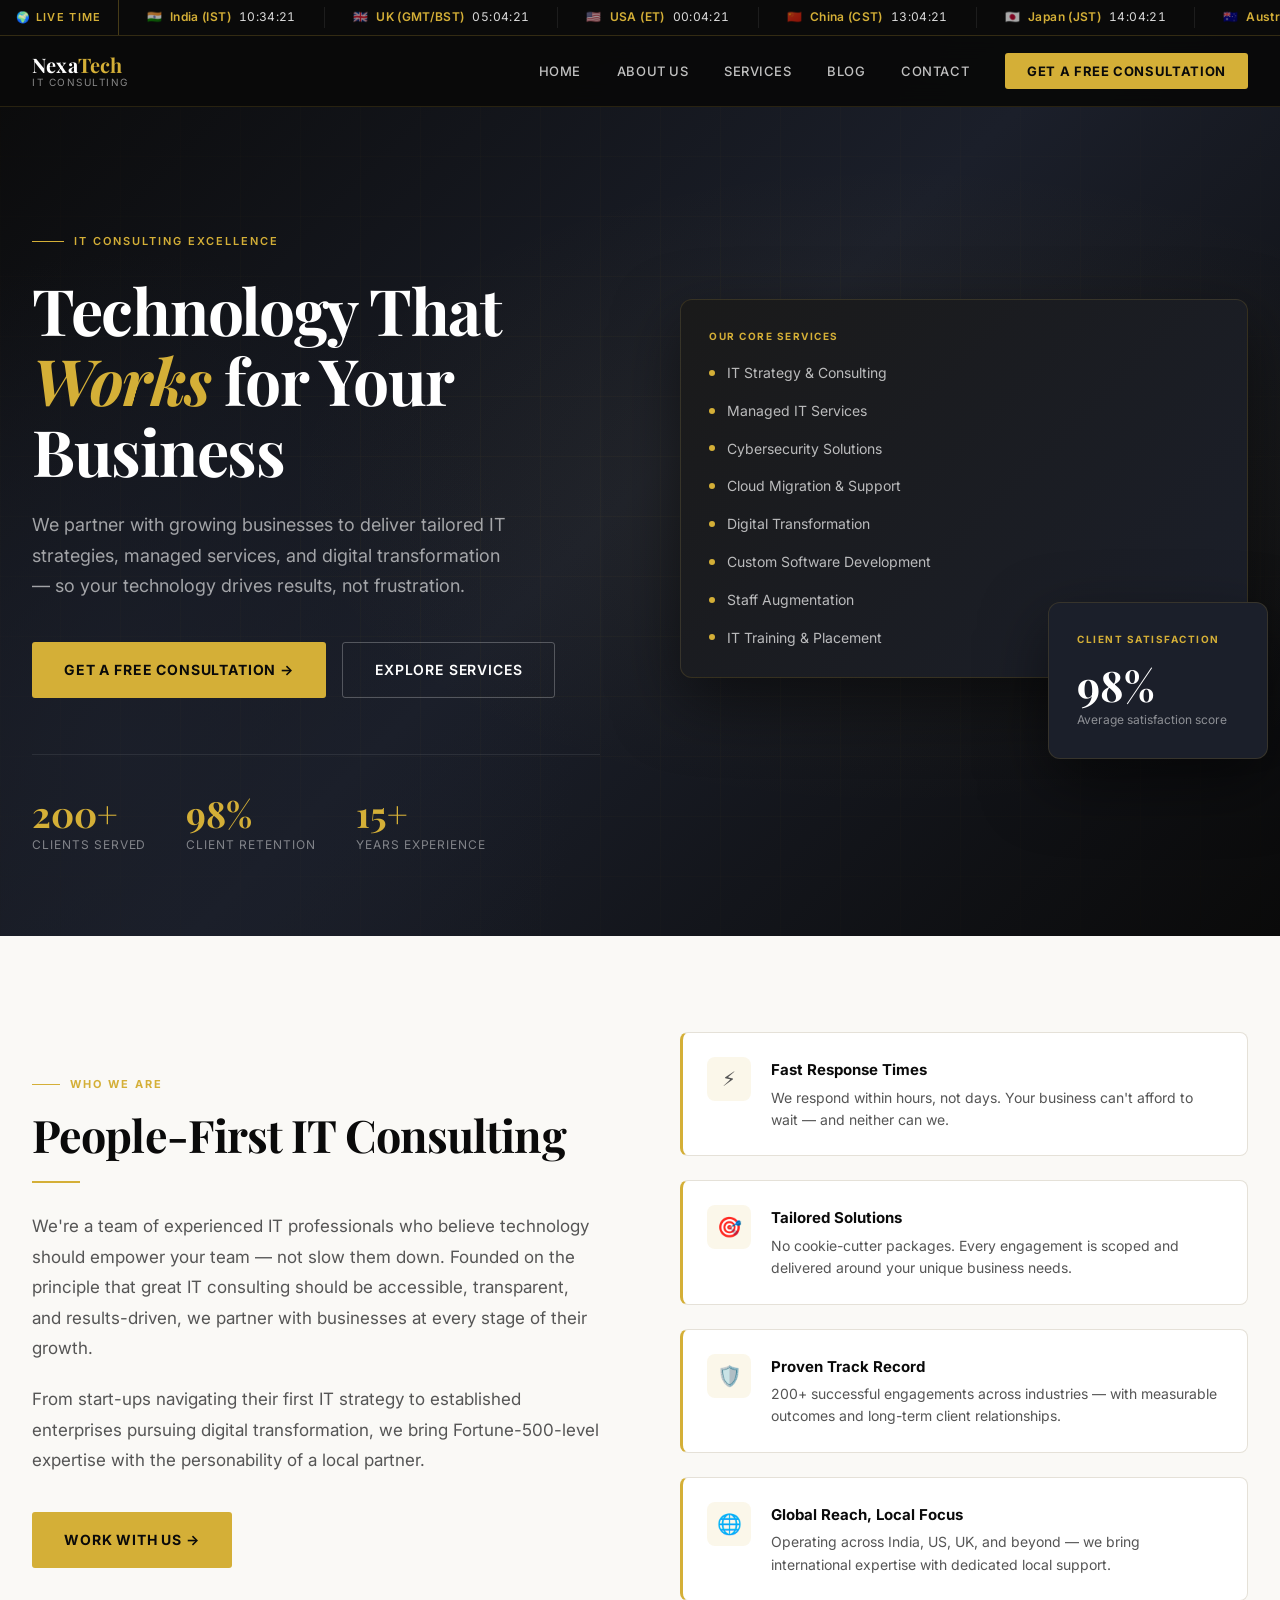
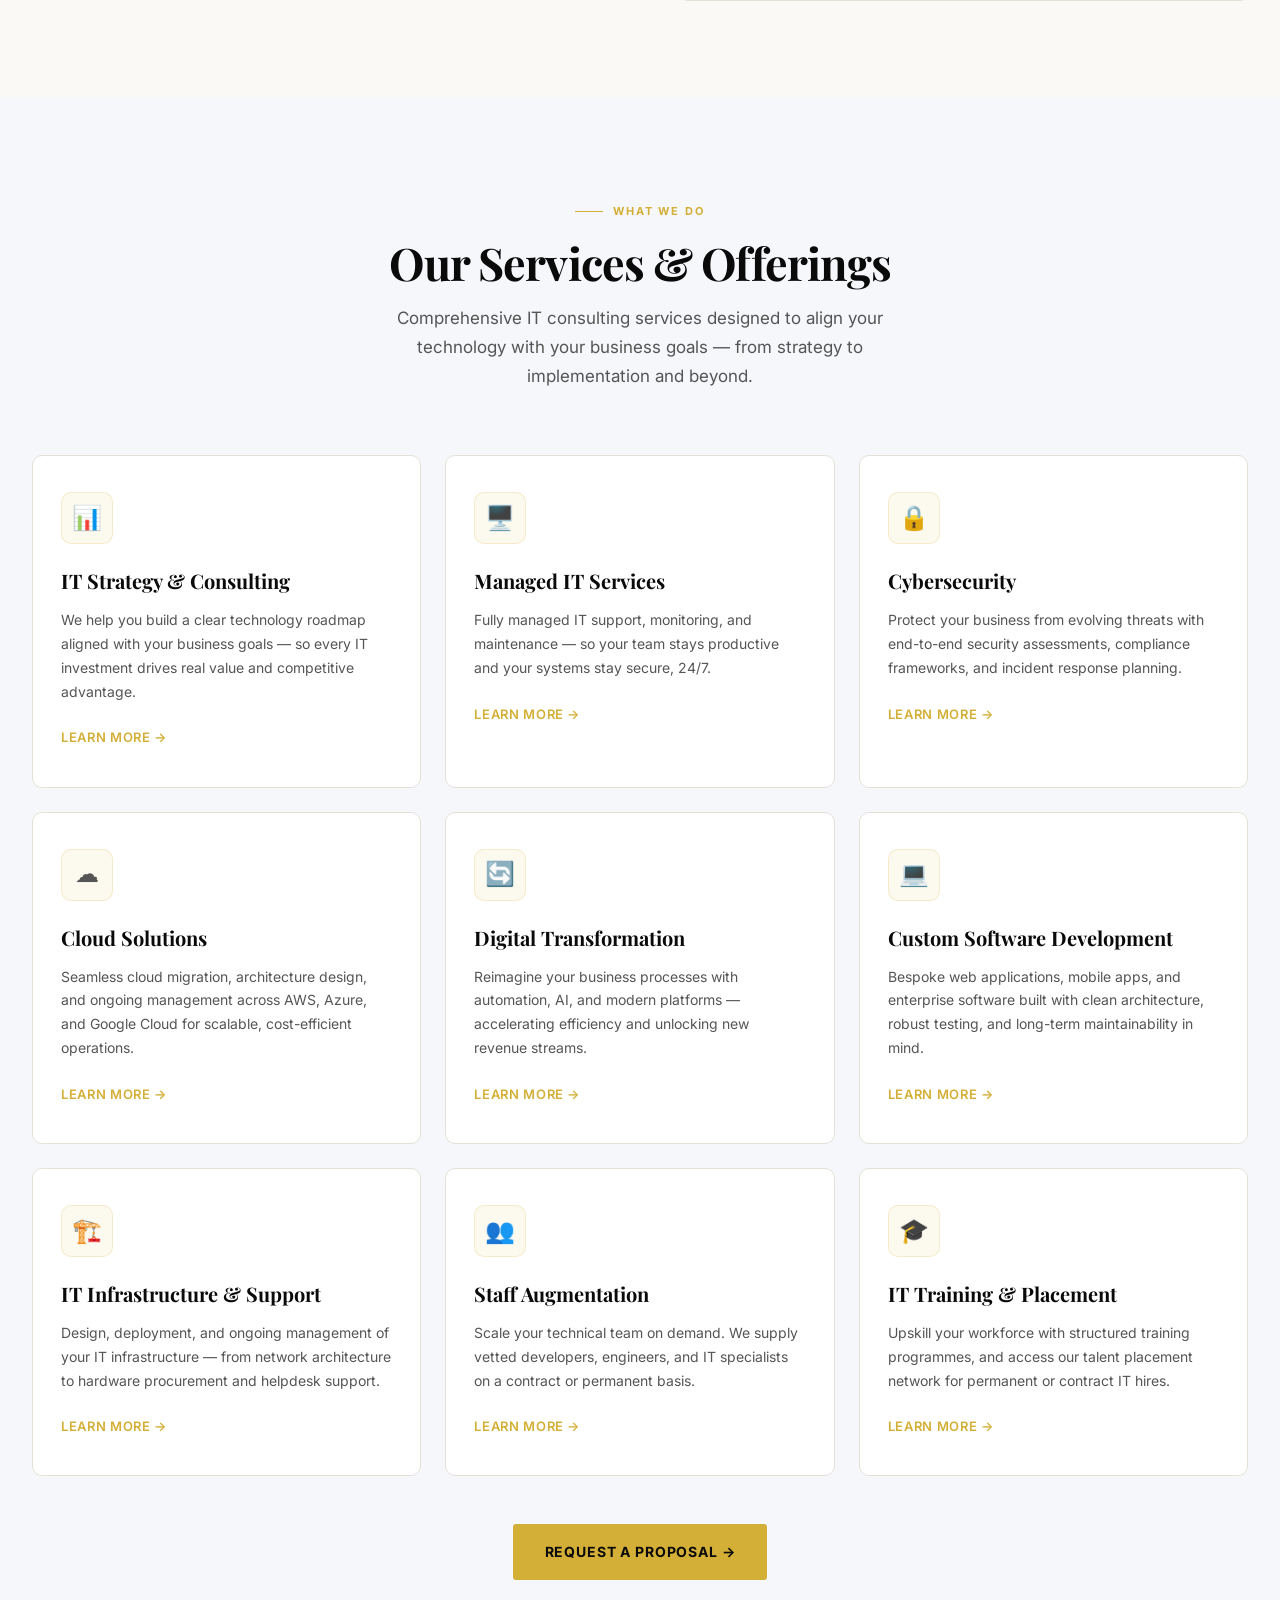
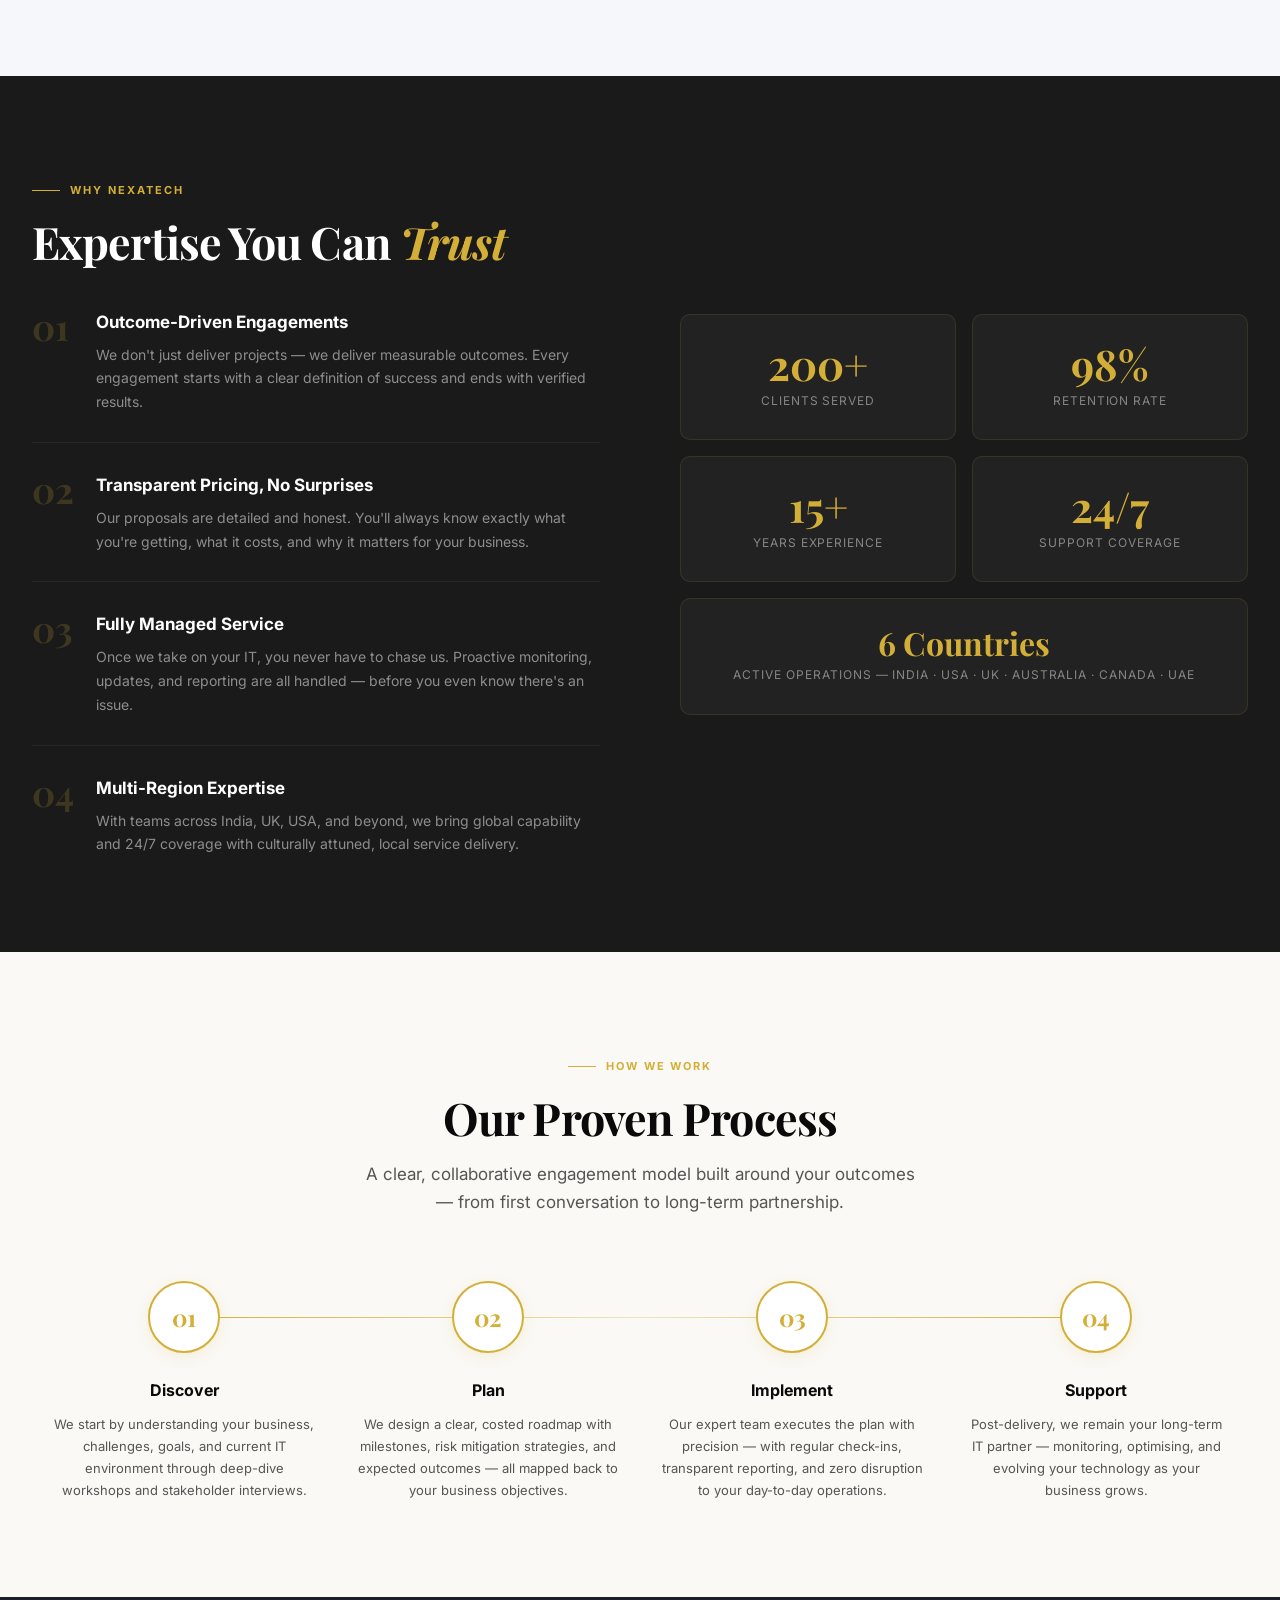
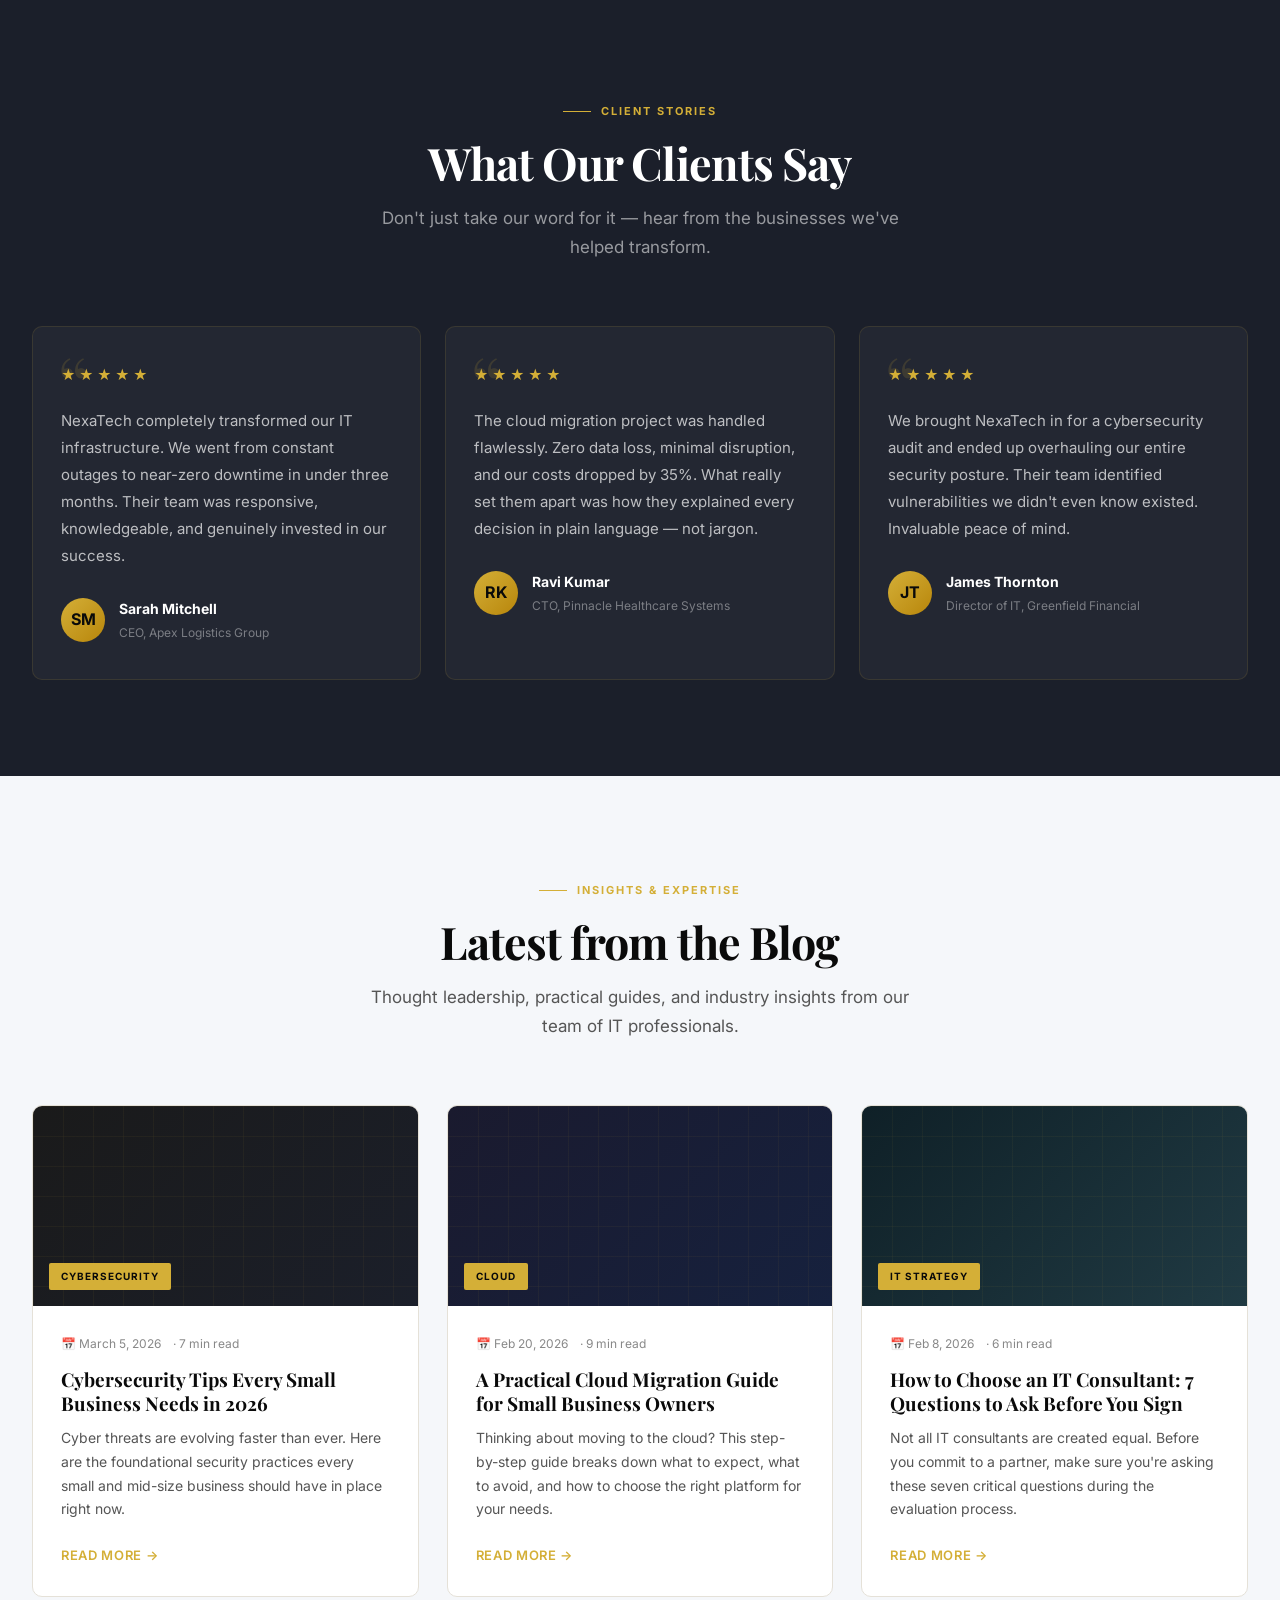
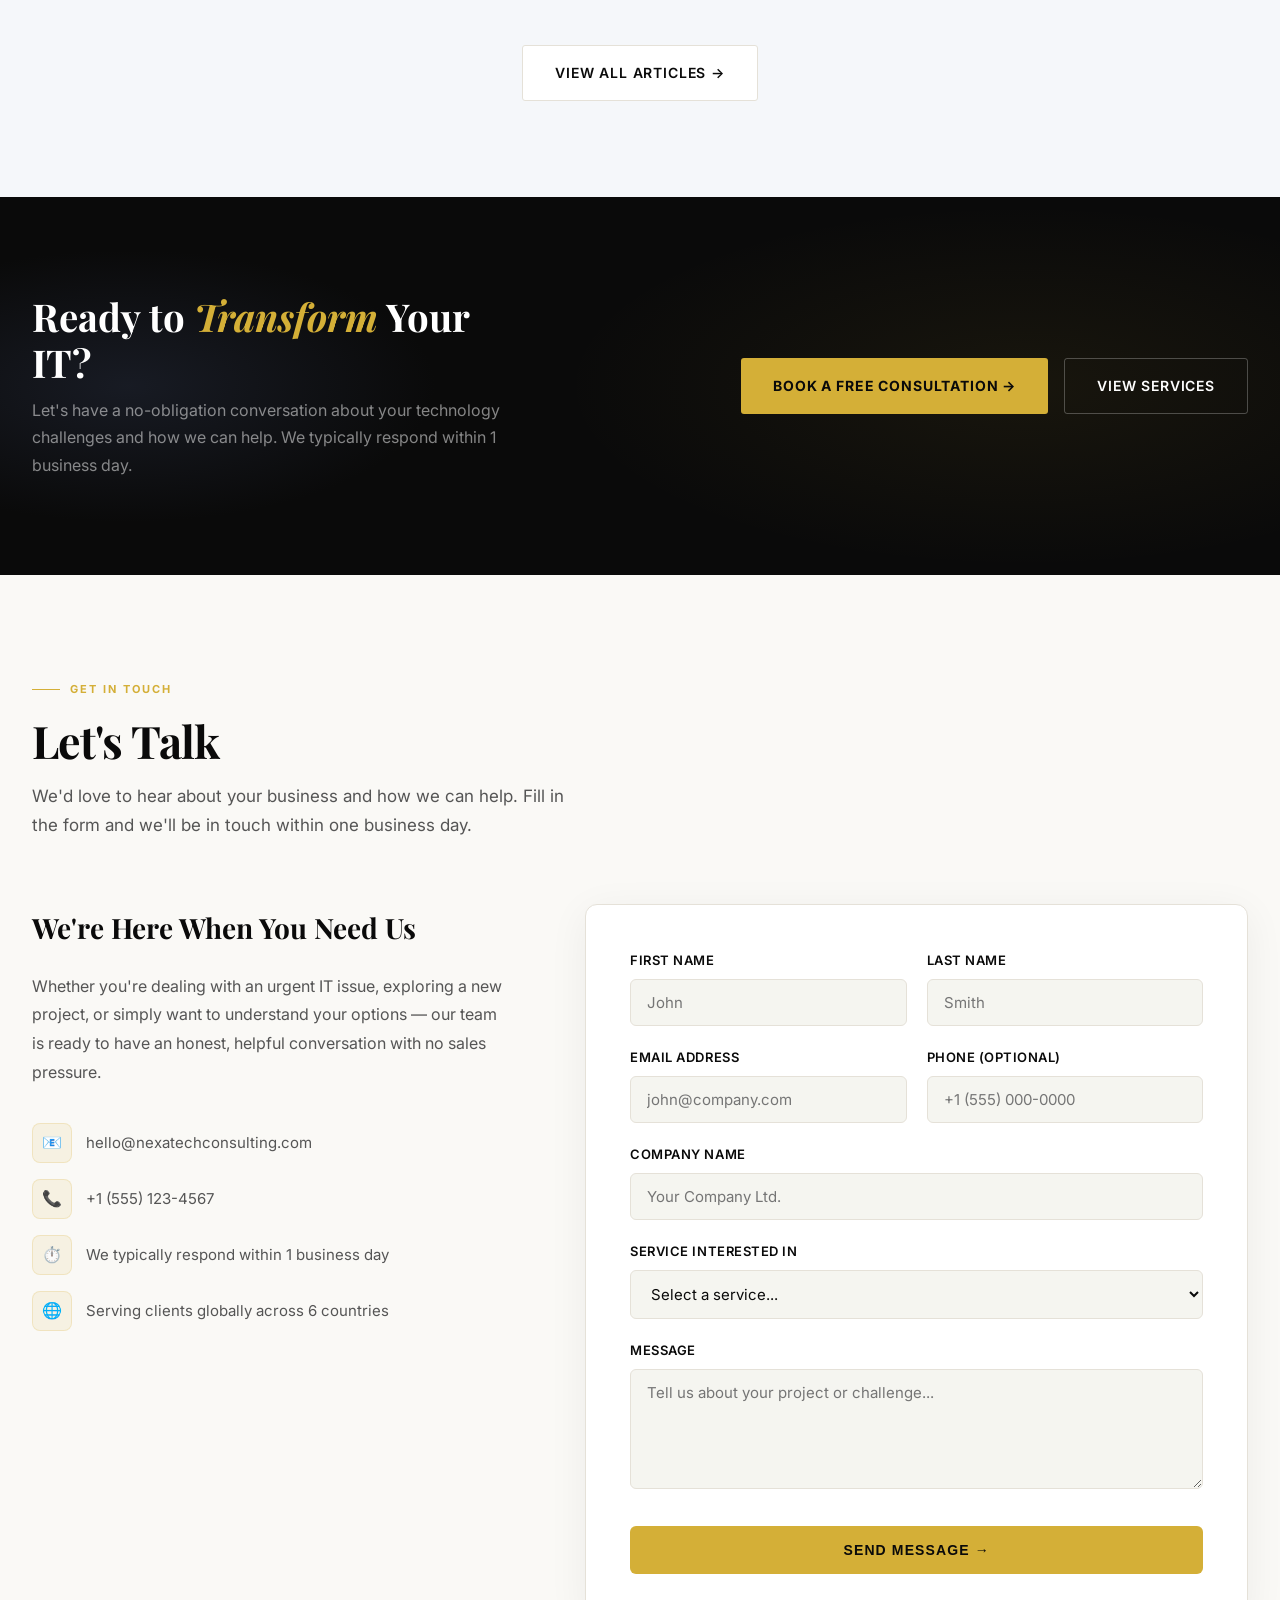
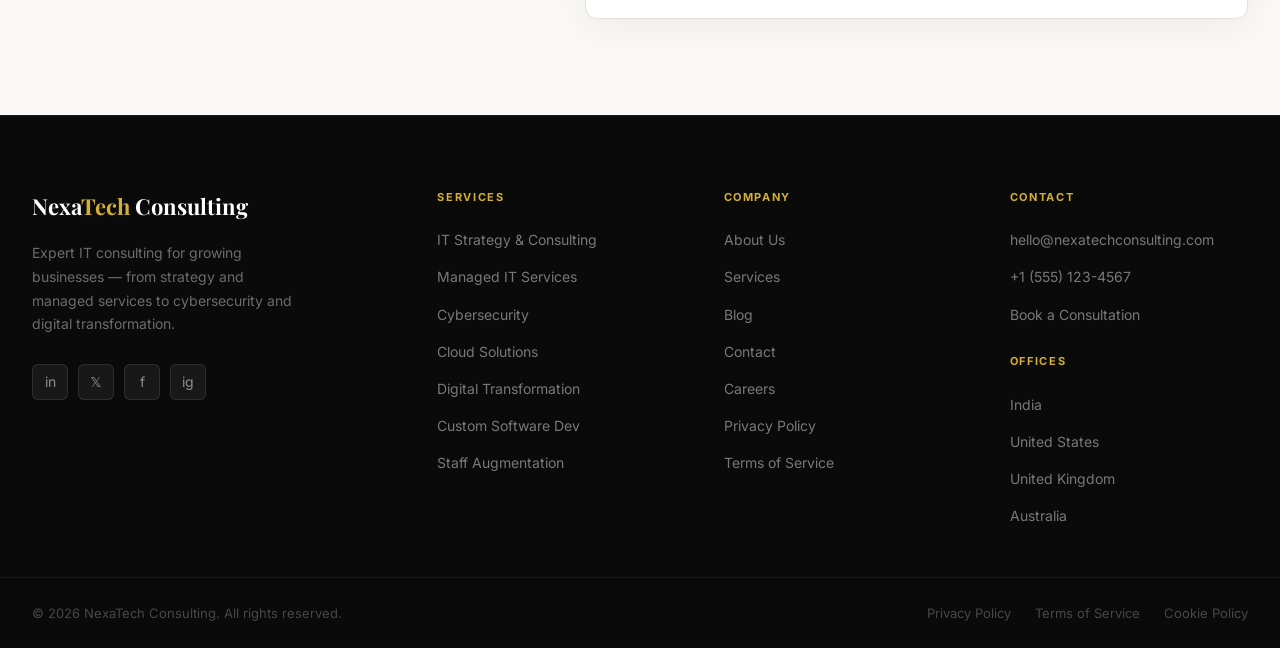
==== index.html @ 50c74b21 "Add files via upload" ====
<!DOCTYPE html>
<html lang="en">
<head>
  <meta charset="UTF-8" />
  <meta name="viewport" content="width=device-width, initial-scale=1.0" />
  <title>NexaTech Consulting | IT Strategy, Managed IT & Cybersecurity</title>
  <meta name="description" content="Expert IT consulting for growing businesses. IT strategy, managed IT services, cybersecurity, cloud solutions, and digital transformation." />
  <link rel="preconnect" href="https://fonts.googleapis.com" />
  <link rel="preconnect" href="https://fonts.gstatic.com" crossorigin />
  <link href="https://fonts.googleapis.com/css2?family=Playfair+Display:wght@400;700&family=Inter:wght@300;400;500;600;700&display=swap" rel="stylesheet" />
  <style>
    /* ===== CSS VARIABLES ===== */
    :root {
      --gold: #D4AF37;
      --gold-hover: #B8860B;
      --black: #0A0A0A;
      --dark: #1A1A1A;
      --navy: #1B1F2A;
      --cream: #FAF9F6;
      --light-gray: #F5F7FA;
      --parchment: #F5F5F0;
      --beige-border: #E5E1D8;
      --mid-gray: #555555;
      --light-gray-text: #888888;
      --white: #ffffff;
      --font-display: 'Playfair Display', Georgia, serif;
      --font-body: 'Inter', system-ui, sans-serif;
    }

    /* ===== RESET & BASE ===== */
    *, *::before, *::after { box-sizing: border-box; margin: 0; padding: 0; }
    html { scroll-behavior: smooth; }
    body {
      font-family: var(--font-body);
      font-size: 16px;
      line-height: 1.7;
      color: var(--mid-gray);
      background: var(--cream);
      overflow-x: hidden;
    }
    img { max-width: 100%; display: block; }
    a { text-decoration: none; color: inherit; }

    /* ===== TICKER BAR ===== */
    .ticker-bar {
      background: var(--black);
      border-bottom: 1px solid rgba(212,175,55,0.2);
      height: 36px;
      overflow: hidden;
      position: relative;
    }
    .ticker-wrapper {
      display: flex;
      align-items: center;
      height: 100%;
      overflow: hidden;
    }
    .ticker-label {
      color: var(--gold);
      font-size: 11px;
      font-weight: 600;
      letter-spacing: 0.12em;
      text-transform: uppercase;
      white-space: nowrap;
      padding: 0 16px;
      border-right: 1px solid rgba(212,175,55,0.3);
      height: 100%;
      display: flex;
      align-items: center;
      flex-shrink: 0;
      background: var(--black);
      z-index: 2;
    }
    .ticker-track {
      display: flex;
      animation: ticker 28s linear infinite;
      white-space: nowrap;
    }
    .ticker-item {
      display: inline-flex;
      align-items: center;
      gap: 8px;
      padding: 0 28px;
      font-size: 12px;
      color: rgba(255,255,255,0.65);
      font-weight: 400;
      letter-spacing: 0.03em;
      border-right: 1px solid rgba(255,255,255,0.08);
    }
    .ticker-item .city { color: var(--gold); font-weight: 600; }
    .ticker-item .time { color: rgba(255,255,255,0.85); font-variant-numeric: tabular-nums; }
    @keyframes ticker {
      0% { transform: translateX(0); }
      100% { transform: translateX(-50%); }
    }

    /* ===== NAVIGATION ===== */
    .nav {
      position: fixed;
      top: 36px;
      left: 0; right: 0;
      z-index: 1000;
      background: rgba(10,10,10,0.97);
      backdrop-filter: blur(12px);
      border-bottom: 1px solid rgba(212,175,55,0.15);
      transition: top 0.3s ease, box-shadow 0.3s ease;
    }
    .nav.scrolled { top: 0; box-shadow: 0 4px 32px rgba(0,0,0,0.4); }
    .nav-inner {
      max-width: 1280px;
      margin: 0 auto;
      padding: 0 32px;
      height: 70px;
      display: flex;
      align-items: center;
      justify-content: space-between;
    }
    .nav-logo {
      display: flex;
      flex-direction: column;
      line-height: 1;
    }
    .nav-logo-name {
      font-family: var(--font-display);
      font-size: 20px;
      font-weight: 700;
      color: var(--white);
      letter-spacing: 0.01em;
    }
    .nav-logo-name span { color: var(--gold); }
    .nav-logo-tagline {
      font-size: 10px;
      color: var(--light-gray-text);
      letter-spacing: 0.15em;
      text-transform: uppercase;
      margin-top: 2px;
    }
    .nav-links {
      display: flex;
      align-items: center;
      gap: 36px;
      list-style: none;
    }
    .nav-links a {
      font-size: 13px;
      font-weight: 500;
      color: rgba(255,255,255,0.75);
      letter-spacing: 0.04em;
      text-transform: uppercase;
      transition: color 0.2s;
      position: relative;
    }
    .nav-links a::after {
      content: '';
      position: absolute;
      bottom: -4px; left: 0; right: 0;
      height: 1px;
      background: var(--gold);
      transform: scaleX(0);
      transition: transform 0.2s;
    }
    .nav-links a:hover { color: var(--white); }
    .nav-links a:hover::after { transform: scaleX(1); }
    .nav-cta {
      background: var(--gold);
      color: var(--black) !important;
      font-weight: 700 !important;
      padding: 10px 22px;
      border-radius: 3px;
      letter-spacing: 0.05em !important;
      transition: background 0.2s, transform 0.15s !important;
    }
    .nav-cta:hover { background: var(--gold-hover) !important; transform: translateY(-1px); }
    .nav-cta::after { display: none !important; }
    .hamburger {
      display: none;
      flex-direction: column;
      gap: 5px;
      cursor: pointer;
      padding: 4px;
    }
    .hamburger span {
      width: 24px;
      height: 2px;
      background: var(--white);
      border-radius: 2px;
      transition: all 0.3s;
    }
    .mobile-menu {
      display: none;
      position: fixed;
      top: 0; left: 0; right: 0; bottom: 0;
      background: var(--black);
      z-index: 999;
      flex-direction: column;
      align-items: center;
      justify-content: center;
      gap: 32px;
    }
    .mobile-menu.open { display: flex; }
    .mobile-menu a {
      font-family: var(--font-display);
      font-size: 28px;
      color: var(--white);
      font-weight: 400;
      transition: color 0.2s;
    }
    .mobile-menu a:hover { color: var(--gold); }
    .mobile-close {
      position: absolute;
      top: 24px; right: 32px;
      font-size: 32px;
      color: var(--white);
      cursor: pointer;
      background: none;
      border: none;
      line-height: 1;
    }

    /* ===== HERO SECTION ===== */
    .hero {
      min-height: 100vh;
      background: var(--black);
      display: flex;
      align-items: center;
      position: relative;
      overflow: hidden;
      padding-top: 106px;
    }
    .hero-bg {
      position: absolute;
      inset: 0;
      background:
        radial-gradient(ellipse 80% 60% at 70% 50%, rgba(212,175,55,0.06) 0%, transparent 60%),
        radial-gradient(ellipse 50% 80% at 10% 80%, rgba(27,31,42,0.9) 0%, transparent 70%),
        linear-gradient(135deg, #0A0A0A 0%, #1B1F2A 50%, #0A0A0A 100%);
    }
    .hero-grid-overlay {
      position: absolute;
      inset: 0;
      background-image:
        linear-gradient(rgba(212,175,55,0.04) 1px, transparent 1px),
        linear-gradient(90deg, rgba(212,175,55,0.04) 1px, transparent 1px);
      background-size: 60px 60px;
      mask-image: radial-gradient(ellipse 80% 80% at 50% 50%, black, transparent);
    }
    .hero-inner {
      max-width: 1280px;
      margin: 0 auto;
      padding: 80px 32px;
      position: relative;
      z-index: 2;
      display: grid;
      grid-template-columns: 1fr 1fr;
      gap: 80px;
      align-items: center;
    }
    .hero-eyebrow {
      display: inline-flex;
      align-items: center;
      gap: 10px;
      font-size: 11px;
      font-weight: 600;
      letter-spacing: 0.18em;
      text-transform: uppercase;
      color: var(--gold);
      margin-bottom: 24px;
    }
    .hero-eyebrow::before {
      content: '';
      width: 32px;
      height: 1px;
      background: var(--gold);
    }
    .hero h1 {
      font-family: var(--font-display);
      font-size: clamp(40px, 5vw, 68px);
      font-weight: 700;
      color: var(--white);
      line-height: 1.1;
      letter-spacing: -0.02em;
      margin-bottom: 24px;
    }
    .hero h1 em {
      font-style: italic;
      color: var(--gold);
    }
    .hero-sub {
      font-size: 18px;
      color: rgba(255,255,255,0.6);
      line-height: 1.7;
      margin-bottom: 40px;
      max-width: 480px;
    }
    .hero-actions {
      display: flex;
      gap: 16px;
      flex-wrap: wrap;
    }
    .btn-primary {
      display: inline-flex;
      align-items: center;
      gap: 8px;
      background: var(--gold);
      color: var(--black);
      font-size: 14px;
      font-weight: 700;
      letter-spacing: 0.06em;
      text-transform: uppercase;
      padding: 16px 32px;
      border-radius: 3px;
      border: none;
      cursor: pointer;
      transition: background 0.2s, transform 0.15s, box-shadow 0.2s;
    }
    .btn-primary:hover {
      background: var(--gold-hover);
      transform: translateY(-2px);
      box-shadow: 0 8px 24px rgba(212,175,55,0.25);
    }
    .btn-secondary {
      display: inline-flex;
      align-items: center;
      gap: 8px;
      background: transparent;
      color: var(--white);
      font-size: 14px;
      font-weight: 600;
      letter-spacing: 0.06em;
      text-transform: uppercase;
      padding: 15px 32px;
      border-radius: 3px;
      border: 1px solid rgba(255,255,255,0.25);
      cursor: pointer;
      transition: border-color 0.2s, background 0.2s;
    }
    .btn-secondary:hover {
      border-color: var(--gold);
      background: rgba(212,175,55,0.08);
    }
    .hero-stats {
      display: flex;
      gap: 40px;
      margin-top: 56px;
      padding-top: 40px;
      border-top: 1px solid rgba(255,255,255,0.08);
    }
    .hero-stat-num {
      font-family: var(--font-display);
      font-size: 36px;
      font-weight: 700;
      color: var(--gold);
      line-height: 1;
    }
    .hero-stat-label {
      font-size: 12px;
      color: rgba(255,255,255,0.45);
      letter-spacing: 0.08em;
      text-transform: uppercase;
      margin-top: 4px;
    }
    .hero-visual {
      position: relative;
    }
    .hero-card-stack {
      position: relative;
      height: 480px;
    }
    .hero-card {
      position: absolute;
      background: var(--dark);
      border: 1px solid rgba(212,175,55,0.15);
      border-radius: 12px;
      padding: 28px;
      box-shadow: 0 24px 64px rgba(0,0,0,0.5);
    }
    .hero-card-main {
      width: 100%;
      top: 0; left: 0;
      z-index: 3;
      background: linear-gradient(135deg, #1A1A1A, #1B1F2A);
    }
    .hero-card-float {
      width: 220px;
      bottom: 20px;
      right: -20px;
      z-index: 4;
      background: var(--navy);
      animation: float 4s ease-in-out infinite;
    }
    @keyframes float {
      0%, 100% { transform: translateY(0); }
      50% { transform: translateY(-10px); }
    }
    .service-list {
      list-style: none;
      display: flex;
      flex-direction: column;
      gap: 14px;
    }
    .service-list li {
      display: flex;
      align-items: center;
      gap: 12px;
      font-size: 14px;
      color: rgba(255,255,255,0.7);
    }
    .service-list li::before {
      content: '';
      width: 6px; height: 6px;
      background: var(--gold);
      border-radius: 50%;
      flex-shrink: 0;
    }
    .hero-card-label {
      font-size: 10px;
      font-weight: 700;
      letter-spacing: 0.15em;
      text-transform: uppercase;
      color: var(--gold);
      margin-bottom: 16px;
    }
    .metric-big {
      font-family: var(--font-display);
      font-size: 42px;
      font-weight: 700;
      color: var(--white);
      line-height: 1;
    }
    .metric-label {
      font-size: 12px;
      color: rgba(255,255,255,0.5);
      margin-top: 4px;
    }

    /* ===== SECTION COMMONS ===== */
    .section { padding: 96px 32px; }
    .section-inner { max-width: 1280px; margin: 0 auto; }
    .section-eyebrow {
      display: inline-flex;
      align-items: center;
      gap: 10px;
      font-size: 11px;
      font-weight: 700;
      letter-spacing: 0.18em;
      text-transform: uppercase;
      color: var(--gold);
      margin-bottom: 16px;
    }
    .section-eyebrow::before {
      content: '';
      width: 28px; height: 1px;
      background: var(--gold);
    }
    .section-title {
      font-family: var(--font-display);
      font-size: clamp(30px, 3.5vw, 48px);
      font-weight: 700;
      color: var(--black);
      line-height: 1.15;
      letter-spacing: -0.02em;
    }
    .section-title--white { color: var(--white); }
    .section-subtitle {
      font-size: 17px;
      color: var(--mid-gray);
      line-height: 1.7;
      max-width: 560px;
      margin-top: 16px;
    }
    .section-subtitle--light { color: rgba(255,255,255,0.55); }
    .section-header { margin-bottom: 64px; }
    .section-header--center { text-align: center; }
    .section-header--center .section-eyebrow { justify-content: center; }
    .section-header--center .section-subtitle { margin: 16px auto 0; }

    /* ===== INTRO SECTION ===== */
    .intro { background: var(--cream); }
    .intro-grid {
      display: grid;
      grid-template-columns: 1fr 1fr;
      gap: 80px;
      align-items: center;
    }
    .intro-text p {
      font-size: 17px;
      line-height: 1.8;
      color: var(--mid-gray);
      margin-bottom: 20px;
    }
    .intro-text p:last-child { margin-bottom: 0; }
    .intro-features {
      display: flex;
      flex-direction: column;
      gap: 24px;
    }
    .intro-feature {
      display: flex;
      gap: 20px;
      padding: 24px;
      background: var(--white);
      border: 1px solid var(--beige-border);
      border-radius: 8px;
      border-left: 3px solid var(--gold);
      transition: box-shadow 0.2s, transform 0.2s;
    }
    .intro-feature:hover {
      box-shadow: 0 8px 32px rgba(0,0,0,0.08);
      transform: translateX(4px);
    }
    .intro-feature-icon {
      width: 44px; height: 44px;
      background: rgba(212,175,55,0.1);
      border-radius: 8px;
      display: flex;
      align-items: center;
      justify-content: center;
      flex-shrink: 0;
      font-size: 20px;
    }
    .intro-feature-text h4 {
      font-size: 15px;
      font-weight: 700;
      color: var(--black);
      margin-bottom: 4px;
    }
    .intro-feature-text p {
      font-size: 14px;
      color: var(--mid-gray);
      line-height: 1.6;
    }

    /* ===== SERVICES SECTION ===== */
    .services { background: var(--light-gray); }
    .services-grid {
      display: grid;
      grid-template-columns: repeat(3, 1fr);
      gap: 24px;
    }
    .service-card {
      background: var(--white);
      border: 1px solid var(--beige-border);
      border-radius: 10px;
      padding: 36px 28px;
      position: relative;
      overflow: hidden;
      transition: box-shadow 0.25s, transform 0.25s, border-color 0.25s;
      cursor: pointer;
    }
    .service-card::before {
      content: '';
      position: absolute;
      top: 0; left: 0; right: 0;
      height: 3px;
      background: var(--gold);
      transform: scaleX(0);
      transform-origin: left;
      transition: transform 0.3s;
    }
    .service-card:hover {
      box-shadow: 0 16px 48px rgba(0,0,0,0.1);
      transform: translateY(-4px);
      border-color: transparent;
    }
    .service-card:hover::before { transform: scaleX(1); }
    .service-card-icon {
      width: 52px; height: 52px;
      background: rgba(212,175,55,0.08);
      border: 1px solid rgba(212,175,55,0.2);
      border-radius: 10px;
      display: flex;
      align-items: center;
      justify-content: center;
      font-size: 24px;
      margin-bottom: 20px;
    }
    .service-card h3 {
      font-family: var(--font-display);
      font-size: 20px;
      font-weight: 700;
      color: var(--black);
      margin-bottom: 10px;
    }
    .service-card p {
      font-size: 14px;
      color: var(--mid-gray);
      line-height: 1.7;
      margin-bottom: 20px;
    }
    .service-card-link {
      font-size: 13px;
      font-weight: 600;
      color: var(--gold);
      letter-spacing: 0.05em;
      text-transform: uppercase;
      display: inline-flex;
      align-items: center;
      gap: 6px;
      transition: gap 0.2s, color 0.2s;
    }
    .service-card:hover .service-card-link { gap: 10px; color: var(--gold-hover); }

    /* ===== WHY CHOOSE US ===== */
    .why { background: var(--dark); }
    .why-grid {
      display: grid;
      grid-template-columns: 1fr 1fr;
      gap: 80px;
      align-items: center;
    }
    .why-content { color: var(--white); }
    .why-list {
      list-style: none;
      display: flex;
      flex-direction: column;
      gap: 28px;
      margin-top: 40px;
    }
    .why-item {
      display: flex;
      gap: 20px;
      padding-bottom: 28px;
      border-bottom: 1px solid rgba(255,255,255,0.06);
    }
    .why-item:last-child { border-bottom: none; padding-bottom: 0; }
    .why-num {
      font-family: var(--font-display);
      font-size: 36px;
      font-weight: 700;
      color: rgba(212,175,55,0.2);
      line-height: 1;
      flex-shrink: 0;
      width: 44px;
    }
    .why-item-text h4 {
      font-size: 17px;
      font-weight: 700;
      color: var(--white);
      margin-bottom: 6px;
    }
    .why-item-text p {
      font-size: 14px;
      color: rgba(255,255,255,0.5);
      line-height: 1.7;
    }
    .why-cards {
      display: grid;
      grid-template-columns: 1fr 1fr;
      gap: 16px;
    }
    .why-card {
      background: rgba(255,255,255,0.04);
      border: 1px solid rgba(212,175,55,0.12);
      border-radius: 10px;
      padding: 28px 22px;
      text-align: center;
    }
    .why-card-num {
      font-family: var(--font-display);
      font-size: 42px;
      font-weight: 700;
      color: var(--gold);
      line-height: 1;
    }
    .why-card-label {
      font-size: 12px;
      color: rgba(255,255,255,0.45);
      letter-spacing: 0.08em;
      text-transform: uppercase;
      margin-top: 6px;
    }

    /* ===== PROCESS SECTION ===== */
    .process { background: var(--cream); }
    .process-steps {
      display: grid;
      grid-template-columns: repeat(4, 1fr);
      gap: 0;
      position: relative;
    }
    .process-steps::before {
      content: '';
      position: absolute;
      top: 36px;
      left: 12.5%;
      right: 12.5%;
      height: 1px;
      background: linear-gradient(90deg, var(--gold), rgba(212,175,55,0.3), var(--gold));
    }
    .process-step {
      padding: 0 20px;
      text-align: center;
      position: relative;
    }
    .process-step-num {
      width: 72px; height: 72px;
      background: var(--white);
      border: 2px solid var(--gold);
      border-radius: 50%;
      display: flex;
      align-items: center;
      justify-content: center;
      font-family: var(--font-display);
      font-size: 24px;
      font-weight: 700;
      color: var(--gold);
      margin: 0 auto 24px;
      position: relative;
      z-index: 2;
      box-shadow: 0 4px 16px rgba(212,175,55,0.15);
    }
    .process-step h4 {
      font-size: 16px;
      font-weight: 700;
      color: var(--black);
      margin-bottom: 8px;
    }
    .process-step p {
      font-size: 13px;
      color: var(--mid-gray);
      line-height: 1.7;
    }

    /* ===== TESTIMONIALS ===== */
    .testimonials { background: var(--navy); }
    .testimonials-grid {
      display: grid;
      grid-template-columns: repeat(3, 1fr);
      gap: 24px;
    }
    .testimonial-card {
      background: rgba(255,255,255,0.04);
      border: 1px solid rgba(212,175,55,0.12);
      border-radius: 10px;
      padding: 36px 28px;
      position: relative;
    }
    .testimonial-card::before {
      content: '\201C';
      font-family: var(--font-display);
      font-size: 80px;
      color: rgba(212,175,55,0.15);
      position: absolute;
      top: 16px; left: 24px;
      line-height: 1;
    }
    .testimonial-text {
      font-size: 15px;
      color: rgba(255,255,255,0.7);
      line-height: 1.8;
      margin-bottom: 28px;
      position: relative;
      z-index: 1;
    }
    .testimonial-author {
      display: flex;
      align-items: center;
      gap: 14px;
    }
    .testimonial-avatar {
      width: 44px; height: 44px;
      border-radius: 50%;
      background: linear-gradient(135deg, var(--gold), var(--gold-hover));
      display: flex;
      align-items: center;
      justify-content: center;
      font-weight: 700;
      font-size: 16px;
      color: var(--black);
      flex-shrink: 0;
    }
    .testimonial-name {
      font-size: 14px;
      font-weight: 700;
      color: var(--white);
    }
    .testimonial-role {
      font-size: 12px;
      color: rgba(255,255,255,0.4);
      margin-top: 2px;
    }
    .testimonial-stars {
      display: flex;
      gap: 3px;
      margin-bottom: 20px;
    }
    .star { color: var(--gold); font-size: 14px; }

    /* ===== BLOG SECTION ===== */
    .blog { background: var(--light-gray); }
    .blog-grid {
      display: grid;
      grid-template-columns: repeat(3, 1fr);
      gap: 28px;
    }
    .blog-card {
      background: var(--white);
      border: 1px solid var(--beige-border);
      border-radius: 10px;
      overflow: hidden;
      transition: box-shadow 0.25s, transform 0.25s;
    }
    .blog-card:hover {
      box-shadow: 0 16px 48px rgba(0,0,0,0.1);
      transform: translateY(-4px);
    }
    .blog-thumb {
      height: 200px;
      background: linear-gradient(135deg, var(--dark), var(--navy));
      position: relative;
      overflow: hidden;
    }
    .blog-thumb-label {
      position: absolute;
      bottom: 16px; left: 16px;
      background: var(--gold);
      color: var(--black);
      font-size: 10px;
      font-weight: 700;
      letter-spacing: 0.1em;
      text-transform: uppercase;
      padding: 5px 12px;
      border-radius: 2px;
    }
    .blog-thumb-pattern {
      position: absolute;
      inset: 0;
      background-image:
        linear-gradient(rgba(212,175,55,0.05) 1px, transparent 1px),
        linear-gradient(90deg, rgba(212,175,55,0.05) 1px, transparent 1px);
      background-size: 30px 30px;
    }
    .blog-body { padding: 28px; }
    .blog-meta {
      display: flex;
      align-items: center;
      gap: 12px;
      font-size: 12px;
      color: var(--light-gray-text);
      margin-bottom: 12px;
    }
    .blog-meta span { display: flex; align-items: center; gap: 4px; }
    .blog-card h3 {
      font-family: var(--font-display);
      font-size: 19px;
      font-weight: 700;
      color: var(--black);
      line-height: 1.3;
      margin-bottom: 10px;
    }
    .blog-card p {
      font-size: 14px;
      color: var(--mid-gray);
      line-height: 1.7;
      margin-bottom: 20px;
    }
    .blog-read-more {
      font-size: 13px;
      font-weight: 600;
      color: var(--gold);
      letter-spacing: 0.05em;
      text-transform: uppercase;
      display: inline-flex;
      align-items: center;
      gap: 6px;
      transition: gap 0.2s;
    }
    .blog-card:hover .blog-read-more { gap: 10px; }

    /* ===== CTA BANNER ===== */
    .cta-banner {
      background: var(--black);
      position: relative;
      overflow: hidden;
    }
    .cta-banner-bg {
      position: absolute;
      inset: 0;
      background:
        radial-gradient(ellipse 60% 80% at 80% 50%, rgba(212,175,55,0.07) 0%, transparent 60%),
        radial-gradient(ellipse 40% 60% at 10% 50%, rgba(27,31,42,0.8) 0%, transparent 60%);
    }
    .cta-banner-inner {
      max-width: 1280px;
      margin: 0 auto;
      padding: 96px 32px;
      position: relative;
      z-index: 2;
      display: flex;
      align-items: center;
      justify-content: space-between;
      gap: 48px;
    }
    .cta-banner h2 {
      font-family: var(--font-display);
      font-size: clamp(28px, 3vw, 44px);
      font-weight: 700;
      color: var(--white);
      line-height: 1.2;
      max-width: 500px;
    }
    .cta-banner h2 em {
      font-style: italic;
      color: var(--gold);
    }
    .cta-banner-sub {
      font-size: 16px;
      color: rgba(255,255,255,0.5);
      margin-top: 12px;
      max-width: 500px;
    }
    .cta-banner-actions { display: flex; gap: 16px; flex-shrink: 0; }

    /* ===== CONTACT SECTION ===== */
    .contact { background: var(--cream); }
    .contact-grid {
      display: grid;
      grid-template-columns: 1fr 1.4fr;
      gap: 80px;
    }
    .contact-info h3 {
      font-family: var(--font-display);
      font-size: 28px;
      font-weight: 700;
      color: var(--black);
      margin-bottom: 20px;
    }
    .contact-info p {
      font-size: 16px;
      color: var(--mid-gray);
      line-height: 1.8;
      margin-bottom: 36px;
    }
    .contact-details {
      display: flex;
      flex-direction: column;
      gap: 16px;
    }
    .contact-detail {
      display: flex;
      align-items: center;
      gap: 14px;
      font-size: 15px;
      color: var(--mid-gray);
    }
    .contact-detail-icon {
      width: 40px; height: 40px;
      background: rgba(212,175,55,0.1);
      border: 1px solid rgba(212,175,55,0.2);
      border-radius: 8px;
      display: flex;
      align-items: center;
      justify-content: center;
      font-size: 16px;
      flex-shrink: 0;
    }
    .contact-form-wrapper {
      background: var(--white);
      border: 1px solid var(--beige-border);
      border-radius: 12px;
      padding: 44px;
      box-shadow: 0 8px 40px rgba(0,0,0,0.06);
    }
    .form-row { display: grid; grid-template-columns: 1fr 1fr; gap: 20px; }
    .form-group { margin-bottom: 20px; }
    .form-group label {
      display: block;
      font-size: 13px;
      font-weight: 600;
      color: var(--black);
      letter-spacing: 0.04em;
      text-transform: uppercase;
      margin-bottom: 8px;
    }
    .form-group input,
    .form-group select,
    .form-group textarea {
      width: 100%;
      padding: 13px 16px;
      background: var(--parchment);
      border: 1px solid var(--beige-border);
      border-radius: 6px;
      font-family: var(--font-body);
      font-size: 15px;
      color: var(--black);
      transition: border-color 0.2s, box-shadow 0.2s;
      outline: none;
    }
    .form-group input:focus,
    .form-group select:focus,
    .form-group textarea:focus {
      border-color: var(--gold);
      box-shadow: 0 0 0 3px rgba(212,175,55,0.12);
    }
    .form-group textarea { resize: vertical; min-height: 120px; }
    .form-submit {
      width: 100%;
      background: var(--gold);
      color: var(--black);
      font-size: 14px;
      font-weight: 700;
      letter-spacing: 0.08em;
      text-transform: uppercase;
      padding: 16px;
      border-radius: 6px;
      border: none;
      cursor: pointer;
      transition: background 0.2s, transform 0.15s, box-shadow 0.2s;
      margin-top: 8px;
    }
    .form-submit:hover {
      background: var(--gold-hover);
      transform: translateY(-2px);
      box-shadow: 0 8px 24px rgba(212,175,55,0.25);
    }

    /* ===== FOOTER ===== */
    footer {
      background: var(--black);
      border-top: 1px solid rgba(212,175,55,0.1);
    }
    .footer-main {
      max-width: 1280px;
      margin: 0 auto;
      padding: 72px 32px 48px;
      display: grid;
      grid-template-columns: 1.5fr 1fr 1fr 1fr;
      gap: 48px;
    }
    .footer-brand-name {
      font-family: var(--font-display);
      font-size: 22px;
      font-weight: 700;
      color: var(--white);
    }
    .footer-brand-name span { color: var(--gold); }
    .footer-brand-desc {
      font-size: 14px;
      color: rgba(255,255,255,0.4);
      line-height: 1.7;
      margin: 16px 0 28px;
      max-width: 260px;
    }
    .footer-socials {
      display: flex;
      gap: 10px;
    }
    .footer-social {
      width: 36px; height: 36px;
      background: rgba(255,255,255,0.06);
      border: 1px solid rgba(255,255,255,0.1);
      border-radius: 6px;
      display: flex;
      align-items: center;
      justify-content: center;
      font-size: 14px;
      color: rgba(255,255,255,0.5);
      transition: background 0.2s, border-color 0.2s, color 0.2s;
    }
    .footer-social:hover {
      background: rgba(212,175,55,0.1);
      border-color: rgba(212,175,55,0.3);
      color: var(--gold);
    }
    .footer-col h5 {
      font-size: 11px;
      font-weight: 700;
      letter-spacing: 0.15em;
      text-transform: uppercase;
      color: var(--gold);
      margin-bottom: 20px;
    }
    .footer-links {
      list-style: none;
      display: flex;
      flex-direction: column;
      gap: 10px;
    }
    .footer-links a {
      font-size: 14px;
      color: rgba(255,255,255,0.45);
      transition: color 0.2s;
    }
    .footer-links a:hover { color: var(--white); }
    .footer-bottom {
      border-top: 1px solid rgba(255,255,255,0.06);
      padding: 24px 32px;
      max-width: 1280px;
      margin: 0 auto;
      display: flex;
      align-items: center;
      justify-content: space-between;
      gap: 16px;
    }
    .footer-bottom p {
      font-size: 13px;
      color: rgba(255,255,255,0.25);
    }
    .footer-bottom-links {
      display: flex;
      gap: 24px;
    }
    .footer-bottom-links a {
      font-size: 13px;
      color: rgba(255,255,255,0.25);
      transition: color 0.2s;
    }
    .footer-bottom-links a:hover { color: rgba(255,255,255,0.6); }

    /* ===== RESPONSIVE ===== */
    @media (max-width: 1023px) {
      .ticker-bar { display: none; }
      .nav { top: 0; }
      .nav-links { display: none; }
      .hamburger { display: flex; }
      .hero-inner { grid-template-columns: 1fr; gap: 48px; }
      .hero-visual { display: none; }
      .intro-grid,
      .why-grid,
      .contact-grid { grid-template-columns: 1fr; gap: 48px; }
      .services-grid,
      .testimonials-grid,
      .blog-grid { grid-template-columns: 1fr 1fr; }
      .process-steps { grid-template-columns: 1fr 1fr; gap: 40px; }
      .process-steps::before { display: none; }
      .footer-main { grid-template-columns: 1fr 1fr; }
      .cta-banner-inner { flex-direction: column; align-items: flex-start; }
    }
    @media (max-width: 767px) {
      .section { padding: 64px 20px; }
      .services-grid,
      .testimonials-grid,
      .blog-grid,
      .why-cards { grid-template-columns: 1fr; }
      .process-steps { grid-template-columns: 1fr; }
      .form-row { grid-template-columns: 1fr; }
      .footer-main { grid-template-columns: 1fr; }
      .footer-bottom { flex-direction: column; text-align: center; }
      .hero-stats { flex-direction: column; gap: 24px; }
      .contact-form-wrapper { padding: 28px 20px; }
      .nav-inner { padding: 0 20px; }
    }
  </style>
</head>
<body>

  <!-- TICKER BAR -->
  <div class="ticker-bar">
    <div class="ticker-wrapper">
      <div class="ticker-label">🌍 Live Time</div>
      <div style="overflow:hidden;flex:1">
        <div class="ticker-track" id="ticker">
          <!-- filled by JS -->
        </div>
      </div>
    </div>
  </div>

  <!-- NAVIGATION -->
  <nav class="nav" id="nav">
    <div class="nav-inner">
      <a href="#" class="nav-logo">
        <span class="nav-logo-name">Nexa<span>Tech</span></span>
        <span class="nav-logo-tagline">IT Consulting</span>
      </a>
      <ul class="nav-links">
        <li><a href="#home">Home</a></li>
        <li><a href="#about">About Us</a></li>
        <li><a href="#services">Services</a></li>
        <li><a href="#blog">Blog</a></li>
        <li><a href="#contact">Contact</a></li>
        <li><a href="#contact" class="nav-cta">Get a Free Consultation</a></li>
      </ul>
      <div class="hamburger" onclick="openMobileMenu()">
        <span></span><span></span><span></span>
      </div>
    </div>
  </nav>

  <!-- MOBILE MENU -->
  <div class="mobile-menu" id="mobileMenu">
    <button class="mobile-close" onclick="closeMobileMenu()">&#x2715;</button>
    <a href="#home" onclick="closeMobileMenu()">Home</a>
    <a href="#about" onclick="closeMobileMenu()">About Us</a>
    <a href="#services" onclick="closeMobileMenu()">Services</a>
    <a href="#blog" onclick="closeMobileMenu()">Blog</a>
    <a href="#contact" onclick="closeMobileMenu()">Contact</a>
    <a href="#contact" class="btn-primary" onclick="closeMobileMenu()">Get a Free Consultation</a>
  </div>

  <!-- HERO -->
  <section class="hero" id="home">
    <div class="hero-bg"></div>
    <div class="hero-grid-overlay"></div>
    <div class="hero-inner">
      <div class="hero-content">
        <div class="hero-eyebrow">IT Consulting Excellence</div>
        <h1>Technology That <em>Works</em> for Your Business</h1>
        <p class="hero-sub">We partner with growing businesses to deliver tailored IT strategies, managed services, and digital transformation — so your technology drives results, not frustration.</p>
        <div class="hero-actions">
          <a href="#contact" class="btn-primary">Get a Free Consultation →</a>
          <a href="#services" class="btn-secondary">Explore Services</a>
        </div>
        <div class="hero-stats">
          <div>
            <div class="hero-stat-num">200+</div>
            <div class="hero-stat-label">Clients Served</div>
          </div>
          <div>
            <div class="hero-stat-num">98%</div>
            <div class="hero-stat-label">Client Retention</div>
          </div>
          <div>
            <div class="hero-stat-num">15+</div>
            <div class="hero-stat-label">Years Experience</div>
          </div>
        </div>
      </div>
      <div class="hero-visual">
        <div class="hero-card-stack">
          <div class="hero-card hero-card-main">
            <div class="hero-card-label">Our Core Services</div>
            <ul class="service-list">
              <li>IT Strategy & Consulting</li>
              <li>Managed IT Services</li>
              <li>Cybersecurity Solutions</li>
              <li>Cloud Migration & Support</li>
              <li>Digital Transformation</li>
              <li>Custom Software Development</li>
              <li>Staff Augmentation</li>
              <li>IT Training & Placement</li>
            </ul>
          </div>
          <div class="hero-card hero-card-float">
            <div class="hero-card-label">Client Satisfaction</div>
            <div class="metric-big">98%</div>
            <div class="metric-label">Average satisfaction score</div>
          </div>
        </div>
      </div>
    </div>
  </section>

  <!-- INTRO / ABOUT TEASER -->
  <section class="section intro" id="about">
    <div class="section-inner">
      <div class="intro-grid">
        <div>
          <div class="section-eyebrow">Who We Are</div>
          <h2 class="section-title">People-First IT Consulting</h2>
          <div style="width:48px;height:2px;background:var(--gold);margin:20px 0 28px"></div>
          <div class="intro-text">
            <p>We're a team of experienced IT professionals who believe technology should empower your team — not slow them down. Founded on the principle that great IT consulting should be accessible, transparent, and results-driven, we partner with businesses at every stage of their growth.</p>
            <p>From start-ups navigating their first IT strategy to established enterprises pursuing digital transformation, we bring Fortune-500-level expertise with the personability of a local partner.</p>
          </div>
          <div style="margin-top:36px">
            <a href="#contact" class="btn-primary">Work With Us →</a>
          </div>
        </div>
        <div class="intro-features">
          <div class="intro-feature">
            <div class="intro-feature-icon">⚡</div>
            <div class="intro-feature-text">
              <h4>Fast Response Times</h4>
              <p>We respond within hours, not days. Your business can't afford to wait — and neither can we.</p>
            </div>
          </div>
          <div class="intro-feature">
            <div class="intro-feature-icon">🎯</div>
            <div class="intro-feature-text">
              <h4>Tailored Solutions</h4>
              <p>No cookie-cutter packages. Every engagement is scoped and delivered around your unique business needs.</p>
            </div>
          </div>
          <div class="intro-feature">
            <div class="intro-feature-icon">🛡️</div>
            <div class="intro-feature-text">
              <h4>Proven Track Record</h4>
              <p>200+ successful engagements across industries — with measurable outcomes and long-term client relationships.</p>
            </div>
          </div>
          <div class="intro-feature">
            <div class="intro-feature-icon">🌐</div>
            <div class="intro-feature-text">
              <h4>Global Reach, Local Focus</h4>
              <p>Operating across India, US, UK, and beyond — we bring international expertise with dedicated local support.</p>
            </div>
          </div>
        </div>
      </div>
    </div>
  </section>

  <!-- SERVICES -->
  <section class="section services" id="services">
    <div class="section-inner">
      <div class="section-header section-header--center">
        <div class="section-eyebrow">What We Do</div>
        <h2 class="section-title">Our Services & Offerings</h2>
        <p class="section-subtitle">Comprehensive IT consulting services designed to align your technology with your business goals — from strategy to implementation and beyond.</p>
      </div>
      <div class="services-grid">
        <div class="service-card">
          <div class="service-card-icon">📊</div>
          <h3>IT Strategy & Consulting</h3>
          <p>We help you build a clear technology roadmap aligned with your business goals — so every IT investment drives real value and competitive advantage.</p>
          <span class="service-card-link">Learn More →</span>
        </div>
        <div class="service-card">
          <div class="service-card-icon">🖥️</div>
          <h3>Managed IT Services</h3>
          <p>Fully managed IT support, monitoring, and maintenance — so your team stays productive and your systems stay secure, 24/7.</p>
          <span class="service-card-link">Learn More →</span>
        </div>
        <div class="service-card">
          <div class="service-card-icon">🔒</div>
          <h3>Cybersecurity</h3>
          <p>Protect your business from evolving threats with end-to-end security assessments, compliance frameworks, and incident response planning.</p>
          <span class="service-card-link">Learn More →</span>
        </div>
        <div class="service-card">
          <div class="service-card-icon">☁️</div>
          <h3>Cloud Solutions</h3>
          <p>Seamless cloud migration, architecture design, and ongoing management across AWS, Azure, and Google Cloud for scalable, cost-efficient operations.</p>
          <span class="service-card-link">Learn More →</span>
        </div>
        <div class="service-card">
          <div class="service-card-icon">🔄</div>
          <h3>Digital Transformation</h3>
          <p>Reimagine your business processes with automation, AI, and modern platforms — accelerating efficiency and unlocking new revenue streams.</p>
          <span class="service-card-link">Learn More →</span>
        </div>
        <div class="service-card">
          <div class="service-card-icon">💻</div>
          <h3>Custom Software Development</h3>
          <p>Bespoke web applications, mobile apps, and enterprise software built with clean architecture, robust testing, and long-term maintainability in mind.</p>
          <span class="service-card-link">Learn More →</span>
        </div>
        <div class="service-card">
          <div class="service-card-icon">🏗️</div>
          <h3>IT Infrastructure & Support</h3>
          <p>Design, deployment, and ongoing management of your IT infrastructure — from network architecture to hardware procurement and helpdesk support.</p>
          <span class="service-card-link">Learn More →</span>
        </div>
        <div class="service-card">
          <div class="service-card-icon">👥</div>
          <h3>Staff Augmentation</h3>
          <p>Scale your technical team on demand. We supply vetted developers, engineers, and IT specialists on a contract or permanent basis.</p>
          <span class="service-card-link">Learn More →</span>
        </div>
        <div class="service-card">
          <div class="service-card-icon">🎓</div>
          <h3>IT Training & Placement</h3>
          <p>Upskill your workforce with structured training programmes, and access our talent placement network for permanent or contract IT hires.</p>
          <span class="service-card-link">Learn More →</span>
        </div>
      </div>
      <div style="text-align:center;margin-top:48px">
        <a href="#contact" class="btn-primary">Request a Proposal →</a>
      </div>
    </div>
  </section>

  <!-- WHY CHOOSE US -->
  <section class="section why">
    <div class="section-inner">
      <div class="why-grid">
        <div class="why-content">
          <div class="section-eyebrow" style="color:var(--gold)">Why NexaTech</div>
          <h2 class="section-title section-title--white">Expertise You Can <em style="font-style:italic;color:var(--gold)">Trust</em></h2>
          <ul class="why-list">
            <li class="why-item">
              <div class="why-num">01</div>
              <div class="why-item-text">
                <h4>Outcome-Driven Engagements</h4>
                <p>We don't just deliver projects — we deliver measurable outcomes. Every engagement starts with a clear definition of success and ends with verified results.</p>
              </div>
            </li>
            <li class="why-item">
              <div class="why-num">02</div>
              <div class="why-item-text">
                <h4>Transparent Pricing, No Surprises</h4>
                <p>Our proposals are detailed and honest. You'll always know exactly what you're getting, what it costs, and why it matters for your business.</p>
              </div>
            </li>
            <li class="why-item">
              <div class="why-num">03</div>
              <div class="why-item-text">
                <h4>Fully Managed Service</h4>
                <p>Once we take on your IT, you never have to chase us. Proactive monitoring, updates, and reporting are all handled — before you even know there's an issue.</p>
              </div>
            </li>
            <li class="why-item">
              <div class="why-num">04</div>
              <div class="why-item-text">
                <h4>Multi-Region Expertise</h4>
                <p>With teams across India, UK, USA, and beyond, we bring global capability and 24/7 coverage with culturally attuned, local service delivery.</p>
              </div>
            </li>
          </ul>
        </div>
        <div class="why-cards">
          <div class="why-card">
            <div class="why-card-num">200+</div>
            <div class="why-card-label">Clients Served</div>
          </div>
          <div class="why-card">
            <div class="why-card-num">98%</div>
            <div class="why-card-label">Retention Rate</div>
          </div>
          <div class="why-card">
            <div class="why-card-num">15+</div>
            <div class="why-card-label">Years Experience</div>
          </div>
          <div class="why-card">
            <div class="why-card-num">24/7</div>
            <div class="why-card-label">Support Coverage</div>
          </div>
          <div class="why-card" style="grid-column:span 2">
            <div class="why-card-num" style="font-size:32px">6 Countries</div>
            <div class="why-card-label">Active Operations — India · USA · UK · Australia · Canada · UAE</div>
          </div>
        </div>
      </div>
    </div>
  </section>

  <!-- PROCESS -->
  <section class="section process">
    <div class="section-inner">
      <div class="section-header section-header--center">
        <div class="section-eyebrow">How We Work</div>
        <h2 class="section-title">Our Proven Process</h2>
        <p class="section-subtitle">A clear, collaborative engagement model built around your outcomes — from first conversation to long-term partnership.</p>
      </div>
      <div class="process-steps">
        <div class="process-step">
          <div class="process-step-num">01</div>
          <h4>Discover</h4>
          <p>We start by understanding your business, challenges, goals, and current IT environment through deep-dive workshops and stakeholder interviews.</p>
        </div>
        <div class="process-step">
          <div class="process-step-num">02</div>
          <h4>Plan</h4>
          <p>We design a clear, costed roadmap with milestones, risk mitigation strategies, and expected outcomes — all mapped back to your business objectives.</p>
        </div>
        <div class="process-step">
          <div class="process-step-num">03</div>
          <h4>Implement</h4>
          <p>Our expert team executes the plan with precision — with regular check-ins, transparent reporting, and zero disruption to your day-to-day operations.</p>
        </div>
        <div class="process-step">
          <div class="process-step-num">04</div>
          <h4>Support</h4>
          <p>Post-delivery, we remain your long-term IT partner — monitoring, optimising, and evolving your technology as your business grows.</p>
        </div>
      </div>
    </div>
  </section>

  <!-- TESTIMONIALS -->
  <section class="section testimonials">
    <div class="section-inner">
      <div class="section-header section-header--center">
        <div class="section-eyebrow">Client Stories</div>
        <h2 class="section-title section-title--white">What Our Clients Say</h2>
        <p class="section-subtitle section-subtitle--light">Don't just take our word for it — hear from the businesses we've helped transform.</p>
      </div>
      <div class="testimonials-grid">
        <div class="testimonial-card">
          <div class="testimonial-stars">
            <span class="star">★</span><span class="star">★</span><span class="star">★</span><span class="star">★</span><span class="star">★</span>
          </div>
          <p class="testimonial-text">NexaTech completely transformed our IT infrastructure. We went from constant outages to near-zero downtime in under three months. Their team was responsive, knowledgeable, and genuinely invested in our success.</p>
          <div class="testimonial-author">
            <div class="testimonial-avatar">SM</div>
            <div>
              <div class="testimonial-name">Sarah Mitchell</div>
              <div class="testimonial-role">CEO, Apex Logistics Group</div>
            </div>
          </div>
        </div>
        <div class="testimonial-card">
          <div class="testimonial-stars">
            <span class="star">★</span><span class="star">★</span><span class="star">★</span><span class="star">★</span><span class="star">★</span>
          </div>
          <p class="testimonial-text">The cloud migration project was handled flawlessly. Zero data loss, minimal disruption, and our costs dropped by 35%. What really set them apart was how they explained every decision in plain language — not jargon.</p>
          <div class="testimonial-author">
            <div class="testimonial-avatar">RK</div>
            <div>
              <div class="testimonial-name">Ravi Kumar</div>
              <div class="testimonial-role">CTO, Pinnacle Healthcare Systems</div>
            </div>
          </div>
        </div>
        <div class="testimonial-card">
          <div class="testimonial-stars">
            <span class="star">★</span><span class="star">★</span><span class="star">★</span><span class="star">★</span><span class="star">★</span>
          </div>
          <p class="testimonial-text">We brought NexaTech in for a cybersecurity audit and ended up overhauling our entire security posture. Their team identified vulnerabilities we didn't even know existed. Invaluable peace of mind.</p>
          <div class="testimonial-author">
            <div class="testimonial-avatar">JT</div>
            <div>
              <div class="testimonial-name">James Thornton</div>
              <div class="testimonial-role">Director of IT, Greenfield Financial</div>
            </div>
          </div>
        </div>
      </div>
    </div>
  </section>

  <!-- BLOG -->
  <section class="section blog" id="blog">
    <div class="section-inner">
      <div class="section-header section-header--center">
        <div class="section-eyebrow">Insights & Expertise</div>
        <h2 class="section-title">Latest from the Blog</h2>
        <p class="section-subtitle">Thought leadership, practical guides, and industry insights from our team of IT professionals.</p>
      </div>
      <div class="blog-grid">
        <div class="blog-card">
          <div class="blog-thumb">
            <div class="blog-thumb-pattern"></div>
            <span class="blog-thumb-label">Cybersecurity</span>
          </div>
          <div class="blog-body">
            <div class="blog-meta">
              <span>📅 March 5, 2026</span>
              <span>· 7 min read</span>
            </div>
            <h3>Cybersecurity Tips Every Small Business Needs in 2026</h3>
            <p>Cyber threats are evolving faster than ever. Here are the foundational security practices every small and mid-size business should have in place right now.</p>
            <span class="blog-read-more">Read More →</span>
          </div>
        </div>
        <div class="blog-card">
          <div class="blog-thumb" style="background:linear-gradient(135deg,#1a1a2e,#16213e)">
            <div class="blog-thumb-pattern"></div>
            <span class="blog-thumb-label">Cloud</span>
          </div>
          <div class="blog-body">
            <div class="blog-meta">
              <span>📅 Feb 20, 2026</span>
              <span>· 9 min read</span>
            </div>
            <h3>A Practical Cloud Migration Guide for Small Business Owners</h3>
            <p>Thinking about moving to the cloud? This step-by-step guide breaks down what to expect, what to avoid, and how to choose the right platform for your needs.</p>
            <span class="blog-read-more">Read More →</span>
          </div>
        </div>
        <div class="blog-card">
          <div class="blog-thumb" style="background:linear-gradient(135deg,#0f2027,#203a43)">
            <div class="blog-thumb-pattern"></div>
            <span class="blog-thumb-label">IT Strategy</span>
          </div>
          <div class="blog-body">
            <div class="blog-meta">
              <span>📅 Feb 8, 2026</span>
              <span>· 6 min read</span>
            </div>
            <h3>How to Choose an IT Consultant: 7 Questions to Ask Before You Sign</h3>
            <p>Not all IT consultants are created equal. Before you commit to a partner, make sure you're asking these seven critical questions during the evaluation process.</p>
            <span class="blog-read-more">Read More →</span>
          </div>
        </div>
      </div>
      <div style="text-align:center;margin-top:48px">
        <a href="#blog" class="btn-secondary" style="color:var(--black);border-color:var(--beige-border);background:var(--white)">View All Articles →</a>
      </div>
    </div>
  </section>

  <!-- CTA BANNER -->
  <div class="cta-banner">
    <div class="cta-banner-bg"></div>
    <div class="cta-banner-inner">
      <div>
        <h2>Ready to <em>Transform</em> Your IT?</h2>
        <p class="cta-banner-sub">Let's have a no-obligation conversation about your technology challenges and how we can help. We typically respond within 1 business day.</p>
      </div>
      <div class="cta-banner-actions">
        <a href="#contact" class="btn-primary">Book a Free Consultation →</a>
        <a href="#services" class="btn-secondary">View Services</a>
      </div>
    </div>
  </div>

  <!-- CONTACT -->
  <section class="section contact" id="contact">
    <div class="section-inner">
      <div class="section-header">
        <div class="section-eyebrow">Get In Touch</div>
        <h2 class="section-title">Let's Talk</h2>
        <p class="section-subtitle">We'd love to hear about your business and how we can help. Fill in the form and we'll be in touch within one business day.</p>
      </div>
      <div class="contact-grid">
        <div class="contact-info">
          <h3>We're Here When You Need Us</h3>
          <p>Whether you're dealing with an urgent IT issue, exploring a new project, or simply want to understand your options — our team is ready to have an honest, helpful conversation with no sales pressure.</p>
          <div class="contact-details">
            <div class="contact-detail">
              <div class="contact-detail-icon">📧</div>
              <span>hello@nexatechconsulting.com</span>
            </div>
            <div class="contact-detail">
              <div class="contact-detail-icon">📞</div>
              <span>+1 (555) 123-4567</span>
            </div>
            <div class="contact-detail">
              <div class="contact-detail-icon">⏱️</div>
              <span>We typically respond within 1 business day</span>
            </div>
            <div class="contact-detail">
              <div class="contact-detail-icon">🌐</div>
              <span>Serving clients globally across 6 countries</span>
            </div>
          </div>
        </div>
        <div class="contact-form-wrapper">
          <div class="form-row">
            <div class="form-group">
              <label>First Name</label>
              <input type="text" placeholder="John" />
            </div>
            <div class="form-group">
              <label>Last Name</label>
              <input type="text" placeholder="Smith" />
            </div>
          </div>
          <div class="form-row">
            <div class="form-group">
              <label>Email Address</label>
              <input type="email" placeholder="john@company.com" />
            </div>
            <div class="form-group">
              <label>Phone (Optional)</label>
              <input type="tel" placeholder="+1 (555) 000-0000" />
            </div>
          </div>
          <div class="form-group">
            <label>Company Name</label>
            <input type="text" placeholder="Your Company Ltd." />
          </div>
          <div class="form-group">
            <label>Service Interested In</label>
            <select>
              <option value="">Select a service...</option>
              <option>IT Strategy & Consulting</option>
              <option>Managed IT Services</option>
              <option>Cybersecurity</option>
              <option>Cloud Solutions</option>
              <option>Digital Transformation</option>
              <option>Custom Software Development</option>
              <option>IT Infrastructure & Support</option>
              <option>Staff Augmentation</option>
              <option>IT Training & Placement</option>
              <option>Immigration & Visa Consultations</option>
              <option>Other / Not Sure</option>
            </select>
          </div>
          <div class="form-group">
            <label>Message</label>
            <textarea placeholder="Tell us about your project or challenge..."></textarea>
          </div>
          <button class="form-submit">Send Message →</button>
        </div>
      </div>
    </div>
  </section>

  <!-- FOOTER -->
  <footer>
    <div class="footer-main">
      <div>
        <div class="footer-brand-name">Nexa<span>Tech</span> Consulting</div>
        <p class="footer-brand-desc">Expert IT consulting for growing businesses — from strategy and managed services to cybersecurity and digital transformation.</p>
        <div class="footer-socials">
          <a href="#" class="footer-social" aria-label="LinkedIn">in</a>
          <a href="#" class="footer-social" aria-label="Twitter">𝕏</a>
          <a href="#" class="footer-social" aria-label="Facebook">f</a>
          <a href="#" class="footer-social" aria-label="Instagram">ig</a>
        </div>
      </div>
      <div class="footer-col">
        <h5>Services</h5>
        <ul class="footer-links">
          <li><a href="#services">IT Strategy & Consulting</a></li>
          <li><a href="#services">Managed IT Services</a></li>
          <li><a href="#services">Cybersecurity</a></li>
          <li><a href="#services">Cloud Solutions</a></li>
          <li><a href="#services">Digital Transformation</a></li>
          <li><a href="#services">Custom Software Dev</a></li>
          <li><a href="#services">Staff Augmentation</a></li>
        </ul>
      </div>
      <div class="footer-col">
        <h5>Company</h5>
        <ul class="footer-links">
          <li><a href="#about">About Us</a></li>
          <li><a href="#services">Services</a></li>
          <li><a href="#blog">Blog</a></li>
          <li><a href="#contact">Contact</a></li>
          <li><a href="#">Careers</a></li>
          <li><a href="#">Privacy Policy</a></li>
          <li><a href="#">Terms of Service</a></li>
        </ul>
      </div>
      <div class="footer-col">
        <h5>Contact</h5>
        <ul class="footer-links">
          <li><a href="mailto:hello@nexatechconsulting.com">hello@nexatechconsulting.com</a></li>
          <li><a href="tel:+15551234567">+1 (555) 123-4567</a></li>
          <li><a href="#contact">Book a Consultation</a></li>
        </ul>
        <div style="margin-top:24px">
          <h5>Offices</h5>
          <ul class="footer-links">
            <li><a href="#">India</a></li>
            <li><a href="#">United States</a></li>
            <li><a href="#">United Kingdom</a></li>
            <li><a href="#">Australia</a></li>
          </ul>
        </div>
      </div>
    </div>
    <div class="footer-bottom">
      <p>© 2026 NexaTech Consulting. All rights reserved.</p>
      <div class="footer-bottom-links">
        <a href="#">Privacy Policy</a>
        <a href="#">Terms of Service</a>
        <a href="#">Cookie Policy</a>
      </div>
    </div>
  </footer>

  <script>
    // ===== TICKER CLOCK =====
    const cities = [
      { name: 'India (IST)', tz: 'Asia/Kolkata', flag: '🇮🇳' },
      { name: 'UK (GMT/BST)', tz: 'Europe/London', flag: '🇬🇧' },
      { name: 'USA (ET)', tz: 'America/New_York', flag: '🇺🇸' },
      { name: 'China (CST)', tz: 'Asia/Shanghai', flag: '🇨🇳' },
      { name: 'Japan (JST)', tz: 'Asia/Tokyo', flag: '🇯🇵' },
      { name: 'Australia (AEDT)', tz: 'Australia/Sydney', flag: '🇦🇺' },
    ];
    function buildTicker() {
      const track = document.getElementById('ticker');
      if (!track) return;
      let html = '';
      // duplicate for seamless loop
      for (let pass = 0; pass < 2; pass++) {
        cities.forEach(c => {
          const time = new Date().toLocaleTimeString('en-GB', { timeZone: c.tz, hour: '2-digit', minute: '2-digit', second: '2-digit' });
          html += `<div class="ticker-item">${c.flag} <span class="city">${c.name}</span> <span class="time">${time}</span></div>`;
        });
      }
      track.innerHTML = html;
    }
    buildTicker();
    setInterval(() => {
      const items = document.querySelectorAll('.ticker-item');
      const now = new Date();
      let i = 0;
      cities.forEach((c, idx) => {
        const time = now.toLocaleTimeString('en-GB', { timeZone: c.tz, hour: '2-digit', minute: '2-digit', second: '2-digit' });
        if (items[idx]) items[idx].querySelector('.time').textContent = time;
        if (items[idx + cities.length]) items[idx + cities.length].querySelector('.time').textContent = time;
      });
    }, 1000);

    // ===== NAV SCROLL =====
    const nav = document.getElementById('nav');
    window.addEventListener('scroll', () => {
      nav.classList.toggle('scrolled', window.scrollY > 60);
    });

    // ===== MOBILE MENU =====
    function openMobileMenu() { document.getElementById('mobileMenu').classList.add('open'); document.body.style.overflow = 'hidden'; }
    function closeMobileMenu() { document.getElementById('mobileMenu').classList.remove('open'); document.body.style.overflow = ''; }

    // ===== SCROLL REVEAL =====
    const observer = new IntersectionObserver((entries) => {
      entries.forEach(e => {
        if (e.isIntersecting) {
          e.target.style.opacity = '1';
          e.target.style.transform = 'translateY(0)';
        }
      });
    }, { threshold: 0.1 });
    document.querySelectorAll('.service-card, .why-card, .testimonial-card, .blog-card, .intro-feature, .process-step').forEach(el => {
      el.style.opacity = '0';
      el.style.transform = 'translateY(24px)';
      el.style.transition = 'opacity 0.5s ease, transform 0.5s ease';
      observer.observe(el);
    });
  </script>
</body>
</html>
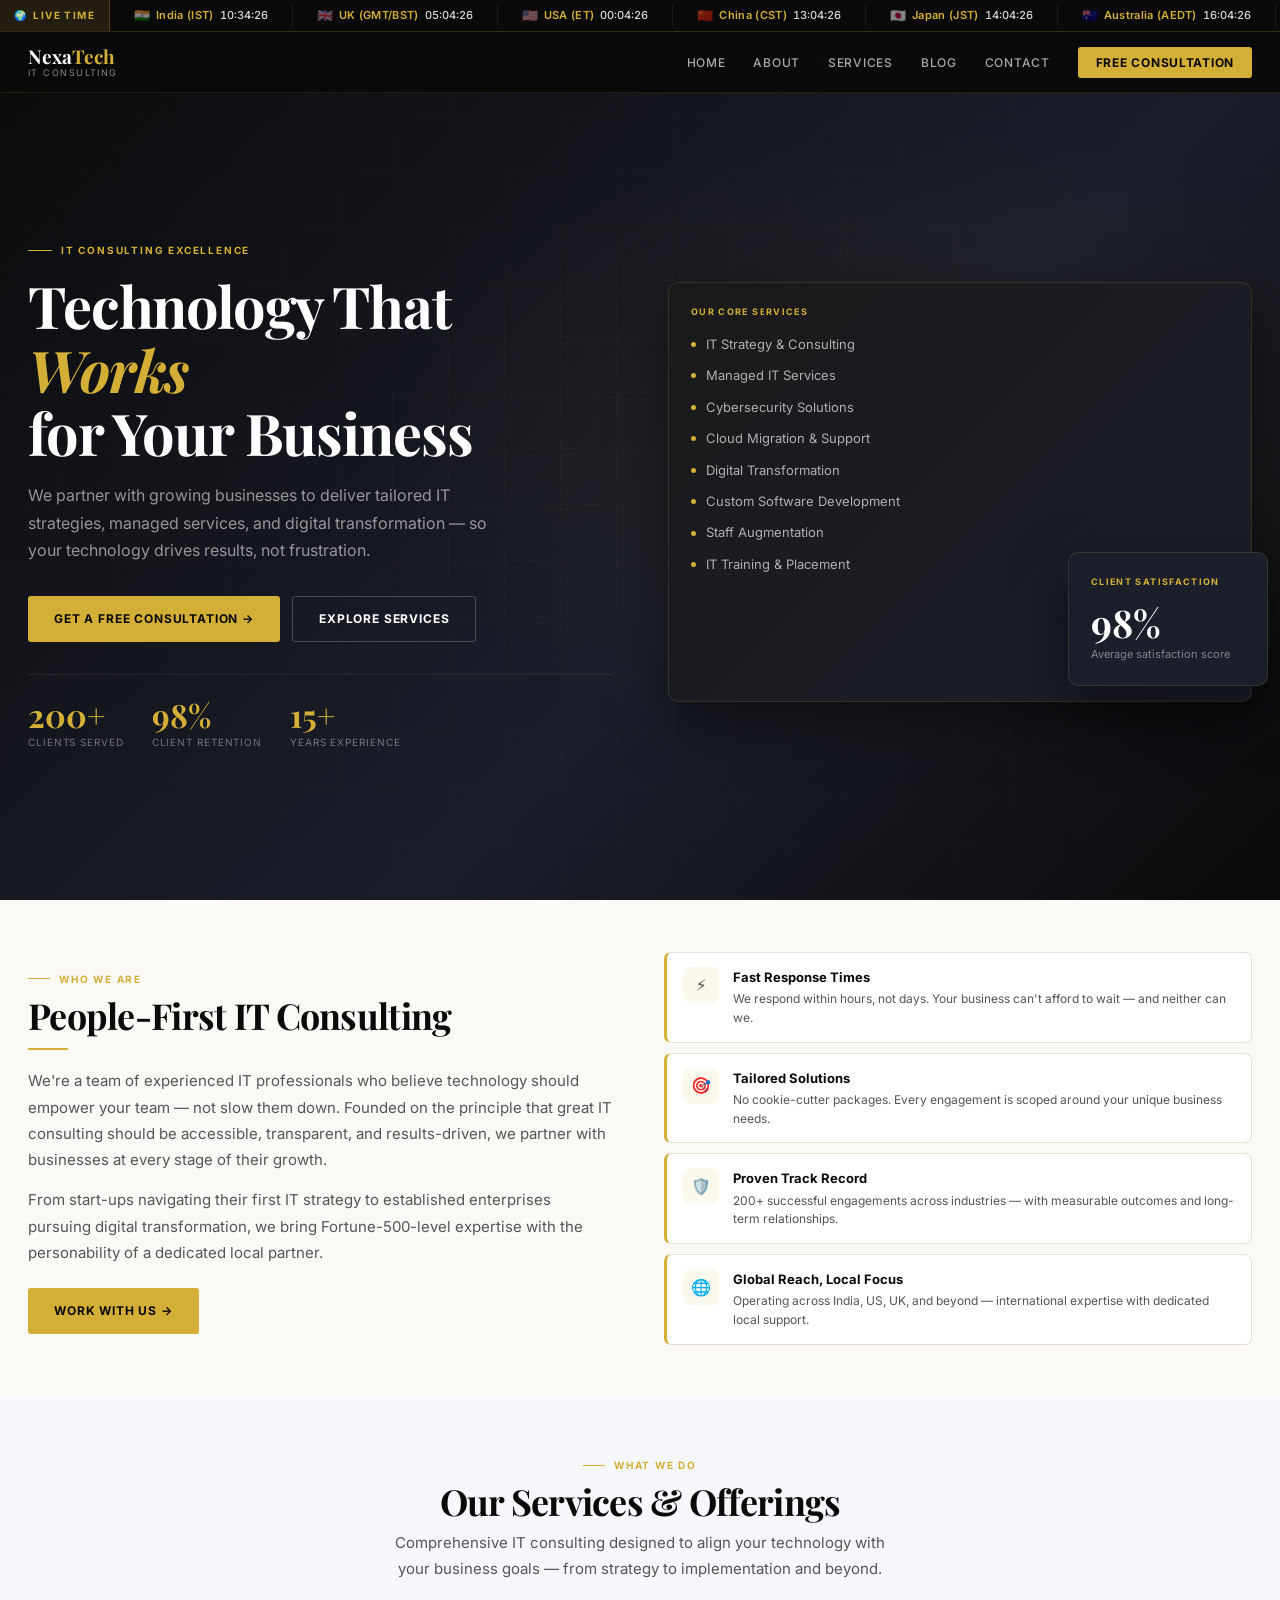
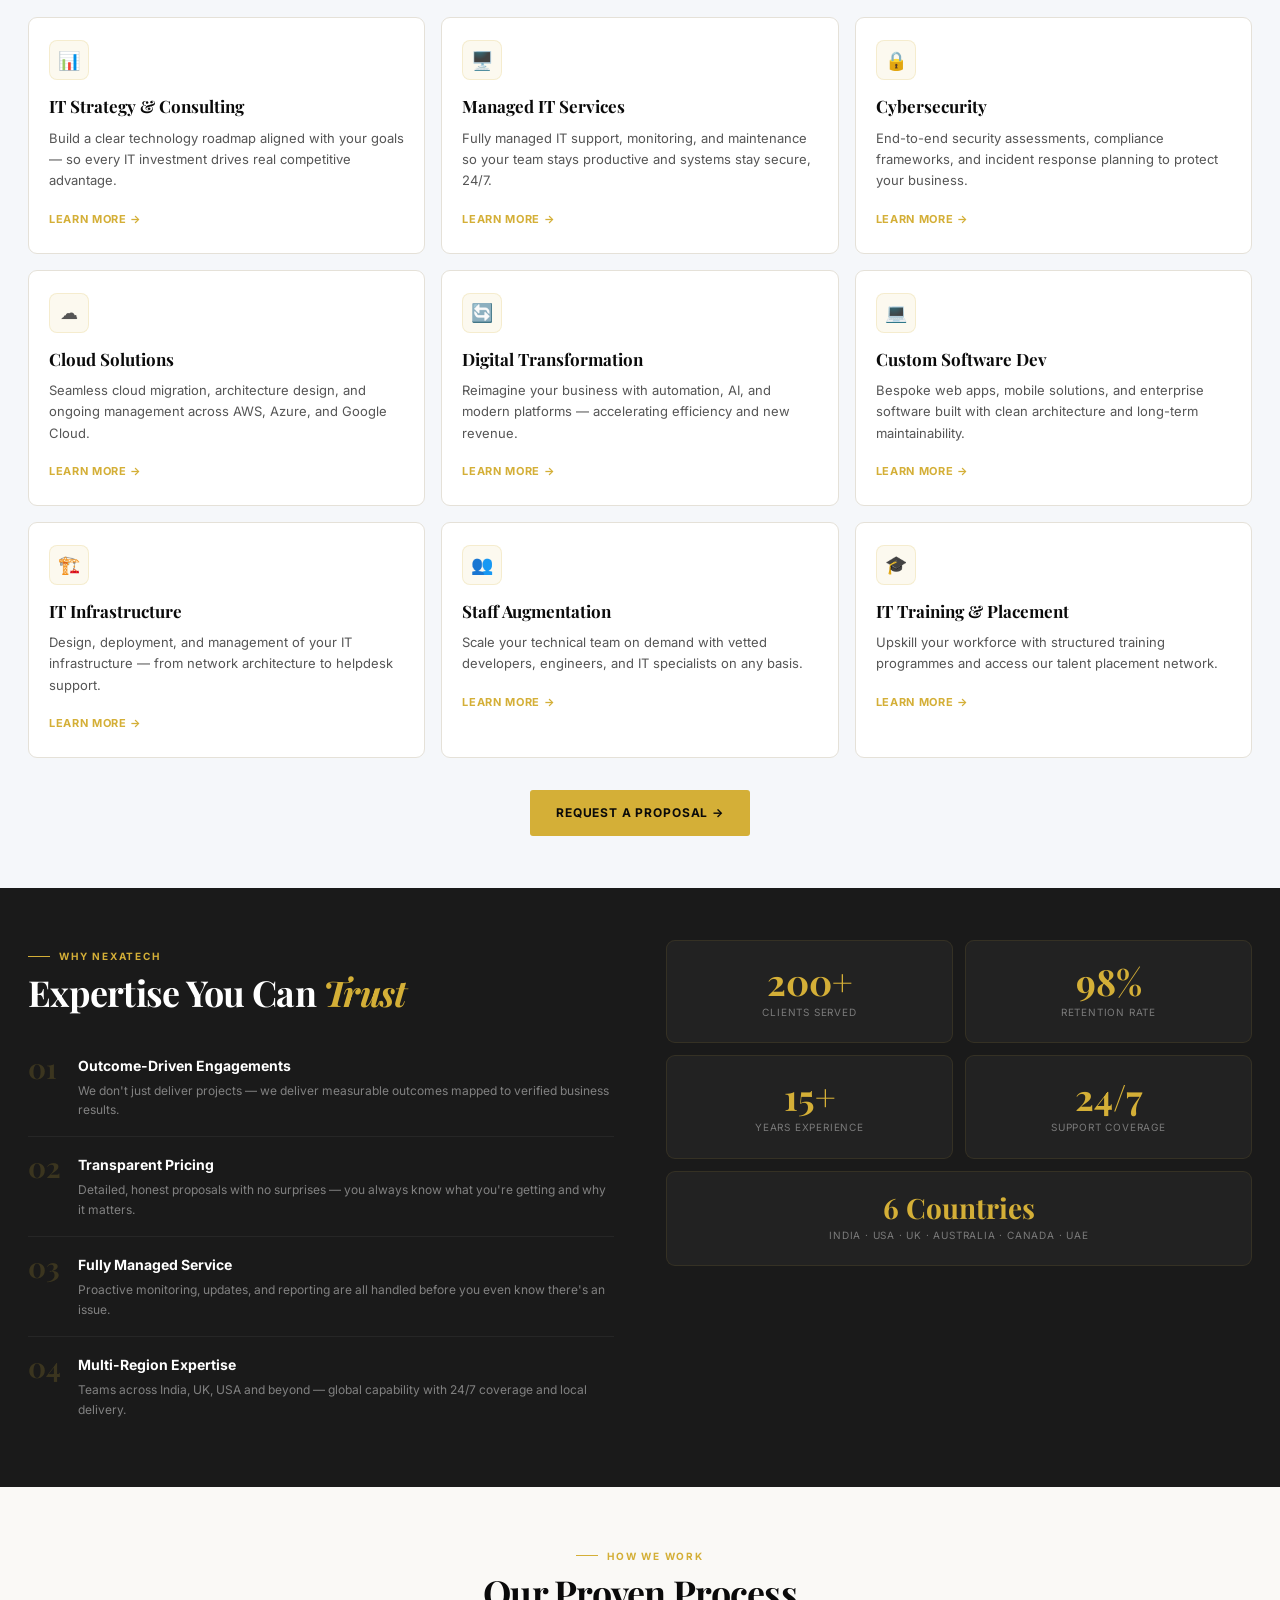
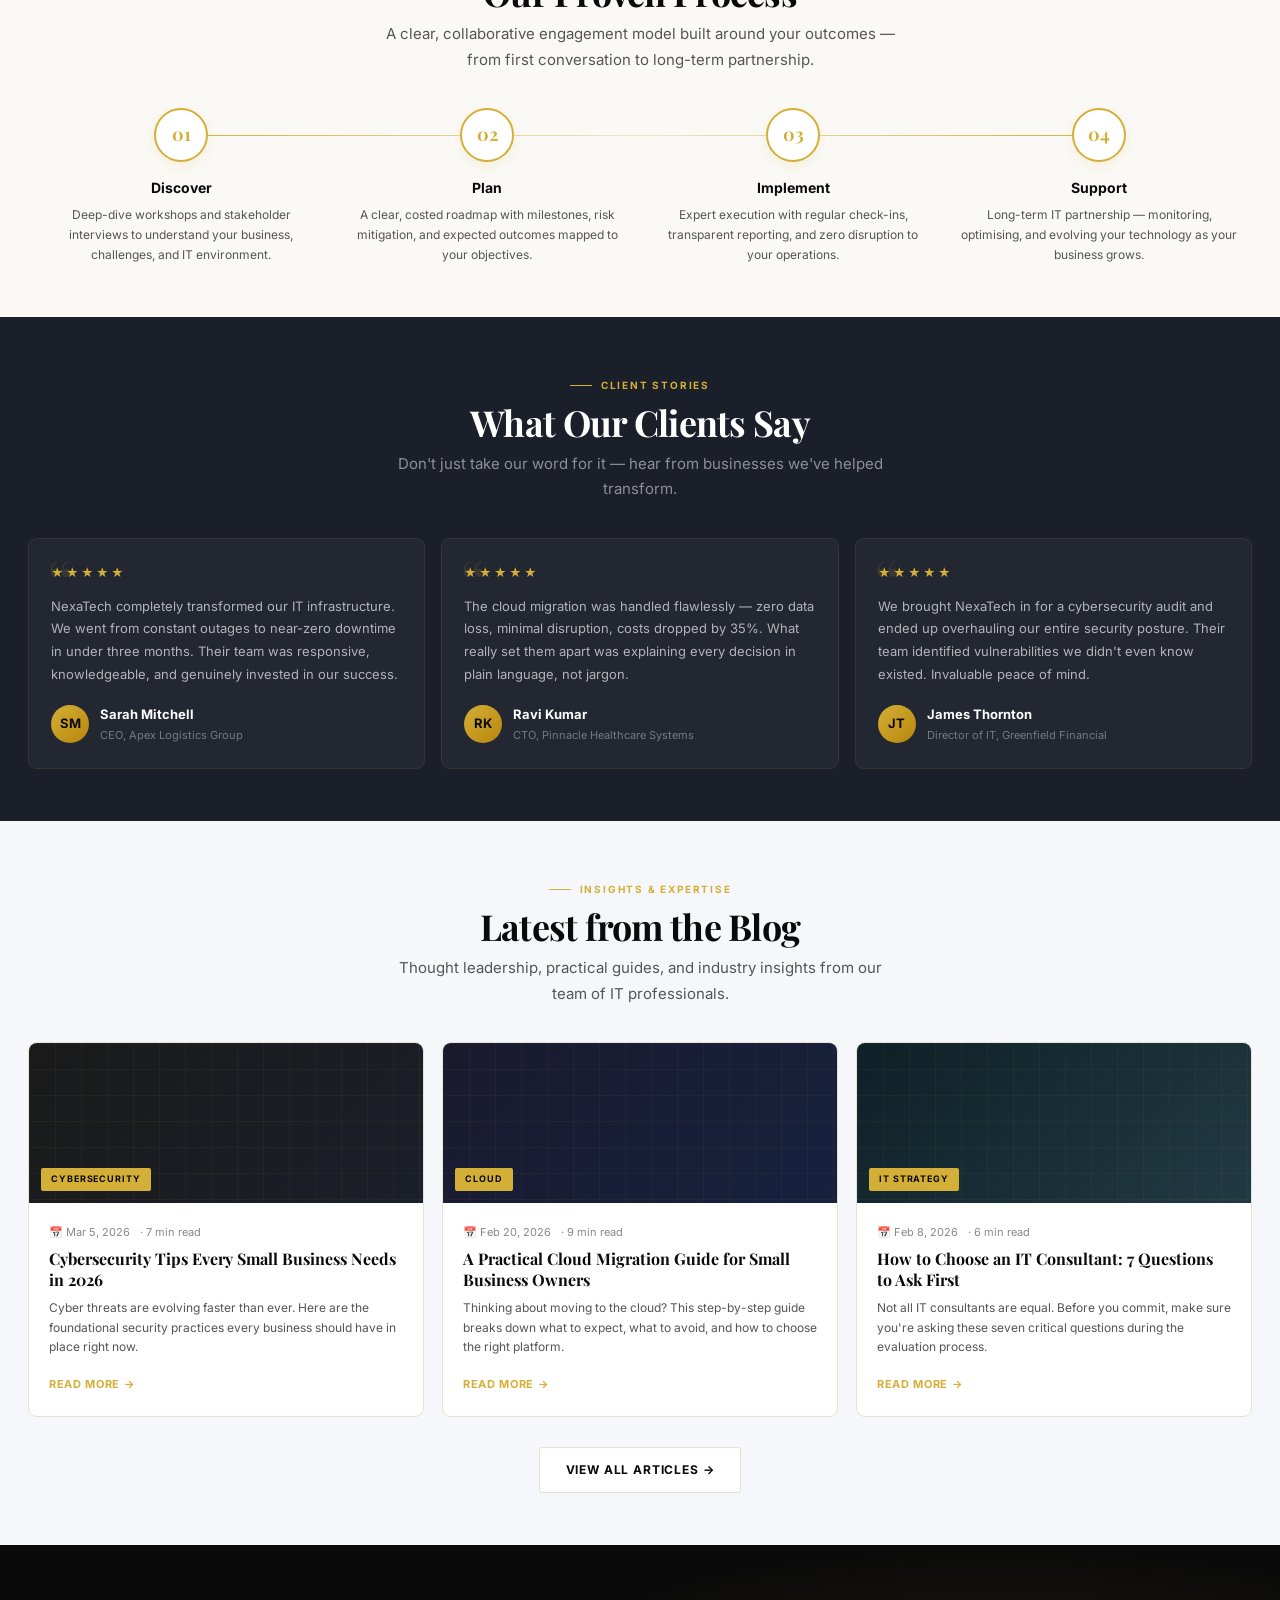
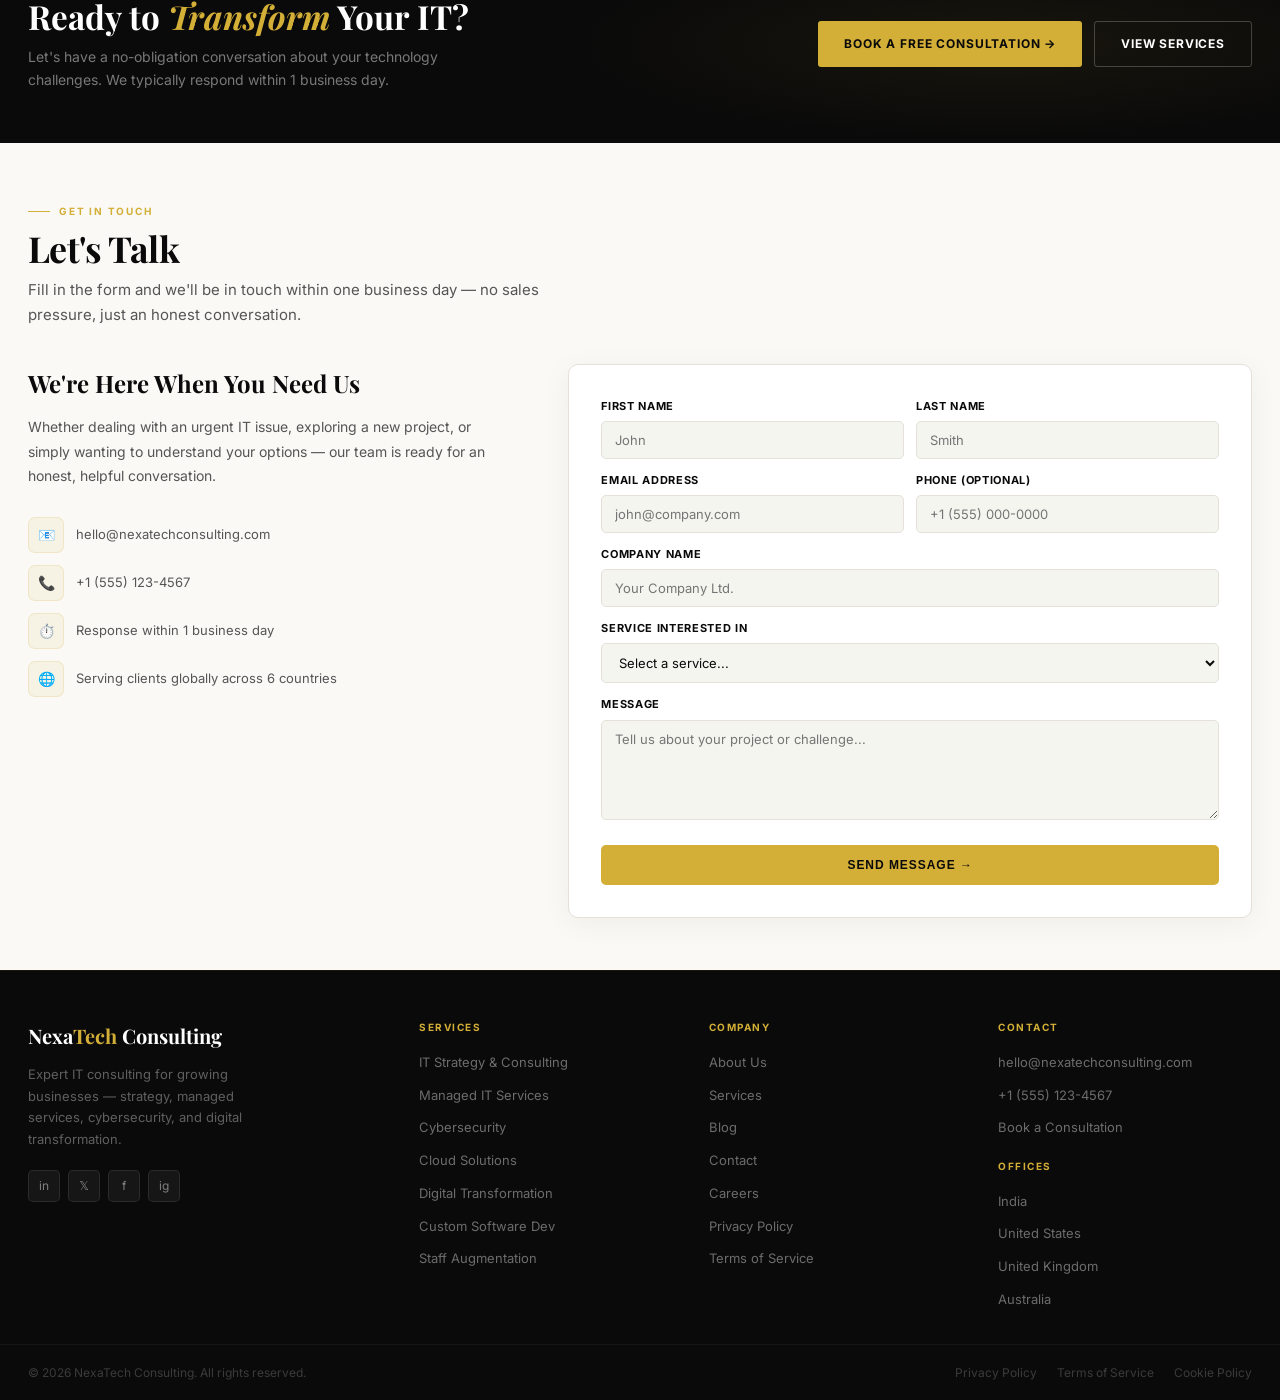
==== commit 52018e50: "Add files via upload" ====
--- a/index.html
+++ b/index.html
@@ -3,1797 +3,879 @@
 <head>
   <meta charset="UTF-8" />
   <meta name="viewport" content="width=device-width, initial-scale=1.0" />
-  <title>NexaTech Consulting | IT Strategy, Managed IT & Cybersecurity</title>
+  <title>NexaTech Consulting | IT Strategy, Managed IT &amp; Cybersecurity</title>
   <meta name="description" content="Expert IT consulting for growing businesses. IT strategy, managed IT services, cybersecurity, cloud solutions, and digital transformation." />
   <link rel="preconnect" href="https://fonts.googleapis.com" />
   <link rel="preconnect" href="https://fonts.gstatic.com" crossorigin />
-  <link href="https://fonts.googleapis.com/css2?family=Playfair+Display:wght@400;700&family=Inter:wght@300;400;500;600;700&display=swap" rel="stylesheet" />
+  <link href="https://fonts.googleapis.com/css2?family=Playfair+Display:ital,wght@0,400;0,700;1,400&family=Inter:wght@300;400;500;600;700&display=swap" rel="stylesheet" />
   <style>
-    /* ===== CSS VARIABLES ===== */
+    /* ── VARIABLES ── */
     :root {
       --gold: #D4AF37;
-      --gold-hover: #B8860B;
+      --gold-h: #B8860B;
       --black: #0A0A0A;
       --dark: #1A1A1A;
       --navy: #1B1F2A;
       --cream: #FAF9F6;
-      --light-gray: #F5F7FA;
-      --parchment: #F5F5F0;
-      --beige-border: #E5E1D8;
-      --mid-gray: #555555;
-      --light-gray-text: #888888;
+      --lgray: #F5F7FA;
+      --parch: #F5F5F0;
+      --border: #E5E1D8;
+      --body: #555555;
+      --muted: #888888;
       --white: #ffffff;
-      --font-display: 'Playfair Display', Georgia, serif;
-      --font-body: 'Inter', system-ui, sans-serif;
-    }
-
-    /* ===== RESET & BASE ===== */
+      --fd: 'Playfair Display', Georgia, serif;
+      --fb: 'Inter', system-ui, sans-serif;
+    }
+
+    /* ── RESET ── */
     *, *::before, *::after { box-sizing: border-box; margin: 0; padding: 0; }
     html { scroll-behavior: smooth; }
-    body {
-      font-family: var(--font-body);
-      font-size: 16px;
-      line-height: 1.7;
-      color: var(--mid-gray);
-      background: var(--cream);
-      overflow-x: hidden;
-    }
+    body { font-family: var(--fb); font-size: 15px; line-height: 1.65; color: var(--body); background: var(--cream); overflow-x: hidden; }
+    a { text-decoration: none; color: inherit; }
     img { max-width: 100%; display: block; }
-    a { text-decoration: none; color: inherit; }
-
-    /* ===== TICKER BAR ===== */
+
+    /* ── TICKER ── */
     .ticker-bar {
+      position: fixed; top: 0; left: 0; right: 0; z-index: 1100;
       background: var(--black);
       border-bottom: 1px solid rgba(212,175,55,0.2);
-      height: 36px;
-      overflow: hidden;
-      position: relative;
-    }
-    .ticker-wrapper {
-      display: flex;
-      align-items: center;
-      height: 100%;
-      overflow: hidden;
-    }
-    .ticker-label {
-      color: var(--gold);
-      font-size: 11px;
-      font-weight: 600;
-      letter-spacing: 0.12em;
-      text-transform: uppercase;
-      white-space: nowrap;
-      padding: 0 16px;
-      border-right: 1px solid rgba(212,175,55,0.3);
-      height: 100%;
-      display: flex;
-      align-items: center;
-      flex-shrink: 0;
-      background: var(--black);
-      z-index: 2;
-    }
+      height: 32px; overflow: hidden;
+    }
+    .ticker-inner { display: flex; align-items: center; height: 100%; }
+    .ticker-badge {
+      flex-shrink: 0; height: 100%; padding: 0 14px;
+      display: flex; align-items: center; gap: 6px;
+      background: rgba(212,175,55,0.12);
+      border-right: 1px solid rgba(212,175,55,0.25);
+      font-size: 10px; font-weight: 700; letter-spacing: 0.14em;
+      text-transform: uppercase; color: var(--gold); white-space: nowrap;
+    }
+    .ticker-scroll { flex: 1; overflow: hidden; position: relative; }
     .ticker-track {
-      display: flex;
-      animation: ticker 28s linear infinite;
-      white-space: nowrap;
-    }
-    .ticker-item {
-      display: inline-flex;
-      align-items: center;
-      gap: 8px;
-      padding: 0 28px;
-      font-size: 12px;
-      color: rgba(255,255,255,0.65);
-      font-weight: 400;
-      letter-spacing: 0.03em;
-      border-right: 1px solid rgba(255,255,255,0.08);
-    }
-    .ticker-item .city { color: var(--gold); font-weight: 600; }
-    .ticker-item .time { color: rgba(255,255,255,0.85); font-variant-numeric: tabular-nums; }
-    @keyframes ticker {
-      0% { transform: translateX(0); }
+      display: flex; white-space: nowrap;
+      animation: scroll-ticker 32s linear infinite;
+    }
+    .ticker-track:hover { animation-play-state: paused; }
+    .t-item {
+      display: inline-flex; align-items: center; gap: 6px;
+      padding: 0 24px; font-size: 11px;
+      border-right: 1px solid rgba(255,255,255,0.07);
+      color: rgba(255,255,255,0.5);
+    }
+    .t-item .flag { font-size: 13px; }
+    .t-item .cname { color: var(--gold); font-weight: 600; letter-spacing: 0.03em; }
+    .t-item .ctime { color: rgba(255,255,255,0.85); font-variant-numeric: tabular-nums; font-weight: 500; }
+    @keyframes scroll-ticker {
+      0%   { transform: translateX(0); }
       100% { transform: translateX(-50%); }
     }
 
-    /* ===== NAVIGATION ===== */
+    /* ── NAV ── */
     .nav {
-      position: fixed;
-      top: 36px;
-      left: 0; right: 0;
-      z-index: 1000;
-      background: rgba(10,10,10,0.97);
-      backdrop-filter: blur(12px);
-      border-bottom: 1px solid rgba(212,175,55,0.15);
-      transition: top 0.3s ease, box-shadow 0.3s ease;
-    }
-    .nav.scrolled { top: 0; box-shadow: 0 4px 32px rgba(0,0,0,0.4); }
+      position: fixed; top: 32px; left: 0; right: 0; z-index: 1000;
+      background: rgba(10,10,10,0.96);
+      backdrop-filter: blur(14px);
+      border-bottom: 1px solid rgba(212,175,55,0.12);
+      transition: top .3s, box-shadow .3s;
+    }
+    .nav.up { top: 0; box-shadow: 0 4px 24px rgba(0,0,0,0.45); }
     .nav-inner {
-      max-width: 1280px;
-      margin: 0 auto;
-      padding: 0 32px;
-      height: 70px;
-      display: flex;
-      align-items: center;
-      justify-content: space-between;
-    }
-    .nav-logo {
-      display: flex;
-      flex-direction: column;
-      line-height: 1;
-    }
-    .nav-logo-name {
-      font-family: var(--font-display);
-      font-size: 20px;
-      font-weight: 700;
-      color: var(--white);
-      letter-spacing: 0.01em;
-    }
-    .nav-logo-name span { color: var(--gold); }
-    .nav-logo-tagline {
-      font-size: 10px;
-      color: var(--light-gray-text);
-      letter-spacing: 0.15em;
-      text-transform: uppercase;
-      margin-top: 2px;
-    }
-    .nav-links {
-      display: flex;
-      align-items: center;
-      gap: 36px;
-      list-style: none;
-    }
+      max-width: 1280px; margin: 0 auto; padding: 0 28px;
+      height: 60px; display: flex; align-items: center; justify-content: space-between;
+    }
+    .logo { display: flex; flex-direction: column; line-height: 1; }
+    .logo-name { font-family: var(--fd); font-size: 19px; font-weight: 700; color: var(--white); }
+    .logo-name span { color: var(--gold); }
+    .logo-sub { font-size: 9px; color: var(--muted); letter-spacing: 0.16em; text-transform: uppercase; margin-top: 2px; }
+    .nav-links { display: flex; align-items: center; gap: 28px; list-style: none; }
     .nav-links a {
-      font-size: 13px;
-      font-weight: 500;
-      color: rgba(255,255,255,0.75);
-      letter-spacing: 0.04em;
-      text-transform: uppercase;
-      transition: color 0.2s;
-      position: relative;
+      font-size: 12px; font-weight: 500; letter-spacing: 0.06em; text-transform: uppercase;
+      color: rgba(255,255,255,0.65); transition: color .2s; position: relative;
     }
     .nav-links a::after {
-      content: '';
-      position: absolute;
-      bottom: -4px; left: 0; right: 0;
-      height: 1px;
-      background: var(--gold);
-      transform: scaleX(0);
-      transition: transform 0.2s;
+      content: ''; position: absolute; bottom: -3px; left: 0; right: 0;
+      height: 1px; background: var(--gold); transform: scaleX(0); transition: transform .2s;
     }
     .nav-links a:hover { color: var(--white); }
     .nav-links a:hover::after { transform: scaleX(1); }
     .nav-cta {
-      background: var(--gold);
-      color: var(--black) !important;
-      font-weight: 700 !important;
-      padding: 10px 22px;
-      border-radius: 3px;
-      letter-spacing: 0.05em !important;
-      transition: background 0.2s, transform 0.15s !important;
-    }
-    .nav-cta:hover { background: var(--gold-hover) !important; transform: translateY(-1px); }
+      background: var(--gold) !important; color: var(--black) !important;
+      font-weight: 700 !important; padding: 8px 18px !important;
+      border-radius: 3px; transition: background .2s !important;
+    }
+    .nav-cta:hover { background: var(--gold-h) !important; }
     .nav-cta::after { display: none !important; }
-    .hamburger {
-      display: none;
-      flex-direction: column;
-      gap: 5px;
-      cursor: pointer;
-      padding: 4px;
-    }
-    .hamburger span {
-      width: 24px;
-      height: 2px;
-      background: var(--white);
-      border-radius: 2px;
-      transition: all 0.3s;
-    }
-    .mobile-menu {
-      display: none;
-      position: fixed;
-      top: 0; left: 0; right: 0; bottom: 0;
-      background: var(--black);
-      z-index: 999;
-      flex-direction: column;
-      align-items: center;
-      justify-content: center;
-      gap: 32px;
-    }
-    .mobile-menu.open { display: flex; }
-    .mobile-menu a {
-      font-family: var(--font-display);
-      font-size: 28px;
-      color: var(--white);
-      font-weight: 400;
-      transition: color 0.2s;
-    }
-    .mobile-menu a:hover { color: var(--gold); }
-    .mobile-close {
-      position: absolute;
-      top: 24px; right: 32px;
-      font-size: 32px;
-      color: var(--white);
-      cursor: pointer;
-      background: none;
-      border: none;
-      line-height: 1;
-    }
-
-    /* ===== HERO SECTION ===== */
+    .burger { display: none; flex-direction: column; gap: 4px; cursor: pointer; }
+    .burger span { width: 22px; height: 2px; background: var(--white); border-radius: 2px; }
+
+    /* ── MOBILE MENU ── */
+    .mmenu {
+      display: none; position: fixed; inset: 0; z-index: 1050;
+      background: var(--black); flex-direction: column;
+      align-items: center; justify-content: center; gap: 28px;
+    }
+    .mmenu.open { display: flex; }
+    .mmenu a { font-family: var(--fd); font-size: 26px; color: var(--white); transition: color .2s; }
+    .mmenu a:hover { color: var(--gold); }
+    .mmenu-close { position: absolute; top: 20px; right: 28px; background: none; border: none; color: var(--white); font-size: 28px; cursor: pointer; line-height: 1; }
+
+    /* ── HERO ── */
     .hero {
-      min-height: 100vh;
-      background: var(--black);
-      display: flex;
-      align-items: center;
-      position: relative;
-      overflow: hidden;
-      padding-top: 106px;
+      min-height: 100vh; background: var(--black);
+      display: flex; align-items: center;
+      position: relative; overflow: hidden;
+      padding-top: 92px;
     }
     .hero-bg {
-      position: absolute;
-      inset: 0;
+      position: absolute; inset: 0;
       background:
-        radial-gradient(ellipse 80% 60% at 70% 50%, rgba(212,175,55,0.06) 0%, transparent 60%),
-        radial-gradient(ellipse 50% 80% at 10% 80%, rgba(27,31,42,0.9) 0%, transparent 70%),
-        linear-gradient(135deg, #0A0A0A 0%, #1B1F2A 50%, #0A0A0A 100%);
-    }
-    .hero-grid-overlay {
-      position: absolute;
-      inset: 0;
-      background-image:
-        linear-gradient(rgba(212,175,55,0.04) 1px, transparent 1px),
-        linear-gradient(90deg, rgba(212,175,55,0.04) 1px, transparent 1px);
-      background-size: 60px 60px;
-      mask-image: radial-gradient(ellipse 80% 80% at 50% 50%, black, transparent);
+        radial-gradient(ellipse 70% 60% at 72% 50%, rgba(212,175,55,0.07) 0%, transparent 60%),
+        linear-gradient(135deg, #0A0A0A 0%, #1B1F2A 60%, #0A0A0A 100%);
+    }
+    .hero-grid {
+      position: absolute; inset: 0;
+      background-image: linear-gradient(rgba(212,175,55,0.035) 1px, transparent 1px), linear-gradient(90deg, rgba(212,175,55,0.035) 1px, transparent 1px);
+      background-size: 56px 56px;
+      mask-image: radial-gradient(ellipse 85% 85% at 50% 50%, black, transparent);
     }
     .hero-inner {
-      max-width: 1280px;
-      margin: 0 auto;
-      padding: 80px 32px;
-      position: relative;
-      z-index: 2;
-      display: grid;
-      grid-template-columns: 1fr 1fr;
-      gap: 80px;
-      align-items: center;
-    }
-    .hero-eyebrow {
-      display: inline-flex;
-      align-items: center;
-      gap: 10px;
-      font-size: 11px;
-      font-weight: 600;
-      letter-spacing: 0.18em;
-      text-transform: uppercase;
-      color: var(--gold);
-      margin-bottom: 24px;
-    }
-    .hero-eyebrow::before {
-      content: '';
-      width: 32px;
-      height: 1px;
-      background: var(--gold);
-    }
+      max-width: 1280px; margin: 0 auto; padding: 48px 28px 56px;
+      position: relative; z-index: 2;
+      display: grid; grid-template-columns: 1fr 1fr; gap: 56px; align-items: center;
+    }
+    .eyebrow {
+      display: inline-flex; align-items: center; gap: 9px;
+      font-size: 10px; font-weight: 700; letter-spacing: 0.18em;
+      text-transform: uppercase; color: var(--gold); margin-bottom: 16px;
+    }
+    .eyebrow::before { content: ''; width: 24px; height: 1px; background: var(--gold); }
     .hero h1 {
-      font-family: var(--font-display);
-      font-size: clamp(40px, 5vw, 68px);
-      font-weight: 700;
-      color: var(--white);
-      line-height: 1.1;
-      letter-spacing: -0.02em;
-      margin-bottom: 24px;
-    }
-    .hero h1 em {
-      font-style: italic;
-      color: var(--gold);
-    }
-    .hero-sub {
-      font-size: 18px;
-      color: rgba(255,255,255,0.6);
-      line-height: 1.7;
-      margin-bottom: 40px;
-      max-width: 480px;
-    }
-    .hero-actions {
-      display: flex;
-      gap: 16px;
-      flex-wrap: wrap;
-    }
-    .btn-primary {
-      display: inline-flex;
-      align-items: center;
-      gap: 8px;
-      background: var(--gold);
-      color: var(--black);
-      font-size: 14px;
-      font-weight: 700;
-      letter-spacing: 0.06em;
-      text-transform: uppercase;
-      padding: 16px 32px;
-      border-radius: 3px;
-      border: none;
-      cursor: pointer;
-      transition: background 0.2s, transform 0.15s, box-shadow 0.2s;
-    }
-    .btn-primary:hover {
-      background: var(--gold-hover);
-      transform: translateY(-2px);
-      box-shadow: 0 8px 24px rgba(212,175,55,0.25);
-    }
-    .btn-secondary {
-      display: inline-flex;
-      align-items: center;
-      gap: 8px;
-      background: transparent;
-      color: var(--white);
-      font-size: 14px;
-      font-weight: 600;
-      letter-spacing: 0.06em;
-      text-transform: uppercase;
-      padding: 15px 32px;
-      border-radius: 3px;
-      border: 1px solid rgba(255,255,255,0.25);
-      cursor: pointer;
-      transition: border-color 0.2s, background 0.2s;
-    }
-    .btn-secondary:hover {
-      border-color: var(--gold);
-      background: rgba(212,175,55,0.08);
-    }
+      font-family: var(--fd); font-size: clamp(36px, 4.5vw, 60px);
+      font-weight: 700; color: var(--white); line-height: 1.1;
+      letter-spacing: -0.02em; margin-bottom: 18px;
+    }
+    .hero h1 em { font-style: italic; color: var(--gold); }
+    .hero-sub { font-size: 16px; color: rgba(255,255,255,0.55); line-height: 1.7; margin-bottom: 32px; max-width: 460px; }
+    .hero-btns { display: flex; gap: 12px; flex-wrap: wrap; }
+    .btn { display: inline-flex; align-items: center; gap: 7px; font-family: var(--fb); font-size: 12px; font-weight: 700; letter-spacing: 0.07em; text-transform: uppercase; border-radius: 3px; cursor: pointer; transition: all .2s; border: none; }
+    .btn-gold { background: var(--gold); color: var(--black); padding: 13px 26px; }
+    .btn-gold:hover { background: var(--gold-h); transform: translateY(-2px); box-shadow: 0 8px 20px rgba(212,175,55,0.22); }
+    .btn-outline { background: transparent; color: var(--white); padding: 12px 26px; border: 1px solid rgba(255,255,255,0.22); }
+    .btn-outline:hover { border-color: var(--gold); background: rgba(212,175,55,0.07); }
+    .btn-outline-dark { background: var(--white); color: var(--black); padding: 12px 26px; border: 1px solid var(--border); }
+    .btn-outline-dark:hover { border-color: var(--gold); }
     .hero-stats {
-      display: flex;
-      gap: 40px;
-      margin-top: 56px;
-      padding-top: 40px;
-      border-top: 1px solid rgba(255,255,255,0.08);
-    }
-    .hero-stat-num {
-      font-family: var(--font-display);
-      font-size: 36px;
-      font-weight: 700;
-      color: var(--gold);
-      line-height: 1;
-    }
-    .hero-stat-label {
-      font-size: 12px;
-      color: rgba(255,255,255,0.45);
-      letter-spacing: 0.08em;
-      text-transform: uppercase;
-      margin-top: 4px;
-    }
-    .hero-visual {
-      position: relative;
-    }
-    .hero-card-stack {
-      position: relative;
-      height: 480px;
-    }
-    .hero-card {
-      position: absolute;
-      background: var(--dark);
-      border: 1px solid rgba(212,175,55,0.15);
-      border-radius: 12px;
-      padding: 28px;
-      box-shadow: 0 24px 64px rgba(0,0,0,0.5);
-    }
-    .hero-card-main {
-      width: 100%;
-      top: 0; left: 0;
+      display: flex; gap: 28px; margin-top: 32px; padding-top: 24px;
+      border-top: 1px solid rgba(255,255,255,0.07);
+    }
+    .stat-n { font-family: var(--fd); font-size: 32px; font-weight: 700; color: var(--gold); line-height: 1; }
+    .stat-l { font-size: 10px; color: rgba(255,255,255,0.4); letter-spacing: 0.09em; text-transform: uppercase; margin-top: 3px; }
+
+    /* hero visual card */
+    .hero-visual { position: relative; height: 420px; }
+    .hcard {
+      position: absolute; border-radius: 10px; padding: 22px;
+      border: 1px solid rgba(212,175,55,0.14);
+      box-shadow: 0 20px 56px rgba(0,0,0,0.5);
+    }
+    .hcard-main {
+      inset: 0; background: linear-gradient(135deg,#1a1a1a,#1b1f2a);
       z-index: 3;
-      background: linear-gradient(135deg, #1A1A1A, #1B1F2A);
-    }
-    .hero-card-float {
-      width: 220px;
-      bottom: 20px;
-      right: -20px;
-      z-index: 4;
-      background: var(--navy);
-      animation: float 4s ease-in-out infinite;
-    }
-    @keyframes float {
-      0%, 100% { transform: translateY(0); }
-      50% { transform: translateY(-10px); }
-    }
-    .service-list {
-      list-style: none;
-      display: flex;
-      flex-direction: column;
-      gap: 14px;
-    }
-    .service-list li {
-      display: flex;
-      align-items: center;
-      gap: 12px;
-      font-size: 14px;
-      color: rgba(255,255,255,0.7);
-    }
-    .service-list li::before {
-      content: '';
-      width: 6px; height: 6px;
-      background: var(--gold);
-      border-radius: 50%;
-      flex-shrink: 0;
-    }
-    .hero-card-label {
-      font-size: 10px;
-      font-weight: 700;
-      letter-spacing: 0.15em;
-      text-transform: uppercase;
-      color: var(--gold);
-      margin-bottom: 16px;
-    }
-    .metric-big {
-      font-family: var(--font-display);
-      font-size: 42px;
-      font-weight: 700;
-      color: var(--white);
-      line-height: 1;
-    }
-    .metric-label {
-      font-size: 12px;
-      color: rgba(255,255,255,0.5);
-      margin-top: 4px;
-    }
-
-    /* ===== SECTION COMMONS ===== */
-    .section { padding: 96px 32px; }
-    .section-inner { max-width: 1280px; margin: 0 auto; }
-    .section-eyebrow {
-      display: inline-flex;
-      align-items: center;
-      gap: 10px;
-      font-size: 11px;
-      font-weight: 700;
-      letter-spacing: 0.18em;
-      text-transform: uppercase;
-      color: var(--gold);
-      margin-bottom: 16px;
-    }
-    .section-eyebrow::before {
-      content: '';
-      width: 28px; height: 1px;
-      background: var(--gold);
-    }
-    .section-title {
-      font-family: var(--font-display);
-      font-size: clamp(30px, 3.5vw, 48px);
-      font-weight: 700;
-      color: var(--black);
-      line-height: 1.15;
-      letter-spacing: -0.02em;
-    }
-    .section-title--white { color: var(--white); }
-    .section-subtitle {
-      font-size: 17px;
-      color: var(--mid-gray);
-      line-height: 1.7;
-      max-width: 560px;
-      margin-top: 16px;
-    }
-    .section-subtitle--light { color: rgba(255,255,255,0.55); }
-    .section-header { margin-bottom: 64px; }
-    .section-header--center { text-align: center; }
-    .section-header--center .section-eyebrow { justify-content: center; }
-    .section-header--center .section-subtitle { margin: 16px auto 0; }
-
-    /* ===== INTRO SECTION ===== */
-    .intro { background: var(--cream); }
-    .intro-grid {
-      display: grid;
-      grid-template-columns: 1fr 1fr;
-      gap: 80px;
-      align-items: center;
-    }
-    .intro-text p {
-      font-size: 17px;
-      line-height: 1.8;
-      color: var(--mid-gray);
-      margin-bottom: 20px;
-    }
-    .intro-text p:last-child { margin-bottom: 0; }
-    .intro-features {
-      display: flex;
-      flex-direction: column;
-      gap: 24px;
-    }
-    .intro-feature {
-      display: flex;
-      gap: 20px;
-      padding: 24px;
-      background: var(--white);
-      border: 1px solid var(--beige-border);
-      border-radius: 8px;
-      border-left: 3px solid var(--gold);
-      transition: box-shadow 0.2s, transform 0.2s;
-    }
-    .intro-feature:hover {
-      box-shadow: 0 8px 32px rgba(0,0,0,0.08);
-      transform: translateX(4px);
-    }
-    .intro-feature-icon {
-      width: 44px; height: 44px;
-      background: rgba(212,175,55,0.1);
-      border-radius: 8px;
-      display: flex;
-      align-items: center;
-      justify-content: center;
-      flex-shrink: 0;
-      font-size: 20px;
-    }
-    .intro-feature-text h4 {
-      font-size: 15px;
-      font-weight: 700;
-      color: var(--black);
-      margin-bottom: 4px;
-    }
-    .intro-feature-text p {
-      font-size: 14px;
-      color: var(--mid-gray);
-      line-height: 1.6;
-    }
-
-    /* ===== SERVICES SECTION ===== */
-    .services { background: var(--light-gray); }
-    .services-grid {
-      display: grid;
-      grid-template-columns: repeat(3, 1fr);
-      gap: 24px;
-    }
-    .service-card {
-      background: var(--white);
-      border: 1px solid var(--beige-border);
-      border-radius: 10px;
-      padding: 36px 28px;
-      position: relative;
-      overflow: hidden;
-      transition: box-shadow 0.25s, transform 0.25s, border-color 0.25s;
-      cursor: pointer;
-    }
-    .service-card::before {
-      content: '';
-      position: absolute;
-      top: 0; left: 0; right: 0;
-      height: 3px;
-      background: var(--gold);
-      transform: scaleX(0);
-      transform-origin: left;
-      transition: transform 0.3s;
-    }
-    .service-card:hover {
-      box-shadow: 0 16px 48px rgba(0,0,0,0.1);
-      transform: translateY(-4px);
-      border-color: transparent;
-    }
-    .service-card:hover::before { transform: scaleX(1); }
-    .service-card-icon {
-      width: 52px; height: 52px;
-      background: rgba(212,175,55,0.08);
-      border: 1px solid rgba(212,175,55,0.2);
-      border-radius: 10px;
-      display: flex;
-      align-items: center;
-      justify-content: center;
-      font-size: 24px;
-      margin-bottom: 20px;
-    }
-    .service-card h3 {
-      font-family: var(--font-display);
-      font-size: 20px;
-      font-weight: 700;
-      color: var(--black);
-      margin-bottom: 10px;
-    }
-    .service-card p {
-      font-size: 14px;
-      color: var(--mid-gray);
-      line-height: 1.7;
-      margin-bottom: 20px;
-    }
-    .service-card-link {
-      font-size: 13px;
-      font-weight: 600;
-      color: var(--gold);
-      letter-spacing: 0.05em;
-      text-transform: uppercase;
-      display: inline-flex;
-      align-items: center;
-      gap: 6px;
-      transition: gap 0.2s, color 0.2s;
-    }
-    .service-card:hover .service-card-link { gap: 10px; color: var(--gold-hover); }
-
-    /* ===== WHY CHOOSE US ===== */
-    .why { background: var(--dark); }
-    .why-grid {
-      display: grid;
-      grid-template-columns: 1fr 1fr;
-      gap: 80px;
-      align-items: center;
-    }
-    .why-content { color: var(--white); }
-    .why-list {
-      list-style: none;
-      display: flex;
-      flex-direction: column;
-      gap: 28px;
-      margin-top: 40px;
-    }
-    .why-item {
-      display: flex;
-      gap: 20px;
-      padding-bottom: 28px;
-      border-bottom: 1px solid rgba(255,255,255,0.06);
-    }
-    .why-item:last-child { border-bottom: none; padding-bottom: 0; }
-    .why-num {
-      font-family: var(--font-display);
-      font-size: 36px;
-      font-weight: 700;
-      color: rgba(212,175,55,0.2);
-      line-height: 1;
-      flex-shrink: 0;
-      width: 44px;
-    }
-    .why-item-text h4 {
-      font-size: 17px;
-      font-weight: 700;
-      color: var(--white);
-      margin-bottom: 6px;
-    }
-    .why-item-text p {
-      font-size: 14px;
-      color: rgba(255,255,255,0.5);
-      line-height: 1.7;
-    }
-    .why-cards {
-      display: grid;
-      grid-template-columns: 1fr 1fr;
-      gap: 16px;
-    }
-    .why-card {
-      background: rgba(255,255,255,0.04);
-      border: 1px solid rgba(212,175,55,0.12);
-      border-radius: 10px;
-      padding: 28px 22px;
-      text-align: center;
-    }
-    .why-card-num {
-      font-family: var(--font-display);
-      font-size: 42px;
-      font-weight: 700;
-      color: var(--gold);
-      line-height: 1;
-    }
-    .why-card-label {
-      font-size: 12px;
-      color: rgba(255,255,255,0.45);
-      letter-spacing: 0.08em;
-      text-transform: uppercase;
-      margin-top: 6px;
-    }
-
-    /* ===== PROCESS SECTION ===== */
-    .process { background: var(--cream); }
-    .process-steps {
-      display: grid;
-      grid-template-columns: repeat(4, 1fr);
-      gap: 0;
-      position: relative;
-    }
-    .process-steps::before {
-      content: '';
-      position: absolute;
-      top: 36px;
-      left: 12.5%;
-      right: 12.5%;
-      height: 1px;
-      background: linear-gradient(90deg, var(--gold), rgba(212,175,55,0.3), var(--gold));
-    }
-    .process-step {
-      padding: 0 20px;
-      text-align: center;
-      position: relative;
-    }
-    .process-step-num {
-      width: 72px; height: 72px;
-      background: var(--white);
-      border: 2px solid var(--gold);
-      border-radius: 50%;
-      display: flex;
-      align-items: center;
-      justify-content: center;
-      font-family: var(--font-display);
-      font-size: 24px;
-      font-weight: 700;
-      color: var(--gold);
-      margin: 0 auto 24px;
-      position: relative;
-      z-index: 2;
-      box-shadow: 0 4px 16px rgba(212,175,55,0.15);
-    }
-    .process-step h4 {
-      font-size: 16px;
-      font-weight: 700;
-      color: var(--black);
-      margin-bottom: 8px;
-    }
-    .process-step p {
-      font-size: 13px;
-      color: var(--mid-gray);
-      line-height: 1.7;
-    }
-
-    /* ===== TESTIMONIALS ===== */
-    .testimonials { background: var(--navy); }
-    .testimonials-grid {
-      display: grid;
-      grid-template-columns: repeat(3, 1fr);
-      gap: 24px;
-    }
-    .testimonial-card {
-      background: rgba(255,255,255,0.04);
-      border: 1px solid rgba(212,175,55,0.12);
-      border-radius: 10px;
-      padding: 36px 28px;
-      position: relative;
-    }
-    .testimonial-card::before {
-      content: '\201C';
-      font-family: var(--font-display);
-      font-size: 80px;
-      color: rgba(212,175,55,0.15);
-      position: absolute;
-      top: 16px; left: 24px;
-      line-height: 1;
-    }
-    .testimonial-text {
-      font-size: 15px;
-      color: rgba(255,255,255,0.7);
-      line-height: 1.8;
-      margin-bottom: 28px;
-      position: relative;
-      z-index: 1;
-    }
-    .testimonial-author {
-      display: flex;
-      align-items: center;
-      gap: 14px;
-    }
-    .testimonial-avatar {
-      width: 44px; height: 44px;
-      border-radius: 50%;
-      background: linear-gradient(135deg, var(--gold), var(--gold-hover));
-      display: flex;
-      align-items: center;
-      justify-content: center;
-      font-weight: 700;
-      font-size: 16px;
-      color: var(--black);
-      flex-shrink: 0;
-    }
-    .testimonial-name {
-      font-size: 14px;
-      font-weight: 700;
-      color: var(--white);
-    }
-    .testimonial-role {
-      font-size: 12px;
-      color: rgba(255,255,255,0.4);
-      margin-top: 2px;
-    }
-    .testimonial-stars {
-      display: flex;
-      gap: 3px;
-      margin-bottom: 20px;
-    }
-    .star { color: var(--gold); font-size: 14px; }
-
-    /* ===== BLOG SECTION ===== */
-    .blog { background: var(--light-gray); }
-    .blog-grid {
-      display: grid;
-      grid-template-columns: repeat(3, 1fr);
-      gap: 28px;
-    }
-    .blog-card {
-      background: var(--white);
-      border: 1px solid var(--beige-border);
-      border-radius: 10px;
-      overflow: hidden;
-      transition: box-shadow 0.25s, transform 0.25s;
-    }
-    .blog-card:hover {
-      box-shadow: 0 16px 48px rgba(0,0,0,0.1);
-      transform: translateY(-4px);
-    }
-    .blog-thumb {
-      height: 200px;
-      background: linear-gradient(135deg, var(--dark), var(--navy));
-      position: relative;
-      overflow: hidden;
-    }
-    .blog-thumb-label {
-      position: absolute;
-      bottom: 16px; left: 16px;
-      background: var(--gold);
-      color: var(--black);
-      font-size: 10px;
-      font-weight: 700;
-      letter-spacing: 0.1em;
-      text-transform: uppercase;
-      padding: 5px 12px;
-      border-radius: 2px;
-    }
-    .blog-thumb-pattern {
-      position: absolute;
-      inset: 0;
-      background-image:
-        linear-gradient(rgba(212,175,55,0.05) 1px, transparent 1px),
-        linear-gradient(90deg, rgba(212,175,55,0.05) 1px, transparent 1px);
-      background-size: 30px 30px;
-    }
-    .blog-body { padding: 28px; }
-    .blog-meta {
-      display: flex;
-      align-items: center;
-      gap: 12px;
-      font-size: 12px;
-      color: var(--light-gray-text);
-      margin-bottom: 12px;
-    }
-    .blog-meta span { display: flex; align-items: center; gap: 4px; }
-    .blog-card h3 {
-      font-family: var(--font-display);
-      font-size: 19px;
-      font-weight: 700;
-      color: var(--black);
-      line-height: 1.3;
-      margin-bottom: 10px;
-    }
-    .blog-card p {
-      font-size: 14px;
-      color: var(--mid-gray);
-      line-height: 1.7;
-      margin-bottom: 20px;
-    }
-    .blog-read-more {
-      font-size: 13px;
-      font-weight: 600;
-      color: var(--gold);
-      letter-spacing: 0.05em;
-      text-transform: uppercase;
-      display: inline-flex;
-      align-items: center;
-      gap: 6px;
-      transition: gap 0.2s;
-    }
-    .blog-card:hover .blog-read-more { gap: 10px; }
-
-    /* ===== CTA BANNER ===== */
-    .cta-banner {
-      background: var(--black);
-      position: relative;
-      overflow: hidden;
-    }
-    .cta-banner-bg {
-      position: absolute;
-      inset: 0;
-      background:
-        radial-gradient(ellipse 60% 80% at 80% 50%, rgba(212,175,55,0.07) 0%, transparent 60%),
-        radial-gradient(ellipse 40% 60% at 10% 50%, rgba(27,31,42,0.8) 0%, transparent 60%);
-    }
-    .cta-banner-inner {
-      max-width: 1280px;
-      margin: 0 auto;
-      padding: 96px 32px;
-      position: relative;
-      z-index: 2;
-      display: flex;
-      align-items: center;
-      justify-content: space-between;
-      gap: 48px;
-    }
-    .cta-banner h2 {
-      font-family: var(--font-display);
-      font-size: clamp(28px, 3vw, 44px);
-      font-weight: 700;
-      color: var(--white);
-      line-height: 1.2;
-      max-width: 500px;
-    }
-    .cta-banner h2 em {
-      font-style: italic;
-      color: var(--gold);
-    }
-    .cta-banner-sub {
-      font-size: 16px;
-      color: rgba(255,255,255,0.5);
-      margin-top: 12px;
-      max-width: 500px;
-    }
-    .cta-banner-actions { display: flex; gap: 16px; flex-shrink: 0; }
-
-    /* ===== CONTACT SECTION ===== */
-    .contact { background: var(--cream); }
-    .contact-grid {
-      display: grid;
-      grid-template-columns: 1fr 1.4fr;
-      gap: 80px;
-    }
-    .contact-info h3 {
-      font-family: var(--font-display);
-      font-size: 28px;
-      font-weight: 700;
-      color: var(--black);
-      margin-bottom: 20px;
-    }
-    .contact-info p {
-      font-size: 16px;
-      color: var(--mid-gray);
-      line-height: 1.8;
-      margin-bottom: 36px;
-    }
-    .contact-details {
-      display: flex;
-      flex-direction: column;
-      gap: 16px;
-    }
-    .contact-detail {
-      display: flex;
-      align-items: center;
-      gap: 14px;
-      font-size: 15px;
-      color: var(--mid-gray);
-    }
-    .contact-detail-icon {
-      width: 40px; height: 40px;
-      background: rgba(212,175,55,0.1);
-      border: 1px solid rgba(212,175,55,0.2);
-      border-radius: 8px;
-      display: flex;
-      align-items: center;
-      justify-content: center;
-      font-size: 16px;
-      flex-shrink: 0;
-    }
-    .contact-form-wrapper {
-      background: var(--white);
-      border: 1px solid var(--beige-border);
-      border-radius: 12px;
-      padding: 44px;
-      box-shadow: 0 8px 40px rgba(0,0,0,0.06);
-    }
-    .form-row { display: grid; grid-template-columns: 1fr 1fr; gap: 20px; }
-    .form-group { margin-bottom: 20px; }
-    .form-group label {
-      display: block;
-      font-size: 13px;
-      font-weight: 600;
-      color: var(--black);
-      letter-spacing: 0.04em;
-      text-transform: uppercase;
-      margin-bottom: 8px;
-    }
-    .form-group input,
-    .form-group select,
-    .form-group textarea {
-      width: 100%;
-      padding: 13px 16px;
-      background: var(--parchment);
-      border: 1px solid var(--beige-border);
-      border-radius: 6px;
-      font-family: var(--font-body);
-      font-size: 15px;
-      color: var(--black);
-      transition: border-color 0.2s, box-shadow 0.2s;
-      outline: none;
-    }
-    .form-group input:focus,
-    .form-group select:focus,
-    .form-group textarea:focus {
-      border-color: var(--gold);
-      box-shadow: 0 0 0 3px rgba(212,175,55,0.12);
-    }
-    .form-group textarea { resize: vertical; min-height: 120px; }
-    .form-submit {
-      width: 100%;
-      background: var(--gold);
-      color: var(--black);
-      font-size: 14px;
-      font-weight: 700;
-      letter-spacing: 0.08em;
-      text-transform: uppercase;
-      padding: 16px;
-      border-radius: 6px;
-      border: none;
-      cursor: pointer;
-      transition: background 0.2s, transform 0.15s, box-shadow 0.2s;
-      margin-top: 8px;
-    }
-    .form-submit:hover {
-      background: var(--gold-hover);
-      transform: translateY(-2px);
-      box-shadow: 0 8px 24px rgba(212,175,55,0.25);
-    }
-
-    /* ===== FOOTER ===== */
-    footer {
-      background: var(--black);
-      border-top: 1px solid rgba(212,175,55,0.1);
-    }
-    .footer-main {
-      max-width: 1280px;
-      margin: 0 auto;
-      padding: 72px 32px 48px;
-      display: grid;
-      grid-template-columns: 1.5fr 1fr 1fr 1fr;
-      gap: 48px;
-    }
-    .footer-brand-name {
-      font-family: var(--font-display);
-      font-size: 22px;
-      font-weight: 700;
-      color: var(--white);
-    }
-    .footer-brand-name span { color: var(--gold); }
-    .footer-brand-desc {
-      font-size: 14px;
-      color: rgba(255,255,255,0.4);
-      line-height: 1.7;
-      margin: 16px 0 28px;
-      max-width: 260px;
-    }
-    .footer-socials {
-      display: flex;
-      gap: 10px;
-    }
-    .footer-social {
-      width: 36px; height: 36px;
-      background: rgba(255,255,255,0.06);
-      border: 1px solid rgba(255,255,255,0.1);
-      border-radius: 6px;
-      display: flex;
-      align-items: center;
-      justify-content: center;
-      font-size: 14px;
-      color: rgba(255,255,255,0.5);
-      transition: background 0.2s, border-color 0.2s, color 0.2s;
-    }
-    .footer-social:hover {
-      background: rgba(212,175,55,0.1);
-      border-color: rgba(212,175,55,0.3);
-      color: var(--gold);
-    }
-    .footer-col h5 {
-      font-size: 11px;
-      font-weight: 700;
-      letter-spacing: 0.15em;
-      text-transform: uppercase;
-      color: var(--gold);
-      margin-bottom: 20px;
-    }
-    .footer-links {
-      list-style: none;
-      display: flex;
-      flex-direction: column;
-      gap: 10px;
-    }
-    .footer-links a {
-      font-size: 14px;
-      color: rgba(255,255,255,0.45);
-      transition: color 0.2s;
-    }
-    .footer-links a:hover { color: var(--white); }
-    .footer-bottom {
-      border-top: 1px solid rgba(255,255,255,0.06);
-      padding: 24px 32px;
-      max-width: 1280px;
-      margin: 0 auto;
-      display: flex;
-      align-items: center;
-      justify-content: space-between;
-      gap: 16px;
-    }
-    .footer-bottom p {
-      font-size: 13px;
-      color: rgba(255,255,255,0.25);
-    }
-    .footer-bottom-links {
-      display: flex;
-      gap: 24px;
-    }
-    .footer-bottom-links a {
-      font-size: 13px;
-      color: rgba(255,255,255,0.25);
-      transition: color 0.2s;
-    }
-    .footer-bottom-links a:hover { color: rgba(255,255,255,0.6); }
-
-    /* ===== RESPONSIVE ===== */
+    }
+    .hcard-float {
+      width: 200px; bottom: 16px; right: -16px; z-index: 4;
+      background: var(--navy); animation: float 3.8s ease-in-out infinite;
+    }
+    @keyframes float { 0%,100%{transform:translateY(0)} 50%{transform:translateY(-9px)} }
+    .card-label { font-size: 9px; font-weight: 700; letter-spacing: 0.15em; text-transform: uppercase; color: var(--gold); margin-bottom: 14px; }
+    .svc-list { list-style: none; display: flex; flex-direction: column; gap: 10px; }
+    .svc-list li { display: flex; align-items: center; gap: 10px; font-size: 13px; color: rgba(255,255,255,0.65); }
+    .svc-list li::before { content: ''; width: 5px; height: 5px; border-radius: 50%; background: var(--gold); flex-shrink: 0; }
+    .metric-big { font-family: var(--fd); font-size: 38px; font-weight: 700; color: var(--white); line-height: 1; }
+    .metric-lbl { font-size: 11px; color: rgba(255,255,255,0.45); margin-top: 3px; }
+
+    /* ── SECTION BASE ── */
+    .sec { padding: 52px 28px; }
+    .wrap { max-width: 1280px; margin: 0 auto; }
+    .sec-eye {
+      display: inline-flex; align-items: center; gap: 9px;
+      font-size: 10px; font-weight: 700; letter-spacing: 0.18em;
+      text-transform: uppercase; color: var(--gold); margin-bottom: 8px;
+    }
+    .sec-eye::before { content: ''; width: 22px; height: 1px; background: var(--gold); }
+    .sec-title {
+      font-family: var(--fd); font-size: clamp(24px, 2.8vw, 38px);
+      font-weight: 700; color: var(--black); line-height: 1.15; letter-spacing: -0.02em;
+    }
+    .sec-title.wht { color: var(--white); }
+    .sec-sub { font-size: 15px; color: var(--body); line-height: 1.7; max-width: 520px; margin-top: 8px; }
+    .sec-sub.lt { color: rgba(255,255,255,0.5); }
+    .sec-hd { margin-bottom: 36px; }
+    .sec-hd.ctr { text-align: center; }
+    .sec-hd.ctr .sec-eye { justify-content: center; }
+    .sec-hd.ctr .sec-sub { margin: 8px auto 0; }
+
+    /* ── INTRO ── */
+    .intro-bg { background: var(--cream); }
+    .intro-grid { display: grid; grid-template-columns: 1fr 1fr; gap: 48px; align-items: center; }
+    .intro-body p { font-size: 15px; line-height: 1.75; color: var(--body); margin-bottom: 14px; }
+    .intro-body p:last-child { margin-bottom: 0; }
+    .gold-bar { width: 40px; height: 2px; background: var(--gold); margin: 12px 0 18px; }
+    .feat-list { display: flex; flex-direction: column; gap: 10px; }
+    .feat {
+      display: flex; gap: 14px; align-items: flex-start;
+      padding: 14px 16px; background: var(--white);
+      border: 1px solid var(--border); border-left: 3px solid var(--gold);
+      border-radius: 7px; transition: box-shadow .2s, transform .2s;
+    }
+    .feat:hover { box-shadow: 0 6px 20px rgba(0,0,0,0.07); transform: translateX(3px); }
+    .feat-ico { width: 36px; height: 36px; background: rgba(212,175,55,0.09); border-radius: 7px; display: flex; align-items: center; justify-content: center; font-size: 16px; flex-shrink: 0; }
+    .feat-txt h4 { font-size: 13px; font-weight: 700; color: var(--black); margin-bottom: 2px; }
+    .feat-txt p { font-size: 12px; color: var(--body); line-height: 1.55; }
+
+    /* ── SERVICES ── */
+    .svc-bg { background: var(--lgray); }
+    .svc-grid { display: grid; grid-template-columns: repeat(3,1fr); gap: 16px; }
+    .svc-card {
+      background: var(--white); border: 1px solid var(--border);
+      border-radius: 9px; padding: 22px 20px; position: relative;
+      overflow: hidden; transition: box-shadow .25s, transform .25s, border-color .25s;
+    }
+    .svc-card::before {
+      content: ''; position: absolute; top: 0; left: 0; right: 0; height: 2px;
+      background: var(--gold); transform: scaleX(0); transform-origin: left; transition: transform .3s;
+    }
+    .svc-card:hover { box-shadow: 0 12px 36px rgba(0,0,0,0.09); transform: translateY(-3px); border-color: transparent; }
+    .svc-card:hover::before { transform: scaleX(1); }
+    .svc-ico { width: 40px; height: 40px; background: rgba(212,175,55,0.08); border: 1px solid rgba(212,175,55,0.18); border-radius: 8px; display: flex; align-items: center; justify-content: center; font-size: 18px; margin-bottom: 12px; }
+    .svc-card h3 { font-family: var(--fd); font-size: 17px; font-weight: 700; color: var(--black); margin-bottom: 7px; }
+    .svc-card p { font-size: 13px; color: var(--body); line-height: 1.65; margin-bottom: 14px; }
+    .svc-lnk { font-size: 11px; font-weight: 700; color: var(--gold); letter-spacing: 0.06em; text-transform: uppercase; display: inline-flex; align-items: center; gap: 5px; transition: gap .2s; }
+    .svc-card:hover .svc-lnk { gap: 9px; }
+
+    /* ── WHY ── */
+    .why-bg { background: var(--dark); }
+    .why-grid { display: grid; grid-template-columns: 1fr 1fr; gap: 52px; align-items: start; }
+    .why-list { list-style: none; display: flex; flex-direction: column; gap: 0; margin-top: 24px; }
+    .why-item { display: flex; gap: 14px; padding: 16px 0; border-bottom: 1px solid rgba(255,255,255,0.05); }
+    .why-item:last-child { border-bottom: none; }
+    .why-n { font-family: var(--fd); font-size: 28px; font-weight: 700; color: rgba(212,175,55,0.18); line-height: 1; flex-shrink: 0; width: 36px; }
+    .why-txt h4 { font-size: 14px; font-weight: 700; color: var(--white); margin-bottom: 4px; }
+    .why-txt p { font-size: 12px; color: rgba(255,255,255,0.45); line-height: 1.65; }
+    .why-cards { display: grid; grid-template-columns: 1fr 1fr; gap: 12px; }
+    .why-card { background: rgba(255,255,255,0.04); border: 1px solid rgba(212,175,55,0.1); border-radius: 9px; padding: 22px 18px; text-align: center; }
+    .why-card-n { font-family: var(--fd); font-size: 36px; font-weight: 700; color: var(--gold); line-height: 1; }
+    .why-card-l { font-size: 10px; color: rgba(255,255,255,0.4); letter-spacing: 0.08em; text-transform: uppercase; margin-top: 5px; }
+
+    /* ── PROCESS ── */
+    .proc-bg { background: var(--cream); }
+    .proc-steps { display: grid; grid-template-columns: repeat(4,1fr); gap: 0; position: relative; }
+    .proc-steps::before {
+      content: ''; position: absolute; top: 27px; left: 12.5%; right: 12.5%;
+      height: 1px; background: linear-gradient(90deg, var(--gold), rgba(212,175,55,0.25), var(--gold));
+    }
+    .proc-step { padding: 0 14px; text-align: center; }
+    .proc-num {
+      width: 54px; height: 54px; background: var(--white); border: 2px solid var(--gold);
+      border-radius: 50%; display: flex; align-items: center; justify-content: center;
+      font-family: var(--fd); font-size: 18px; font-weight: 700; color: var(--gold);
+      margin: 0 auto 14px; position: relative; z-index: 2;
+      box-shadow: 0 4px 14px rgba(212,175,55,0.14);
+    }
+    .proc-step h4 { font-size: 14px; font-weight: 700; color: var(--black); margin-bottom: 6px; }
+    .proc-step p { font-size: 12px; color: var(--body); line-height: 1.65; }
+
+    /* ── TESTIMONIALS ── */
+    .testi-bg { background: var(--navy); }
+    .testi-grid { display: grid; grid-template-columns: repeat(3,1fr); gap: 16px; }
+    .testi-card { background: rgba(255,255,255,0.04); border: 1px solid rgba(212,175,55,0.1); border-radius: 9px; padding: 24px 22px; position: relative; }
+    .testi-card::before { content: '\201C'; font-family: var(--fd); font-size: 64px; color: rgba(212,175,55,0.12); position: absolute; top: 10px; left: 18px; line-height: 1; }
+    .testi-stars { display: flex; gap: 2px; margin-bottom: 12px; }
+    .star { color: var(--gold); font-size: 12px; }
+    .testi-txt { font-size: 13px; color: rgba(255,255,255,0.65); line-height: 1.75; margin-bottom: 18px; position: relative; z-index: 1; }
+    .testi-author { display: flex; align-items: center; gap: 11px; }
+    .t-avatar { width: 38px; height: 38px; border-radius: 50%; background: linear-gradient(135deg,var(--gold),var(--gold-h)); display: flex; align-items: center; justify-content: center; font-weight: 700; font-size: 13px; color: var(--black); flex-shrink: 0; }
+    .t-name { font-size: 13px; font-weight: 700; color: var(--white); }
+    .t-role { font-size: 11px; color: rgba(255,255,255,0.38); margin-top: 1px; }
+
+    /* ── BLOG ── */
+    .blog-bg { background: var(--lgray); }
+    .blog-grid { display: grid; grid-template-columns: repeat(3,1fr); gap: 18px; }
+    .blog-card { background: var(--white); border: 1px solid var(--border); border-radius: 9px; overflow: hidden; transition: box-shadow .25s, transform .25s; }
+    .blog-card:hover { box-shadow: 0 12px 36px rgba(0,0,0,0.09); transform: translateY(-3px); }
+    .blog-thumb { height: 160px; background: linear-gradient(135deg,var(--dark),var(--navy)); position: relative; overflow: hidden; }
+    .blog-patt { position: absolute; inset: 0; background-image: linear-gradient(rgba(212,175,55,0.05) 1px, transparent 1px), linear-gradient(90deg, rgba(212,175,55,0.05) 1px, transparent 1px); background-size: 26px 26px; }
+    .blog-tag { position: absolute; bottom: 12px; left: 12px; background: var(--gold); color: var(--black); font-size: 9px; font-weight: 700; letter-spacing: 0.1em; text-transform: uppercase; padding: 4px 10px; border-radius: 2px; }
+    .blog-body { padding: 20px; }
+    .blog-meta { display: flex; gap: 10px; font-size: 11px; color: var(--muted); margin-bottom: 8px; }
+    .blog-card h3 { font-family: var(--fd); font-size: 16px; font-weight: 700; color: var(--black); line-height: 1.3; margin-bottom: 7px; }
+    .blog-card p { font-size: 12px; color: var(--body); line-height: 1.65; margin-bottom: 14px; }
+    .blog-more { font-size: 11px; font-weight: 700; color: var(--gold); letter-spacing: 0.06em; text-transform: uppercase; display: inline-flex; align-items: center; gap: 5px; transition: gap .2s; }
+    .blog-card:hover .blog-more { gap: 9px; }
+
+    /* ── CTA BAND ── */
+    .cta-band { background: var(--black); position: relative; overflow: hidden; }
+    .cta-band-bg { position: absolute; inset: 0; background: radial-gradient(ellipse 55% 80% at 78% 50%, rgba(212,175,55,0.07) 0%, transparent 60%); }
+    .cta-inner { max-width: 1280px; margin: 0 auto; padding: 52px 28px; position: relative; z-index: 2; display: flex; align-items: center; justify-content: space-between; gap: 40px; }
+    .cta-inner h2 { font-family: var(--fd); font-size: clamp(24px, 2.6vw, 38px); font-weight: 700; color: var(--white); line-height: 1.2; max-width: 460px; }
+    .cta-inner h2 em { font-style: italic; color: var(--gold); }
+    .cta-sub { font-size: 14px; color: rgba(255,255,255,0.45); margin-top: 8px; max-width: 460px; }
+    .cta-btns { display: flex; gap: 12px; flex-shrink: 0; }
+
+    /* ── CONTACT ── */
+    .contact-bg { background: var(--cream); }
+    .contact-grid { display: grid; grid-template-columns: 1fr 1.4fr; gap: 52px; }
+    .contact-info h3 { font-family: var(--fd); font-size: 24px; font-weight: 700; color: var(--black); margin-bottom: 12px; }
+    .contact-info p { font-size: 14px; color: var(--body); line-height: 1.75; margin-bottom: 28px; }
+    .cdet-list { display: flex; flex-direction: column; gap: 12px; }
+    .cdet { display: flex; align-items: center; gap: 12px; font-size: 13px; color: var(--body); }
+    .cdet-ico { width: 36px; height: 36px; background: rgba(212,175,55,0.09); border: 1px solid rgba(212,175,55,0.18); border-radius: 7px; display: flex; align-items: center; justify-content: center; font-size: 14px; flex-shrink: 0; }
+    .form-wrap { background: var(--white); border: 1px solid var(--border); border-radius: 10px; padding: 32px; box-shadow: 0 6px 30px rgba(0,0,0,0.05); }
+    .form-row { display: grid; grid-template-columns: 1fr 1fr; gap: 12px; }
+    .fg { margin-bottom: 12px; }
+    .fg label { display: block; font-size: 11px; font-weight: 700; letter-spacing: 0.06em; text-transform: uppercase; color: var(--black); margin-bottom: 6px; }
+    .fg input, .fg select, .fg textarea {
+      width: 100%; padding: 10px 13px; background: var(--parch);
+      border: 1px solid var(--border); border-radius: 5px;
+      font-family: var(--fb); font-size: 13px; color: var(--black);
+      outline: none; transition: border-color .2s, box-shadow .2s;
+    }
+    .fg input:focus, .fg select:focus, .fg textarea:focus { border-color: var(--gold); box-shadow: 0 0 0 3px rgba(212,175,55,0.1); }
+    .fg textarea { resize: vertical; min-height: 100px; }
+    .form-submit { width: 100%; background: var(--gold); color: var(--black); font-size: 12px; font-weight: 700; letter-spacing: 0.08em; text-transform: uppercase; padding: 13px; border-radius: 5px; border: none; cursor: pointer; transition: background .2s, transform .15s; margin-top: 6px; }
+    .form-submit:hover { background: var(--gold-h); transform: translateY(-2px); }
+
+    /* ── FOOTER ── */
+    footer { background: var(--black); border-top: 1px solid rgba(212,175,55,0.08); }
+    .foot-main { max-width: 1280px; margin: 0 auto; padding: 48px 28px 32px; display: grid; grid-template-columns: 1.4fr 1fr 1fr 1fr; gap: 36px; }
+    .foot-brand-name { font-family: var(--fd); font-size: 20px; font-weight: 700; color: var(--white); }
+    .foot-brand-name span { color: var(--gold); }
+    .foot-desc { font-size: 13px; color: rgba(255,255,255,0.35); line-height: 1.65; margin: 12px 0 20px; max-width: 240px; }
+    .socials { display: flex; gap: 8px; }
+    .soc { width: 32px; height: 32px; background: rgba(255,255,255,0.05); border: 1px solid rgba(255,255,255,0.09); border-radius: 5px; display: flex; align-items: center; justify-content: center; font-size: 12px; color: rgba(255,255,255,0.45); transition: all .2s; }
+    .soc:hover { background: rgba(212,175,55,0.1); border-color: rgba(212,175,55,0.28); color: var(--gold); }
+    .foot-col h5 { font-size: 10px; font-weight: 700; letter-spacing: 0.15em; text-transform: uppercase; color: var(--gold); margin-bottom: 14px; }
+    .foot-links { list-style: none; display: flex; flex-direction: column; gap: 8px; }
+    .foot-links a { font-size: 13px; color: rgba(255,255,255,0.4); transition: color .2s; }
+    .foot-links a:hover { color: var(--white); }
+    .foot-bot { border-top: 1px solid rgba(255,255,255,0.05); padding: 18px 28px; max-width: 1280px; margin: 0 auto; display: flex; align-items: center; justify-content: space-between; gap: 12px; }
+    .foot-bot p { font-size: 12px; color: rgba(255,255,255,0.2); }
+    .foot-bot-links { display: flex; gap: 20px; }
+    .foot-bot-links a { font-size: 12px; color: rgba(255,255,255,0.2); transition: color .2s; }
+    .foot-bot-links a:hover { color: rgba(255,255,255,0.55); }
+
+    /* ── RESPONSIVE ── */
     @media (max-width: 1023px) {
       .ticker-bar { display: none; }
       .nav { top: 0; }
       .nav-links { display: none; }
-      .hamburger { display: flex; }
-      .hero-inner { grid-template-columns: 1fr; gap: 48px; }
+      .burger { display: flex; }
+      .hero-inner { grid-template-columns: 1fr; gap: 32px; }
       .hero-visual { display: none; }
-      .intro-grid,
-      .why-grid,
-      .contact-grid { grid-template-columns: 1fr; gap: 48px; }
-      .services-grid,
-      .testimonials-grid,
-      .blog-grid { grid-template-columns: 1fr 1fr; }
-      .process-steps { grid-template-columns: 1fr 1fr; gap: 40px; }
-      .process-steps::before { display: none; }
-      .footer-main { grid-template-columns: 1fr 1fr; }
-      .cta-banner-inner { flex-direction: column; align-items: flex-start; }
+      .intro-grid, .why-grid, .contact-grid { grid-template-columns: 1fr; gap: 32px; }
+      .svc-grid, .testi-grid, .blog-grid { grid-template-columns: 1fr 1fr; }
+      .proc-steps { grid-template-columns: 1fr 1fr; gap: 28px; }
+      .proc-steps::before { display: none; }
+      .foot-main { grid-template-columns: 1fr 1fr; }
+      .cta-inner { flex-direction: column; align-items: flex-start; }
     }
     @media (max-width: 767px) {
-      .section { padding: 64px 20px; }
-      .services-grid,
-      .testimonials-grid,
-      .blog-grid,
-      .why-cards { grid-template-columns: 1fr; }
-      .process-steps { grid-template-columns: 1fr; }
+      .sec { padding: 40px 18px; }
+      .svc-grid, .testi-grid, .blog-grid, .why-cards, .proc-steps { grid-template-columns: 1fr; }
       .form-row { grid-template-columns: 1fr; }
-      .footer-main { grid-template-columns: 1fr; }
-      .footer-bottom { flex-direction: column; text-align: center; }
-      .hero-stats { flex-direction: column; gap: 24px; }
-      .contact-form-wrapper { padding: 28px 20px; }
-      .nav-inner { padding: 0 20px; }
+      .foot-main { grid-template-columns: 1fr; }
+      .foot-bot { flex-direction: column; text-align: center; }
+      .hero-stats { flex-direction: column; gap: 14px; }
+      .form-wrap { padding: 22px 16px; }
+      .nav-inner { padding: 0 18px; }
+      .hero-inner { padding: 36px 18px 44px; }
     }
   </style>
 </head>
 <body>
 
-  <!-- TICKER BAR -->
-  <div class="ticker-bar">
-    <div class="ticker-wrapper">
-      <div class="ticker-label">🌍 Live Time</div>
-      <div style="overflow:hidden;flex:1">
-        <div class="ticker-track" id="ticker">
-          <!-- filled by JS -->
-        </div>
-      </div>
-    </div>
-  </div>
-
-  <!-- NAVIGATION -->
-  <nav class="nav" id="nav">
-    <div class="nav-inner">
-      <a href="#" class="nav-logo">
-        <span class="nav-logo-name">Nexa<span>Tech</span></span>
-        <span class="nav-logo-tagline">IT Consulting</span>
-      </a>
-      <ul class="nav-links">
-        <li><a href="#home">Home</a></li>
+<!-- TICKER -->
+<div class="ticker-bar">
+  <div class="ticker-inner">
+    <div class="ticker-badge">
+      <span>🌍</span> Live Time
+    </div>
+    <div class="ticker-scroll">
+      <div class="ticker-track" id="tickerTrack"></div>
+    </div>
+  </div>
+</div>
+
+<!-- NAV -->
+<nav class="nav" id="mainNav">
+  <div class="nav-inner">
+    <a href="#home" class="logo">
+      <span class="logo-name">Nexa<span>Tech</span></span>
+      <span class="logo-sub">IT Consulting</span>
+    </a>
+    <ul class="nav-links">
+      <li><a href="#home">Home</a></li>
+      <li><a href="#about">About</a></li>
+      <li><a href="#services">Services</a></li>
+      <li><a href="#blog">Blog</a></li>
+      <li><a href="#contact">Contact</a></li>
+      <li><a href="#contact" class="nav-cta">Free Consultation</a></li>
+    </ul>
+    <div class="burger" onclick="openMenu()"><span></span><span></span><span></span></div>
+  </div>
+</nav>
+
+<!-- MOBILE MENU -->
+<div class="mmenu" id="mmenu">
+  <button class="mmenu-close" onclick="closeMenu()">&#x2715;</button>
+  <a href="#home" onclick="closeMenu()">Home</a>
+  <a href="#about" onclick="closeMenu()">About</a>
+  <a href="#services" onclick="closeMenu()">Services</a>
+  <a href="#blog" onclick="closeMenu()">Blog</a>
+  <a href="#contact" onclick="closeMenu()">Contact</a>
+  <a href="#contact" class="btn btn-gold" onclick="closeMenu()">Free Consultation →</a>
+</div>
+
+<!-- HERO -->
+<section class="hero" id="home">
+  <div class="hero-bg"></div>
+  <div class="hero-grid"></div>
+  <div class="hero-inner">
+    <div>
+      <div class="eyebrow">IT Consulting Excellence</div>
+      <h1>Technology That <em>Works</em><br>for Your Business</h1>
+      <p class="hero-sub">We partner with growing businesses to deliver tailored IT strategies, managed services, and digital transformation — so your technology drives results, not frustration.</p>
+      <div class="hero-btns">
+        <a href="#contact" class="btn btn-gold">Get a Free Consultation →</a>
+        <a href="#services" class="btn btn-outline">Explore Services</a>
+      </div>
+      <div class="hero-stats">
+        <div><div class="stat-n">200+</div><div class="stat-l">Clients Served</div></div>
+        <div><div class="stat-n">98%</div><div class="stat-l">Client Retention</div></div>
+        <div><div class="stat-n">15+</div><div class="stat-l">Years Experience</div></div>
+      </div>
+    </div>
+    <div class="hero-visual">
+      <div class="hcard hcard-main">
+        <div class="card-label">Our Core Services</div>
+        <ul class="svc-list">
+          <li>IT Strategy &amp; Consulting</li>
+          <li>Managed IT Services</li>
+          <li>Cybersecurity Solutions</li>
+          <li>Cloud Migration &amp; Support</li>
+          <li>Digital Transformation</li>
+          <li>Custom Software Development</li>
+          <li>Staff Augmentation</li>
+          <li>IT Training &amp; Placement</li>
+        </ul>
+      </div>
+      <div class="hcard hcard-float">
+        <div class="card-label">Client Satisfaction</div>
+        <div class="metric-big">98%</div>
+        <div class="metric-lbl">Average satisfaction score</div>
+      </div>
+    </div>
+  </div>
+</section>
+
+<!-- ABOUT -->
+<section class="sec intro-bg" id="about">
+  <div class="wrap">
+    <div class="intro-grid">
+      <div class="intro-body">
+        <div class="sec-eye">Who We Are</div>
+        <h2 class="sec-title">People-First IT Consulting</h2>
+        <div class="gold-bar"></div>
+        <p>We're a team of experienced IT professionals who believe technology should empower your team — not slow them down. Founded on the principle that great IT consulting should be accessible, transparent, and results-driven, we partner with businesses at every stage of their growth.</p>
+        <p>From start-ups navigating their first IT strategy to established enterprises pursuing digital transformation, we bring Fortune-500-level expertise with the personability of a dedicated local partner.</p>
+        <div style="margin-top:22px">
+          <a href="#contact" class="btn btn-gold">Work With Us →</a>
+        </div>
+      </div>
+      <div class="feat-list">
+        <div class="feat">
+          <div class="feat-ico">⚡</div>
+          <div class="feat-txt"><h4>Fast Response Times</h4><p>We respond within hours, not days. Your business can't afford to wait — and neither can we.</p></div>
+        </div>
+        <div class="feat">
+          <div class="feat-ico">🎯</div>
+          <div class="feat-txt"><h4>Tailored Solutions</h4><p>No cookie-cutter packages. Every engagement is scoped around your unique business needs.</p></div>
+        </div>
+        <div class="feat">
+          <div class="feat-ico">🛡️</div>
+          <div class="feat-txt"><h4>Proven Track Record</h4><p>200+ successful engagements across industries — with measurable outcomes and long-term relationships.</p></div>
+        </div>
+        <div class="feat">
+          <div class="feat-ico">🌐</div>
+          <div class="feat-txt"><h4>Global Reach, Local Focus</h4><p>Operating across India, US, UK, and beyond — international expertise with dedicated local support.</p></div>
+        </div>
+      </div>
+    </div>
+  </div>
+</section>
+
+<!-- SERVICES -->
+<section class="sec svc-bg" id="services">
+  <div class="wrap">
+    <div class="sec-hd ctr">
+      <div class="sec-eye">What We Do</div>
+      <h2 class="sec-title">Our Services &amp; Offerings</h2>
+      <p class="sec-sub">Comprehensive IT consulting designed to align your technology with your business goals — from strategy to implementation and beyond.</p>
+    </div>
+    <div class="svc-grid">
+      <div class="svc-card"><div class="svc-ico">📊</div><h3>IT Strategy &amp; Consulting</h3><p>Build a clear technology roadmap aligned with your goals — so every IT investment drives real competitive advantage.</p><span class="svc-lnk">Learn More →</span></div>
+      <div class="svc-card"><div class="svc-ico">🖥️</div><h3>Managed IT Services</h3><p>Fully managed IT support, monitoring, and maintenance so your team stays productive and systems stay secure, 24/7.</p><span class="svc-lnk">Learn More →</span></div>
+      <div class="svc-card"><div class="svc-ico">🔒</div><h3>Cybersecurity</h3><p>End-to-end security assessments, compliance frameworks, and incident response planning to protect your business.</p><span class="svc-lnk">Learn More →</span></div>
+      <div class="svc-card"><div class="svc-ico">☁️</div><h3>Cloud Solutions</h3><p>Seamless cloud migration, architecture design, and ongoing management across AWS, Azure, and Google Cloud.</p><span class="svc-lnk">Learn More →</span></div>
+      <div class="svc-card"><div class="svc-ico">🔄</div><h3>Digital Transformation</h3><p>Reimagine your business with automation, AI, and modern platforms — accelerating efficiency and new revenue.</p><span class="svc-lnk">Learn More →</span></div>
+      <div class="svc-card"><div class="svc-ico">💻</div><h3>Custom Software Dev</h3><p>Bespoke web apps, mobile solutions, and enterprise software built with clean architecture and long-term maintainability.</p><span class="svc-lnk">Learn More →</span></div>
+      <div class="svc-card"><div class="svc-ico">🏗️</div><h3>IT Infrastructure</h3><p>Design, deployment, and management of your IT infrastructure — from network architecture to helpdesk support.</p><span class="svc-lnk">Learn More →</span></div>
+      <div class="svc-card"><div class="svc-ico">👥</div><h3>Staff Augmentation</h3><p>Scale your technical team on demand with vetted developers, engineers, and IT specialists on any basis.</p><span class="svc-lnk">Learn More →</span></div>
+      <div class="svc-card"><div class="svc-ico">🎓</div><h3>IT Training &amp; Placement</h3><p>Upskill your workforce with structured training programmes and access our talent placement network.</p><span class="svc-lnk">Learn More →</span></div>
+    </div>
+    <div style="text-align:center;margin-top:32px">
+      <a href="#contact" class="btn btn-gold">Request a Proposal →</a>
+    </div>
+  </div>
+</section>
+
+<!-- WHY CHOOSE US -->
+<section class="sec why-bg">
+  <div class="wrap">
+    <div class="why-grid">
+      <div>
+        <div class="sec-eye" style="color:var(--gold)">Why NexaTech</div>
+        <h2 class="sec-title wht">Expertise You Can <em style="font-style:italic;color:var(--gold)">Trust</em></h2>
+        <ul class="why-list">
+          <li class="why-item">
+            <div class="why-n">01</div>
+            <div class="why-txt"><h4>Outcome-Driven Engagements</h4><p>We don't just deliver projects — we deliver measurable outcomes mapped to verified business results.</p></div>
+          </li>
+          <li class="why-item">
+            <div class="why-n">02</div>
+            <div class="why-txt"><h4>Transparent Pricing</h4><p>Detailed, honest proposals with no surprises — you always know what you're getting and why it matters.</p></div>
+          </li>
+          <li class="why-item">
+            <div class="why-n">03</div>
+            <div class="why-txt"><h4>Fully Managed Service</h4><p>Proactive monitoring, updates, and reporting are all handled before you even know there's an issue.</p></div>
+          </li>
+          <li class="why-item">
+            <div class="why-n">04</div>
+            <div class="why-txt"><h4>Multi-Region Expertise</h4><p>Teams across India, UK, USA and beyond — global capability with 24/7 coverage and local delivery.</p></div>
+          </li>
+        </ul>
+      </div>
+      <div class="why-cards">
+        <div class="why-card"><div class="why-card-n">200+</div><div class="why-card-l">Clients Served</div></div>
+        <div class="why-card"><div class="why-card-n">98%</div><div class="why-card-l">Retention Rate</div></div>
+        <div class="why-card"><div class="why-card-n">15+</div><div class="why-card-l">Years Experience</div></div>
+        <div class="why-card"><div class="why-card-n">24/7</div><div class="why-card-l">Support Coverage</div></div>
+        <div class="why-card" style="grid-column:span 2">
+          <div class="why-card-n" style="font-size:28px">6 Countries</div>
+          <div class="why-card-l">India · USA · UK · Australia · Canada · UAE</div>
+        </div>
+      </div>
+    </div>
+  </div>
+</section>
+
+<!-- PROCESS -->
+<section class="sec proc-bg">
+  <div class="wrap">
+    <div class="sec-hd ctr">
+      <div class="sec-eye">How We Work</div>
+      <h2 class="sec-title">Our Proven Process</h2>
+      <p class="sec-sub">A clear, collaborative engagement model built around your outcomes — from first conversation to long-term partnership.</p>
+    </div>
+    <div class="proc-steps">
+      <div class="proc-step"><div class="proc-num">01</div><h4>Discover</h4><p>Deep-dive workshops and stakeholder interviews to understand your business, challenges, and IT environment.</p></div>
+      <div class="proc-step"><div class="proc-num">02</div><h4>Plan</h4><p>A clear, costed roadmap with milestones, risk mitigation, and expected outcomes mapped to your objectives.</p></div>
+      <div class="proc-step"><div class="proc-num">03</div><h4>Implement</h4><p>Expert execution with regular check-ins, transparent reporting, and zero disruption to your operations.</p></div>
+      <div class="proc-step"><div class="proc-num">04</div><h4>Support</h4><p>Long-term IT partnership — monitoring, optimising, and evolving your technology as your business grows.</p></div>
+    </div>
+  </div>
+</section>
+
+<!-- TESTIMONIALS -->
+<section class="sec testi-bg">
+  <div class="wrap">
+    <div class="sec-hd ctr">
+      <div class="sec-eye">Client Stories</div>
+      <h2 class="sec-title wht">What Our Clients Say</h2>
+      <p class="sec-sub lt">Don't just take our word for it — hear from businesses we've helped transform.</p>
+    </div>
+    <div class="testi-grid">
+      <div class="testi-card">
+        <div class="testi-stars"><span class="star">★</span><span class="star">★</span><span class="star">★</span><span class="star">★</span><span class="star">★</span></div>
+        <p class="testi-txt">NexaTech completely transformed our IT infrastructure. We went from constant outages to near-zero downtime in under three months. Their team was responsive, knowledgeable, and genuinely invested in our success.</p>
+        <div class="testi-author"><div class="t-avatar">SM</div><div><div class="t-name">Sarah Mitchell</div><div class="t-role">CEO, Apex Logistics Group</div></div></div>
+      </div>
+      <div class="testi-card">
+        <div class="testi-stars"><span class="star">★</span><span class="star">★</span><span class="star">★</span><span class="star">★</span><span class="star">★</span></div>
+        <p class="testi-txt">The cloud migration was handled flawlessly — zero data loss, minimal disruption, costs dropped by 35%. What really set them apart was explaining every decision in plain language, not jargon.</p>
+        <div class="testi-author"><div class="t-avatar">RK</div><div><div class="t-name">Ravi Kumar</div><div class="t-role">CTO, Pinnacle Healthcare Systems</div></div></div>
+      </div>
+      <div class="testi-card">
+        <div class="testi-stars"><span class="star">★</span><span class="star">★</span><span class="star">★</span><span class="star">★</span><span class="star">★</span></div>
+        <p class="testi-txt">We brought NexaTech in for a cybersecurity audit and ended up overhauling our entire security posture. Their team identified vulnerabilities we didn't even know existed. Invaluable peace of mind.</p>
+        <div class="testi-author"><div class="t-avatar">JT</div><div><div class="t-name">James Thornton</div><div class="t-role">Director of IT, Greenfield Financial</div></div></div>
+      </div>
+    </div>
+  </div>
+</section>
+
+<!-- BLOG -->
+<section class="sec blog-bg" id="blog">
+  <div class="wrap">
+    <div class="sec-hd ctr">
+      <div class="sec-eye">Insights &amp; Expertise</div>
+      <h2 class="sec-title">Latest from the Blog</h2>
+      <p class="sec-sub">Thought leadership, practical guides, and industry insights from our team of IT professionals.</p>
+    </div>
+    <div class="blog-grid">
+      <div class="blog-card">
+        <div class="blog-thumb"><div class="blog-patt"></div><span class="blog-tag">Cybersecurity</span></div>
+        <div class="blog-body">
+          <div class="blog-meta"><span>📅 Mar 5, 2026</span><span>· 7 min read</span></div>
+          <h3>Cybersecurity Tips Every Small Business Needs in 2026</h3>
+          <p>Cyber threats are evolving faster than ever. Here are the foundational security practices every business should have in place right now.</p>
+          <span class="blog-more">Read More →</span>
+        </div>
+      </div>
+      <div class="blog-card">
+        <div class="blog-thumb" style="background:linear-gradient(135deg,#1a1a2e,#16213e)"><div class="blog-patt"></div><span class="blog-tag">Cloud</span></div>
+        <div class="blog-body">
+          <div class="blog-meta"><span>📅 Feb 20, 2026</span><span>· 9 min read</span></div>
+          <h3>A Practical Cloud Migration Guide for Small Business Owners</h3>
+          <p>Thinking about moving to the cloud? This step-by-step guide breaks down what to expect, what to avoid, and how to choose the right platform.</p>
+          <span class="blog-more">Read More →</span>
+        </div>
+      </div>
+      <div class="blog-card">
+        <div class="blog-thumb" style="background:linear-gradient(135deg,#0f2027,#203a43)"><div class="blog-patt"></div><span class="blog-tag">IT Strategy</span></div>
+        <div class="blog-body">
+          <div class="blog-meta"><span>📅 Feb 8, 2026</span><span>· 6 min read</span></div>
+          <h3>How to Choose an IT Consultant: 7 Questions to Ask First</h3>
+          <p>Not all IT consultants are equal. Before you commit, make sure you're asking these seven critical questions during the evaluation process.</p>
+          <span class="blog-more">Read More →</span>
+        </div>
+      </div>
+    </div>
+    <div style="text-align:center;margin-top:30px">
+      <a href="#blog" class="btn btn-outline-dark">View All Articles →</a>
+    </div>
+  </div>
+</section>
+
+<!-- CTA BAND -->
+<div class="cta-band">
+  <div class="cta-band-bg"></div>
+  <div class="cta-inner">
+    <div>
+      <h2>Ready to <em>Transform</em> Your IT?</h2>
+      <p class="cta-sub">Let's have a no-obligation conversation about your technology challenges. We typically respond within 1 business day.</p>
+    </div>
+    <div class="cta-btns">
+      <a href="#contact" class="btn btn-gold">Book a Free Consultation →</a>
+      <a href="#services" class="btn btn-outline">View Services</a>
+    </div>
+  </div>
+</div>
+
+<!-- CONTACT -->
+<section class="sec contact-bg" id="contact">
+  <div class="wrap">
+    <div class="sec-hd">
+      <div class="sec-eye">Get In Touch</div>
+      <h2 class="sec-title">Let's Talk</h2>
+      <p class="sec-sub">Fill in the form and we'll be in touch within one business day — no sales pressure, just an honest conversation.</p>
+    </div>
+    <div class="contact-grid">
+      <div class="contact-info">
+        <h3>We're Here When You Need Us</h3>
+        <p>Whether dealing with an urgent IT issue, exploring a new project, or simply wanting to understand your options — our team is ready for an honest, helpful conversation.</p>
+        <div class="cdet-list">
+          <div class="cdet"><div class="cdet-ico">📧</div><span>hello&#64;nexatechconsulting.com</span></div>
+          <div class="cdet"><div class="cdet-ico">📞</div><span>+1 (555) 123-4567</span></div>
+          <div class="cdet"><div class="cdet-ico">⏱️</div><span>Response within 1 business day</span></div>
+          <div class="cdet"><div class="cdet-ico">🌐</div><span>Serving clients globally across 6 countries</span></div>
+        </div>
+      </div>
+      <div class="form-wrap">
+        <div class="form-row">
+          <div class="fg"><label>First Name</label><input type="text" placeholder="John" /></div>
+          <div class="fg"><label>Last Name</label><input type="text" placeholder="Smith" /></div>
+        </div>
+        <div class="form-row">
+          <div class="fg"><label>Email Address</label><input type="email" placeholder="john@company.com" /></div>
+          <div class="fg"><label>Phone (Optional)</label><input type="tel" placeholder="+1 (555) 000-0000" /></div>
+        </div>
+        <div class="fg"><label>Company Name</label><input type="text" placeholder="Your Company Ltd." /></div>
+        <div class="fg">
+          <label>Service Interested In</label>
+          <select>
+            <option value="">Select a service...</option>
+            <option>IT Strategy &amp; Consulting</option>
+            <option>Managed IT Services</option>
+            <option>Cybersecurity</option>
+            <option>Cloud Solutions</option>
+            <option>Digital Transformation</option>
+            <option>Custom Software Development</option>
+            <option>IT Infrastructure &amp; Support</option>
+            <option>Staff Augmentation</option>
+            <option>IT Training &amp; Placement</option>
+            <option>Immigration &amp; Visa Consultations</option>
+            <option>Other / Not Sure</option>
+          </select>
+        </div>
+        <div class="fg"><label>Message</label><textarea placeholder="Tell us about your project or challenge..."></textarea></div>
+        <button class="form-submit">Send Message →</button>
+      </div>
+    </div>
+  </div>
+</section>
+
+<!-- FOOTER -->
+<footer>
+  <div class="foot-main">
+    <div>
+      <div class="foot-brand-name">Nexa<span>Tech</span> Consulting</div>
+      <p class="foot-desc">Expert IT consulting for growing businesses — strategy, managed services, cybersecurity, and digital transformation.</p>
+      <div class="socials">
+        <a href="#" class="soc" aria-label="LinkedIn">in</a>
+        <a href="#" class="soc" aria-label="Twitter">𝕏</a>
+        <a href="#" class="soc" aria-label="Facebook">f</a>
+        <a href="#" class="soc" aria-label="Instagram">ig</a>
+      </div>
+    </div>
+    <div class="foot-col">
+      <h5>Services</h5>
+      <ul class="foot-links">
+        <li><a href="#services">IT Strategy &amp; Consulting</a></li>
+        <li><a href="#services">Managed IT Services</a></li>
+        <li><a href="#services">Cybersecurity</a></li>
+        <li><a href="#services">Cloud Solutions</a></li>
+        <li><a href="#services">Digital Transformation</a></li>
+        <li><a href="#services">Custom Software Dev</a></li>
+        <li><a href="#services">Staff Augmentation</a></li>
+      </ul>
+    </div>
+    <div class="foot-col">
+      <h5>Company</h5>
+      <ul class="foot-links">
         <li><a href="#about">About Us</a></li>
         <li><a href="#services">Services</a></li>
         <li><a href="#blog">Blog</a></li>
         <li><a href="#contact">Contact</a></li>
-        <li><a href="#contact" class="nav-cta">Get a Free Consultation</a></li>
+        <li><a href="#">Careers</a></li>
+        <li><a href="#">Privacy Policy</a></li>
+        <li><a href="#">Terms of Service</a></li>
       </ul>
-      <div class="hamburger" onclick="openMobileMenu()">
-        <span></span><span></span><span></span>
-      </div>
-    </div>
-  </nav>
-
-  <!-- MOBILE MENU -->
-  <div class="mobile-menu" id="mobileMenu">
-    <button class="mobile-close" onclick="closeMobileMenu()">&#x2715;</button>
-    <a href="#home" onclick="closeMobileMenu()">Home</a>
-    <a href="#about" onclick="closeMobileMenu()">About Us</a>
-    <a href="#services" onclick="closeMobileMenu()">Services</a>
-    <a href="#blog" onclick="closeMobileMenu()">Blog</a>
-    <a href="#contact" onclick="closeMobileMenu()">Contact</a>
-    <a href="#contact" class="btn-primary" onclick="closeMobileMenu()">Get a Free Consultation</a>
-  </div>
-
-  <!-- HERO -->
-  <section class="hero" id="home">
-    <div class="hero-bg"></div>
-    <div class="hero-grid-overlay"></div>
-    <div class="hero-inner">
-      <div class="hero-content">
-        <div class="hero-eyebrow">IT Consulting Excellence</div>
-        <h1>Technology That <em>Works</em> for Your Business</h1>
-        <p class="hero-sub">We partner with growing businesses to deliver tailored IT strategies, managed services, and digital transformation — so your technology drives results, not frustration.</p>
-        <div class="hero-actions">
-          <a href="#contact" class="btn-primary">Get a Free Consultation →</a>
-          <a href="#services" class="btn-secondary">Explore Services</a>
-        </div>
-        <div class="hero-stats">
-          <div>
-            <div class="hero-stat-num">200+</div>
-            <div class="hero-stat-label">Clients Served</div>
-          </div>
-          <div>
-            <div class="hero-stat-num">98%</div>
-            <div class="hero-stat-label">Client Retention</div>
-          </div>
-          <div>
-            <div class="hero-stat-num">15+</div>
-            <div class="hero-stat-label">Years Experience</div>
-          </div>
-        </div>
-      </div>
-      <div class="hero-visual">
-        <div class="hero-card-stack">
-          <div class="hero-card hero-card-main">
-            <div class="hero-card-label">Our Core Services</div>
-            <ul class="service-list">
-              <li>IT Strategy & Consulting</li>
-              <li>Managed IT Services</li>
-              <li>Cybersecurity Solutions</li>
-              <li>Cloud Migration & Support</li>
-              <li>Digital Transformation</li>
-              <li>Custom Software Development</li>
-              <li>Staff Augmentation</li>
-              <li>IT Training & Placement</li>
-            </ul>
-          </div>
-          <div class="hero-card hero-card-float">
-            <div class="hero-card-label">Client Satisfaction</div>
-            <div class="metric-big">98%</div>
-            <div class="metric-label">Average satisfaction score</div>
-          </div>
-        </div>
-      </div>
-    </div>
-  </section>
-
-  <!-- INTRO / ABOUT TEASER -->
-  <section class="section intro" id="about">
-    <div class="section-inner">
-      <div class="intro-grid">
-        <div>
-          <div class="section-eyebrow">Who We Are</div>
-          <h2 class="section-title">People-First IT Consulting</h2>
-          <div style="width:48px;height:2px;background:var(--gold);margin:20px 0 28px"></div>
-          <div class="intro-text">
-            <p>We're a team of experienced IT professionals who believe technology should empower your team — not slow them down. Founded on the principle that great IT consulting should be accessible, transparent, and results-driven, we partner with businesses at every stage of their growth.</p>
-            <p>From start-ups navigating their first IT strategy to established enterprises pursuing digital transformation, we bring Fortune-500-level expertise with the personability of a local partner.</p>
-          </div>
-          <div style="margin-top:36px">
-            <a href="#contact" class="btn-primary">Work With Us →</a>
-          </div>
-        </div>
-        <div class="intro-features">
-          <div class="intro-feature">
-            <div class="intro-feature-icon">⚡</div>
-            <div class="intro-feature-text">
-              <h4>Fast Response Times</h4>
-              <p>We respond within hours, not days. Your business can't afford to wait — and neither can we.</p>
-            </div>
-          </div>
-          <div class="intro-feature">
-            <div class="intro-feature-icon">🎯</div>
-            <div class="intro-feature-text">
-              <h4>Tailored Solutions</h4>
-              <p>No cookie-cutter packages. Every engagement is scoped and delivered around your unique business needs.</p>
-            </div>
-          </div>
-          <div class="intro-feature">
-            <div class="intro-feature-icon">🛡️</div>
-            <div class="intro-feature-text">
-              <h4>Proven Track Record</h4>
-              <p>200+ successful engagements across industries — with measurable outcomes and long-term client relationships.</p>
-            </div>
-          </div>
-          <div class="intro-feature">
-            <div class="intro-feature-icon">🌐</div>
-            <div class="intro-feature-text">
-              <h4>Global Reach, Local Focus</h4>
-              <p>Operating across India, US, UK, and beyond — we bring international expertise with dedicated local support.</p>
-            </div>
-          </div>
-        </div>
-      </div>
-    </div>
-  </section>
-
-  <!-- SERVICES -->
-  <section class="section services" id="services">
-    <div class="section-inner">
-      <div class="section-header section-header--center">
-        <div class="section-eyebrow">What We Do</div>
-        <h2 class="section-title">Our Services & Offerings</h2>
-        <p class="section-subtitle">Comprehensive IT consulting services designed to align your technology with your business goals — from strategy to implementation and beyond.</p>
-      </div>
-      <div class="services-grid">
-        <div class="service-card">
-          <div class="service-card-icon">📊</div>
-          <h3>IT Strategy & Consulting</h3>
-          <p>We help you build a clear technology roadmap aligned with your business goals — so every IT investment drives real value and competitive advantage.</p>
-          <span class="service-card-link">Learn More →</span>
-        </div>
-        <div class="service-card">
-          <div class="service-card-icon">🖥️</div>
-          <h3>Managed IT Services</h3>
-          <p>Fully managed IT support, monitoring, and maintenance — so your team stays productive and your systems stay secure, 24/7.</p>
-          <span class="service-card-link">Learn More →</span>
-        </div>
-        <div class="service-card">
-          <div class="service-card-icon">🔒</div>
-          <h3>Cybersecurity</h3>
-          <p>Protect your business from evolving threats with end-to-end security assessments, compliance frameworks, and incident response planning.</p>
-          <span class="service-card-link">Learn More →</span>
-        </div>
-        <div class="service-card">
-          <div class="service-card-icon">☁️</div>
-          <h3>Cloud Solutions</h3>
-          <p>Seamless cloud migration, architecture design, and ongoing management across AWS, Azure, and Google Cloud for scalable, cost-efficient operations.</p>
-          <span class="service-card-link">Learn More →</span>
-        </div>
-        <div class="service-card">
-          <div class="service-card-icon">🔄</div>
-          <h3>Digital Transformation</h3>
-          <p>Reimagine your business processes with automation, AI, and modern platforms — accelerating efficiency and unlocking new revenue streams.</p>
-          <span class="service-card-link">Learn More →</span>
-        </div>
-        <div class="service-card">
-          <div class="service-card-icon">💻</div>
-          <h3>Custom Software Development</h3>
-          <p>Bespoke web applications, mobile apps, and enterprise software built with clean architecture, robust testing, and long-term maintainability in mind.</p>
-          <span class="service-card-link">Learn More →</span>
-        </div>
-        <div class="service-card">
-          <div class="service-card-icon">🏗️</div>
-          <h3>IT Infrastructure & Support</h3>
-          <p>Design, deployment, and ongoing management of your IT infrastructure — from network architecture to hardware procurement and helpdesk support.</p>
-          <span class="service-card-link">Learn More →</span>
-        </div>
-        <div class="service-card">
-          <div class="service-card-icon">👥</div>
-          <h3>Staff Augmentation</h3>
-          <p>Scale your technical team on demand. We supply vetted developers, engineers, and IT specialists on a contract or permanent basis.</p>
-          <span class="service-card-link">Learn More →</span>
-        </div>
-        <div class="service-card">
-          <div class="service-card-icon">🎓</div>
-          <h3>IT Training & Placement</h3>
-          <p>Upskill your workforce with structured training programmes, and access our talent placement network for permanent or contract IT hires.</p>
-          <span class="service-card-link">Learn More →</span>
-        </div>
-      </div>
-      <div style="text-align:center;margin-top:48px">
-        <a href="#contact" class="btn-primary">Request a Proposal →</a>
-      </div>
-    </div>
-  </section>
-
-  <!-- WHY CHOOSE US -->
-  <section class="section why">
-    <div class="section-inner">
-      <div class="why-grid">
-        <div class="why-content">
-          <div class="section-eyebrow" style="color:var(--gold)">Why NexaTech</div>
-          <h2 class="section-title section-title--white">Expertise You Can <em style="font-style:italic;color:var(--gold)">Trust</em></h2>
-          <ul class="why-list">
-            <li class="why-item">
-              <div class="why-num">01</div>
-              <div class="why-item-text">
-                <h4>Outcome-Driven Engagements</h4>
-                <p>We don't just deliver projects — we deliver measurable outcomes. Every engagement starts with a clear definition of success and ends with verified results.</p>
-              </div>
-            </li>
-            <li class="why-item">
-              <div class="why-num">02</div>
-              <div class="why-item-text">
-                <h4>Transparent Pricing, No Surprises</h4>
-                <p>Our proposals are detailed and honest. You'll always know exactly what you're getting, what it costs, and why it matters for your business.</p>
-              </div>
-            </li>
-            <li class="why-item">
-              <div class="why-num">03</div>
-              <div class="why-item-text">
-                <h4>Fully Managed Service</h4>
-                <p>Once we take on your IT, you never have to chase us. Proactive monitoring, updates, and reporting are all handled — before you even know there's an issue.</p>
-              </div>
-            </li>
-            <li class="why-item">
-              <div class="why-num">04</div>
-              <div class="why-item-text">
-                <h4>Multi-Region Expertise</h4>
-                <p>With teams across India, UK, USA, and beyond, we bring global capability and 24/7 coverage with culturally attuned, local service delivery.</p>
-              </div>
-            </li>
-          </ul>
-        </div>
-        <div class="why-cards">
-          <div class="why-card">
-            <div class="why-card-num">200+</div>
-            <div class="why-card-label">Clients Served</div>
-          </div>
-          <div class="why-card">
-            <div class="why-card-num">98%</div>
-            <div class="why-card-label">Retention Rate</div>
-          </div>
-          <div class="why-card">
-            <div class="why-card-num">15+</div>
-            <div class="why-card-label">Years Experience</div>
-          </div>
-          <div class="why-card">
-            <div class="why-card-num">24/7</div>
-            <div class="why-card-label">Support Coverage</div>
-          </div>
-          <div class="why-card" style="grid-column:span 2">
-            <div class="why-card-num" style="font-size:32px">6 Countries</div>
-            <div class="why-card-label">Active Operations — India · USA · UK · Australia · Canada · UAE</div>
-          </div>
-        </div>
-      </div>
-    </div>
-  </section>
-
-  <!-- PROCESS -->
-  <section class="section process">
-    <div class="section-inner">
-      <div class="section-header section-header--center">
-        <div class="section-eyebrow">How We Work</div>
-        <h2 class="section-title">Our Proven Process</h2>
-        <p class="section-subtitle">A clear, collaborative engagement model built around your outcomes — from first conversation to long-term partnership.</p>
-      </div>
-      <div class="process-steps">
-        <div class="process-step">
-          <div class="process-step-num">01</div>
-          <h4>Discover</h4>
-          <p>We start by understanding your business, challenges, goals, and current IT environment through deep-dive workshops and stakeholder interviews.</p>
-        </div>
-        <div class="process-step">
-          <div class="process-step-num">02</div>
-          <h4>Plan</h4>
-          <p>We design a clear, costed roadmap with milestones, risk mitigation strategies, and expected outcomes — all mapped back to your business objectives.</p>
-        </div>
-        <div class="process-step">
-          <div class="process-step-num">03</div>
-          <h4>Implement</h4>
-          <p>Our expert team executes the plan with precision — with regular check-ins, transparent reporting, and zero disruption to your day-to-day operations.</p>
-        </div>
-        <div class="process-step">
-          <div class="process-step-num">04</div>
-          <h4>Support</h4>
-          <p>Post-delivery, we remain your long-term IT partner — monitoring, optimising, and evolving your technology as your business grows.</p>
-        </div>
-      </div>
-    </div>
-  </section>
-
-  <!-- TESTIMONIALS -->
-  <section class="section testimonials">
-    <div class="section-inner">
-      <div class="section-header section-header--center">
-        <div class="section-eyebrow">Client Stories</div>
-        <h2 class="section-title section-title--white">What Our Clients Say</h2>
-        <p class="section-subtitle section-subtitle--light">Don't just take our word for it — hear from the businesses we've helped transform.</p>
-      </div>
-      <div class="testimonials-grid">
-        <div class="testimonial-card">
-          <div class="testimonial-stars">
-            <span class="star">★</span><span class="star">★</span><span class="star">★</span><span class="star">★</span><span class="star">★</span>
-          </div>
-          <p class="testimonial-text">NexaTech completely transformed our IT infrastructure. We went from constant outages to near-zero downtime in under three months. Their team was responsive, knowledgeable, and genuinely invested in our success.</p>
-          <div class="testimonial-author">
-            <div class="testimonial-avatar">SM</div>
-            <div>
-              <div class="testimonial-name">Sarah Mitchell</div>
-              <div class="testimonial-role">CEO, Apex Logistics Group</div>
-            </div>
-          </div>
-        </div>
-        <div class="testimonial-card">
-          <div class="testimonial-stars">
-            <span class="star">★</span><span class="star">★</span><span class="star">★</span><span class="star">★</span><span class="star">★</span>
-          </div>
-          <p class="testimonial-text">The cloud migration project was handled flawlessly. Zero data loss, minimal disruption, and our costs dropped by 35%. What really set them apart was how they explained every decision in plain language — not jargon.</p>
-          <div class="testimonial-author">
-            <div class="testimonial-avatar">RK</div>
-            <div>
-              <div class="testimonial-name">Ravi Kumar</div>
-              <div class="testimonial-role">CTO, Pinnacle Healthcare Systems</div>
-            </div>
-          </div>
-        </div>
-        <div class="testimonial-card">
-          <div class="testimonial-stars">
-            <span class="star">★</span><span class="star">★</span><span class="star">★</span><span class="star">★</span><span class="star">★</span>
-          </div>
-          <p class="testimonial-text">We brought NexaTech in for a cybersecurity audit and ended up overhauling our entire security posture. Their team identified vulnerabilities we didn't even know existed. Invaluable peace of mind.</p>
-          <div class="testimonial-author">
-            <div class="testimonial-avatar">JT</div>
-            <div>
-              <div class="testimonial-name">James Thornton</div>
-              <div class="testimonial-role">Director of IT, Greenfield Financial</div>
-            </div>
-          </div>
-        </div>
-      </div>
-    </div>
-  </section>
-
-  <!-- BLOG -->
-  <section class="section blog" id="blog">
-    <div class="section-inner">
-      <div class="section-header section-header--center">
-        <div class="section-eyebrow">Insights & Expertise</div>
-        <h2 class="section-title">Latest from the Blog</h2>
-        <p class="section-subtitle">Thought leadership, practical guides, and industry insights from our team of IT professionals.</p>
-      </div>
-      <div class="blog-grid">
-        <div class="blog-card">
-          <div class="blog-thumb">
-            <div class="blog-thumb-pattern"></div>
-            <span class="blog-thumb-label">Cybersecurity</span>
-          </div>
-          <div class="blog-body">
-            <div class="blog-meta">
-              <span>📅 March 5, 2026</span>
-              <span>· 7 min read</span>
-            </div>
-            <h3>Cybersecurity Tips Every Small Business Needs in 2026</h3>
-            <p>Cyber threats are evolving faster than ever. Here are the foundational security practices every small and mid-size business should have in place right now.</p>
-            <span class="blog-read-more">Read More →</span>
-          </div>
-        </div>
-        <div class="blog-card">
-          <div class="blog-thumb" style="background:linear-gradient(135deg,#1a1a2e,#16213e)">
-            <div class="blog-thumb-pattern"></div>
-            <span class="blog-thumb-label">Cloud</span>
-          </div>
-          <div class="blog-body">
-            <div class="blog-meta">
-              <span>📅 Feb 20, 2026</span>
-              <span>· 9 min read</span>
-            </div>
-            <h3>A Practical Cloud Migration Guide for Small Business Owners</h3>
-            <p>Thinking about moving to the cloud? This step-by-step guide breaks down what to expect, what to avoid, and how to choose the right platform for your needs.</p>
-            <span class="blog-read-more">Read More →</span>
-          </div>
-        </div>
-        <div class="blog-card">
-          <div class="blog-thumb" style="background:linear-gradient(135deg,#0f2027,#203a43)">
-            <div class="blog-thumb-pattern"></div>
-            <span class="blog-thumb-label">IT Strategy</span>
-          </div>
-          <div class="blog-body">
-            <div class="blog-meta">
-              <span>📅 Feb 8, 2026</span>
-              <span>· 6 min read</span>
-            </div>
-            <h3>How to Choose an IT Consultant: 7 Questions to Ask Before You Sign</h3>
-            <p>Not all IT consultants are created equal. Before you commit to a partner, make sure you're asking these seven critical questions during the evaluation process.</p>
-            <span class="blog-read-more">Read More →</span>
-          </div>
-        </div>
-      </div>
-      <div style="text-align:center;margin-top:48px">
-        <a href="#blog" class="btn-secondary" style="color:var(--black);border-color:var(--beige-border);background:var(--white)">View All Articles →</a>
-      </div>
-    </div>
-  </section>
-
-  <!-- CTA BANNER -->
-  <div class="cta-banner">
-    <div class="cta-banner-bg"></div>
-    <div class="cta-banner-inner">
-      <div>
-        <h2>Ready to <em>Transform</em> Your IT?</h2>
-        <p class="cta-banner-sub">Let's have a no-obligation conversation about your technology challenges and how we can help. We typically respond within 1 business day.</p>
-      </div>
-      <div class="cta-banner-actions">
-        <a href="#contact" class="btn-primary">Book a Free Consultation →</a>
-        <a href="#services" class="btn-secondary">View Services</a>
-      </div>
-    </div>
-  </div>
-
-  <!-- CONTACT -->
-  <section class="section contact" id="contact">
-    <div class="section-inner">
-      <div class="section-header">
-        <div class="section-eyebrow">Get In Touch</div>
-        <h2 class="section-title">Let's Talk</h2>
-        <p class="section-subtitle">We'd love to hear about your business and how we can help. Fill in the form and we'll be in touch within one business day.</p>
-      </div>
-      <div class="contact-grid">
-        <div class="contact-info">
-          <h3>We're Here When You Need Us</h3>
-          <p>Whether you're dealing with an urgent IT issue, exploring a new project, or simply want to understand your options — our team is ready to have an honest, helpful conversation with no sales pressure.</p>
-          <div class="contact-details">
-            <div class="contact-detail">
-              <div class="contact-detail-icon">📧</div>
-              <span>hello@nexatechconsulting.com</span>
-            </div>
-            <div class="contact-detail">
-              <div class="contact-detail-icon">📞</div>
-              <span>+1 (555) 123-4567</span>
-            </div>
-            <div class="contact-detail">
-              <div class="contact-detail-icon">⏱️</div>
-              <span>We typically respond within 1 business day</span>
-            </div>
-            <div class="contact-detail">
-              <div class="contact-detail-icon">🌐</div>
-              <span>Serving clients globally across 6 countries</span>
-            </div>
-          </div>
-        </div>
-        <div class="contact-form-wrapper">
-          <div class="form-row">
-            <div class="form-group">
-              <label>First Name</label>
-              <input type="text" placeholder="John" />
-            </div>
-            <div class="form-group">
-              <label>Last Name</label>
-              <input type="text" placeholder="Smith" />
-            </div>
-          </div>
-          <div class="form-row">
-            <div class="form-group">
-              <label>Email Address</label>
-              <input type="email" placeholder="john@company.com" />
-            </div>
-            <div class="form-group">
-              <label>Phone (Optional)</label>
-              <input type="tel" placeholder="+1 (555) 000-0000" />
-            </div>
-          </div>
-          <div class="form-group">
-            <label>Company Name</label>
-            <input type="text" placeholder="Your Company Ltd." />
-          </div>
-          <div class="form-group">
-            <label>Service Interested In</label>
-            <select>
-              <option value="">Select a service...</option>
-              <option>IT Strategy & Consulting</option>
-              <option>Managed IT Services</option>
-              <option>Cybersecurity</option>
-              <option>Cloud Solutions</option>
-              <option>Digital Transformation</option>
-              <option>Custom Software Development</option>
-              <option>IT Infrastructure & Support</option>
-              <option>Staff Augmentation</option>
-              <option>IT Training & Placement</option>
-              <option>Immigration & Visa Consultations</option>
-              <option>Other / Not Sure</option>
-            </select>
-          </div>
-          <div class="form-group">
-            <label>Message</label>
-            <textarea placeholder="Tell us about your project or challenge..."></textarea>
-          </div>
-          <button class="form-submit">Send Message →</button>
-        </div>
-      </div>
-    </div>
-  </section>
-
-  <!-- FOOTER -->
-  <footer>
-    <div class="footer-main">
-      <div>
-        <div class="footer-brand-name">Nexa<span>Tech</span> Consulting</div>
-        <p class="footer-brand-desc">Expert IT consulting for growing businesses — from strategy and managed services to cybersecurity and digital transformation.</p>
-        <div class="footer-socials">
-          <a href="#" class="footer-social" aria-label="LinkedIn">in</a>
-          <a href="#" class="footer-social" aria-label="Twitter">𝕏</a>
-          <a href="#" class="footer-social" aria-label="Facebook">f</a>
-          <a href="#" class="footer-social" aria-label="Instagram">ig</a>
-        </div>
-      </div>
-      <div class="footer-col">
-        <h5>Services</h5>
-        <ul class="footer-links">
-          <li><a href="#services">IT Strategy & Consulting</a></li>
-          <li><a href="#services">Managed IT Services</a></li>
-          <li><a href="#services">Cybersecurity</a></li>
-          <li><a href="#services">Cloud Solutions</a></li>
-          <li><a href="#services">Digital Transformation</a></li>
-          <li><a href="#services">Custom Software Dev</a></li>
-          <li><a href="#services">Staff Augmentation</a></li>
+    </div>
+    <div class="foot-col">
+      <h5>Contact</h5>
+      <ul class="foot-links">
+        <li><a href="#">hello&#64;nexatechconsulting.com</a></li>
+        <li><a href="tel:+15551234567">+1 (555) 123-4567</a></li>
+        <li><a href="#contact">Book a Consultation</a></li>
+      </ul>
+      <div style="margin-top:18px">
+        <h5>Offices</h5>
+        <ul class="foot-links">
+          <li><a href="#">India</a></li>
+          <li><a href="#">United States</a></li>
+          <li><a href="#">United Kingdom</a></li>
+          <li><a href="#">Australia</a></li>
         </ul>
       </div>
-      <div class="footer-col">
-        <h5>Company</h5>
-        <ul class="footer-links">
-          <li><a href="#about">About Us</a></li>
-          <li><a href="#services">Services</a></li>
-          <li><a href="#blog">Blog</a></li>
-          <li><a href="#contact">Contact</a></li>
-          <li><a href="#">Careers</a></li>
-          <li><a href="#">Privacy Policy</a></li>
-          <li><a href="#">Terms of Service</a></li>
-        </ul>
-      </div>
-      <div class="footer-col">
-        <h5>Contact</h5>
-        <ul class="footer-links">
-          <li><a href="mailto:hello@nexatechconsulting.com">hello@nexatechconsulting.com</a></li>
-          <li><a href="tel:+15551234567">+1 (555) 123-4567</a></li>
-          <li><a href="#contact">Book a Consultation</a></li>
-        </ul>
-        <div style="margin-top:24px">
-          <h5>Offices</h5>
-          <ul class="footer-links">
-            <li><a href="#">India</a></li>
-            <li><a href="#">United States</a></li>
-            <li><a href="#">United Kingdom</a></li>
-            <li><a href="#">Australia</a></li>
-          </ul>
-        </div>
-      </div>
-    </div>
-    <div class="footer-bottom">
-      <p>© 2026 NexaTech Consulting. All rights reserved.</p>
-      <div class="footer-bottom-links">
-        <a href="#">Privacy Policy</a>
-        <a href="#">Terms of Service</a>
-        <a href="#">Cookie Policy</a>
-      </div>
-    </div>
-  </footer>
-
-  <script>
-    // ===== TICKER CLOCK =====
-    const cities = [
-      { name: 'India (IST)', tz: 'Asia/Kolkata', flag: '🇮🇳' },
-      { name: 'UK (GMT/BST)', tz: 'Europe/London', flag: '🇬🇧' },
-      { name: 'USA (ET)', tz: 'America/New_York', flag: '🇺🇸' },
-      { name: 'China (CST)', tz: 'Asia/Shanghai', flag: '🇨🇳' },
-      { name: 'Japan (JST)', tz: 'Asia/Tokyo', flag: '🇯🇵' },
-      { name: 'Australia (AEDT)', tz: 'Australia/Sydney', flag: '🇦🇺' },
-    ];
-    function buildTicker() {
-      const track = document.getElementById('ticker');
-      if (!track) return;
-      let html = '';
-      // duplicate for seamless loop
-      for (let pass = 0; pass < 2; pass++) {
-        cities.forEach(c => {
-          const time = new Date().toLocaleTimeString('en-GB', { timeZone: c.tz, hour: '2-digit', minute: '2-digit', second: '2-digit' });
-          html += `<div class="ticker-item">${c.flag} <span class="city">${c.name}</span> <span class="time">${time}</span></div>`;
-        });
+    </div>
+  </div>
+  <div class="foot-bot">
+    <p>&#169; 2026 NexaTech Consulting. All rights reserved.</p>
+    <div class="foot-bot-links">
+      <a href="#">Privacy Policy</a>
+      <a href="#">Terms of Service</a>
+      <a href="#">Cookie Policy</a>
+    </div>
+  </div>
+</footer>
+
+<script>
+(function() {
+  /* ── TICKER ── */
+  var zones = [
+    { flag: '🇮🇳', name: 'India (IST)',        tz: 'Asia/Kolkata' },
+    { flag: '🇬🇧', name: 'UK (GMT/BST)',        tz: 'Europe/London' },
+    { flag: '🇺🇸', name: 'USA (ET)',            tz: 'America/New_York' },
+    { flag: '🇨🇳', name: 'China (CST)',         tz: 'Asia/Shanghai' },
+    { flag: '🇯🇵', name: 'Japan (JST)',         tz: 'Asia/Tokyo' },
+    { flag: '🇦🇺', name: 'Australia (AEDT)',    tz: 'Australia/Sydney' }
+  ];
+
+  function fmtTime(tz) {
+    return new Date().toLocaleTimeString('en-GB', {
+      timeZone: tz, hour: '2-digit', minute: '2-digit', second: '2-digit'
+    });
+  }
+
+  function buildTrack() {
+    var track = document.getElementById('tickerTrack');
+    if (!track) return;
+    var html = '';
+    // build twice for seamless infinite loop
+    for (var pass = 0; pass < 2; pass++) {
+      for (var i = 0; i < zones.length; i++) {
+        var z = zones[i];
+        html += '<div class="t-item">'
+              + '<span class="flag">' + z.flag + '</span>'
+              + '<span class="cname">' + z.name + '</span>'
+              + '<span class="ctime">' + fmtTime(z.tz) + '</span>'
+              + '</div>';
       }
-      track.innerHTML = html;
-    }
-    buildTicker();
-    setInterval(() => {
-      const items = document.querySelectorAll('.ticker-item');
-      const now = new Date();
-      let i = 0;
-      cities.forEach((c, idx) => {
-        const time = now.toLocaleTimeString('en-GB', { timeZone: c.tz, hour: '2-digit', minute: '2-digit', second: '2-digit' });
-        if (items[idx]) items[idx].querySelector('.time').textContent = time;
-        if (items[idx + cities.length]) items[idx + cities.length].querySelector('.time').textContent = time;
-      });
-    }, 1000);
-
-    // ===== NAV SCROLL =====
-    const nav = document.getElementById('nav');
-    window.addEventListener('scroll', () => {
-      nav.classList.toggle('scrolled', window.scrollY > 60);
+    }
+    track.innerHTML = html;
+  }
+
+  function updateTimes() {
+    var items = document.querySelectorAll('.t-item .ctime');
+    for (var i = 0; i < zones.length; i++) {
+      var t = fmtTime(zones[i].tz);
+      if (items[i])                 items[i].textContent = t;
+      if (items[i + zones.length])  items[i + zones.length].textContent = t;
+    }
+  }
+
+  buildTrack();
+  setInterval(updateTimes, 1000);
+
+  /* ── NAV SCROLL ── */
+  var nav = document.getElementById('mainNav');
+  window.addEventListener('scroll', function() {
+    nav.classList.toggle('up', window.scrollY > 50);
+  });
+
+  /* ── SCROLL REVEAL ── */
+  var revealEls = document.querySelectorAll('.svc-card, .why-card, .testi-card, .blog-card, .feat, .proc-step');
+  revealEls.forEach(function(el) {
+    el.style.opacity = '0';
+    el.style.transform = 'translateY(20px)';
+    el.style.transition = 'opacity 0.45s ease, transform 0.45s ease';
+  });
+  var io = new IntersectionObserver(function(entries) {
+    entries.forEach(function(e) {
+      if (e.isIntersecting) {
+        e.target.style.opacity = '1';
+        e.target.style.transform = 'translateY(0)';
+        io.unobserve(e.target);
+      }
     });
-
-    // ===== MOBILE MENU =====
-    function openMobileMenu() { document.getElementById('mobileMenu').classList.add('open'); document.body.style.overflow = 'hidden'; }
-    function closeMobileMenu() { document.getElementById('mobileMenu').classList.remove('open'); document.body.style.overflow = ''; }
-
-    // ===== SCROLL REVEAL =====
-    const observer = new IntersectionObserver((entries) => {
-      entries.forEach(e => {
-        if (e.isIntersecting) {
-          e.target.style.opacity = '1';
-          e.target.style.transform = 'translateY(0)';
-        }
-      });
-    }, { threshold: 0.1 });
-    document.querySelectorAll('.service-card, .why-card, .testimonial-card, .blog-card, .intro-feature, .process-step').forEach(el => {
-      el.style.opacity = '0';
-      el.style.transform = 'translateY(24px)';
-      el.style.transition = 'opacity 0.5s ease, transform 0.5s ease';
-      observer.observe(el);
-    });
-  </script>
+  }, { threshold: 0.08 });
+  revealEls.forEach(function(el) { io.observe(el); });
+})();
+
+/* ── MOBILE MENU ── */
+function openMenu()  { document.getElementById('mmenu').classList.add('open');    document.body.style.overflow = 'hidden'; }
+function closeMenu() { document.getElementById('mmenu').classList.remove('open'); document.body.style.overflow = ''; }
+</script>
 </body>
 </html>
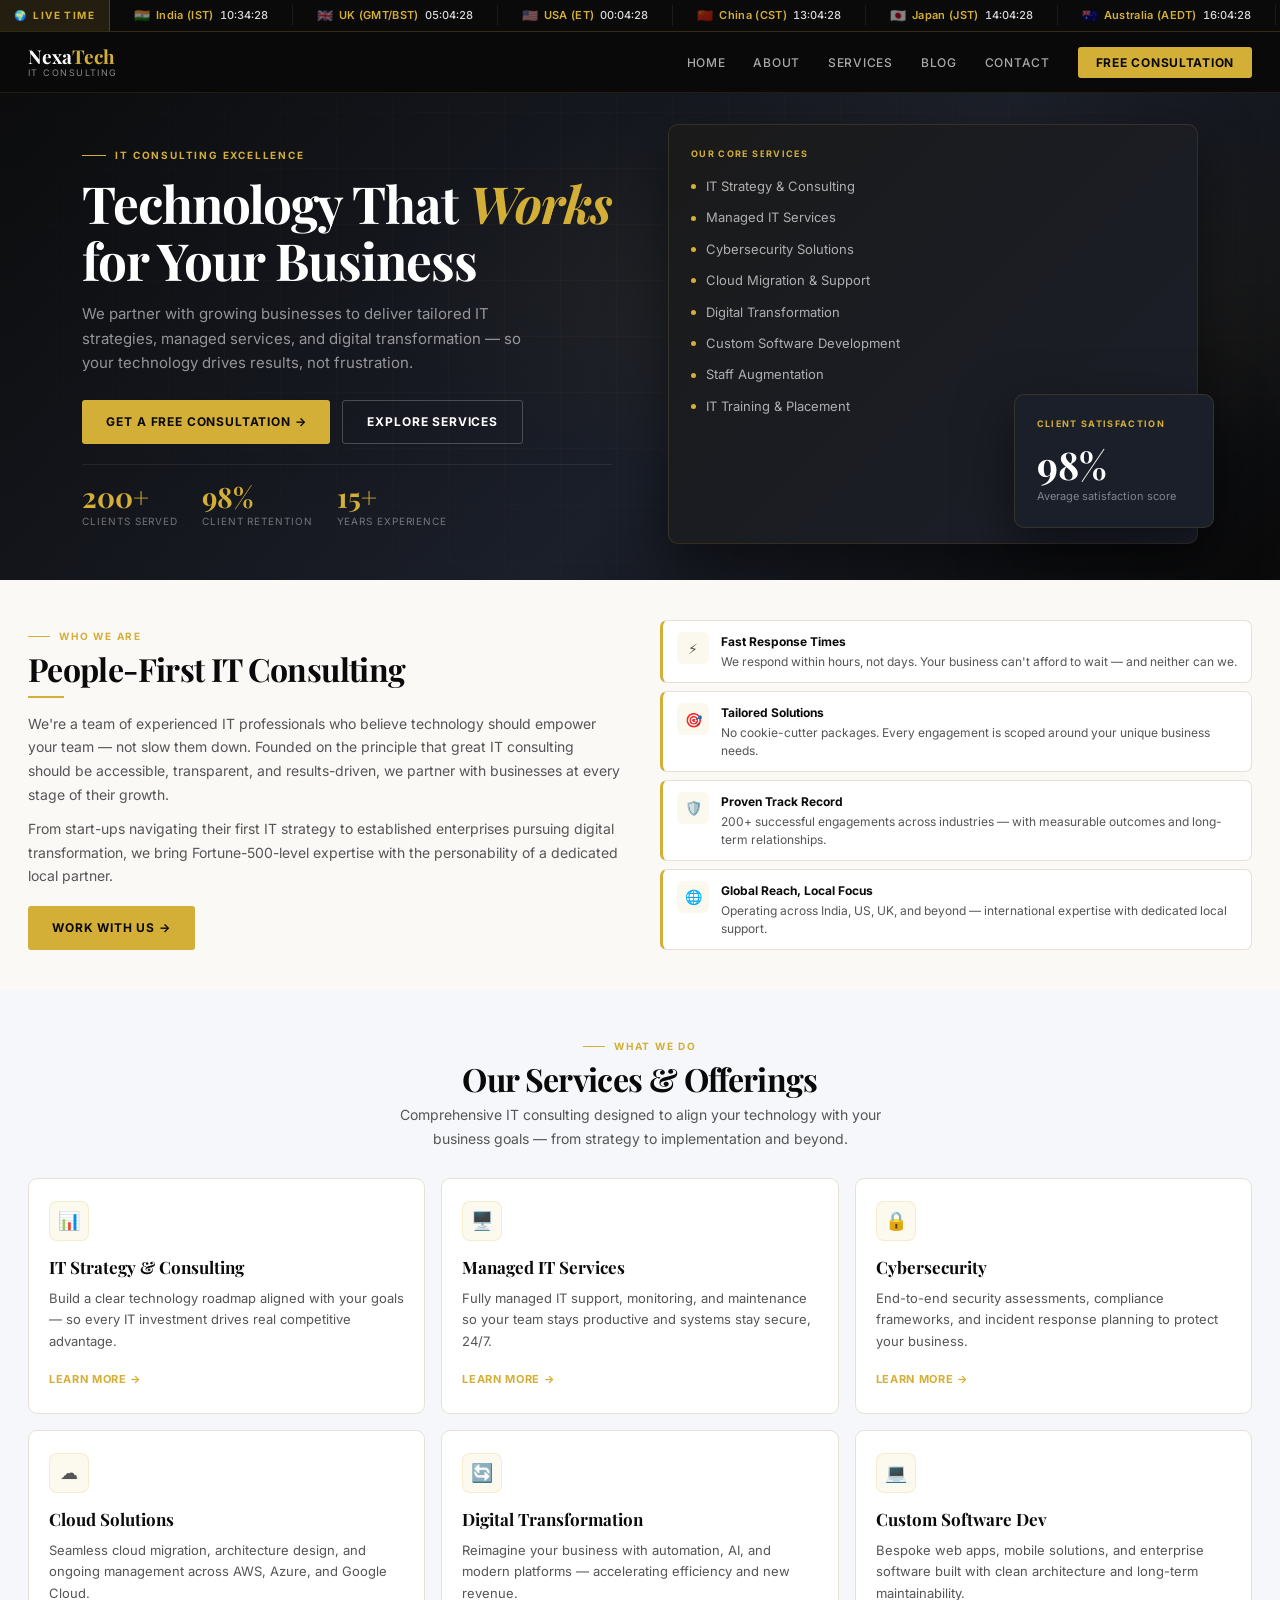
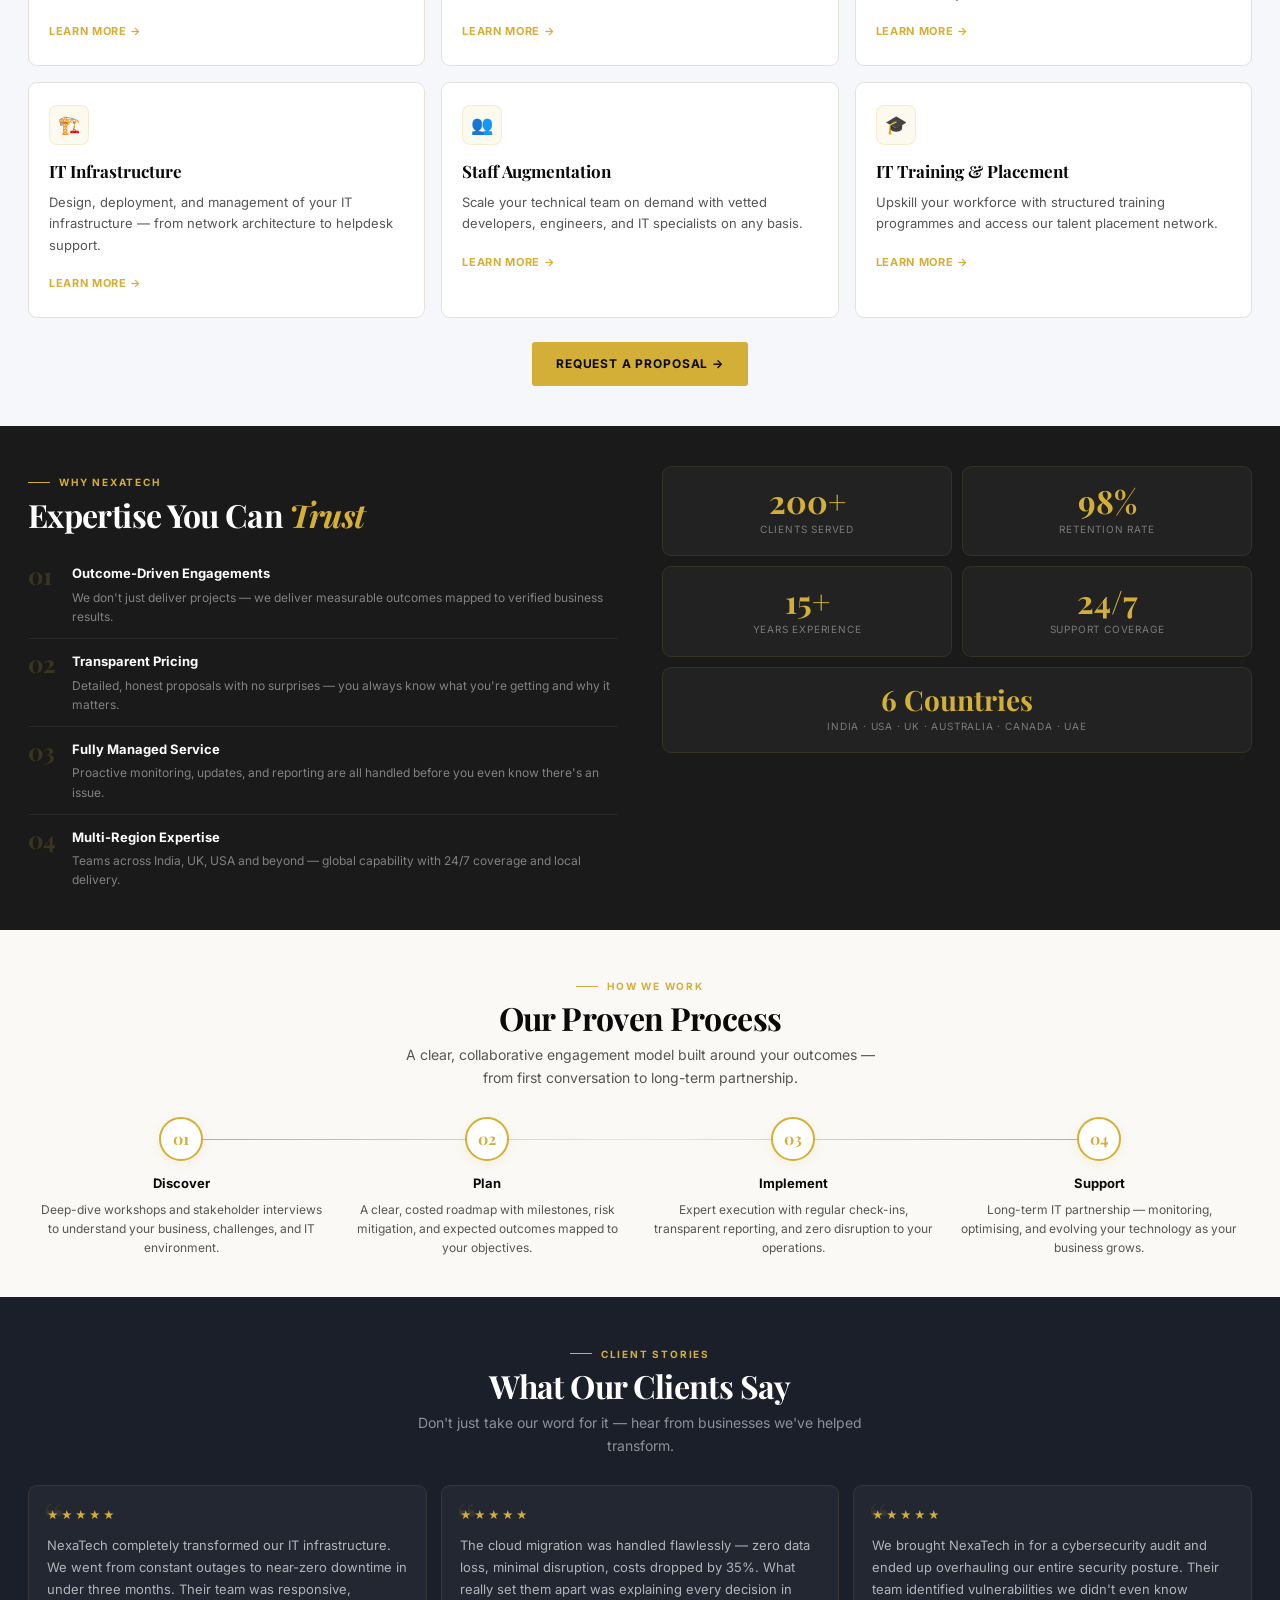
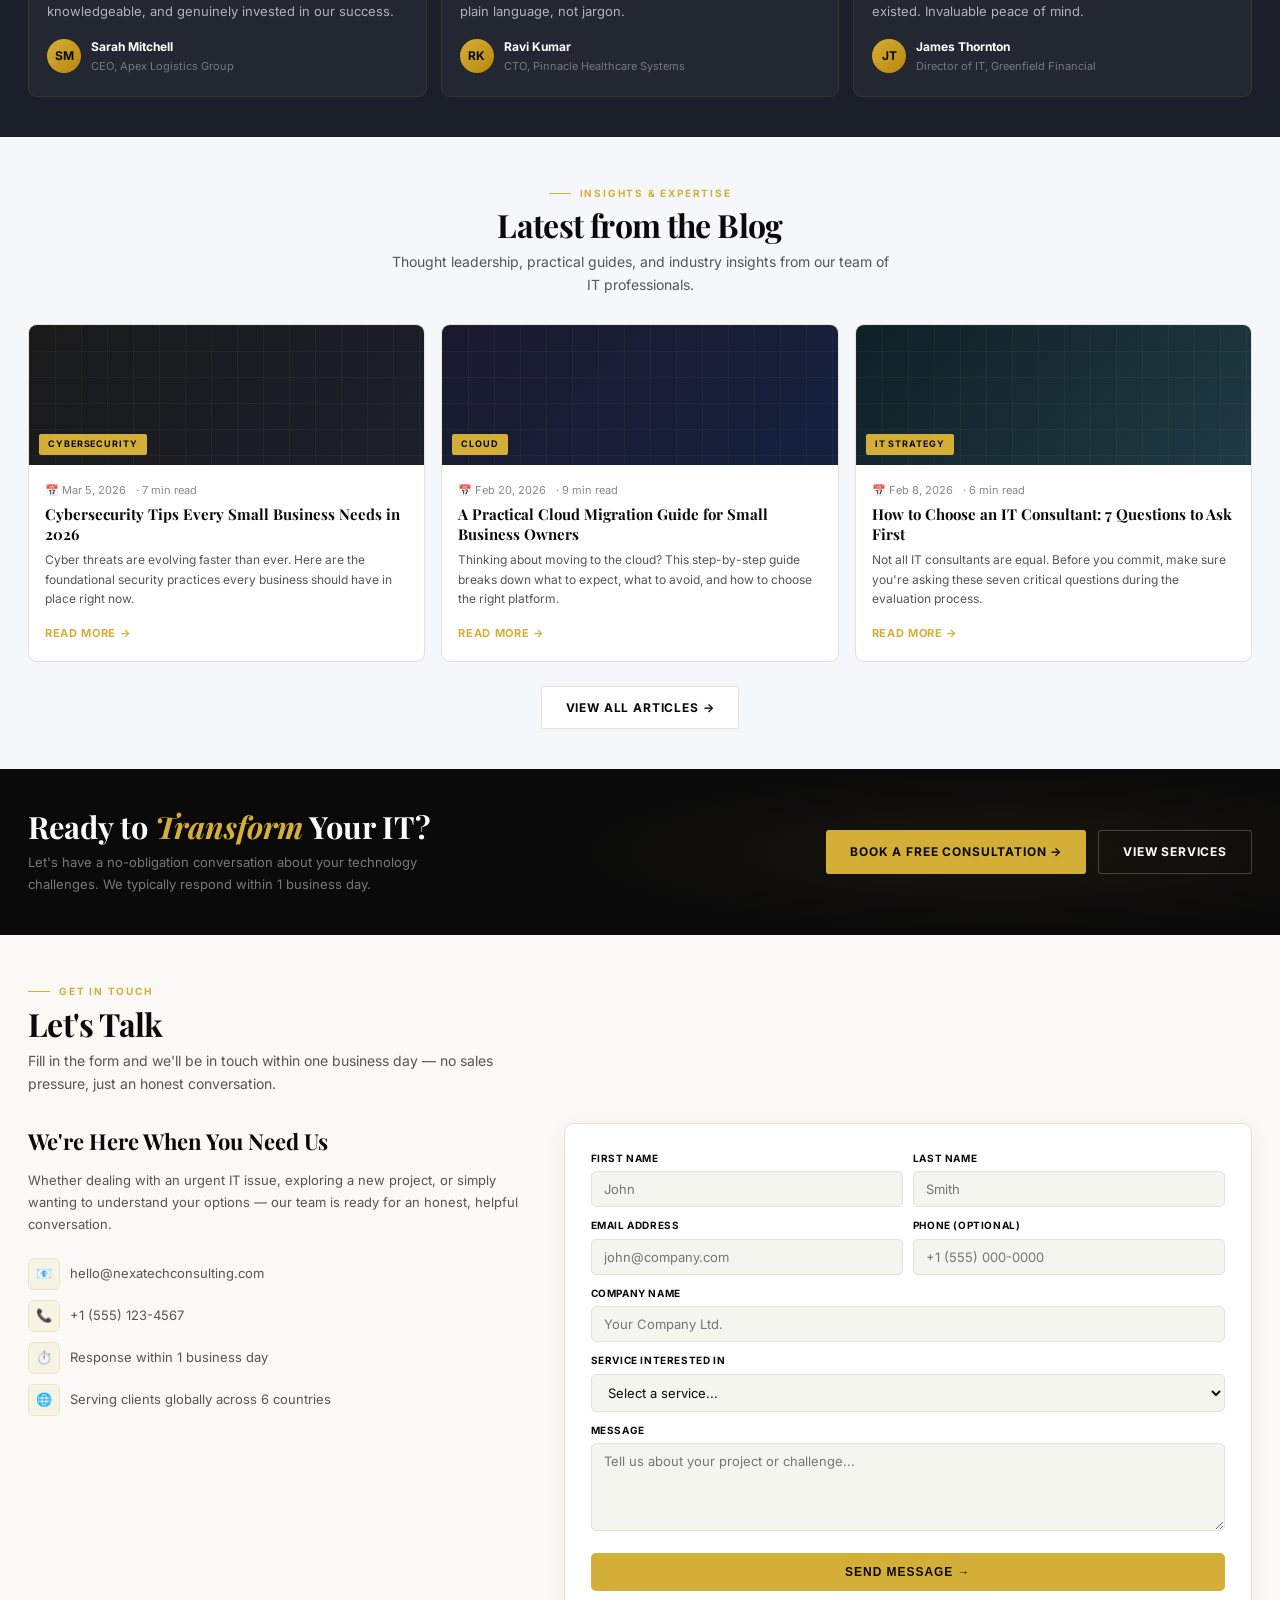
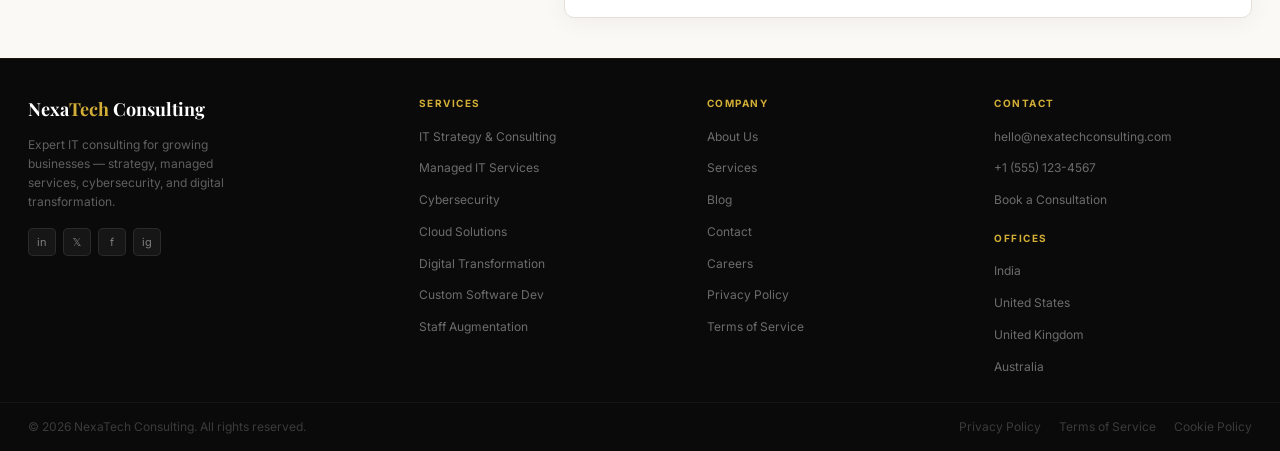
==== commit c731f1fd: "Add files via upload" ====
--- a/index.html
+++ b/index.html
@@ -40,7 +40,9 @@
       background: var(--black);
       border-bottom: 1px solid rgba(212,175,55,0.2);
       height: 32px; overflow: hidden;
-    }
+      transition: transform .3s ease;
+    }
+    .ticker-bar.hidden { transform: translateY(-100%); }
     .ticker-inner { display: flex; align-items: center; height: 100%; }
     .ticker-badge {
       flex-shrink: 0; height: 100%; padding: 0 14px;
@@ -73,12 +75,12 @@
     /* ── NAV ── */
     .nav {
       position: fixed; top: 32px; left: 0; right: 0; z-index: 1000;
-      background: rgba(10,10,10,0.96);
+      background: rgba(10,10,10,0.98);
       backdrop-filter: blur(14px);
       border-bottom: 1px solid rgba(212,175,55,0.12);
-      transition: top .3s, box-shadow .3s;
-    }
-    .nav.up { top: 0; box-shadow: 0 4px 24px rgba(0,0,0,0.45); }
+      transition: top .3s ease, box-shadow .3s;
+    }
+    .nav.scrolled { top: 0; box-shadow: 0 4px 24px rgba(0,0,0,0.5); }
     .nav-inner {
       max-width: 1280px; margin: 0 auto; padding: 0 28px;
       height: 60px; display: flex; align-items: center; justify-content: space-between;
@@ -121,7 +123,7 @@
 
     /* ── HERO ── */
     .hero {
-      min-height: 100vh; background: var(--black);
+      min-height: auto; background: var(--black);
       display: flex; align-items: center;
       position: relative; overflow: hidden;
       padding-top: 92px;
@@ -139,37 +141,37 @@
       mask-image: radial-gradient(ellipse 85% 85% at 50% 50%, black, transparent);
     }
     .hero-inner {
-      max-width: 1280px; margin: 0 auto; padding: 48px 28px 56px;
+      max-width: 1280px; margin: 0 auto; padding: 32px 28px 36px;
       position: relative; z-index: 2;
       display: grid; grid-template-columns: 1fr 1fr; gap: 56px; align-items: center;
     }
     .eyebrow {
       display: inline-flex; align-items: center; gap: 9px;
       font-size: 10px; font-weight: 700; letter-spacing: 0.18em;
-      text-transform: uppercase; color: var(--gold); margin-bottom: 16px;
+      text-transform: uppercase; color: var(--gold); margin-bottom: 12px;
     }
     .eyebrow::before { content: ''; width: 24px; height: 1px; background: var(--gold); }
     .hero h1 {
-      font-family: var(--fd); font-size: clamp(36px, 4.5vw, 60px);
+      font-family: var(--fd); font-size: clamp(34px, 4vw, 54px);
       font-weight: 700; color: var(--white); line-height: 1.1;
-      letter-spacing: -0.02em; margin-bottom: 18px;
+      letter-spacing: -0.02em; margin-bottom: 14px;
     }
     .hero h1 em { font-style: italic; color: var(--gold); }
-    .hero-sub { font-size: 16px; color: rgba(255,255,255,0.55); line-height: 1.7; margin-bottom: 32px; max-width: 460px; }
+    .hero-sub { font-size: 15px; color: rgba(255,255,255,0.55); line-height: 1.65; margin-bottom: 24px; max-width: 460px; }
     .hero-btns { display: flex; gap: 12px; flex-wrap: wrap; }
     .btn { display: inline-flex; align-items: center; gap: 7px; font-family: var(--fb); font-size: 12px; font-weight: 700; letter-spacing: 0.07em; text-transform: uppercase; border-radius: 3px; cursor: pointer; transition: all .2s; border: none; }
-    .btn-gold { background: var(--gold); color: var(--black); padding: 13px 26px; }
+    .btn-gold { background: var(--gold); color: var(--black); padding: 12px 24px; }
     .btn-gold:hover { background: var(--gold-h); transform: translateY(-2px); box-shadow: 0 8px 20px rgba(212,175,55,0.22); }
-    .btn-outline { background: transparent; color: var(--white); padding: 12px 26px; border: 1px solid rgba(255,255,255,0.22); }
+    .btn-outline { background: transparent; color: var(--white); padding: 11px 24px; border: 1px solid rgba(255,255,255,0.22); }
     .btn-outline:hover { border-color: var(--gold); background: rgba(212,175,55,0.07); }
-    .btn-outline-dark { background: var(--white); color: var(--black); padding: 12px 26px; border: 1px solid var(--border); }
+    .btn-outline-dark { background: var(--white); color: var(--black); padding: 11px 24px; border: 1px solid var(--border); }
     .btn-outline-dark:hover { border-color: var(--gold); }
     .hero-stats {
-      display: flex; gap: 28px; margin-top: 32px; padding-top: 24px;
+      display: flex; gap: 24px; margin-top: 20px; padding-top: 18px;
       border-top: 1px solid rgba(255,255,255,0.07);
     }
-    .stat-n { font-family: var(--fd); font-size: 32px; font-weight: 700; color: var(--gold); line-height: 1; }
-    .stat-l { font-size: 10px; color: rgba(255,255,255,0.4); letter-spacing: 0.09em; text-transform: uppercase; margin-top: 3px; }
+    .stat-n { font-family: var(--fd); font-size: 28px; font-weight: 700; color: var(--gold); line-height: 1; }
+    .stat-l { font-size: 10px; color: rgba(255,255,255,0.4); letter-spacing: 0.09em; text-transform: uppercase; margin-top: 2px; }
 
     /* hero visual card */
     .hero-visual { position: relative; height: 420px; }
@@ -195,43 +197,43 @@
     .metric-lbl { font-size: 11px; color: rgba(255,255,255,0.45); margin-top: 3px; }
 
     /* ── SECTION BASE ── */
-    .sec { padding: 52px 28px; }
+    .sec { padding: 40px 28px; }
     .wrap { max-width: 1280px; margin: 0 auto; }
     .sec-eye {
       display: inline-flex; align-items: center; gap: 9px;
       font-size: 10px; font-weight: 700; letter-spacing: 0.18em;
-      text-transform: uppercase; color: var(--gold); margin-bottom: 8px;
+      text-transform: uppercase; color: var(--gold); margin-bottom: 6px;
     }
     .sec-eye::before { content: ''; width: 22px; height: 1px; background: var(--gold); }
     .sec-title {
-      font-family: var(--fd); font-size: clamp(24px, 2.8vw, 38px);
+      font-family: var(--fd); font-size: clamp(22px, 2.5vw, 34px);
       font-weight: 700; color: var(--black); line-height: 1.15; letter-spacing: -0.02em;
     }
     .sec-title.wht { color: var(--white); }
-    .sec-sub { font-size: 15px; color: var(--body); line-height: 1.7; max-width: 520px; margin-top: 8px; }
+    .sec-sub { font-size: 14px; color: var(--body); line-height: 1.65; max-width: 500px; margin-top: 6px; }
     .sec-sub.lt { color: rgba(255,255,255,0.5); }
-    .sec-hd { margin-bottom: 36px; }
+    .sec-hd { margin-bottom: 28px; }
     .sec-hd.ctr { text-align: center; }
     .sec-hd.ctr .sec-eye { justify-content: center; }
-    .sec-hd.ctr .sec-sub { margin: 8px auto 0; }
+    .sec-hd.ctr .sec-sub { margin: 6px auto 0; }
 
     /* ── INTRO ── */
     .intro-bg { background: var(--cream); }
-    .intro-grid { display: grid; grid-template-columns: 1fr 1fr; gap: 48px; align-items: center; }
-    .intro-body p { font-size: 15px; line-height: 1.75; color: var(--body); margin-bottom: 14px; }
+    .intro-grid { display: grid; grid-template-columns: 1fr 1fr; gap: 40px; align-items: center; }
+    .intro-body p { font-size: 14px; line-height: 1.7; color: var(--body); margin-bottom: 10px; }
     .intro-body p:last-child { margin-bottom: 0; }
-    .gold-bar { width: 40px; height: 2px; background: var(--gold); margin: 12px 0 18px; }
-    .feat-list { display: flex; flex-direction: column; gap: 10px; }
+    .gold-bar { width: 36px; height: 2px; background: var(--gold); margin: 8px 0 14px; }
+    .feat-list { display: flex; flex-direction: column; gap: 8px; }
     .feat {
-      display: flex; gap: 14px; align-items: flex-start;
-      padding: 14px 16px; background: var(--white);
+      display: flex; gap: 12px; align-items: flex-start;
+      padding: 11px 14px; background: var(--white);
       border: 1px solid var(--border); border-left: 3px solid var(--gold);
       border-radius: 7px; transition: box-shadow .2s, transform .2s;
     }
     .feat:hover { box-shadow: 0 6px 20px rgba(0,0,0,0.07); transform: translateX(3px); }
-    .feat-ico { width: 36px; height: 36px; background: rgba(212,175,55,0.09); border-radius: 7px; display: flex; align-items: center; justify-content: center; font-size: 16px; flex-shrink: 0; }
-    .feat-txt h4 { font-size: 13px; font-weight: 700; color: var(--black); margin-bottom: 2px; }
-    .feat-txt p { font-size: 12px; color: var(--body); line-height: 1.55; }
+    .feat-ico { width: 32px; height: 32px; background: rgba(212,175,55,0.09); border-radius: 6px; display: flex; align-items: center; justify-content: center; font-size: 14px; flex-shrink: 0; }
+    .feat-txt h4 { font-size: 12px; font-weight: 700; color: var(--black); margin-bottom: 1px; }
+    .feat-txt p { font-size: 12px; color: var(--body); line-height: 1.5; }
 
     /* ── SERVICES ── */
     .svc-bg { background: var(--lgray); }
@@ -255,112 +257,112 @@
 
     /* ── WHY ── */
     .why-bg { background: var(--dark); }
-    .why-grid { display: grid; grid-template-columns: 1fr 1fr; gap: 52px; align-items: start; }
-    .why-list { list-style: none; display: flex; flex-direction: column; gap: 0; margin-top: 24px; }
-    .why-item { display: flex; gap: 14px; padding: 16px 0; border-bottom: 1px solid rgba(255,255,255,0.05); }
-    .why-item:last-child { border-bottom: none; }
-    .why-n { font-family: var(--fd); font-size: 28px; font-weight: 700; color: rgba(212,175,55,0.18); line-height: 1; flex-shrink: 0; width: 36px; }
-    .why-txt h4 { font-size: 14px; font-weight: 700; color: var(--white); margin-bottom: 4px; }
-    .why-txt p { font-size: 12px; color: rgba(255,255,255,0.45); line-height: 1.65; }
-    .why-cards { display: grid; grid-template-columns: 1fr 1fr; gap: 12px; }
-    .why-card { background: rgba(255,255,255,0.04); border: 1px solid rgba(212,175,55,0.1); border-radius: 9px; padding: 22px 18px; text-align: center; }
-    .why-card-n { font-family: var(--fd); font-size: 36px; font-weight: 700; color: var(--gold); line-height: 1; }
-    .why-card-l { font-size: 10px; color: rgba(255,255,255,0.4); letter-spacing: 0.08em; text-transform: uppercase; margin-top: 5px; }
+    .why-grid { display: grid; grid-template-columns: 1fr 1fr; gap: 44px; align-items: start; }
+    .why-list { list-style: none; display: flex; flex-direction: column; gap: 0; margin-top: 18px; }
+    .why-item { display: flex; gap: 12px; padding: 12px 0; border-bottom: 1px solid rgba(255,255,255,0.05); }
+    .why-item:last-child { border-bottom: none; padding-bottom: 0; }
+    .why-n { font-family: var(--fd); font-size: 24px; font-weight: 700; color: rgba(212,175,55,0.18); line-height: 1; flex-shrink: 0; width: 32px; }
+    .why-txt h4 { font-size: 13px; font-weight: 700; color: var(--white); margin-bottom: 3px; }
+    .why-txt p { font-size: 12px; color: rgba(255,255,255,0.45); line-height: 1.6; }
+    .why-cards { display: grid; grid-template-columns: 1fr 1fr; gap: 10px; }
+    .why-card { background: rgba(255,255,255,0.04); border: 1px solid rgba(212,175,55,0.1); border-radius: 9px; padding: 18px 16px; text-align: center; }
+    .why-card-n { font-family: var(--fd); font-size: 32px; font-weight: 700; color: var(--gold); line-height: 1; }
+    .why-card-l { font-size: 10px; color: rgba(255,255,255,0.4); letter-spacing: 0.08em; text-transform: uppercase; margin-top: 4px; }
 
     /* ── PROCESS ── */
     .proc-bg { background: var(--cream); }
     .proc-steps { display: grid; grid-template-columns: repeat(4,1fr); gap: 0; position: relative; }
     .proc-steps::before {
-      content: ''; position: absolute; top: 27px; left: 12.5%; right: 12.5%;
+      content: ''; position: absolute; top: 22px; left: 12.5%; right: 12.5%;
       height: 1px; background: linear-gradient(90deg, var(--gold), rgba(212,175,55,0.25), var(--gold));
     }
-    .proc-step { padding: 0 14px; text-align: center; }
+    .proc-step { padding: 0 12px; text-align: center; }
     .proc-num {
-      width: 54px; height: 54px; background: var(--white); border: 2px solid var(--gold);
+      width: 44px; height: 44px; background: var(--white); border: 2px solid var(--gold);
       border-radius: 50%; display: flex; align-items: center; justify-content: center;
-      font-family: var(--fd); font-size: 18px; font-weight: 700; color: var(--gold);
-      margin: 0 auto 14px; position: relative; z-index: 2;
-      box-shadow: 0 4px 14px rgba(212,175,55,0.14);
-    }
-    .proc-step h4 { font-size: 14px; font-weight: 700; color: var(--black); margin-bottom: 6px; }
-    .proc-step p { font-size: 12px; color: var(--body); line-height: 1.65; }
+      font-family: var(--fd); font-size: 16px; font-weight: 700; color: var(--gold);
+      margin: 0 auto 12px; position: relative; z-index: 2;
+      box-shadow: 0 3px 12px rgba(212,175,55,0.14);
+    }
+    .proc-step h4 { font-size: 13px; font-weight: 700; color: var(--black); margin-bottom: 5px; }
+    .proc-step p { font-size: 12px; color: var(--body); line-height: 1.6; }
 
     /* ── TESTIMONIALS ── */
     .testi-bg { background: var(--navy); }
-    .testi-grid { display: grid; grid-template-columns: repeat(3,1fr); gap: 16px; }
-    .testi-card { background: rgba(255,255,255,0.04); border: 1px solid rgba(212,175,55,0.1); border-radius: 9px; padding: 24px 22px; position: relative; }
-    .testi-card::before { content: '\201C'; font-family: var(--fd); font-size: 64px; color: rgba(212,175,55,0.12); position: absolute; top: 10px; left: 18px; line-height: 1; }
-    .testi-stars { display: flex; gap: 2px; margin-bottom: 12px; }
-    .star { color: var(--gold); font-size: 12px; }
-    .testi-txt { font-size: 13px; color: rgba(255,255,255,0.65); line-height: 1.75; margin-bottom: 18px; position: relative; z-index: 1; }
-    .testi-author { display: flex; align-items: center; gap: 11px; }
-    .t-avatar { width: 38px; height: 38px; border-radius: 50%; background: linear-gradient(135deg,var(--gold),var(--gold-h)); display: flex; align-items: center; justify-content: center; font-weight: 700; font-size: 13px; color: var(--black); flex-shrink: 0; }
-    .t-name { font-size: 13px; font-weight: 700; color: var(--white); }
+    .testi-grid { display: grid; grid-template-columns: repeat(3,1fr); gap: 14px; }
+    .testi-card { background: rgba(255,255,255,0.04); border: 1px solid rgba(212,175,55,0.1); border-radius: 9px; padding: 20px 18px; position: relative; }
+    .testi-card::before { content: '\201C'; font-family: var(--fd); font-size: 52px; color: rgba(212,175,55,0.1); position: absolute; top: 8px; left: 14px; line-height: 1; }
+    .testi-stars { display: flex; gap: 2px; margin-bottom: 10px; }
+    .star { color: var(--gold); font-size: 11px; }
+    .testi-txt { font-size: 13px; color: rgba(255,255,255,0.65); line-height: 1.7; margin-bottom: 14px; position: relative; z-index: 1; }
+    .testi-author { display: flex; align-items: center; gap: 10px; }
+    .t-avatar { width: 34px; height: 34px; border-radius: 50%; background: linear-gradient(135deg,var(--gold),var(--gold-h)); display: flex; align-items: center; justify-content: center; font-weight: 700; font-size: 12px; color: var(--black); flex-shrink: 0; }
+    .t-name { font-size: 12px; font-weight: 700; color: var(--white); }
     .t-role { font-size: 11px; color: rgba(255,255,255,0.38); margin-top: 1px; }
 
     /* ── BLOG ── */
     .blog-bg { background: var(--lgray); }
-    .blog-grid { display: grid; grid-template-columns: repeat(3,1fr); gap: 18px; }
+    .blog-grid { display: grid; grid-template-columns: repeat(3,1fr); gap: 16px; }
     .blog-card { background: var(--white); border: 1px solid var(--border); border-radius: 9px; overflow: hidden; transition: box-shadow .25s, transform .25s; }
-    .blog-card:hover { box-shadow: 0 12px 36px rgba(0,0,0,0.09); transform: translateY(-3px); }
-    .blog-thumb { height: 160px; background: linear-gradient(135deg,var(--dark),var(--navy)); position: relative; overflow: hidden; }
+    .blog-card:hover { box-shadow: 0 10px 30px rgba(0,0,0,0.09); transform: translateY(-3px); }
+    .blog-thumb { height: 140px; background: linear-gradient(135deg,var(--dark),var(--navy)); position: relative; overflow: hidden; }
     .blog-patt { position: absolute; inset: 0; background-image: linear-gradient(rgba(212,175,55,0.05) 1px, transparent 1px), linear-gradient(90deg, rgba(212,175,55,0.05) 1px, transparent 1px); background-size: 26px 26px; }
-    .blog-tag { position: absolute; bottom: 12px; left: 12px; background: var(--gold); color: var(--black); font-size: 9px; font-weight: 700; letter-spacing: 0.1em; text-transform: uppercase; padding: 4px 10px; border-radius: 2px; }
-    .blog-body { padding: 20px; }
-    .blog-meta { display: flex; gap: 10px; font-size: 11px; color: var(--muted); margin-bottom: 8px; }
-    .blog-card h3 { font-family: var(--fd); font-size: 16px; font-weight: 700; color: var(--black); line-height: 1.3; margin-bottom: 7px; }
-    .blog-card p { font-size: 12px; color: var(--body); line-height: 1.65; margin-bottom: 14px; }
+    .blog-tag { position: absolute; bottom: 10px; left: 10px; background: var(--gold); color: var(--black); font-size: 9px; font-weight: 700; letter-spacing: 0.1em; text-transform: uppercase; padding: 3px 9px; border-radius: 2px; }
+    .blog-body { padding: 16px; }
+    .blog-meta { display: flex; gap: 10px; font-size: 11px; color: var(--muted); margin-bottom: 6px; }
+    .blog-card h3 { font-family: var(--fd); font-size: 15px; font-weight: 700; color: var(--black); line-height: 1.3; margin-bottom: 6px; }
+    .blog-card p { font-size: 12px; color: var(--body); line-height: 1.6; margin-bottom: 12px; }
     .blog-more { font-size: 11px; font-weight: 700; color: var(--gold); letter-spacing: 0.06em; text-transform: uppercase; display: inline-flex; align-items: center; gap: 5px; transition: gap .2s; }
     .blog-card:hover .blog-more { gap: 9px; }
 
     /* ── CTA BAND ── */
     .cta-band { background: var(--black); position: relative; overflow: hidden; }
     .cta-band-bg { position: absolute; inset: 0; background: radial-gradient(ellipse 55% 80% at 78% 50%, rgba(212,175,55,0.07) 0%, transparent 60%); }
-    .cta-inner { max-width: 1280px; margin: 0 auto; padding: 52px 28px; position: relative; z-index: 2; display: flex; align-items: center; justify-content: space-between; gap: 40px; }
-    .cta-inner h2 { font-family: var(--fd); font-size: clamp(24px, 2.6vw, 38px); font-weight: 700; color: var(--white); line-height: 1.2; max-width: 460px; }
+    .cta-inner { max-width: 1280px; margin: 0 auto; padding: 40px 28px; position: relative; z-index: 2; display: flex; align-items: center; justify-content: space-between; gap: 36px; }
+    .cta-inner h2 { font-family: var(--fd); font-size: clamp(22px, 2.4vw, 34px); font-weight: 700; color: var(--white); line-height: 1.2; max-width: 440px; }
     .cta-inner h2 em { font-style: italic; color: var(--gold); }
-    .cta-sub { font-size: 14px; color: rgba(255,255,255,0.45); margin-top: 8px; max-width: 460px; }
+    .cta-sub { font-size: 13px; color: rgba(255,255,255,0.45); margin-top: 6px; max-width: 440px; }
     .cta-btns { display: flex; gap: 12px; flex-shrink: 0; }
 
     /* ── CONTACT ── */
     .contact-bg { background: var(--cream); }
-    .contact-grid { display: grid; grid-template-columns: 1fr 1.4fr; gap: 52px; }
-    .contact-info h3 { font-family: var(--fd); font-size: 24px; font-weight: 700; color: var(--black); margin-bottom: 12px; }
-    .contact-info p { font-size: 14px; color: var(--body); line-height: 1.75; margin-bottom: 28px; }
-    .cdet-list { display: flex; flex-direction: column; gap: 12px; }
-    .cdet { display: flex; align-items: center; gap: 12px; font-size: 13px; color: var(--body); }
-    .cdet-ico { width: 36px; height: 36px; background: rgba(212,175,55,0.09); border: 1px solid rgba(212,175,55,0.18); border-radius: 7px; display: flex; align-items: center; justify-content: center; font-size: 14px; flex-shrink: 0; }
-    .form-wrap { background: var(--white); border: 1px solid var(--border); border-radius: 10px; padding: 32px; box-shadow: 0 6px 30px rgba(0,0,0,0.05); }
-    .form-row { display: grid; grid-template-columns: 1fr 1fr; gap: 12px; }
-    .fg { margin-bottom: 12px; }
-    .fg label { display: block; font-size: 11px; font-weight: 700; letter-spacing: 0.06em; text-transform: uppercase; color: var(--black); margin-bottom: 6px; }
+    .contact-grid { display: grid; grid-template-columns: 1fr 1.4fr; gap: 44px; }
+    .contact-info h3 { font-family: var(--fd); font-size: 22px; font-weight: 700; color: var(--black); margin-bottom: 10px; }
+    .contact-info p { font-size: 13px; color: var(--body); line-height: 1.7; margin-bottom: 22px; }
+    .cdet-list { display: flex; flex-direction: column; gap: 10px; }
+    .cdet { display: flex; align-items: center; gap: 10px; font-size: 13px; color: var(--body); }
+    .cdet-ico { width: 32px; height: 32px; background: rgba(212,175,55,0.09); border: 1px solid rgba(212,175,55,0.18); border-radius: 6px; display: flex; align-items: center; justify-content: center; font-size: 13px; flex-shrink: 0; }
+    .form-wrap { background: var(--white); border: 1px solid var(--border); border-radius: 10px; padding: 26px; box-shadow: 0 4px 24px rgba(0,0,0,0.05); }
+    .form-row { display: grid; grid-template-columns: 1fr 1fr; gap: 10px; }
+    .fg { margin-bottom: 10px; }
+    .fg label { display: block; font-size: 10px; font-weight: 700; letter-spacing: 0.06em; text-transform: uppercase; color: var(--black); margin-bottom: 5px; }
     .fg input, .fg select, .fg textarea {
-      width: 100%; padding: 10px 13px; background: var(--parch);
+      width: 100%; padding: 9px 12px; background: var(--parch);
       border: 1px solid var(--border); border-radius: 5px;
       font-family: var(--fb); font-size: 13px; color: var(--black);
       outline: none; transition: border-color .2s, box-shadow .2s;
     }
     .fg input:focus, .fg select:focus, .fg textarea:focus { border-color: var(--gold); box-shadow: 0 0 0 3px rgba(212,175,55,0.1); }
-    .fg textarea { resize: vertical; min-height: 100px; }
-    .form-submit { width: 100%; background: var(--gold); color: var(--black); font-size: 12px; font-weight: 700; letter-spacing: 0.08em; text-transform: uppercase; padding: 13px; border-radius: 5px; border: none; cursor: pointer; transition: background .2s, transform .15s; margin-top: 6px; }
+    .fg textarea { resize: vertical; min-height: 88px; }
+    .form-submit { width: 100%; background: var(--gold); color: var(--black); font-size: 12px; font-weight: 700; letter-spacing: 0.08em; text-transform: uppercase; padding: 12px; border-radius: 5px; border: none; cursor: pointer; transition: background .2s, transform .15s; margin-top: 4px; }
     .form-submit:hover { background: var(--gold-h); transform: translateY(-2px); }
 
     /* ── FOOTER ── */
     footer { background: var(--black); border-top: 1px solid rgba(212,175,55,0.08); }
-    .foot-main { max-width: 1280px; margin: 0 auto; padding: 48px 28px 32px; display: grid; grid-template-columns: 1.4fr 1fr 1fr 1fr; gap: 36px; }
-    .foot-brand-name { font-family: var(--fd); font-size: 20px; font-weight: 700; color: var(--white); }
+    .foot-main { max-width: 1280px; margin: 0 auto; padding: 36px 28px 24px; display: grid; grid-template-columns: 1.4fr 1fr 1fr 1fr; gap: 30px; }
+    .foot-brand-name { font-family: var(--fd); font-size: 18px; font-weight: 700; color: var(--white); }
     .foot-brand-name span { color: var(--gold); }
-    .foot-desc { font-size: 13px; color: rgba(255,255,255,0.35); line-height: 1.65; margin: 12px 0 20px; max-width: 240px; }
-    .socials { display: flex; gap: 8px; }
-    .soc { width: 32px; height: 32px; background: rgba(255,255,255,0.05); border: 1px solid rgba(255,255,255,0.09); border-radius: 5px; display: flex; align-items: center; justify-content: center; font-size: 12px; color: rgba(255,255,255,0.45); transition: all .2s; }
+    .foot-desc { font-size: 12px; color: rgba(255,255,255,0.35); line-height: 1.6; margin: 10px 0 16px; max-width: 220px; }
+    .socials { display: flex; gap: 7px; }
+    .soc { width: 28px; height: 28px; background: rgba(255,255,255,0.05); border: 1px solid rgba(255,255,255,0.09); border-radius: 5px; display: flex; align-items: center; justify-content: center; font-size: 11px; color: rgba(255,255,255,0.45); transition: all .2s; }
     .soc:hover { background: rgba(212,175,55,0.1); border-color: rgba(212,175,55,0.28); color: var(--gold); }
-    .foot-col h5 { font-size: 10px; font-weight: 700; letter-spacing: 0.15em; text-transform: uppercase; color: var(--gold); margin-bottom: 14px; }
-    .foot-links { list-style: none; display: flex; flex-direction: column; gap: 8px; }
-    .foot-links a { font-size: 13px; color: rgba(255,255,255,0.4); transition: color .2s; }
+    .foot-col h5 { font-size: 10px; font-weight: 700; letter-spacing: 0.15em; text-transform: uppercase; color: var(--gold); margin-bottom: 12px; }
+    .foot-links { list-style: none; display: flex; flex-direction: column; gap: 7px; }
+    .foot-links a { font-size: 12px; color: rgba(255,255,255,0.4); transition: color .2s; }
     .foot-links a:hover { color: var(--white); }
-    .foot-bot { border-top: 1px solid rgba(255,255,255,0.05); padding: 18px 28px; max-width: 1280px; margin: 0 auto; display: flex; align-items: center; justify-content: space-between; gap: 12px; }
+    .foot-bot { border-top: 1px solid rgba(255,255,255,0.05); padding: 14px 28px; max-width: 1280px; margin: 0 auto; display: flex; align-items: center; justify-content: space-between; gap: 12px; }
     .foot-bot p { font-size: 12px; color: rgba(255,255,255,0.2); }
-    .foot-bot-links { display: flex; gap: 20px; }
+    .foot-bot-links { display: flex; gap: 18px; }
     .foot-bot-links a { font-size: 12px; color: rgba(255,255,255,0.2); transition: color .2s; }
     .foot-bot-links a:hover { color: rgba(255,255,255,0.55); }
 
@@ -370,25 +372,25 @@
       .nav { top: 0; }
       .nav-links { display: none; }
       .burger { display: flex; }
-      .hero-inner { grid-template-columns: 1fr; gap: 32px; }
+      .hero-inner { grid-template-columns: 1fr; gap: 28px; }
       .hero-visual { display: none; }
-      .intro-grid, .why-grid, .contact-grid { grid-template-columns: 1fr; gap: 32px; }
+      .intro-grid, .why-grid, .contact-grid { grid-template-columns: 1fr; gap: 28px; }
       .svc-grid, .testi-grid, .blog-grid { grid-template-columns: 1fr 1fr; }
-      .proc-steps { grid-template-columns: 1fr 1fr; gap: 28px; }
+      .proc-steps { grid-template-columns: 1fr 1fr; gap: 24px; }
       .proc-steps::before { display: none; }
       .foot-main { grid-template-columns: 1fr 1fr; }
       .cta-inner { flex-direction: column; align-items: flex-start; }
     }
     @media (max-width: 767px) {
-      .sec { padding: 40px 18px; }
+      .sec { padding: 32px 16px; }
       .svc-grid, .testi-grid, .blog-grid, .why-cards, .proc-steps { grid-template-columns: 1fr; }
       .form-row { grid-template-columns: 1fr; }
-      .foot-main { grid-template-columns: 1fr; }
+      .foot-main { grid-template-columns: 1fr; gap: 24px; }
       .foot-bot { flex-direction: column; text-align: center; }
-      .hero-stats { flex-direction: column; gap: 14px; }
-      .form-wrap { padding: 22px 16px; }
-      .nav-inner { padding: 0 18px; }
-      .hero-inner { padding: 36px 18px 44px; }
+      .hero-stats { flex-direction: column; gap: 12px; }
+      .form-wrap { padding: 18px 14px; }
+      .nav-inner { padding: 0 16px; }
+      .hero-inner { padding: 28px 16px 32px; }
     }
   </style>
 </head>
@@ -488,7 +490,7 @@
         <div class="gold-bar"></div>
         <p>We're a team of experienced IT professionals who believe technology should empower your team — not slow them down. Founded on the principle that great IT consulting should be accessible, transparent, and results-driven, we partner with businesses at every stage of their growth.</p>
         <p>From start-ups navigating their first IT strategy to established enterprises pursuing digital transformation, we bring Fortune-500-level expertise with the personability of a dedicated local partner.</p>
-        <div style="margin-top:22px">
+        <div style="margin-top:18px">
           <a href="#contact" class="btn btn-gold">Work With Us →</a>
         </div>
       </div>
@@ -533,7 +535,7 @@
       <div class="svc-card"><div class="svc-ico">👥</div><h3>Staff Augmentation</h3><p>Scale your technical team on demand with vetted developers, engineers, and IT specialists on any basis.</p><span class="svc-lnk">Learn More →</span></div>
       <div class="svc-card"><div class="svc-ico">🎓</div><h3>IT Training &amp; Placement</h3><p>Upskill your workforce with structured training programmes and access our talent placement network.</p><span class="svc-lnk">Learn More →</span></div>
     </div>
-    <div style="text-align:center;margin-top:32px">
+    <div style="text-align:center;margin-top:24px">
       <a href="#contact" class="btn btn-gold">Request a Proposal →</a>
     </div>
   </div>
@@ -661,7 +663,7 @@
         </div>
       </div>
     </div>
-    <div style="text-align:center;margin-top:30px">
+    <div style="text-align:center;margin-top:24px">
       <a href="#blog" class="btn btn-outline-dark">View All Articles →</a>
     </div>
   </div>
@@ -850,8 +852,11 @@
 
   /* ── NAV SCROLL ── */
   var nav = document.getElementById('mainNav');
+  var ticker = document.querySelector('.ticker-bar');
   window.addEventListener('scroll', function() {
-    nav.classList.toggle('up', window.scrollY > 50);
+    var scrolled = window.scrollY > 40;
+    nav.classList.toggle('scrolled', scrolled);
+    if (ticker) ticker.classList.toggle('hidden', scrolled);
   });
 
   /* ── SCROLL REVEAL ── */
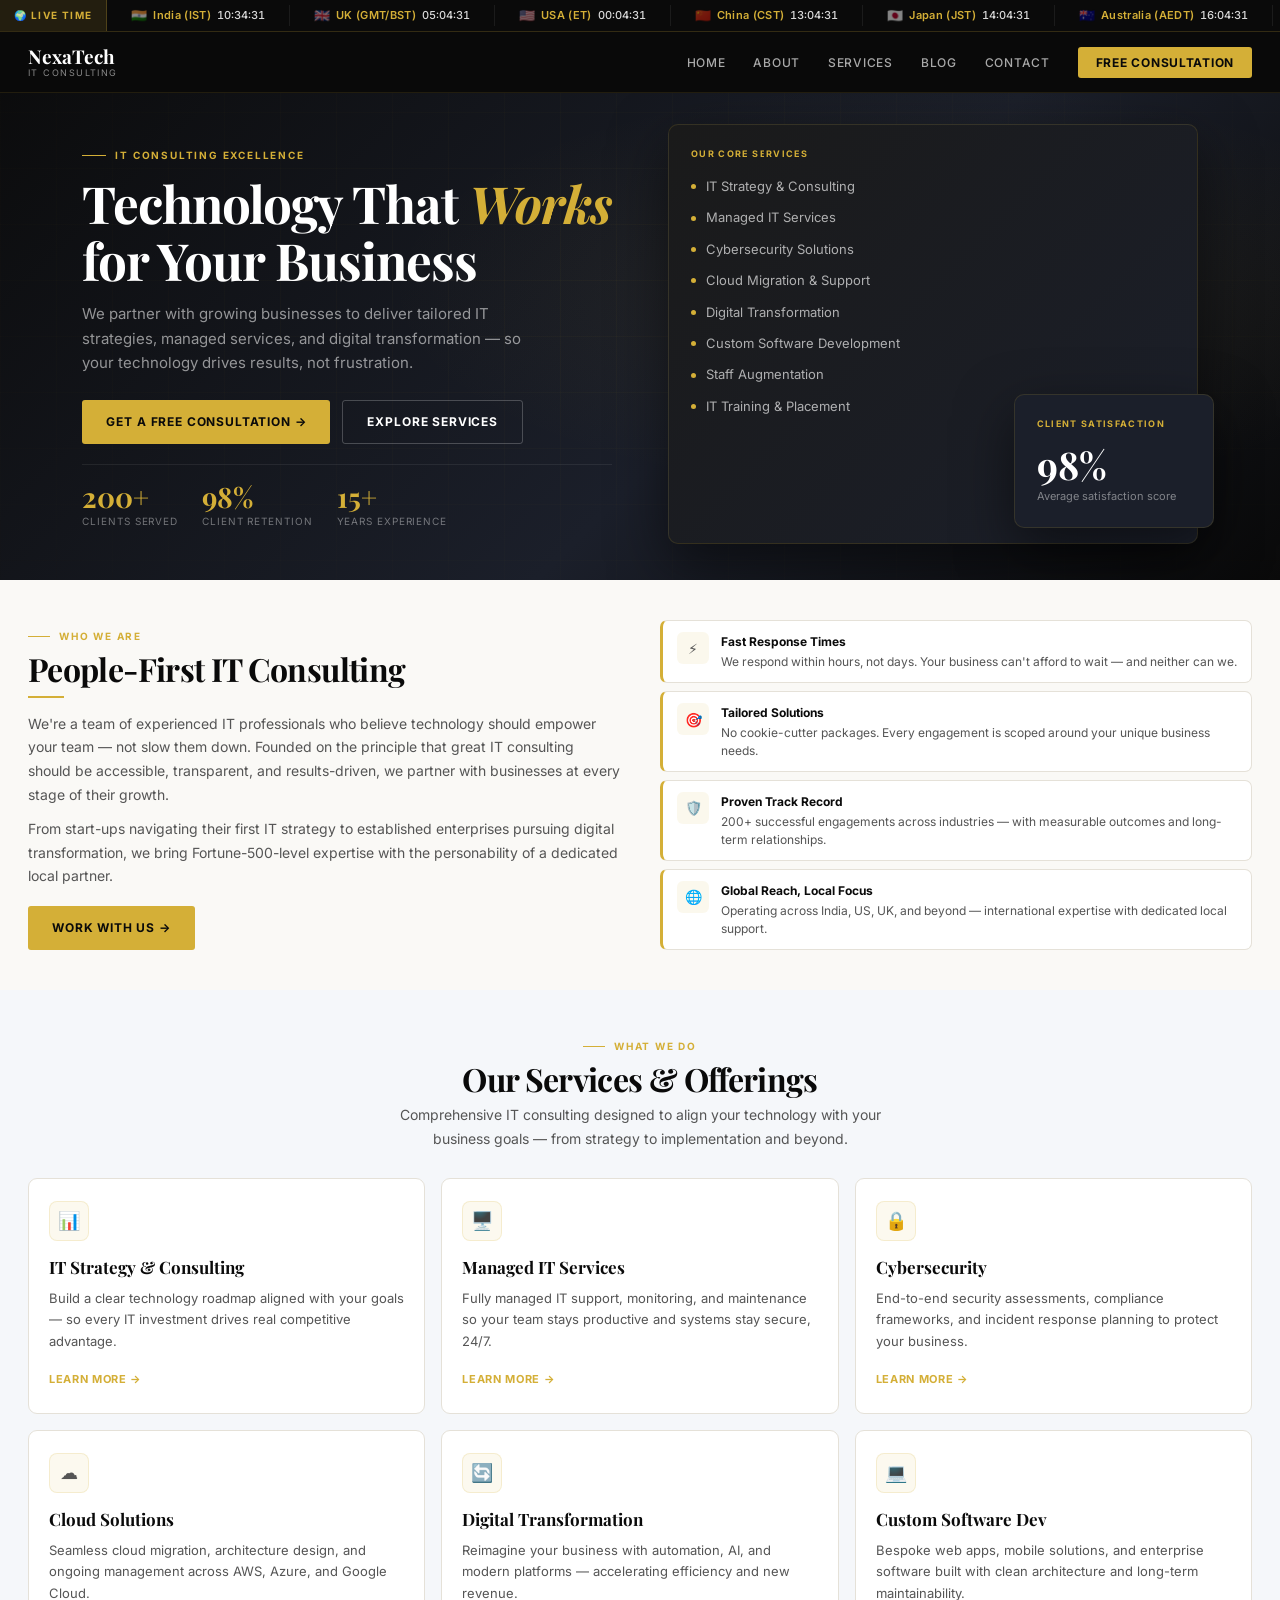
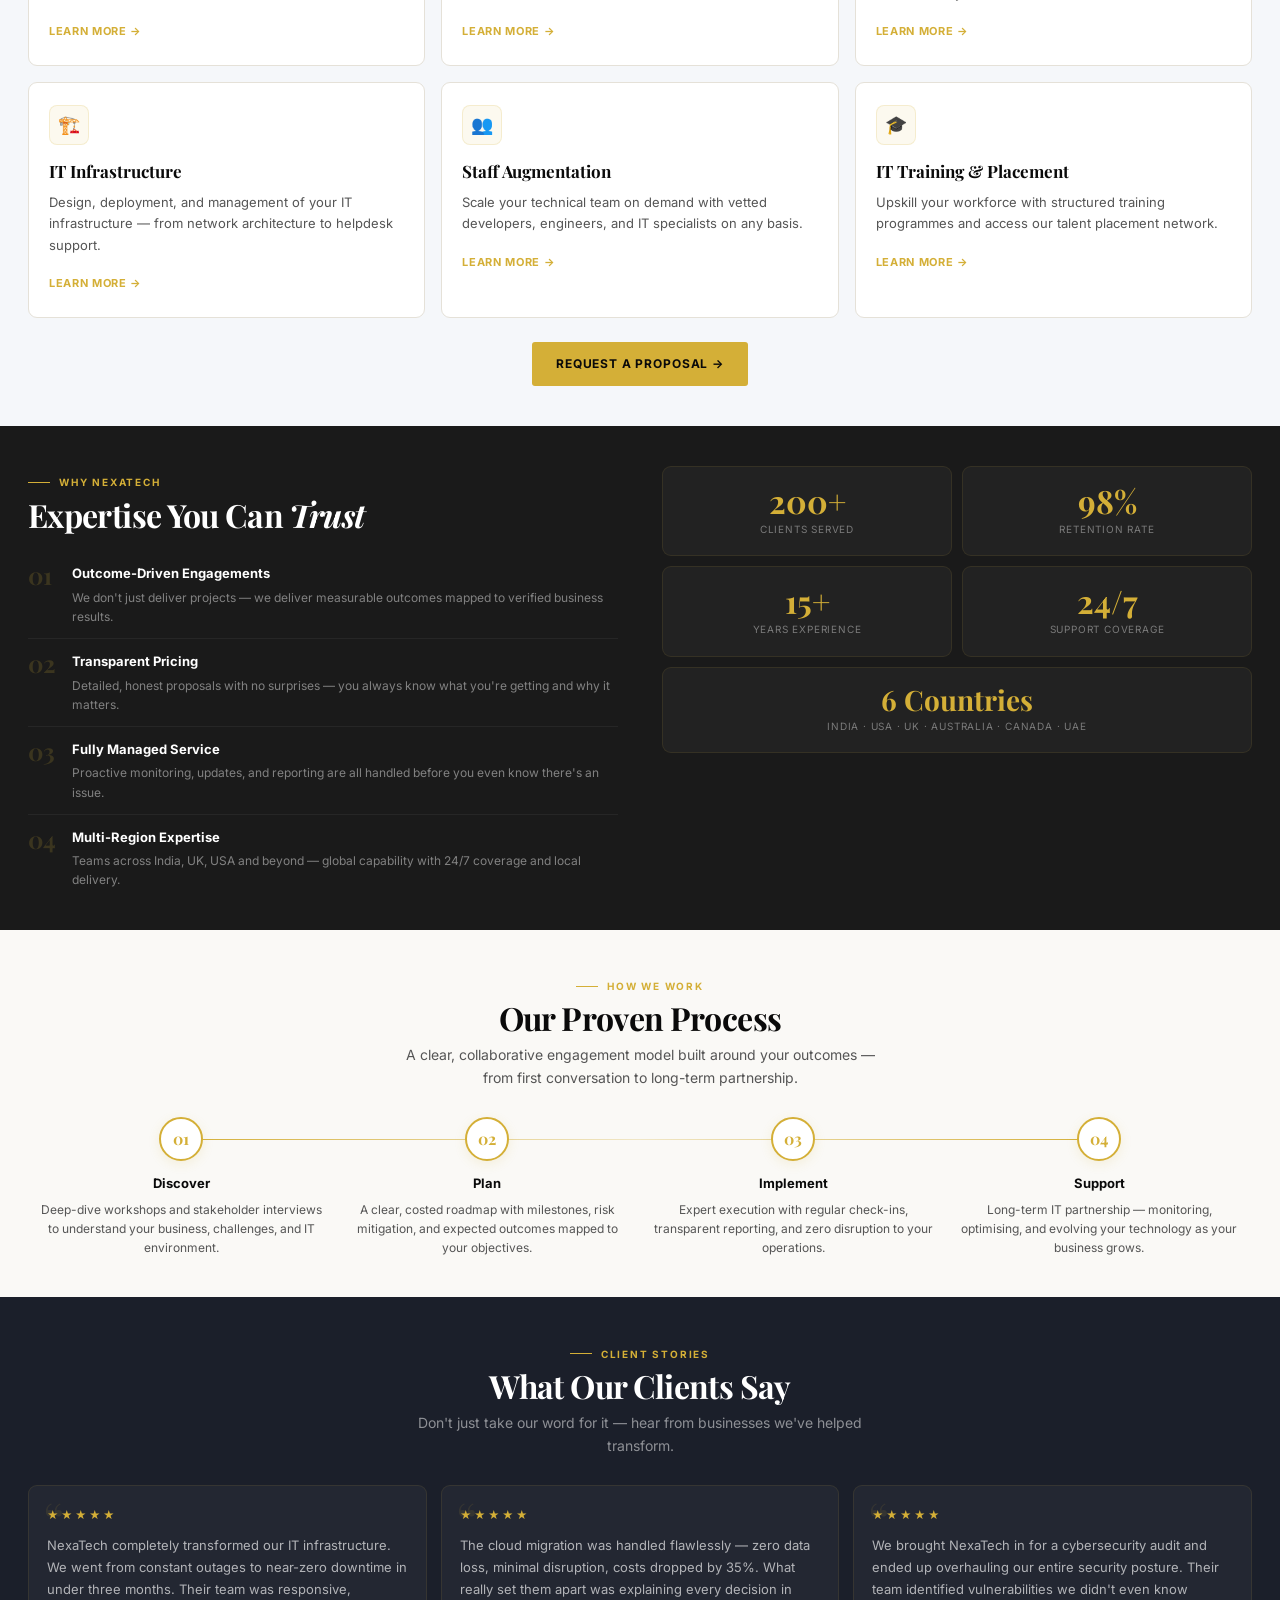
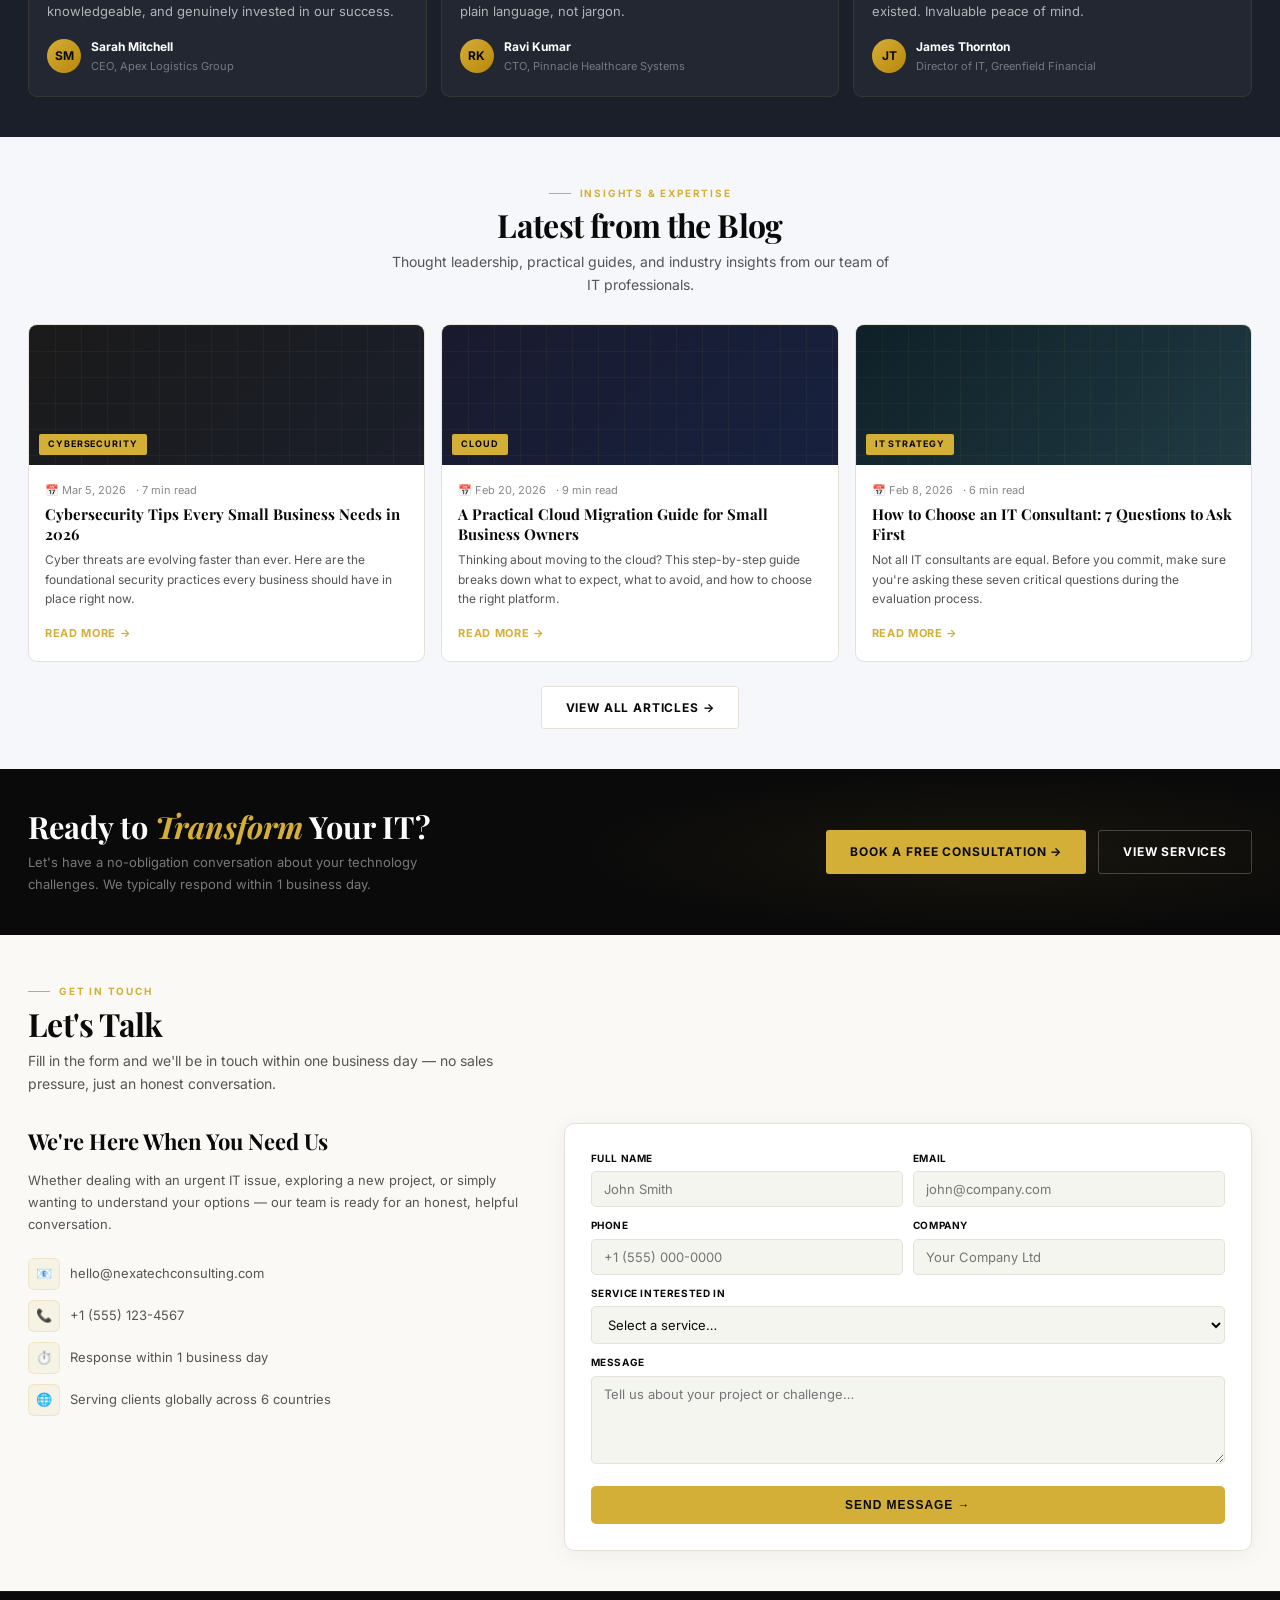
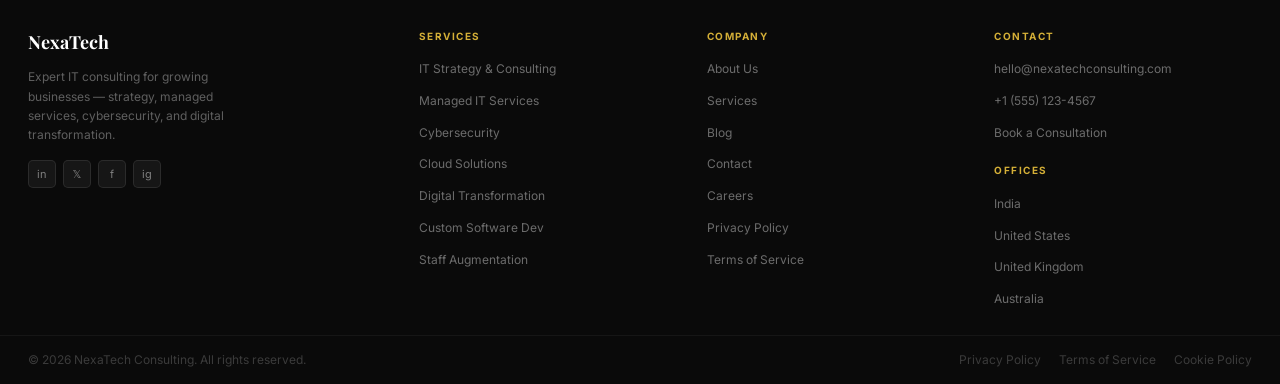
==== commit 5562ab7a: "Add files via upload" ====
--- a/index.html
+++ b/index.html
@@ -5,882 +5,220 @@
   <meta name="viewport" content="width=device-width, initial-scale=1.0" />
   <title>NexaTech Consulting | IT Strategy, Managed IT &amp; Cybersecurity</title>
   <meta name="description" content="Expert IT consulting for growing businesses. IT strategy, managed IT services, cybersecurity, cloud solutions, and digital transformation." />
+
+  <!-- Fonts -->
   <link rel="preconnect" href="https://fonts.googleapis.com" />
   <link rel="preconnect" href="https://fonts.gstatic.com" crossorigin />
   <link href="https://fonts.googleapis.com/css2?family=Playfair+Display:ital,wght@0,400;0,700;1,400&family=Inter:wght@300;400;500;600;700&display=swap" rel="stylesheet" />
-  <style>
-    /* ── VARIABLES ── */
-    :root {
-      --gold: #D4AF37;
-      --gold-h: #B8860B;
-      --black: #0A0A0A;
-      --dark: #1A1A1A;
-      --navy: #1B1F2A;
-      --cream: #FAF9F6;
-      --lgray: #F5F7FA;
-      --parch: #F5F5F0;
-      --border: #E5E1D8;
-      --body: #555555;
-      --muted: #888888;
-      --white: #ffffff;
-      --fd: 'Playfair Display', Georgia, serif;
-      --fb: 'Inter', system-ui, sans-serif;
-    }
-
-    /* ── RESET ── */
-    *, *::before, *::after { box-sizing: border-box; margin: 0; padding: 0; }
-    html { scroll-behavior: smooth; }
-    body { font-family: var(--fb); font-size: 15px; line-height: 1.65; color: var(--body); background: var(--cream); overflow-x: hidden; }
-    a { text-decoration: none; color: inherit; }
-    img { max-width: 100%; display: block; }
-
-    /* ── TICKER ── */
-    .ticker-bar {
-      position: fixed; top: 0; left: 0; right: 0; z-index: 1100;
-      background: var(--black);
-      border-bottom: 1px solid rgba(212,175,55,0.2);
-      height: 32px; overflow: hidden;
-      transition: transform .3s ease;
-    }
-    .ticker-bar.hidden { transform: translateY(-100%); }
-    .ticker-inner { display: flex; align-items: center; height: 100%; }
-    .ticker-badge {
-      flex-shrink: 0; height: 100%; padding: 0 14px;
-      display: flex; align-items: center; gap: 6px;
-      background: rgba(212,175,55,0.12);
-      border-right: 1px solid rgba(212,175,55,0.25);
-      font-size: 10px; font-weight: 700; letter-spacing: 0.14em;
-      text-transform: uppercase; color: var(--gold); white-space: nowrap;
-    }
-    .ticker-scroll { flex: 1; overflow: hidden; position: relative; }
-    .ticker-track {
-      display: flex; white-space: nowrap;
-      animation: scroll-ticker 32s linear infinite;
-    }
-    .ticker-track:hover { animation-play-state: paused; }
-    .t-item {
-      display: inline-flex; align-items: center; gap: 6px;
-      padding: 0 24px; font-size: 11px;
-      border-right: 1px solid rgba(255,255,255,0.07);
-      color: rgba(255,255,255,0.5);
-    }
-    .t-item .flag { font-size: 13px; }
-    .t-item .cname { color: var(--gold); font-weight: 600; letter-spacing: 0.03em; }
-    .t-item .ctime { color: rgba(255,255,255,0.85); font-variant-numeric: tabular-nums; font-weight: 500; }
-    @keyframes scroll-ticker {
-      0%   { transform: translateX(0); }
-      100% { transform: translateX(-50%); }
-    }
-
-    /* ── NAV ── */
-    .nav {
-      position: fixed; top: 32px; left: 0; right: 0; z-index: 1000;
-      background: rgba(10,10,10,0.98);
-      backdrop-filter: blur(14px);
-      border-bottom: 1px solid rgba(212,175,55,0.12);
-      transition: top .3s ease, box-shadow .3s;
-    }
-    .nav.scrolled { top: 0; box-shadow: 0 4px 24px rgba(0,0,0,0.5); }
-    .nav-inner {
-      max-width: 1280px; margin: 0 auto; padding: 0 28px;
-      height: 60px; display: flex; align-items: center; justify-content: space-between;
-    }
-    .logo { display: flex; flex-direction: column; line-height: 1; }
-    .logo-name { font-family: var(--fd); font-size: 19px; font-weight: 700; color: var(--white); }
-    .logo-name span { color: var(--gold); }
-    .logo-sub { font-size: 9px; color: var(--muted); letter-spacing: 0.16em; text-transform: uppercase; margin-top: 2px; }
-    .nav-links { display: flex; align-items: center; gap: 28px; list-style: none; }
-    .nav-links a {
-      font-size: 12px; font-weight: 500; letter-spacing: 0.06em; text-transform: uppercase;
-      color: rgba(255,255,255,0.65); transition: color .2s; position: relative;
-    }
-    .nav-links a::after {
-      content: ''; position: absolute; bottom: -3px; left: 0; right: 0;
-      height: 1px; background: var(--gold); transform: scaleX(0); transition: transform .2s;
-    }
-    .nav-links a:hover { color: var(--white); }
-    .nav-links a:hover::after { transform: scaleX(1); }
-    .nav-cta {
-      background: var(--gold) !important; color: var(--black) !important;
-      font-weight: 700 !important; padding: 8px 18px !important;
-      border-radius: 3px; transition: background .2s !important;
-    }
-    .nav-cta:hover { background: var(--gold-h) !important; }
-    .nav-cta::after { display: none !important; }
-    .burger { display: none; flex-direction: column; gap: 4px; cursor: pointer; }
-    .burger span { width: 22px; height: 2px; background: var(--white); border-radius: 2px; }
-
-    /* ── MOBILE MENU ── */
-    .mmenu {
-      display: none; position: fixed; inset: 0; z-index: 1050;
-      background: var(--black); flex-direction: column;
-      align-items: center; justify-content: center; gap: 28px;
-    }
-    .mmenu.open { display: flex; }
-    .mmenu a { font-family: var(--fd); font-size: 26px; color: var(--white); transition: color .2s; }
-    .mmenu a:hover { color: var(--gold); }
-    .mmenu-close { position: absolute; top: 20px; right: 28px; background: none; border: none; color: var(--white); font-size: 28px; cursor: pointer; line-height: 1; }
-
-    /* ── HERO ── */
-    .hero {
-      min-height: auto; background: var(--black);
-      display: flex; align-items: center;
-      position: relative; overflow: hidden;
-      padding-top: 92px;
-    }
-    .hero-bg {
-      position: absolute; inset: 0;
-      background:
-        radial-gradient(ellipse 70% 60% at 72% 50%, rgba(212,175,55,0.07) 0%, transparent 60%),
-        linear-gradient(135deg, #0A0A0A 0%, #1B1F2A 60%, #0A0A0A 100%);
-    }
-    .hero-grid {
-      position: absolute; inset: 0;
-      background-image: linear-gradient(rgba(212,175,55,0.035) 1px, transparent 1px), linear-gradient(90deg, rgba(212,175,55,0.035) 1px, transparent 1px);
-      background-size: 56px 56px;
-      mask-image: radial-gradient(ellipse 85% 85% at 50% 50%, black, transparent);
-    }
-    .hero-inner {
-      max-width: 1280px; margin: 0 auto; padding: 32px 28px 36px;
-      position: relative; z-index: 2;
-      display: grid; grid-template-columns: 1fr 1fr; gap: 56px; align-items: center;
-    }
-    .eyebrow {
-      display: inline-flex; align-items: center; gap: 9px;
-      font-size: 10px; font-weight: 700; letter-spacing: 0.18em;
-      text-transform: uppercase; color: var(--gold); margin-bottom: 12px;
-    }
-    .eyebrow::before { content: ''; width: 24px; height: 1px; background: var(--gold); }
-    .hero h1 {
-      font-family: var(--fd); font-size: clamp(34px, 4vw, 54px);
-      font-weight: 700; color: var(--white); line-height: 1.1;
-      letter-spacing: -0.02em; margin-bottom: 14px;
-    }
-    .hero h1 em { font-style: italic; color: var(--gold); }
-    .hero-sub { font-size: 15px; color: rgba(255,255,255,0.55); line-height: 1.65; margin-bottom: 24px; max-width: 460px; }
-    .hero-btns { display: flex; gap: 12px; flex-wrap: wrap; }
-    .btn { display: inline-flex; align-items: center; gap: 7px; font-family: var(--fb); font-size: 12px; font-weight: 700; letter-spacing: 0.07em; text-transform: uppercase; border-radius: 3px; cursor: pointer; transition: all .2s; border: none; }
-    .btn-gold { background: var(--gold); color: var(--black); padding: 12px 24px; }
-    .btn-gold:hover { background: var(--gold-h); transform: translateY(-2px); box-shadow: 0 8px 20px rgba(212,175,55,0.22); }
-    .btn-outline { background: transparent; color: var(--white); padding: 11px 24px; border: 1px solid rgba(255,255,255,0.22); }
-    .btn-outline:hover { border-color: var(--gold); background: rgba(212,175,55,0.07); }
-    .btn-outline-dark { background: var(--white); color: var(--black); padding: 11px 24px; border: 1px solid var(--border); }
-    .btn-outline-dark:hover { border-color: var(--gold); }
-    .hero-stats {
-      display: flex; gap: 24px; margin-top: 20px; padding-top: 18px;
-      border-top: 1px solid rgba(255,255,255,0.07);
-    }
-    .stat-n { font-family: var(--fd); font-size: 28px; font-weight: 700; color: var(--gold); line-height: 1; }
-    .stat-l { font-size: 10px; color: rgba(255,255,255,0.4); letter-spacing: 0.09em; text-transform: uppercase; margin-top: 2px; }
-
-    /* hero visual card */
-    .hero-visual { position: relative; height: 420px; }
-    .hcard {
-      position: absolute; border-radius: 10px; padding: 22px;
-      border: 1px solid rgba(212,175,55,0.14);
-      box-shadow: 0 20px 56px rgba(0,0,0,0.5);
-    }
-    .hcard-main {
-      inset: 0; background: linear-gradient(135deg,#1a1a1a,#1b1f2a);
-      z-index: 3;
-    }
-    .hcard-float {
-      width: 200px; bottom: 16px; right: -16px; z-index: 4;
-      background: var(--navy); animation: float 3.8s ease-in-out infinite;
-    }
-    @keyframes float { 0%,100%{transform:translateY(0)} 50%{transform:translateY(-9px)} }
-    .card-label { font-size: 9px; font-weight: 700; letter-spacing: 0.15em; text-transform: uppercase; color: var(--gold); margin-bottom: 14px; }
-    .svc-list { list-style: none; display: flex; flex-direction: column; gap: 10px; }
-    .svc-list li { display: flex; align-items: center; gap: 10px; font-size: 13px; color: rgba(255,255,255,0.65); }
-    .svc-list li::before { content: ''; width: 5px; height: 5px; border-radius: 50%; background: var(--gold); flex-shrink: 0; }
-    .metric-big { font-family: var(--fd); font-size: 38px; font-weight: 700; color: var(--white); line-height: 1; }
-    .metric-lbl { font-size: 11px; color: rgba(255,255,255,0.45); margin-top: 3px; }
-
-    /* ── SECTION BASE ── */
-    .sec { padding: 40px 28px; }
-    .wrap { max-width: 1280px; margin: 0 auto; }
-    .sec-eye {
-      display: inline-flex; align-items: center; gap: 9px;
-      font-size: 10px; font-weight: 700; letter-spacing: 0.18em;
-      text-transform: uppercase; color: var(--gold); margin-bottom: 6px;
-    }
-    .sec-eye::before { content: ''; width: 22px; height: 1px; background: var(--gold); }
-    .sec-title {
-      font-family: var(--fd); font-size: clamp(22px, 2.5vw, 34px);
-      font-weight: 700; color: var(--black); line-height: 1.15; letter-spacing: -0.02em;
-    }
-    .sec-title.wht { color: var(--white); }
-    .sec-sub { font-size: 14px; color: var(--body); line-height: 1.65; max-width: 500px; margin-top: 6px; }
-    .sec-sub.lt { color: rgba(255,255,255,0.5); }
-    .sec-hd { margin-bottom: 28px; }
-    .sec-hd.ctr { text-align: center; }
-    .sec-hd.ctr .sec-eye { justify-content: center; }
-    .sec-hd.ctr .sec-sub { margin: 6px auto 0; }
-
-    /* ── INTRO ── */
-    .intro-bg { background: var(--cream); }
-    .intro-grid { display: grid; grid-template-columns: 1fr 1fr; gap: 40px; align-items: center; }
-    .intro-body p { font-size: 14px; line-height: 1.7; color: var(--body); margin-bottom: 10px; }
-    .intro-body p:last-child { margin-bottom: 0; }
-    .gold-bar { width: 36px; height: 2px; background: var(--gold); margin: 8px 0 14px; }
-    .feat-list { display: flex; flex-direction: column; gap: 8px; }
-    .feat {
-      display: flex; gap: 12px; align-items: flex-start;
-      padding: 11px 14px; background: var(--white);
-      border: 1px solid var(--border); border-left: 3px solid var(--gold);
-      border-radius: 7px; transition: box-shadow .2s, transform .2s;
-    }
-    .feat:hover { box-shadow: 0 6px 20px rgba(0,0,0,0.07); transform: translateX(3px); }
-    .feat-ico { width: 32px; height: 32px; background: rgba(212,175,55,0.09); border-radius: 6px; display: flex; align-items: center; justify-content: center; font-size: 14px; flex-shrink: 0; }
-    .feat-txt h4 { font-size: 12px; font-weight: 700; color: var(--black); margin-bottom: 1px; }
-    .feat-txt p { font-size: 12px; color: var(--body); line-height: 1.5; }
-
-    /* ── SERVICES ── */
-    .svc-bg { background: var(--lgray); }
-    .svc-grid { display: grid; grid-template-columns: repeat(3,1fr); gap: 16px; }
-    .svc-card {
-      background: var(--white); border: 1px solid var(--border);
-      border-radius: 9px; padding: 22px 20px; position: relative;
-      overflow: hidden; transition: box-shadow .25s, transform .25s, border-color .25s;
-    }
-    .svc-card::before {
-      content: ''; position: absolute; top: 0; left: 0; right: 0; height: 2px;
-      background: var(--gold); transform: scaleX(0); transform-origin: left; transition: transform .3s;
-    }
-    .svc-card:hover { box-shadow: 0 12px 36px rgba(0,0,0,0.09); transform: translateY(-3px); border-color: transparent; }
-    .svc-card:hover::before { transform: scaleX(1); }
-    .svc-ico { width: 40px; height: 40px; background: rgba(212,175,55,0.08); border: 1px solid rgba(212,175,55,0.18); border-radius: 8px; display: flex; align-items: center; justify-content: center; font-size: 18px; margin-bottom: 12px; }
-    .svc-card h3 { font-family: var(--fd); font-size: 17px; font-weight: 700; color: var(--black); margin-bottom: 7px; }
-    .svc-card p { font-size: 13px; color: var(--body); line-height: 1.65; margin-bottom: 14px; }
-    .svc-lnk { font-size: 11px; font-weight: 700; color: var(--gold); letter-spacing: 0.06em; text-transform: uppercase; display: inline-flex; align-items: center; gap: 5px; transition: gap .2s; }
-    .svc-card:hover .svc-lnk { gap: 9px; }
-
-    /* ── WHY ── */
-    .why-bg { background: var(--dark); }
-    .why-grid { display: grid; grid-template-columns: 1fr 1fr; gap: 44px; align-items: start; }
-    .why-list { list-style: none; display: flex; flex-direction: column; gap: 0; margin-top: 18px; }
-    .why-item { display: flex; gap: 12px; padding: 12px 0; border-bottom: 1px solid rgba(255,255,255,0.05); }
-    .why-item:last-child { border-bottom: none; padding-bottom: 0; }
-    .why-n { font-family: var(--fd); font-size: 24px; font-weight: 700; color: rgba(212,175,55,0.18); line-height: 1; flex-shrink: 0; width: 32px; }
-    .why-txt h4 { font-size: 13px; font-weight: 700; color: var(--white); margin-bottom: 3px; }
-    .why-txt p { font-size: 12px; color: rgba(255,255,255,0.45); line-height: 1.6; }
-    .why-cards { display: grid; grid-template-columns: 1fr 1fr; gap: 10px; }
-    .why-card { background: rgba(255,255,255,0.04); border: 1px solid rgba(212,175,55,0.1); border-radius: 9px; padding: 18px 16px; text-align: center; }
-    .why-card-n { font-family: var(--fd); font-size: 32px; font-weight: 700; color: var(--gold); line-height: 1; }
-    .why-card-l { font-size: 10px; color: rgba(255,255,255,0.4); letter-spacing: 0.08em; text-transform: uppercase; margin-top: 4px; }
-
-    /* ── PROCESS ── */
-    .proc-bg { background: var(--cream); }
-    .proc-steps { display: grid; grid-template-columns: repeat(4,1fr); gap: 0; position: relative; }
-    .proc-steps::before {
-      content: ''; position: absolute; top: 22px; left: 12.5%; right: 12.5%;
-      height: 1px; background: linear-gradient(90deg, var(--gold), rgba(212,175,55,0.25), var(--gold));
-    }
-    .proc-step { padding: 0 12px; text-align: center; }
-    .proc-num {
-      width: 44px; height: 44px; background: var(--white); border: 2px solid var(--gold);
-      border-radius: 50%; display: flex; align-items: center; justify-content: center;
-      font-family: var(--fd); font-size: 16px; font-weight: 700; color: var(--gold);
-      margin: 0 auto 12px; position: relative; z-index: 2;
-      box-shadow: 0 3px 12px rgba(212,175,55,0.14);
-    }
-    .proc-step h4 { font-size: 13px; font-weight: 700; color: var(--black); margin-bottom: 5px; }
-    .proc-step p { font-size: 12px; color: var(--body); line-height: 1.6; }
-
-    /* ── TESTIMONIALS ── */
-    .testi-bg { background: var(--navy); }
-    .testi-grid { display: grid; grid-template-columns: repeat(3,1fr); gap: 14px; }
-    .testi-card { background: rgba(255,255,255,0.04); border: 1px solid rgba(212,175,55,0.1); border-radius: 9px; padding: 20px 18px; position: relative; }
-    .testi-card::before { content: '\201C'; font-family: var(--fd); font-size: 52px; color: rgba(212,175,55,0.1); position: absolute; top: 8px; left: 14px; line-height: 1; }
-    .testi-stars { display: flex; gap: 2px; margin-bottom: 10px; }
-    .star { color: var(--gold); font-size: 11px; }
-    .testi-txt { font-size: 13px; color: rgba(255,255,255,0.65); line-height: 1.7; margin-bottom: 14px; position: relative; z-index: 1; }
-    .testi-author { display: flex; align-items: center; gap: 10px; }
-    .t-avatar { width: 34px; height: 34px; border-radius: 50%; background: linear-gradient(135deg,var(--gold),var(--gold-h)); display: flex; align-items: center; justify-content: center; font-weight: 700; font-size: 12px; color: var(--black); flex-shrink: 0; }
-    .t-name { font-size: 12px; font-weight: 700; color: var(--white); }
-    .t-role { font-size: 11px; color: rgba(255,255,255,0.38); margin-top: 1px; }
-
-    /* ── BLOG ── */
-    .blog-bg { background: var(--lgray); }
-    .blog-grid { display: grid; grid-template-columns: repeat(3,1fr); gap: 16px; }
-    .blog-card { background: var(--white); border: 1px solid var(--border); border-radius: 9px; overflow: hidden; transition: box-shadow .25s, transform .25s; }
-    .blog-card:hover { box-shadow: 0 10px 30px rgba(0,0,0,0.09); transform: translateY(-3px); }
-    .blog-thumb { height: 140px; background: linear-gradient(135deg,var(--dark),var(--navy)); position: relative; overflow: hidden; }
-    .blog-patt { position: absolute; inset: 0; background-image: linear-gradient(rgba(212,175,55,0.05) 1px, transparent 1px), linear-gradient(90deg, rgba(212,175,55,0.05) 1px, transparent 1px); background-size: 26px 26px; }
-    .blog-tag { position: absolute; bottom: 10px; left: 10px; background: var(--gold); color: var(--black); font-size: 9px; font-weight: 700; letter-spacing: 0.1em; text-transform: uppercase; padding: 3px 9px; border-radius: 2px; }
-    .blog-body { padding: 16px; }
-    .blog-meta { display: flex; gap: 10px; font-size: 11px; color: var(--muted); margin-bottom: 6px; }
-    .blog-card h3 { font-family: var(--fd); font-size: 15px; font-weight: 700; color: var(--black); line-height: 1.3; margin-bottom: 6px; }
-    .blog-card p { font-size: 12px; color: var(--body); line-height: 1.6; margin-bottom: 12px; }
-    .blog-more { font-size: 11px; font-weight: 700; color: var(--gold); letter-spacing: 0.06em; text-transform: uppercase; display: inline-flex; align-items: center; gap: 5px; transition: gap .2s; }
-    .blog-card:hover .blog-more { gap: 9px; }
-
-    /* ── CTA BAND ── */
-    .cta-band { background: var(--black); position: relative; overflow: hidden; }
-    .cta-band-bg { position: absolute; inset: 0; background: radial-gradient(ellipse 55% 80% at 78% 50%, rgba(212,175,55,0.07) 0%, transparent 60%); }
-    .cta-inner { max-width: 1280px; margin: 0 auto; padding: 40px 28px; position: relative; z-index: 2; display: flex; align-items: center; justify-content: space-between; gap: 36px; }
-    .cta-inner h2 { font-family: var(--fd); font-size: clamp(22px, 2.4vw, 34px); font-weight: 700; color: var(--white); line-height: 1.2; max-width: 440px; }
-    .cta-inner h2 em { font-style: italic; color: var(--gold); }
-    .cta-sub { font-size: 13px; color: rgba(255,255,255,0.45); margin-top: 6px; max-width: 440px; }
-    .cta-btns { display: flex; gap: 12px; flex-shrink: 0; }
-
-    /* ── CONTACT ── */
-    .contact-bg { background: var(--cream); }
-    .contact-grid { display: grid; grid-template-columns: 1fr 1.4fr; gap: 44px; }
-    .contact-info h3 { font-family: var(--fd); font-size: 22px; font-weight: 700; color: var(--black); margin-bottom: 10px; }
-    .contact-info p { font-size: 13px; color: var(--body); line-height: 1.7; margin-bottom: 22px; }
-    .cdet-list { display: flex; flex-direction: column; gap: 10px; }
-    .cdet { display: flex; align-items: center; gap: 10px; font-size: 13px; color: var(--body); }
-    .cdet-ico { width: 32px; height: 32px; background: rgba(212,175,55,0.09); border: 1px solid rgba(212,175,55,0.18); border-radius: 6px; display: flex; align-items: center; justify-content: center; font-size: 13px; flex-shrink: 0; }
-    .form-wrap { background: var(--white); border: 1px solid var(--border); border-radius: 10px; padding: 26px; box-shadow: 0 4px 24px rgba(0,0,0,0.05); }
-    .form-row { display: grid; grid-template-columns: 1fr 1fr; gap: 10px; }
-    .fg { margin-bottom: 10px; }
-    .fg label { display: block; font-size: 10px; font-weight: 700; letter-spacing: 0.06em; text-transform: uppercase; color: var(--black); margin-bottom: 5px; }
-    .fg input, .fg select, .fg textarea {
-      width: 100%; padding: 9px 12px; background: var(--parch);
-      border: 1px solid var(--border); border-radius: 5px;
-      font-family: var(--fb); font-size: 13px; color: var(--black);
-      outline: none; transition: border-color .2s, box-shadow .2s;
-    }
-    .fg input:focus, .fg select:focus, .fg textarea:focus { border-color: var(--gold); box-shadow: 0 0 0 3px rgba(212,175,55,0.1); }
-    .fg textarea { resize: vertical; min-height: 88px; }
-    .form-submit { width: 100%; background: var(--gold); color: var(--black); font-size: 12px; font-weight: 700; letter-spacing: 0.08em; text-transform: uppercase; padding: 12px; border-radius: 5px; border: none; cursor: pointer; transition: background .2s, transform .15s; margin-top: 4px; }
-    .form-submit:hover { background: var(--gold-h); transform: translateY(-2px); }
-
-    /* ── FOOTER ── */
-    footer { background: var(--black); border-top: 1px solid rgba(212,175,55,0.08); }
-    .foot-main { max-width: 1280px; margin: 0 auto; padding: 36px 28px 24px; display: grid; grid-template-columns: 1.4fr 1fr 1fr 1fr; gap: 30px; }
-    .foot-brand-name { font-family: var(--fd); font-size: 18px; font-weight: 700; color: var(--white); }
-    .foot-brand-name span { color: var(--gold); }
-    .foot-desc { font-size: 12px; color: rgba(255,255,255,0.35); line-height: 1.6; margin: 10px 0 16px; max-width: 220px; }
-    .socials { display: flex; gap: 7px; }
-    .soc { width: 28px; height: 28px; background: rgba(255,255,255,0.05); border: 1px solid rgba(255,255,255,0.09); border-radius: 5px; display: flex; align-items: center; justify-content: center; font-size: 11px; color: rgba(255,255,255,0.45); transition: all .2s; }
-    .soc:hover { background: rgba(212,175,55,0.1); border-color: rgba(212,175,55,0.28); color: var(--gold); }
-    .foot-col h5 { font-size: 10px; font-weight: 700; letter-spacing: 0.15em; text-transform: uppercase; color: var(--gold); margin-bottom: 12px; }
-    .foot-links { list-style: none; display: flex; flex-direction: column; gap: 7px; }
-    .foot-links a { font-size: 12px; color: rgba(255,255,255,0.4); transition: color .2s; }
-    .foot-links a:hover { color: var(--white); }
-    .foot-bot { border-top: 1px solid rgba(255,255,255,0.05); padding: 14px 28px; max-width: 1280px; margin: 0 auto; display: flex; align-items: center; justify-content: space-between; gap: 12px; }
-    .foot-bot p { font-size: 12px; color: rgba(255,255,255,0.2); }
-    .foot-bot-links { display: flex; gap: 18px; }
-    .foot-bot-links a { font-size: 12px; color: rgba(255,255,255,0.2); transition: color .2s; }
-    .foot-bot-links a:hover { color: rgba(255,255,255,0.55); }
-
-    /* ── RESPONSIVE ── */
-    @media (max-width: 1023px) {
-      .ticker-bar { display: none; }
-      .nav { top: 0; }
-      .nav-links { display: none; }
-      .burger { display: flex; }
-      .hero-inner { grid-template-columns: 1fr; gap: 28px; }
-      .hero-visual { display: none; }
-      .intro-grid, .why-grid, .contact-grid { grid-template-columns: 1fr; gap: 28px; }
-      .svc-grid, .testi-grid, .blog-grid { grid-template-columns: 1fr 1fr; }
-      .proc-steps { grid-template-columns: 1fr 1fr; gap: 24px; }
-      .proc-steps::before { display: none; }
-      .foot-main { grid-template-columns: 1fr 1fr; }
-      .cta-inner { flex-direction: column; align-items: flex-start; }
-    }
-    @media (max-width: 767px) {
-      .sec { padding: 32px 16px; }
-      .svc-grid, .testi-grid, .blog-grid, .why-cards, .proc-steps { grid-template-columns: 1fr; }
-      .form-row { grid-template-columns: 1fr; }
-      .foot-main { grid-template-columns: 1fr; gap: 24px; }
-      .foot-bot { flex-direction: column; text-align: center; }
-      .hero-stats { flex-direction: column; gap: 12px; }
-      .form-wrap { padding: 18px 14px; }
-      .nav-inner { padding: 0 16px; }
-      .hero-inner { padding: 28px 16px 32px; }
-    }
-  </style>
+
+  <!-- Styles -->
+  <link rel="stylesheet" href="css/styles.css" />
 </head>
 <body>
 
-<!-- TICKER -->
+<!-- ── TICKER ── -->
 <div class="ticker-bar">
   <div class="ticker-inner">
-    <div class="ticker-badge">
-      <span>🌍</span> Live Time
-    </div>
+    <div class="ticker-badge">🌍 Live Time</div>
     <div class="ticker-scroll">
       <div class="ticker-track" id="tickerTrack"></div>
     </div>
   </div>
 </div>
 
-<!-- NAV -->
+<!-- ── NAV ── -->
 <nav class="nav" id="mainNav">
   <div class="nav-inner">
     <a href="#home" class="logo">
-      <span class="logo-name">Nexa<span>Tech</span></span>
-      <span class="logo-sub">IT Consulting</span>
+      <span class="logo-name" id="logoName"></span>
+      <span class="logo-sub"  id="logoSub"></span>
     </a>
-    <ul class="nav-links">
-      <li><a href="#home">Home</a></li>
-      <li><a href="#about">About</a></li>
-      <li><a href="#services">Services</a></li>
-      <li><a href="#blog">Blog</a></li>
-      <li><a href="#contact">Contact</a></li>
-      <li><a href="#contact" class="nav-cta">Free Consultation</a></li>
-    </ul>
-    <div class="burger" onclick="openMenu()"><span></span><span></span><span></span></div>
+    <ul class="nav-links" id="navLinks"></ul>
+    <div class="burger" onclick="openMenu()">
+      <span></span><span></span><span></span>
+    </div>
   </div>
 </nav>
 
-<!-- MOBILE MENU -->
+<!-- ── MOBILE MENU ── -->
 <div class="mmenu" id="mmenu">
   <button class="mmenu-close" onclick="closeMenu()">&#x2715;</button>
-  <a href="#home" onclick="closeMenu()">Home</a>
-  <a href="#about" onclick="closeMenu()">About</a>
-  <a href="#services" onclick="closeMenu()">Services</a>
-  <a href="#blog" onclick="closeMenu()">Blog</a>
-  <a href="#contact" onclick="closeMenu()">Contact</a>
-  <a href="#contact" class="btn btn-gold" onclick="closeMenu()">Free Consultation →</a>
+  <div id="mobileLinks"></div>
 </div>
 
-<!-- HERO -->
+<!-- ── HERO ── -->
 <section class="hero" id="home">
   <div class="hero-bg"></div>
   <div class="hero-grid"></div>
   <div class="hero-inner">
     <div>
-      <div class="eyebrow">IT Consulting Excellence</div>
-      <h1>Technology That <em>Works</em><br>for Your Business</h1>
-      <p class="hero-sub">We partner with growing businesses to deliver tailored IT strategies, managed services, and digital transformation — so your technology drives results, not frustration.</p>
-      <div class="hero-btns">
-        <a href="#contact" class="btn btn-gold">Get a Free Consultation →</a>
-        <a href="#services" class="btn btn-outline">Explore Services</a>
-      </div>
-      <div class="hero-stats">
-        <div><div class="stat-n">200+</div><div class="stat-l">Clients Served</div></div>
-        <div><div class="stat-n">98%</div><div class="stat-l">Client Retention</div></div>
-        <div><div class="stat-n">15+</div><div class="stat-l">Years Experience</div></div>
-      </div>
+      <div class="eyebrow" id="heroEyebrow"></div>
+      <h1 id="heroHeadline"></h1>
+      <p class="hero-sub" id="heroSub"></p>
+      <div class="hero-btns" id="heroBtns"></div>
+      <div class="hero-stats" id="heroStats"></div>
     </div>
     <div class="hero-visual">
       <div class="hcard hcard-main">
-        <div class="card-label">Our Core Services</div>
-        <ul class="svc-list">
-          <li>IT Strategy &amp; Consulting</li>
-          <li>Managed IT Services</li>
-          <li>Cybersecurity Solutions</li>
-          <li>Cloud Migration &amp; Support</li>
-          <li>Digital Transformation</li>
-          <li>Custom Software Development</li>
-          <li>Staff Augmentation</li>
-          <li>IT Training &amp; Placement</li>
-        </ul>
+        <div class="card-label" id="heroCardLabel"></div>
+        <ul class="svc-list" id="heroCardServices"></ul>
       </div>
       <div class="hcard hcard-float">
-        <div class="card-label">Client Satisfaction</div>
-        <div class="metric-big">98%</div>
-        <div class="metric-lbl">Average satisfaction score</div>
-      </div>
-    </div>
-  </div>
-</section>
-
-<!-- ABOUT -->
+        <div class="card-label" id="heroMetricLabel"></div>
+        <div class="metric-big" id="heroMetricValue"></div>
+        <div class="metric-lbl" id="heroMetricSub"></div>
+      </div>
+    </div>
+  </div>
+</section>
+
+<!-- ── ABOUT ── -->
 <section class="sec intro-bg" id="about">
   <div class="wrap">
     <div class="intro-grid">
       <div class="intro-body">
-        <div class="sec-eye">Who We Are</div>
-        <h2 class="sec-title">People-First IT Consulting</h2>
+        <div class="sec-eye" id="aboutEyebrow"></div>
+        <h2 class="sec-title" id="aboutHeading"></h2>
         <div class="gold-bar"></div>
-        <p>We're a team of experienced IT professionals who believe technology should empower your team — not slow them down. Founded on the principle that great IT consulting should be accessible, transparent, and results-driven, we partner with businesses at every stage of their growth.</p>
-        <p>From start-ups navigating their first IT strategy to established enterprises pursuing digital transformation, we bring Fortune-500-level expertise with the personability of a dedicated local partner.</p>
-        <div style="margin-top:18px">
-          <a href="#contact" class="btn btn-gold">Work With Us →</a>
-        </div>
-      </div>
-      <div class="feat-list">
-        <div class="feat">
-          <div class="feat-ico">⚡</div>
-          <div class="feat-txt"><h4>Fast Response Times</h4><p>We respond within hours, not days. Your business can't afford to wait — and neither can we.</p></div>
-        </div>
-        <div class="feat">
-          <div class="feat-ico">🎯</div>
-          <div class="feat-txt"><h4>Tailored Solutions</h4><p>No cookie-cutter packages. Every engagement is scoped around your unique business needs.</p></div>
-        </div>
-        <div class="feat">
-          <div class="feat-ico">🛡️</div>
-          <div class="feat-txt"><h4>Proven Track Record</h4><p>200+ successful engagements across industries — with measurable outcomes and long-term relationships.</p></div>
-        </div>
-        <div class="feat">
-          <div class="feat-ico">🌐</div>
-          <div class="feat-txt"><h4>Global Reach, Local Focus</h4><p>Operating across India, US, UK, and beyond — international expertise with dedicated local support.</p></div>
-        </div>
-      </div>
-    </div>
-  </div>
-</section>
-
-<!-- SERVICES -->
+        <div id="aboutBody"></div>
+        <div style="margin-top:18px" id="aboutCta"></div>
+      </div>
+      <div class="feat-list" id="aboutFeatures"></div>
+    </div>
+  </div>
+</section>
+
+<!-- ── SERVICES ── -->
 <section class="sec svc-bg" id="services">
   <div class="wrap">
     <div class="sec-hd ctr">
-      <div class="sec-eye">What We Do</div>
-      <h2 class="sec-title">Our Services &amp; Offerings</h2>
-      <p class="sec-sub">Comprehensive IT consulting designed to align your technology with your business goals — from strategy to implementation and beyond.</p>
-    </div>
-    <div class="svc-grid">
-      <div class="svc-card"><div class="svc-ico">📊</div><h3>IT Strategy &amp; Consulting</h3><p>Build a clear technology roadmap aligned with your goals — so every IT investment drives real competitive advantage.</p><span class="svc-lnk">Learn More →</span></div>
-      <div class="svc-card"><div class="svc-ico">🖥️</div><h3>Managed IT Services</h3><p>Fully managed IT support, monitoring, and maintenance so your team stays productive and systems stay secure, 24/7.</p><span class="svc-lnk">Learn More →</span></div>
-      <div class="svc-card"><div class="svc-ico">🔒</div><h3>Cybersecurity</h3><p>End-to-end security assessments, compliance frameworks, and incident response planning to protect your business.</p><span class="svc-lnk">Learn More →</span></div>
-      <div class="svc-card"><div class="svc-ico">☁️</div><h3>Cloud Solutions</h3><p>Seamless cloud migration, architecture design, and ongoing management across AWS, Azure, and Google Cloud.</p><span class="svc-lnk">Learn More →</span></div>
-      <div class="svc-card"><div class="svc-ico">🔄</div><h3>Digital Transformation</h3><p>Reimagine your business with automation, AI, and modern platforms — accelerating efficiency and new revenue.</p><span class="svc-lnk">Learn More →</span></div>
-      <div class="svc-card"><div class="svc-ico">💻</div><h3>Custom Software Dev</h3><p>Bespoke web apps, mobile solutions, and enterprise software built with clean architecture and long-term maintainability.</p><span class="svc-lnk">Learn More →</span></div>
-      <div class="svc-card"><div class="svc-ico">🏗️</div><h3>IT Infrastructure</h3><p>Design, deployment, and management of your IT infrastructure — from network architecture to helpdesk support.</p><span class="svc-lnk">Learn More →</span></div>
-      <div class="svc-card"><div class="svc-ico">👥</div><h3>Staff Augmentation</h3><p>Scale your technical team on demand with vetted developers, engineers, and IT specialists on any basis.</p><span class="svc-lnk">Learn More →</span></div>
-      <div class="svc-card"><div class="svc-ico">🎓</div><h3>IT Training &amp; Placement</h3><p>Upskill your workforce with structured training programmes and access our talent placement network.</p><span class="svc-lnk">Learn More →</span></div>
-    </div>
-    <div style="text-align:center;margin-top:24px">
-      <a href="#contact" class="btn btn-gold">Request a Proposal →</a>
-    </div>
-  </div>
-</section>
-
-<!-- WHY CHOOSE US -->
+      <div class="sec-eye" id="svcEyebrow"></div>
+      <h2 class="sec-title" id="svcHeading"></h2>
+      <p class="sec-sub" id="svcSub"></p>
+    </div>
+    <div class="svc-grid" id="svcGrid"></div>
+    <div style="text-align:center;margin-top:24px" id="svcCta"></div>
+  </div>
+</section>
+
+<!-- ── WHY US ── -->
 <section class="sec why-bg">
   <div class="wrap">
     <div class="why-grid">
       <div>
-        <div class="sec-eye" style="color:var(--gold)">Why NexaTech</div>
-        <h2 class="sec-title wht">Expertise You Can <em style="font-style:italic;color:var(--gold)">Trust</em></h2>
-        <ul class="why-list">
-          <li class="why-item">
-            <div class="why-n">01</div>
-            <div class="why-txt"><h4>Outcome-Driven Engagements</h4><p>We don't just deliver projects — we deliver measurable outcomes mapped to verified business results.</p></div>
-          </li>
-          <li class="why-item">
-            <div class="why-n">02</div>
-            <div class="why-txt"><h4>Transparent Pricing</h4><p>Detailed, honest proposals with no surprises — you always know what you're getting and why it matters.</p></div>
-          </li>
-          <li class="why-item">
-            <div class="why-n">03</div>
-            <div class="why-txt"><h4>Fully Managed Service</h4><p>Proactive monitoring, updates, and reporting are all handled before you even know there's an issue.</p></div>
-          </li>
-          <li class="why-item">
-            <div class="why-n">04</div>
-            <div class="why-txt"><h4>Multi-Region Expertise</h4><p>Teams across India, UK, USA and beyond — global capability with 24/7 coverage and local delivery.</p></div>
-          </li>
-        </ul>
-      </div>
-      <div class="why-cards">
-        <div class="why-card"><div class="why-card-n">200+</div><div class="why-card-l">Clients Served</div></div>
-        <div class="why-card"><div class="why-card-n">98%</div><div class="why-card-l">Retention Rate</div></div>
-        <div class="why-card"><div class="why-card-n">15+</div><div class="why-card-l">Years Experience</div></div>
-        <div class="why-card"><div class="why-card-n">24/7</div><div class="why-card-l">Support Coverage</div></div>
-        <div class="why-card" style="grid-column:span 2">
-          <div class="why-card-n" style="font-size:28px">6 Countries</div>
-          <div class="why-card-l">India · USA · UK · Australia · Canada · UAE</div>
-        </div>
-      </div>
-    </div>
-  </div>
-</section>
-
-<!-- PROCESS -->
+        <div class="sec-eye" id="whyEyebrow"></div>
+        <h2 class="sec-title wht" id="whyHeading"></h2>
+        <ul class="why-list" id="whyList"></ul>
+      </div>
+      <div class="why-cards" id="whyCards"></div>
+    </div>
+  </div>
+</section>
+
+<!-- ── PROCESS ── -->
 <section class="sec proc-bg">
   <div class="wrap">
     <div class="sec-hd ctr">
-      <div class="sec-eye">How We Work</div>
-      <h2 class="sec-title">Our Proven Process</h2>
-      <p class="sec-sub">A clear, collaborative engagement model built around your outcomes — from first conversation to long-term partnership.</p>
-    </div>
-    <div class="proc-steps">
-      <div class="proc-step"><div class="proc-num">01</div><h4>Discover</h4><p>Deep-dive workshops and stakeholder interviews to understand your business, challenges, and IT environment.</p></div>
-      <div class="proc-step"><div class="proc-num">02</div><h4>Plan</h4><p>A clear, costed roadmap with milestones, risk mitigation, and expected outcomes mapped to your objectives.</p></div>
-      <div class="proc-step"><div class="proc-num">03</div><h4>Implement</h4><p>Expert execution with regular check-ins, transparent reporting, and zero disruption to your operations.</p></div>
-      <div class="proc-step"><div class="proc-num">04</div><h4>Support</h4><p>Long-term IT partnership — monitoring, optimising, and evolving your technology as your business grows.</p></div>
-    </div>
-  </div>
-</section>
-
-<!-- TESTIMONIALS -->
+      <div class="sec-eye" id="procEyebrow"></div>
+      <h2 class="sec-title" id="procHeading"></h2>
+      <p class="sec-sub" id="procSub"></p>
+    </div>
+    <div class="proc-steps" id="procSteps"></div>
+  </div>
+</section>
+
+<!-- ── TESTIMONIALS ── -->
 <section class="sec testi-bg">
   <div class="wrap">
     <div class="sec-hd ctr">
-      <div class="sec-eye">Client Stories</div>
-      <h2 class="sec-title wht">What Our Clients Say</h2>
-      <p class="sec-sub lt">Don't just take our word for it — hear from businesses we've helped transform.</p>
-    </div>
-    <div class="testi-grid">
-      <div class="testi-card">
-        <div class="testi-stars"><span class="star">★</span><span class="star">★</span><span class="star">★</span><span class="star">★</span><span class="star">★</span></div>
-        <p class="testi-txt">NexaTech completely transformed our IT infrastructure. We went from constant outages to near-zero downtime in under three months. Their team was responsive, knowledgeable, and genuinely invested in our success.</p>
-        <div class="testi-author"><div class="t-avatar">SM</div><div><div class="t-name">Sarah Mitchell</div><div class="t-role">CEO, Apex Logistics Group</div></div></div>
-      </div>
-      <div class="testi-card">
-        <div class="testi-stars"><span class="star">★</span><span class="star">★</span><span class="star">★</span><span class="star">★</span><span class="star">★</span></div>
-        <p class="testi-txt">The cloud migration was handled flawlessly — zero data loss, minimal disruption, costs dropped by 35%. What really set them apart was explaining every decision in plain language, not jargon.</p>
-        <div class="testi-author"><div class="t-avatar">RK</div><div><div class="t-name">Ravi Kumar</div><div class="t-role">CTO, Pinnacle Healthcare Systems</div></div></div>
-      </div>
-      <div class="testi-card">
-        <div class="testi-stars"><span class="star">★</span><span class="star">★</span><span class="star">★</span><span class="star">★</span><span class="star">★</span></div>
-        <p class="testi-txt">We brought NexaTech in for a cybersecurity audit and ended up overhauling our entire security posture. Their team identified vulnerabilities we didn't even know existed. Invaluable peace of mind.</p>
-        <div class="testi-author"><div class="t-avatar">JT</div><div><div class="t-name">James Thornton</div><div class="t-role">Director of IT, Greenfield Financial</div></div></div>
-      </div>
-    </div>
-  </div>
-</section>
-
-<!-- BLOG -->
+      <div class="sec-eye" id="testiEyebrow"></div>
+      <h2 class="sec-title wht" id="testiHeading"></h2>
+      <p class="sec-sub lt" id="testiSub"></p>
+    </div>
+    <div class="testi-grid" id="testiGrid"></div>
+  </div>
+</section>
+
+<!-- ── BLOG ── -->
 <section class="sec blog-bg" id="blog">
   <div class="wrap">
     <div class="sec-hd ctr">
-      <div class="sec-eye">Insights &amp; Expertise</div>
-      <h2 class="sec-title">Latest from the Blog</h2>
-      <p class="sec-sub">Thought leadership, practical guides, and industry insights from our team of IT professionals.</p>
-    </div>
-    <div class="blog-grid">
-      <div class="blog-card">
-        <div class="blog-thumb"><div class="blog-patt"></div><span class="blog-tag">Cybersecurity</span></div>
-        <div class="blog-body">
-          <div class="blog-meta"><span>📅 Mar 5, 2026</span><span>· 7 min read</span></div>
-          <h3>Cybersecurity Tips Every Small Business Needs in 2026</h3>
-          <p>Cyber threats are evolving faster than ever. Here are the foundational security practices every business should have in place right now.</p>
-          <span class="blog-more">Read More →</span>
-        </div>
-      </div>
-      <div class="blog-card">
-        <div class="blog-thumb" style="background:linear-gradient(135deg,#1a1a2e,#16213e)"><div class="blog-patt"></div><span class="blog-tag">Cloud</span></div>
-        <div class="blog-body">
-          <div class="blog-meta"><span>📅 Feb 20, 2026</span><span>· 9 min read</span></div>
-          <h3>A Practical Cloud Migration Guide for Small Business Owners</h3>
-          <p>Thinking about moving to the cloud? This step-by-step guide breaks down what to expect, what to avoid, and how to choose the right platform.</p>
-          <span class="blog-more">Read More →</span>
-        </div>
-      </div>
-      <div class="blog-card">
-        <div class="blog-thumb" style="background:linear-gradient(135deg,#0f2027,#203a43)"><div class="blog-patt"></div><span class="blog-tag">IT Strategy</span></div>
-        <div class="blog-body">
-          <div class="blog-meta"><span>📅 Feb 8, 2026</span><span>· 6 min read</span></div>
-          <h3>How to Choose an IT Consultant: 7 Questions to Ask First</h3>
-          <p>Not all IT consultants are equal. Before you commit, make sure you're asking these seven critical questions during the evaluation process.</p>
-          <span class="blog-more">Read More →</span>
-        </div>
-      </div>
-    </div>
-    <div style="text-align:center;margin-top:24px">
-      <a href="#blog" class="btn btn-outline-dark">View All Articles →</a>
-    </div>
-  </div>
-</section>
-
-<!-- CTA BAND -->
+      <div class="sec-eye" id="blogEyebrow"></div>
+      <h2 class="sec-title" id="blogHeading"></h2>
+      <p class="sec-sub" id="blogSub"></p>
+    </div>
+    <div class="blog-grid" id="blogGrid"></div>
+    <div style="text-align:center;margin-top:24px" id="blogCta"></div>
+  </div>
+</section>
+
+<!-- ── CTA BAND ── -->
 <div class="cta-band">
   <div class="cta-band-bg"></div>
   <div class="cta-inner">
     <div>
-      <h2>Ready to <em>Transform</em> Your IT?</h2>
-      <p class="cta-sub">Let's have a no-obligation conversation about your technology challenges. We typically respond within 1 business day.</p>
-    </div>
-    <div class="cta-btns">
-      <a href="#contact" class="btn btn-gold">Book a Free Consultation →</a>
-      <a href="#services" class="btn btn-outline">View Services</a>
-    </div>
+      <h2 id="ctaHeading"></h2>
+      <p class="cta-sub" id="ctaSub"></p>
+    </div>
+    <div class="cta-btns" id="ctaBtns"></div>
   </div>
 </div>
 
-<!-- CONTACT -->
+<!-- ── CONTACT ── -->
 <section class="sec contact-bg" id="contact">
   <div class="wrap">
     <div class="sec-hd">
-      <div class="sec-eye">Get In Touch</div>
-      <h2 class="sec-title">Let's Talk</h2>
-      <p class="sec-sub">Fill in the form and we'll be in touch within one business day — no sales pressure, just an honest conversation.</p>
+      <div class="sec-eye" id="contactEyebrow"></div>
+      <h2 class="sec-title" id="contactHeading"></h2>
+      <p class="sec-sub" id="contactSub"></p>
     </div>
     <div class="contact-grid">
       <div class="contact-info">
-        <h3>We're Here When You Need Us</h3>
-        <p>Whether dealing with an urgent IT issue, exploring a new project, or simply wanting to understand your options — our team is ready for an honest, helpful conversation.</p>
-        <div class="cdet-list">
-          <div class="cdet"><div class="cdet-ico">📧</div><span>hello&#64;nexatechconsulting.com</span></div>
-          <div class="cdet"><div class="cdet-ico">📞</div><span>+1 (555) 123-4567</span></div>
-          <div class="cdet"><div class="cdet-ico">⏱️</div><span>Response within 1 business day</span></div>
-          <div class="cdet"><div class="cdet-ico">🌐</div><span>Serving clients globally across 6 countries</span></div>
-        </div>
+        <h3 id="contactInfoHead"></h3>
+        <p id="contactInfoBody"></p>
+        <div class="cdet-list" id="contactDetails"></div>
       </div>
       <div class="form-wrap">
-        <div class="form-row">
-          <div class="fg"><label>First Name</label><input type="text" placeholder="John" /></div>
-          <div class="fg"><label>Last Name</label><input type="text" placeholder="Smith" /></div>
-        </div>
-        <div class="form-row">
-          <div class="fg"><label>Email Address</label><input type="email" placeholder="john@company.com" /></div>
-          <div class="fg"><label>Phone (Optional)</label><input type="tel" placeholder="+1 (555) 000-0000" /></div>
-        </div>
-        <div class="fg"><label>Company Name</label><input type="text" placeholder="Your Company Ltd." /></div>
-        <div class="fg">
-          <label>Service Interested In</label>
-          <select>
-            <option value="">Select a service...</option>
-            <option>IT Strategy &amp; Consulting</option>
-            <option>Managed IT Services</option>
-            <option>Cybersecurity</option>
-            <option>Cloud Solutions</option>
-            <option>Digital Transformation</option>
-            <option>Custom Software Development</option>
-            <option>IT Infrastructure &amp; Support</option>
-            <option>Staff Augmentation</option>
-            <option>IT Training &amp; Placement</option>
-            <option>Immigration &amp; Visa Consultations</option>
-            <option>Other / Not Sure</option>
-          </select>
-        </div>
-        <div class="fg"><label>Message</label><textarea placeholder="Tell us about your project or challenge..."></textarea></div>
-        <button class="form-submit">Send Message →</button>
-      </div>
-    </div>
-  </div>
-</section>
-
-<!-- FOOTER -->
+        <form onsubmit="return false">
+          <div class="form-row">
+            <div class="fg"><label>Full Name</label><input type="text"   placeholder="John Smith" /></div>
+            <div class="fg"><label>Email</label>    <input type="email"  placeholder="john@company.com" /></div>
+          </div>
+          <div class="form-row">
+            <div class="fg"><label>Phone</label>    <input type="tel"    placeholder="+1 (555) 000-0000" /></div>
+            <div class="fg"><label>Company</label>  <input type="text"   placeholder="Your Company Ltd" /></div>
+          </div>
+          <div class="fg">
+            <label>Service Interested In</label>
+            <select><option value="">Select a service…</option><span id="serviceOptions"></span></select>
+          </div>
+          <div class="fg"><label>Message</label><textarea placeholder="Tell us about your project or challenge…"></textarea></div>
+          <button type="submit" class="form-submit">Send Message →</button>
+        </form>
+      </div>
+    </div>
+  </div>
+</section>
+
+<!-- ── FOOTER ── -->
 <footer>
   <div class="foot-main">
     <div>
-      <div class="foot-brand-name">Nexa<span>Tech</span> Consulting</div>
-      <p class="foot-desc">Expert IT consulting for growing businesses — strategy, managed services, cybersecurity, and digital transformation.</p>
-      <div class="socials">
-        <a href="#" class="soc" aria-label="LinkedIn">in</a>
-        <a href="#" class="soc" aria-label="Twitter">𝕏</a>
-        <a href="#" class="soc" aria-label="Facebook">f</a>
-        <a href="#" class="soc" aria-label="Instagram">ig</a>
-      </div>
-    </div>
-    <div class="foot-col">
-      <h5>Services</h5>
-      <ul class="foot-links">
-        <li><a href="#services">IT Strategy &amp; Consulting</a></li>
-        <li><a href="#services">Managed IT Services</a></li>
-        <li><a href="#services">Cybersecurity</a></li>
-        <li><a href="#services">Cloud Solutions</a></li>
-        <li><a href="#services">Digital Transformation</a></li>
-        <li><a href="#services">Custom Software Dev</a></li>
-        <li><a href="#services">Staff Augmentation</a></li>
-      </ul>
-    </div>
-    <div class="foot-col">
-      <h5>Company</h5>
-      <ul class="foot-links">
-        <li><a href="#about">About Us</a></li>
-        <li><a href="#services">Services</a></li>
-        <li><a href="#blog">Blog</a></li>
-        <li><a href="#contact">Contact</a></li>
-        <li><a href="#">Careers</a></li>
-        <li><a href="#">Privacy Policy</a></li>
-        <li><a href="#">Terms of Service</a></li>
-      </ul>
-    </div>
-    <div class="foot-col">
-      <h5>Contact</h5>
-      <ul class="foot-links">
-        <li><a href="#">hello&#64;nexatechconsulting.com</a></li>
-        <li><a href="tel:+15551234567">+1 (555) 123-4567</a></li>
-        <li><a href="#contact">Book a Consultation</a></li>
-      </ul>
-      <div style="margin-top:18px">
-        <h5>Offices</h5>
-        <ul class="foot-links">
-          <li><a href="#">India</a></li>
-          <li><a href="#">United States</a></li>
-          <li><a href="#">United Kingdom</a></li>
-          <li><a href="#">Australia</a></li>
-        </ul>
-      </div>
-    </div>
+      <div class="foot-brand-name" id="footBrandName"></div>
+      <p class="foot-desc" id="footDesc"></p>
+      <div class="socials" id="footSocials"></div>
+    </div>
+    <div id="footCols" style="display:contents"></div>
   </div>
   <div class="foot-bot">
-    <p>&#169; 2026 NexaTech Consulting. All rights reserved.</p>
-    <div class="foot-bot-links">
-      <a href="#">Privacy Policy</a>
-      <a href="#">Terms of Service</a>
-      <a href="#">Cookie Policy</a>
-    </div>
+    <p>&copy; <span id="footYear"></span> NexaTech Consulting. All rights reserved.</p>
+    <div class="foot-bot-links" id="footLegal"></div>
   </div>
 </footer>
 
-<script>
-(function() {
-  /* ── TICKER ── */
-  var zones = [
-    { flag: '🇮🇳', name: 'India (IST)',        tz: 'Asia/Kolkata' },
-    { flag: '🇬🇧', name: 'UK (GMT/BST)',        tz: 'Europe/London' },
-    { flag: '🇺🇸', name: 'USA (ET)',            tz: 'America/New_York' },
-    { flag: '🇨🇳', name: 'China (CST)',         tz: 'Asia/Shanghai' },
-    { flag: '🇯🇵', name: 'Japan (JST)',         tz: 'Asia/Tokyo' },
-    { flag: '🇦🇺', name: 'Australia (AEDT)',    tz: 'Australia/Sydney' }
-  ];
-
-  function fmtTime(tz) {
-    return new Date().toLocaleTimeString('en-GB', {
-      timeZone: tz, hour: '2-digit', minute: '2-digit', second: '2-digit'
-    });
-  }
-
-  function buildTrack() {
-    var track = document.getElementById('tickerTrack');
-    if (!track) return;
-    var html = '';
-    // build twice for seamless infinite loop
-    for (var pass = 0; pass < 2; pass++) {
-      for (var i = 0; i < zones.length; i++) {
-        var z = zones[i];
-        html += '<div class="t-item">'
-              + '<span class="flag">' + z.flag + '</span>'
-              + '<span class="cname">' + z.name + '</span>'
-              + '<span class="ctime">' + fmtTime(z.tz) + '</span>'
-              + '</div>';
-      }
-    }
-    track.innerHTML = html;
-  }
-
-  function updateTimes() {
-    var items = document.querySelectorAll('.t-item .ctime');
-    for (var i = 0; i < zones.length; i++) {
-      var t = fmtTime(zones[i].tz);
-      if (items[i])                 items[i].textContent = t;
-      if (items[i + zones.length])  items[i + zones.length].textContent = t;
-    }
-  }
-
-  buildTrack();
-  setInterval(updateTimes, 1000);
-
-  /* ── NAV SCROLL ── */
-  var nav = document.getElementById('mainNav');
-  var ticker = document.querySelector('.ticker-bar');
-  window.addEventListener('scroll', function() {
-    var scrolled = window.scrollY > 40;
-    nav.classList.toggle('scrolled', scrolled);
-    if (ticker) ticker.classList.toggle('hidden', scrolled);
-  });
-
-  /* ── SCROLL REVEAL ── */
-  var revealEls = document.querySelectorAll('.svc-card, .why-card, .testi-card, .blog-card, .feat, .proc-step');
-  revealEls.forEach(function(el) {
-    el.style.opacity = '0';
-    el.style.transform = 'translateY(20px)';
-    el.style.transition = 'opacity 0.45s ease, transform 0.45s ease';
-  });
-  var io = new IntersectionObserver(function(entries) {
-    entries.forEach(function(e) {
-      if (e.isIntersecting) {
-        e.target.style.opacity = '1';
-        e.target.style.transform = 'translateY(0)';
-        io.unobserve(e.target);
-      }
-    });
-  }, { threshold: 0.08 });
-  revealEls.forEach(function(el) { io.observe(el); });
-})();
-
-/* ── MOBILE MENU ── */
-function openMenu()  { document.getElementById('mmenu').classList.add('open');    document.body.style.overflow = 'hidden'; }
-function closeMenu() { document.getElementById('mmenu').classList.remove('open'); document.body.style.overflow = ''; }
-</script>
+<!-- Scripts: data first, then behaviour -->
+<script src="js/data.js"></script>
+<script src="js/main.js"></script>
+
 </body>
 </html>
--- a/css/styles.css
+++ b/css/styles.css
@@ -0,0 +1,390 @@
+/* ════════════════════════════════════════════
+   styles.css — NexaTech Consulting
+   All visual styles. Variables at the top.
+════════════════════════════════════════════ */
+
+/* ── VARIABLES ── */
+:root {
+  --gold:   #D4AF37;
+  --gold-h: #B8860B;
+  --black:  #0A0A0A;
+  --dark:   #1A1A1A;
+  --navy:   #1B1F2A;
+  --cream:  #FAF9F6;
+  --lgray:  #F5F7FA;
+  --parch:  #F5F5F0;
+  --border: #E5E1D8;
+  --body:   #555555;
+  --muted:  #888888;
+  --white:  #ffffff;
+  --fd: 'Playfair Display', Georgia, serif;
+  --fb: 'Inter', system-ui, sans-serif;
+}
+
+/* ── RESET ── */
+*, *::before, *::after { box-sizing: border-box; margin: 0; padding: 0; }
+html { scroll-behavior: smooth; }
+body {
+  font-family: var(--fb);
+  font-size: 15px;
+  line-height: 1.65;
+  color: var(--body);
+  background: var(--cream);
+  overflow-x: hidden;
+}
+a   { text-decoration: none; color: inherit; }
+img { max-width: 100%; display: block; }
+
+/* ── TICKER ── */
+.ticker-bar {
+  position: fixed; top: 0; left: 0; right: 0; z-index: 1100;
+  background: var(--black);
+  border-bottom: 1px solid rgba(212,175,55,0.2);
+  height: 32px; overflow: hidden;
+  transition: transform .3s ease;
+}
+.ticker-bar.hidden { transform: translateY(-100%); }
+.ticker-inner { display: flex; align-items: center; height: 100%; }
+.ticker-badge {
+  flex-shrink: 0; height: 100%; padding: 0 14px;
+  display: flex; align-items: center; gap: 6px;
+  background: rgba(212,175,55,0.12);
+  border-right: 1px solid rgba(212,175,55,0.25);
+  font-size: 10px; font-weight: 700; letter-spacing: 0.14em;
+  text-transform: uppercase; color: var(--gold); white-space: nowrap;
+}
+.ticker-scroll { flex: 1; overflow: hidden; position: relative; }
+.ticker-track {
+  display: flex; white-space: nowrap;
+  animation: scroll-ticker 32s linear infinite;
+}
+.ticker-track:hover { animation-play-state: paused; }
+.t-item {
+  display: inline-flex; align-items: center; gap: 6px;
+  padding: 0 24px; font-size: 11px;
+  border-right: 1px solid rgba(255,255,255,0.07);
+  color: rgba(255,255,255,0.5);
+}
+.t-item .flag  { font-size: 13px; }
+.t-item .cname { color: var(--gold); font-weight: 600; letter-spacing: 0.03em; }
+.t-item .ctime { color: rgba(255,255,255,0.85); font-variant-numeric: tabular-nums; font-weight: 500; }
+@keyframes scroll-ticker {
+  0%   { transform: translateX(0); }
+  100% { transform: translateX(-50%); }
+}
+
+/* ── NAV ── */
+.nav {
+  position: fixed; top: 32px; left: 0; right: 0; z-index: 1000;
+  background: rgba(10,10,10,0.98);
+  backdrop-filter: blur(14px);
+  border-bottom: 1px solid rgba(212,175,55,0.12);
+  transition: top .3s ease, box-shadow .3s;
+}
+.nav.scrolled { top: 0; box-shadow: 0 4px 24px rgba(0,0,0,0.5); }
+.nav-inner {
+  max-width: 1280px; margin: 0 auto; padding: 0 28px;
+  height: 60px; display: flex; align-items: center; justify-content: space-between;
+}
+.logo     { display: flex; flex-direction: column; line-height: 1; }
+.logo-name { font-family: var(--fd); font-size: 19px; font-weight: 700; color: var(--white); }
+.logo-name span { color: var(--gold); }
+.logo-sub  { font-size: 9px; color: var(--muted); letter-spacing: 0.16em; text-transform: uppercase; margin-top: 2px; }
+.nav-links { display: flex; align-items: center; gap: 28px; list-style: none; }
+.nav-links a {
+  font-size: 12px; font-weight: 500; letter-spacing: 0.06em; text-transform: uppercase;
+  color: rgba(255,255,255,0.65); transition: color .2s; position: relative;
+}
+.nav-links a::after {
+  content: ''; position: absolute; bottom: -3px; left: 0; right: 0;
+  height: 1px; background: var(--gold); transform: scaleX(0); transition: transform .2s;
+}
+.nav-links a:hover         { color: var(--white); }
+.nav-links a:hover::after  { transform: scaleX(1); }
+.nav-cta {
+  background: var(--gold) !important; color: var(--black) !important;
+  font-weight: 700 !important; padding: 8px 18px !important;
+  border-radius: 3px; transition: background .2s !important;
+}
+.nav-cta:hover      { background: var(--gold-h) !important; }
+.nav-cta::after     { display: none !important; }
+.burger             { display: none; flex-direction: column; gap: 4px; cursor: pointer; }
+.burger span        { width: 22px; height: 2px; background: var(--white); border-radius: 2px; }
+
+/* ── MOBILE MENU ── */
+.mmenu {
+  display: none; position: fixed; inset: 0; z-index: 1050;
+  background: var(--black); flex-direction: column;
+  align-items: center; justify-content: center; gap: 28px;
+}
+.mmenu.open       { display: flex; }
+.mmenu a          { font-family: var(--fd); font-size: 26px; color: var(--white); transition: color .2s; }
+.mmenu a:hover    { color: var(--gold); }
+.mmenu-close      { position: absolute; top: 20px; right: 28px; background: none; border: none; color: var(--white); font-size: 28px; cursor: pointer; line-height: 1; }
+
+/* ── HERO ── */
+.hero {
+  min-height: auto; background: var(--black);
+  display: flex; align-items: center;
+  position: relative; overflow: hidden;
+  padding-top: 92px;
+}
+.hero-bg {
+  position: absolute; inset: 0;
+  background:
+    radial-gradient(ellipse 70% 60% at 72% 50%, rgba(212,175,55,0.07) 0%, transparent 60%),
+    linear-gradient(135deg, #0A0A0A 0%, #1B1F2A 60%, #0A0A0A 100%);
+}
+.hero-grid {
+  position: absolute; inset: 0;
+  background-image:
+    linear-gradient(rgba(212,175,55,0.035) 1px, transparent 1px),
+    linear-gradient(90deg, rgba(212,175,55,0.035) 1px, transparent 1px);
+  background-size: 56px 56px;
+  mask-image: radial-gradient(ellipse 85% 85% at 50% 50%, black, transparent);
+}
+.hero-inner {
+  max-width: 1280px; margin: 0 auto; padding: 32px 28px 36px;
+  position: relative; z-index: 2;
+  display: grid; grid-template-columns: 1fr 1fr; gap: 56px; align-items: center;
+}
+.eyebrow {
+  display: inline-flex; align-items: center; gap: 9px;
+  font-size: 10px; font-weight: 700; letter-spacing: 0.18em;
+  text-transform: uppercase; color: var(--gold); margin-bottom: 12px;
+}
+.eyebrow::before { content: ''; width: 24px; height: 1px; background: var(--gold); }
+.hero h1 {
+  font-family: var(--fd); font-size: clamp(34px, 4vw, 54px);
+  font-weight: 700; color: var(--white); line-height: 1.1;
+  letter-spacing: -0.02em; margin-bottom: 14px;
+}
+.hero h1 em  { font-style: italic; color: var(--gold); }
+.hero-sub    { font-size: 15px; color: rgba(255,255,255,0.55); line-height: 1.65; margin-bottom: 24px; max-width: 460px; }
+.hero-btns   { display: flex; gap: 12px; flex-wrap: wrap; }
+.hero-stats  { display: flex; gap: 24px; margin-top: 20px; padding-top: 18px; border-top: 1px solid rgba(255,255,255,0.07); }
+.stat-n      { font-family: var(--fd); font-size: 28px; font-weight: 700; color: var(--gold); line-height: 1; }
+.stat-l      { font-size: 10px; color: rgba(255,255,255,0.4); letter-spacing: 0.09em; text-transform: uppercase; margin-top: 2px; }
+
+/* hero card */
+.hero-visual  { position: relative; height: 420px; }
+.hcard        { position: absolute; border-radius: 10px; padding: 22px; border: 1px solid rgba(212,175,55,0.14); box-shadow: 0 20px 56px rgba(0,0,0,0.5); }
+.hcard-main   { inset: 0; background: linear-gradient(135deg,#1a1a1a,#1b1f2a); z-index: 3; }
+.hcard-float  { width: 200px; bottom: 16px; right: -16px; z-index: 4; background: var(--navy); animation: float 3.8s ease-in-out infinite; }
+@keyframes float { 0%,100%{transform:translateY(0)} 50%{transform:translateY(-9px)} }
+.card-label  { font-size: 9px; font-weight: 700; letter-spacing: 0.15em; text-transform: uppercase; color: var(--gold); margin-bottom: 14px; }
+.svc-list    { list-style: none; display: flex; flex-direction: column; gap: 10px; }
+.svc-list li { display: flex; align-items: center; gap: 10px; font-size: 13px; color: rgba(255,255,255,0.65); }
+.svc-list li::before { content: ''; width: 5px; height: 5px; border-radius: 50%; background: var(--gold); flex-shrink: 0; }
+.metric-big  { font-family: var(--fd); font-size: 38px; font-weight: 700; color: var(--white); line-height: 1; }
+.metric-lbl  { font-size: 11px; color: rgba(255,255,255,0.45); margin-top: 3px; }
+
+/* ── BUTTONS ── */
+.btn         { display: inline-flex; align-items: center; gap: 7px; font-family: var(--fb); font-size: 12px; font-weight: 700; letter-spacing: 0.07em; text-transform: uppercase; border-radius: 3px; cursor: pointer; transition: all .2s; border: none; }
+.btn-gold    { background: var(--gold); color: var(--black); padding: 12px 24px; }
+.btn-gold:hover { background: var(--gold-h); transform: translateY(-2px); box-shadow: 0 8px 20px rgba(212,175,55,0.22); }
+.btn-outline { background: transparent; color: var(--white); padding: 11px 24px; border: 1px solid rgba(255,255,255,0.22); }
+.btn-outline:hover { border-color: var(--gold); background: rgba(212,175,55,0.07); }
+.btn-outline-dark { background: var(--white); color: var(--black); padding: 11px 24px; border: 1px solid var(--border); }
+.btn-outline-dark:hover { border-color: var(--gold); }
+
+/* ── SECTION BASE ── */
+.sec      { padding: 40px 28px; }
+.wrap     { max-width: 1280px; margin: 0 auto; }
+.sec-eye  {
+  display: inline-flex; align-items: center; gap: 9px;
+  font-size: 10px; font-weight: 700; letter-spacing: 0.18em;
+  text-transform: uppercase; color: var(--gold); margin-bottom: 6px;
+}
+.sec-eye::before { content: ''; width: 22px; height: 1px; background: var(--gold); }
+.sec-title { font-family: var(--fd); font-size: clamp(22px, 2.5vw, 34px); font-weight: 700; color: var(--black); line-height: 1.15; letter-spacing: -0.02em; }
+.sec-title.wht { color: var(--white); }
+.sec-sub   { font-size: 14px; color: var(--body); line-height: 1.65; max-width: 500px; margin-top: 6px; }
+.sec-sub.lt { color: rgba(255,255,255,0.5); }
+.sec-hd    { margin-bottom: 28px; }
+.sec-hd.ctr { text-align: center; }
+.sec-hd.ctr .sec-eye { justify-content: center; }
+.sec-hd.ctr .sec-sub { margin: 6px auto 0; }
+
+/* ── ABOUT ── */
+.intro-bg   { background: var(--cream); }
+.intro-grid { display: grid; grid-template-columns: 1fr 1fr; gap: 40px; align-items: center; }
+.intro-body p { font-size: 14px; line-height: 1.7; color: var(--body); margin-bottom: 10px; }
+.intro-body p:last-child { margin-bottom: 0; }
+.gold-bar   { width: 36px; height: 2px; background: var(--gold); margin: 8px 0 14px; }
+.feat-list  { display: flex; flex-direction: column; gap: 8px; }
+.feat {
+  display: flex; gap: 12px; align-items: flex-start;
+  padding: 11px 14px; background: var(--white);
+  border: 1px solid var(--border); border-left: 3px solid var(--gold);
+  border-radius: 7px; transition: box-shadow .2s, transform .2s;
+}
+.feat:hover   { box-shadow: 0 6px 20px rgba(0,0,0,0.07); transform: translateX(3px); }
+.feat-ico     { width: 32px; height: 32px; background: rgba(212,175,55,0.09); border-radius: 6px; display: flex; align-items: center; justify-content: center; font-size: 14px; flex-shrink: 0; }
+.feat-txt h4  { font-size: 12px; font-weight: 700; color: var(--black); margin-bottom: 1px; }
+.feat-txt p   { font-size: 12px; color: var(--body); line-height: 1.5; }
+
+/* ── SERVICES ── */
+.svc-bg   { background: var(--lgray); }
+.svc-grid { display: grid; grid-template-columns: repeat(3,1fr); gap: 16px; }
+.svc-card {
+  background: var(--white); border: 1px solid var(--border);
+  border-radius: 9px; padding: 22px 20px; position: relative;
+  overflow: hidden; transition: box-shadow .25s, transform .25s, border-color .25s;
+}
+.svc-card::before {
+  content: ''; position: absolute; top: 0; left: 0; right: 0; height: 2px;
+  background: var(--gold); transform: scaleX(0); transform-origin: left; transition: transform .3s;
+}
+.svc-card:hover        { box-shadow: 0 12px 36px rgba(0,0,0,0.09); transform: translateY(-3px); border-color: transparent; }
+.svc-card:hover::before { transform: scaleX(1); }
+.svc-ico { width: 40px; height: 40px; background: rgba(212,175,55,0.08); border: 1px solid rgba(212,175,55,0.18); border-radius: 8px; display: flex; align-items: center; justify-content: center; font-size: 18px; margin-bottom: 12px; }
+.svc-card h3 { font-family: var(--fd); font-size: 17px; font-weight: 700; color: var(--black); margin-bottom: 7px; }
+.svc-card p  { font-size: 13px; color: var(--body); line-height: 1.65; margin-bottom: 14px; }
+.svc-lnk     { font-size: 11px; font-weight: 700; color: var(--gold); letter-spacing: 0.06em; text-transform: uppercase; display: inline-flex; align-items: center; gap: 5px; transition: gap .2s; }
+.svc-card:hover .svc-lnk { gap: 9px; }
+
+/* ── WHY ── */
+.why-bg    { background: var(--dark); }
+.why-grid  { display: grid; grid-template-columns: 1fr 1fr; gap: 44px; align-items: start; }
+.why-list  { list-style: none; display: flex; flex-direction: column; gap: 0; margin-top: 18px; }
+.why-item  { display: flex; gap: 12px; padding: 12px 0; border-bottom: 1px solid rgba(255,255,255,0.05); }
+.why-item:last-child { border-bottom: none; padding-bottom: 0; }
+.why-n     { font-family: var(--fd); font-size: 24px; font-weight: 700; color: rgba(212,175,55,0.18); line-height: 1; flex-shrink: 0; width: 32px; }
+.why-txt h4 { font-size: 13px; font-weight: 700; color: var(--white); margin-bottom: 3px; }
+.why-txt p  { font-size: 12px; color: rgba(255,255,255,0.45); line-height: 1.6; }
+.why-cards  { display: grid; grid-template-columns: 1fr 1fr; gap: 10px; }
+.why-card   { background: rgba(255,255,255,0.04); border: 1px solid rgba(212,175,55,0.1); border-radius: 9px; padding: 18px 16px; text-align: center; }
+.why-card-n { font-family: var(--fd); font-size: 32px; font-weight: 700; color: var(--gold); line-height: 1; }
+.why-card-l { font-size: 10px; color: rgba(255,255,255,0.4); letter-spacing: 0.08em; text-transform: uppercase; margin-top: 4px; }
+
+/* ── PROCESS ── */
+.proc-bg    { background: var(--cream); }
+.proc-steps { display: grid; grid-template-columns: repeat(4,1fr); gap: 0; position: relative; }
+.proc-steps::before {
+  content: ''; position: absolute; top: 22px; left: 12.5%; right: 12.5%;
+  height: 1px; background: linear-gradient(90deg, var(--gold), rgba(212,175,55,0.25), var(--gold));
+}
+.proc-step { padding: 0 12px; text-align: center; }
+.proc-num {
+  width: 44px; height: 44px; background: var(--white); border: 2px solid var(--gold);
+  border-radius: 50%; display: flex; align-items: center; justify-content: center;
+  font-family: var(--fd); font-size: 16px; font-weight: 700; color: var(--gold);
+  margin: 0 auto 12px; position: relative; z-index: 2;
+  box-shadow: 0 3px 12px rgba(212,175,55,0.14);
+}
+.proc-step h4 { font-size: 13px; font-weight: 700; color: var(--black); margin-bottom: 5px; }
+.proc-step p  { font-size: 12px; color: var(--body); line-height: 1.6; }
+
+/* ── TESTIMONIALS ── */
+.testi-bg   { background: var(--navy); }
+.testi-grid { display: grid; grid-template-columns: repeat(3,1fr); gap: 14px; }
+.testi-card { background: rgba(255,255,255,0.04); border: 1px solid rgba(212,175,55,0.1); border-radius: 9px; padding: 20px 18px; position: relative; }
+.testi-card::before { content: '\201C'; font-family: var(--fd); font-size: 52px; color: rgba(212,175,55,0.1); position: absolute; top: 8px; left: 14px; line-height: 1; }
+.testi-stars { display: flex; gap: 2px; margin-bottom: 10px; }
+.star        { color: var(--gold); font-size: 11px; }
+.testi-txt   { font-size: 13px; color: rgba(255,255,255,0.65); line-height: 1.7; margin-bottom: 14px; position: relative; z-index: 1; }
+.testi-author { display: flex; align-items: center; gap: 10px; }
+.t-avatar    { width: 34px; height: 34px; border-radius: 50%; background: linear-gradient(135deg,var(--gold),var(--gold-h)); display: flex; align-items: center; justify-content: center; font-weight: 700; font-size: 12px; color: var(--black); flex-shrink: 0; }
+.t-name      { font-size: 12px; font-weight: 700; color: var(--white); }
+.t-role      { font-size: 11px; color: rgba(255,255,255,0.38); margin-top: 1px; }
+
+/* ── BLOG ── */
+.blog-bg    { background: var(--lgray); }
+.blog-grid  { display: grid; grid-template-columns: repeat(3,1fr); gap: 16px; }
+.blog-card  { background: var(--white); border: 1px solid var(--border); border-radius: 9px; overflow: hidden; transition: box-shadow .25s, transform .25s; }
+.blog-card:hover { box-shadow: 0 10px 30px rgba(0,0,0,0.09); transform: translateY(-3px); }
+.blog-thumb { height: 140px; background: linear-gradient(135deg,var(--dark),var(--navy)); position: relative; overflow: hidden; }
+.blog-patt  { position: absolute; inset: 0; background-image: linear-gradient(rgba(212,175,55,0.05) 1px, transparent 1px), linear-gradient(90deg, rgba(212,175,55,0.05) 1px, transparent 1px); background-size: 26px 26px; }
+.blog-tag   { position: absolute; bottom: 10px; left: 10px; background: var(--gold); color: var(--black); font-size: 9px; font-weight: 700; letter-spacing: 0.1em; text-transform: uppercase; padding: 3px 9px; border-radius: 2px; }
+.blog-body  { padding: 16px; }
+.blog-meta  { display: flex; gap: 10px; font-size: 11px; color: var(--muted); margin-bottom: 6px; }
+.blog-card h3  { font-family: var(--fd); font-size: 15px; font-weight: 700; color: var(--black); line-height: 1.3; margin-bottom: 6px; }
+.blog-card p   { font-size: 12px; color: var(--body); line-height: 1.6; margin-bottom: 12px; }
+.blog-more     { font-size: 11px; font-weight: 700; color: var(--gold); letter-spacing: 0.06em; text-transform: uppercase; display: inline-flex; align-items: center; gap: 5px; transition: gap .2s; }
+.blog-card:hover .blog-more { gap: 9px; }
+
+/* ── CTA BAND ── */
+.cta-band    { background: var(--black); position: relative; overflow: hidden; }
+.cta-band-bg { position: absolute; inset: 0; background: radial-gradient(ellipse 55% 80% at 78% 50%, rgba(212,175,55,0.07) 0%, transparent 60%); }
+.cta-inner   { max-width: 1280px; margin: 0 auto; padding: 40px 28px; position: relative; z-index: 2; display: flex; align-items: center; justify-content: space-between; gap: 36px; }
+.cta-inner h2 { font-family: var(--fd); font-size: clamp(22px, 2.4vw, 34px); font-weight: 700; color: var(--white); line-height: 1.2; max-width: 440px; }
+.cta-inner h2 em { font-style: italic; color: var(--gold); }
+.cta-sub     { font-size: 13px; color: rgba(255,255,255,0.45); margin-top: 6px; max-width: 440px; }
+.cta-btns    { display: flex; gap: 12px; flex-shrink: 0; }
+
+/* ── CONTACT ── */
+.contact-bg   { background: var(--cream); }
+.contact-grid { display: grid; grid-template-columns: 1fr 1.4fr; gap: 44px; }
+.contact-info h3 { font-family: var(--fd); font-size: 22px; font-weight: 700; color: var(--black); margin-bottom: 10px; }
+.contact-info p  { font-size: 13px; color: var(--body); line-height: 1.7; margin-bottom: 22px; }
+.cdet-list    { display: flex; flex-direction: column; gap: 10px; }
+.cdet         { display: flex; align-items: center; gap: 10px; font-size: 13px; color: var(--body); }
+.cdet-ico     { width: 32px; height: 32px; background: rgba(212,175,55,0.09); border: 1px solid rgba(212,175,55,0.18); border-radius: 6px; display: flex; align-items: center; justify-content: center; font-size: 13px; flex-shrink: 0; }
+.form-wrap    { background: var(--white); border: 1px solid var(--border); border-radius: 10px; padding: 26px; box-shadow: 0 4px 24px rgba(0,0,0,0.05); }
+.form-row     { display: grid; grid-template-columns: 1fr 1fr; gap: 10px; }
+.fg           { margin-bottom: 10px; }
+.fg label     { display: block; font-size: 10px; font-weight: 700; letter-spacing: 0.06em; text-transform: uppercase; color: var(--black); margin-bottom: 5px; }
+.fg input,
+.fg select,
+.fg textarea  { width: 100%; padding: 9px 12px; background: var(--parch); border: 1px solid var(--border); border-radius: 5px; font-family: var(--fb); font-size: 13px; color: var(--black); outline: none; transition: border-color .2s, box-shadow .2s; }
+.fg input:focus,
+.fg select:focus,
+.fg textarea:focus { border-color: var(--gold); box-shadow: 0 0 0 3px rgba(212,175,55,0.1); }
+.fg textarea  { resize: vertical; min-height: 88px; }
+.form-submit  { width: 100%; background: var(--gold); color: var(--black); font-size: 12px; font-weight: 700; letter-spacing: 0.08em; text-transform: uppercase; padding: 12px; border-radius: 5px; border: none; cursor: pointer; transition: background .2s, transform .15s; margin-top: 4px; }
+.form-submit:hover { background: var(--gold-h); transform: translateY(-2px); }
+
+/* ── FOOTER ── */
+footer       { background: var(--black); border-top: 1px solid rgba(212,175,55,0.08); }
+.foot-main   { max-width: 1280px; margin: 0 auto; padding: 36px 28px 24px; display: grid; grid-template-columns: 1.4fr 1fr 1fr 1fr; gap: 30px; }
+.foot-brand-name      { font-family: var(--fd); font-size: 18px; font-weight: 700; color: var(--white); }
+.foot-brand-name span { color: var(--gold); }
+.foot-desc   { font-size: 12px; color: rgba(255,255,255,0.35); line-height: 1.6; margin: 10px 0 16px; max-width: 220px; }
+.socials     { display: flex; gap: 7px; }
+.soc         { width: 28px; height: 28px; background: rgba(255,255,255,0.05); border: 1px solid rgba(255,255,255,0.09); border-radius: 5px; display: flex; align-items: center; justify-content: center; font-size: 11px; color: rgba(255,255,255,0.45); transition: all .2s; }
+.soc:hover   { background: rgba(212,175,55,0.1); border-color: rgba(212,175,55,0.28); color: var(--gold); }
+.foot-col h5 { font-size: 10px; font-weight: 700; letter-spacing: 0.15em; text-transform: uppercase; color: var(--gold); margin-bottom: 12px; }
+.foot-links  { list-style: none; display: flex; flex-direction: column; gap: 7px; }
+.foot-links a { font-size: 12px; color: rgba(255,255,255,0.4); transition: color .2s; }
+.foot-links a:hover { color: var(--white); }
+.foot-bot    { border-top: 1px solid rgba(255,255,255,0.05); padding: 14px 28px; max-width: 1280px; margin: 0 auto; display: flex; align-items: center; justify-content: space-between; gap: 12px; }
+.foot-bot p  { font-size: 12px; color: rgba(255,255,255,0.2); }
+.foot-bot-links     { display: flex; gap: 18px; }
+.foot-bot-links a   { font-size: 12px; color: rgba(255,255,255,0.2); transition: color .2s; }
+.foot-bot-links a:hover { color: rgba(255,255,255,0.55); }
+
+/* ── RESPONSIVE ── */
+@media (max-width: 1023px) {
+  .ticker-bar  { display: none; }
+  .nav         { top: 0; }
+  .nav-links   { display: none; }
+  .burger      { display: flex; }
+  .hero-inner  { grid-template-columns: 1fr; gap: 28px; }
+  .hero-visual { display: none; }
+  .intro-grid,
+  .why-grid,
+  .contact-grid         { grid-template-columns: 1fr; gap: 28px; }
+  .svc-grid,
+  .testi-grid,
+  .blog-grid            { grid-template-columns: 1fr 1fr; }
+  .proc-steps           { grid-template-columns: 1fr 1fr; gap: 24px; }
+  .proc-steps::before   { display: none; }
+  .foot-main            { grid-template-columns: 1fr 1fr; }
+  .cta-inner            { flex-direction: column; align-items: flex-start; }
+}
+@media (max-width: 767px) {
+  .sec         { padding: 32px 16px; }
+  .svc-grid,
+  .testi-grid,
+  .blog-grid,
+  .why-cards,
+  .proc-steps  { grid-template-columns: 1fr; }
+  .form-row    { grid-template-columns: 1fr; }
+  .foot-main   { grid-template-columns: 1fr; gap: 24px; }
+  .foot-bot    { flex-direction: column; text-align: center; }
+  .hero-stats  { flex-direction: column; gap: 12px; }
+  .form-wrap   { padding: 18px 14px; }
+  .nav-inner   { padding: 0 16px; }
+  .hero-inner  { padding: 28px 16px 32px; }
+}
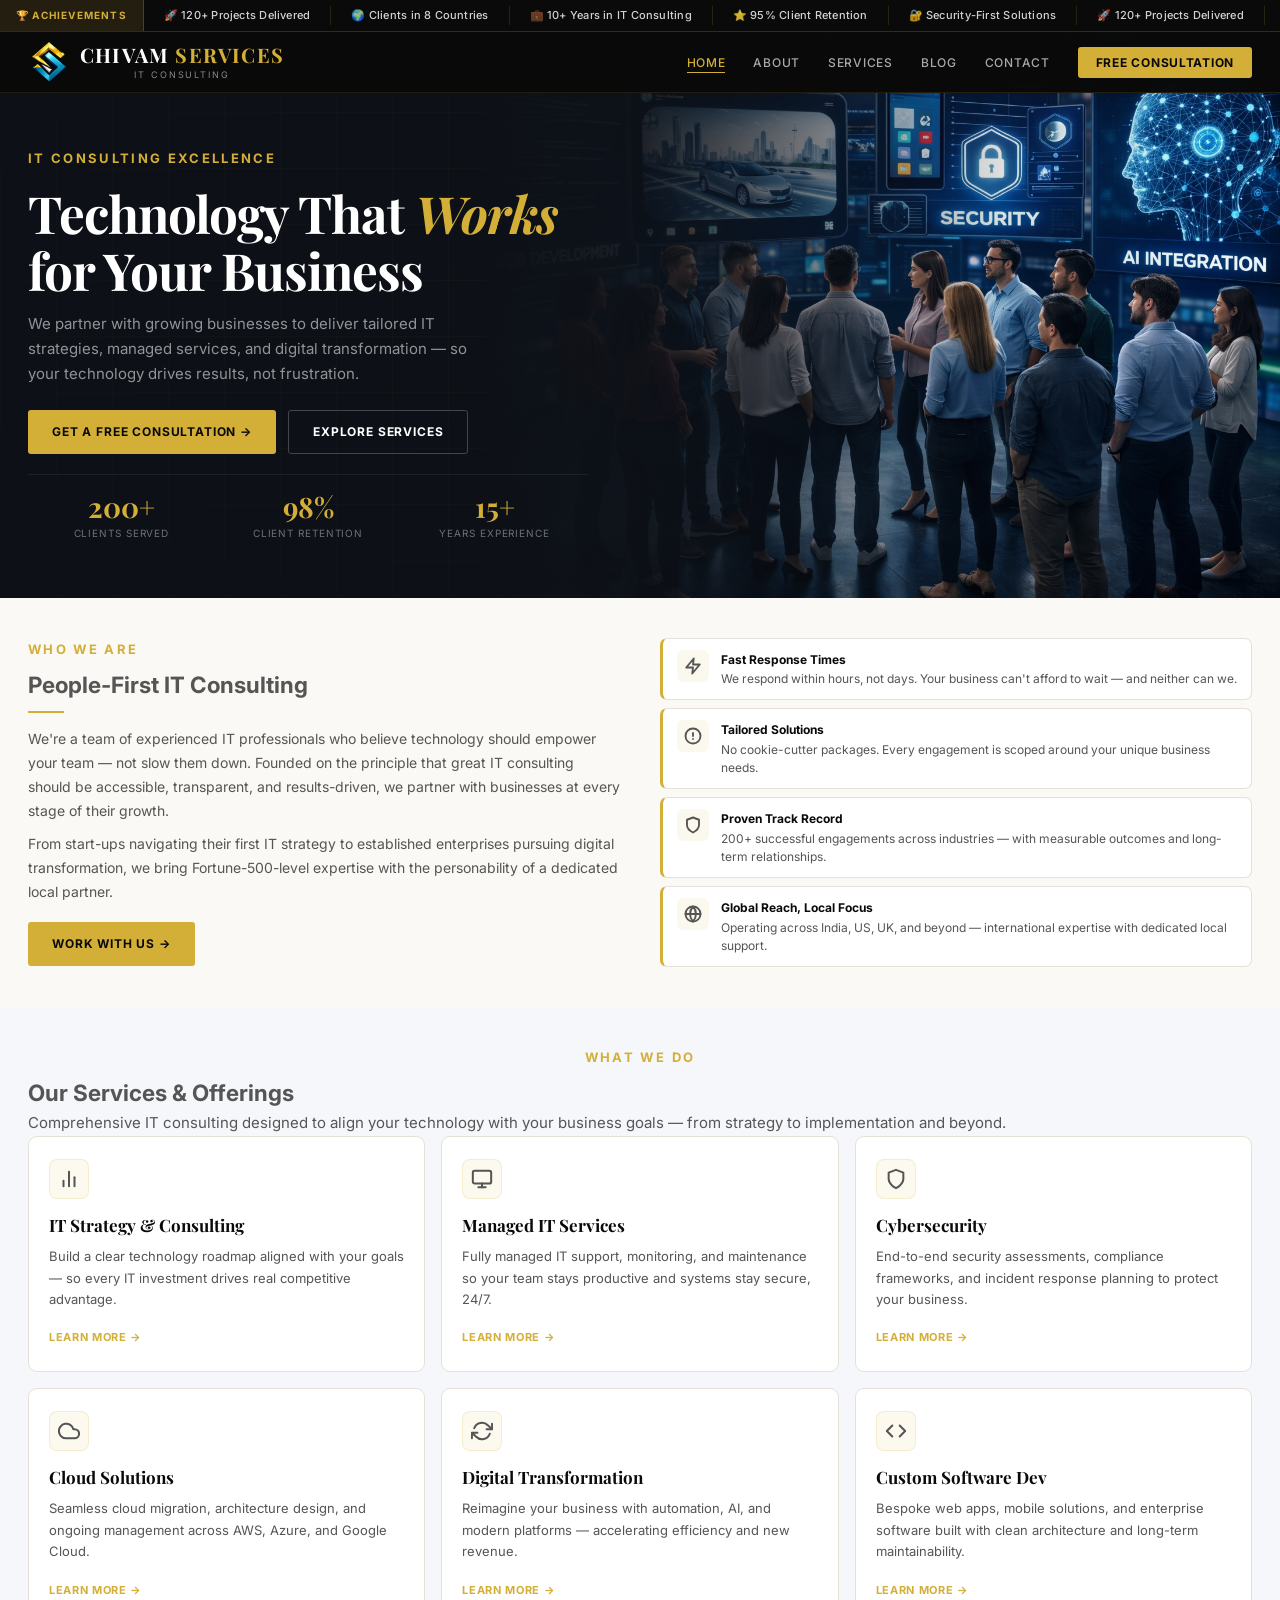
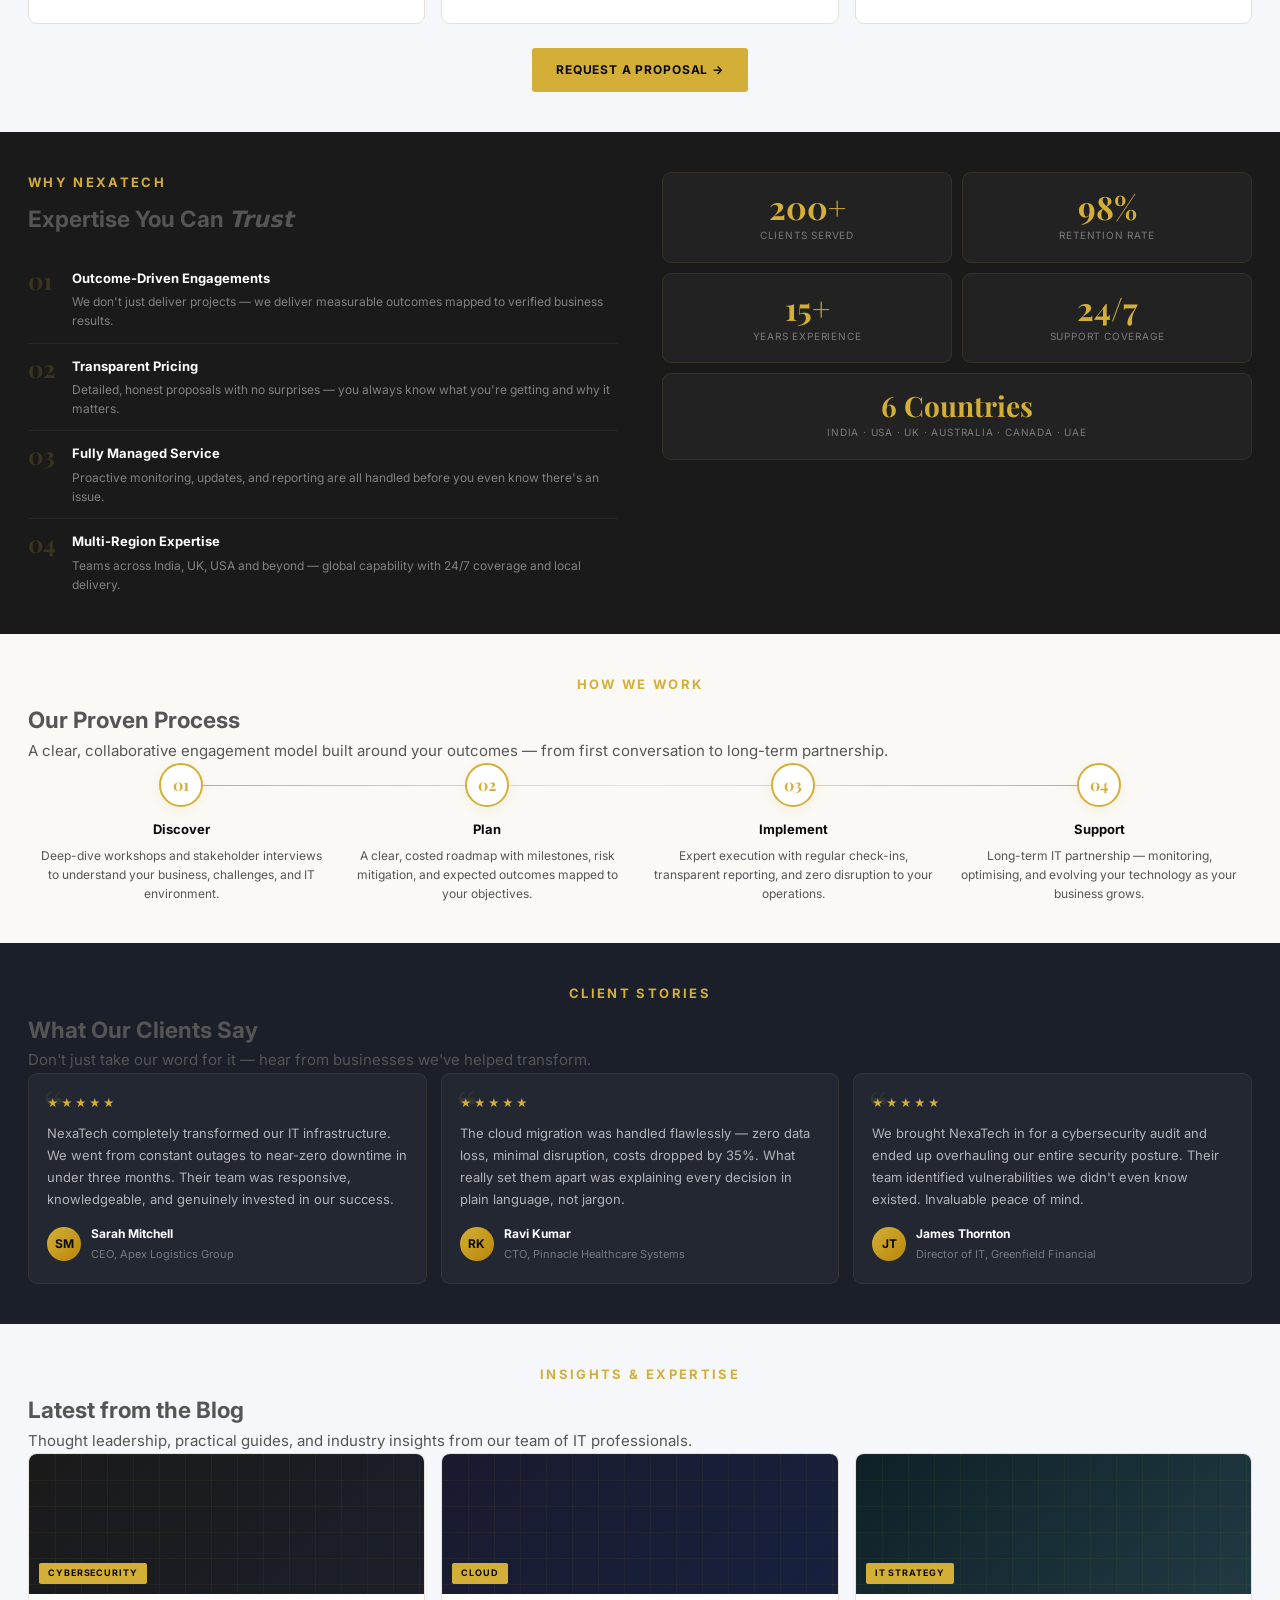
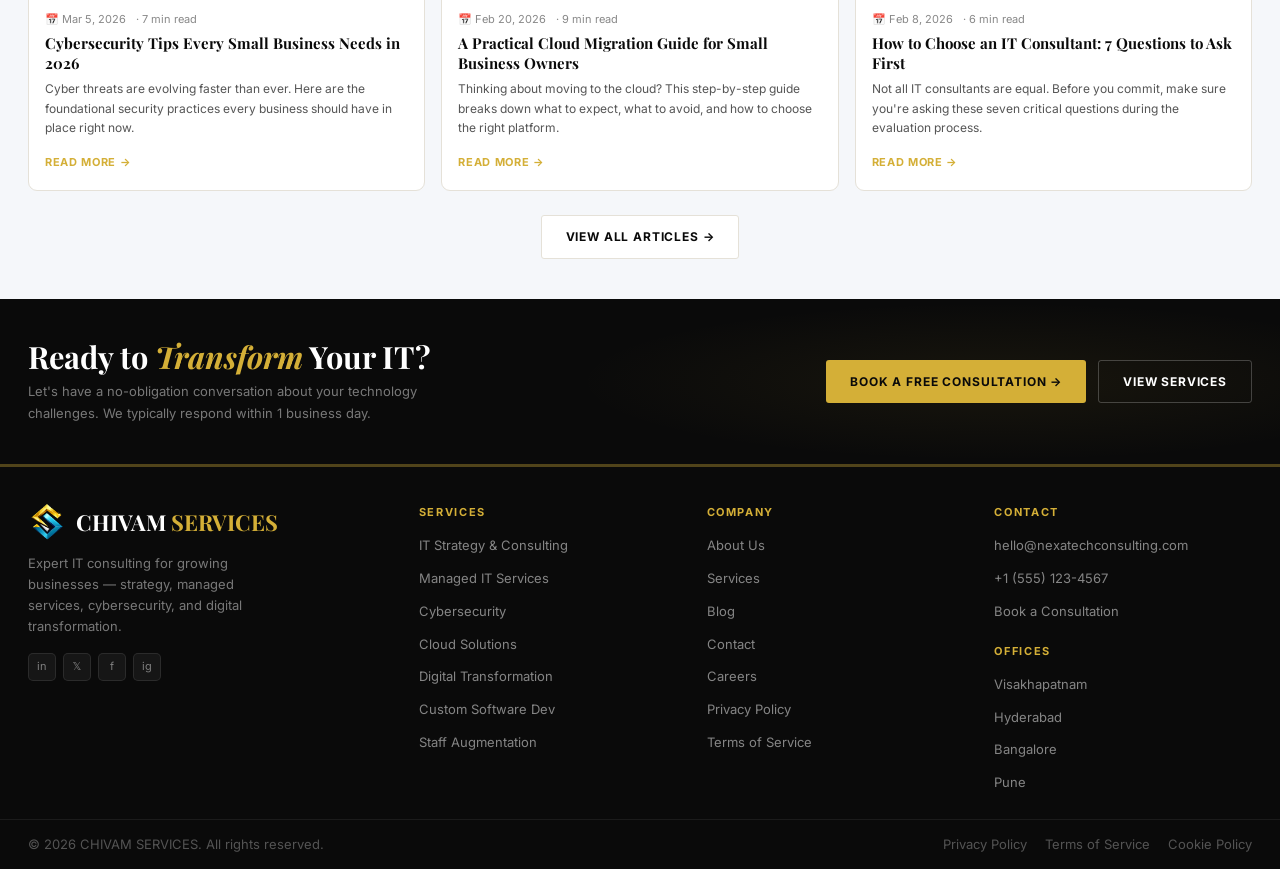
==== commit 7954f82c: "Add files via upload" ====
--- a/index.html
+++ b/index.html
@@ -3,76 +3,76 @@
 <head>
   <meta charset="UTF-8" />
   <meta name="viewport" content="width=device-width, initial-scale=1.0" />
-  <title>NexaTech Consulting | IT Strategy, Managed IT &amp; Cybersecurity</title>
-  <meta name="description" content="Expert IT consulting for growing businesses. IT strategy, managed IT services, cybersecurity, cloud solutions, and digital transformation." />
-
-  <!-- Fonts -->
+  <title>CHIVAM SERVICES | IT Strategy, Managed IT &amp; Cybersecurity</title>
+  <meta name="description" content="Expert IT consulting for growing businesses." />
   <link rel="preconnect" href="https://fonts.googleapis.com" />
   <link rel="preconnect" href="https://fonts.gstatic.com" crossorigin />
   <link href="https://fonts.googleapis.com/css2?family=Playfair+Display:ital,wght@0,400;0,700;1,400&family=Inter:wght@300;400;500;600;700&display=swap" rel="stylesheet" />
-
-  <!-- Styles -->
   <link rel="stylesheet" href="css/styles.css" />
 </head>
 <body>
-
 <!-- ── TICKER ── -->
-<div class="ticker-bar">
+<div class="ticker-bar" id="tickerBar">
   <div class="ticker-inner">
-    <div class="ticker-badge">🌍 Live Time</div>
+    <div class="ticker-badge">🏆 Achievements</div>
     <div class="ticker-scroll">
       <div class="ticker-track" id="tickerTrack"></div>
     </div>
   </div>
 </div>
-
 <!-- ── NAV ── -->
 <nav class="nav" id="mainNav">
   <div class="nav-inner">
-    <a href="#home" class="logo">
-      <span class="logo-name" id="logoName"></span>
-      <span class="logo-sub"  id="logoSub"></span>
+    <a href="index.html" class="logo">
+      <img src="images/LogoImage.png" alt="CHIVAM SERVICES Logo" class="logo-img" />
+      <div class="logo-text">
+        <span class="logo-name">CHIVAM<span> SERVICES</span></span>
+        <span class="logo-sub">IT Consulting</span>
+      </div>
     </a>
-    <ul class="nav-links" id="navLinks"></ul>
+    <ul class="nav-links" id="navLinks">
+      <li><a href="index.html" id="navHome">Home</a></li>
+      <li><a href="about.html" id="navAbout">About</a></li>
+      <li><a href="services.html" id="navServices">Services</a></li>
+      <li><a href="blog.html" id="navBlog">Blog</a></li>
+      <li><a href="contact.html" id="navContact">Contact</a></li>
+      <li><a href="contact.html" class="nav-cta">Free Consultation</a></li>
+    </ul>
     <div class="burger" onclick="openMenu()">
       <span></span><span></span><span></span>
     </div>
   </div>
 </nav>
-
 <!-- ── MOBILE MENU ── -->
 <div class="mmenu" id="mmenu">
   <button class="mmenu-close" onclick="closeMenu()">&#x2715;</button>
-  <div id="mobileLinks"></div>
+  <div>
+    <a href="index.html" onclick="closeMenu()">Home</a>
+    <a href="about.html" onclick="closeMenu()">About</a>
+    <a href="services.html" onclick="closeMenu()">Services</a>
+    <a href="blog.html" onclick="closeMenu()">Blog</a>
+    <a href="contact.html" onclick="closeMenu()">Contact</a>
+    <a href="contact.html" class="btn btn-gold" onclick="closeMenu()">Free Consultation &#8594;</a>
+  </div>
 </div>
-
-<!-- ── HERO ── -->
 <section class="hero" id="home">
   <div class="hero-bg"></div>
   <div class="hero-grid"></div>
+  <!-- Full bleed image background (right half → full right edge) -->
+  <div class="hero-img-wrap">
+    <img src="images/Homepage1.png" alt="CHIVAM SERVICES IT Consulting Team" class="hero-img" />
+    <div class="hero-img-overlay"></div>
+  </div>
   <div class="hero-inner">
-    <div>
+    <div class="hero-text">
       <div class="eyebrow" id="heroEyebrow"></div>
       <h1 id="heroHeadline"></h1>
       <p class="hero-sub" id="heroSub"></p>
       <div class="hero-btns" id="heroBtns"></div>
       <div class="hero-stats" id="heroStats"></div>
     </div>
-    <div class="hero-visual">
-      <div class="hcard hcard-main">
-        <div class="card-label" id="heroCardLabel"></div>
-        <ul class="svc-list" id="heroCardServices"></ul>
-      </div>
-      <div class="hcard hcard-float">
-        <div class="card-label" id="heroMetricLabel"></div>
-        <div class="metric-big" id="heroMetricValue"></div>
-        <div class="metric-lbl" id="heroMetricSub"></div>
-      </div>
-    </div>
-  </div>
-</section>
-
-<!-- ── ABOUT ── -->
+  </div>
+</section>
 <section class="sec intro-bg" id="about">
   <div class="wrap">
     <div class="intro-grid">
@@ -87,8 +87,6 @@
     </div>
   </div>
 </section>
-
-<!-- ── SERVICES ── -->
 <section class="sec svc-bg" id="services">
   <div class="wrap">
     <div class="sec-hd ctr">
@@ -100,8 +98,6 @@
     <div style="text-align:center;margin-top:24px" id="svcCta"></div>
   </div>
 </section>
-
-<!-- ── WHY US ── -->
 <section class="sec why-bg">
   <div class="wrap">
     <div class="why-grid">
@@ -114,8 +110,6 @@
     </div>
   </div>
 </section>
-
-<!-- ── PROCESS ── -->
 <section class="sec proc-bg">
   <div class="wrap">
     <div class="sec-hd ctr">
@@ -126,8 +120,6 @@
     <div class="proc-steps" id="procSteps"></div>
   </div>
 </section>
-
-<!-- ── TESTIMONIALS ── -->
 <section class="sec testi-bg">
   <div class="wrap">
     <div class="sec-hd ctr">
@@ -138,8 +130,6 @@
     <div class="testi-grid" id="testiGrid"></div>
   </div>
 </section>
-
-<!-- ── BLOG ── -->
 <section class="sec blog-bg" id="blog">
   <div class="wrap">
     <div class="sec-hd ctr">
@@ -151,8 +141,6 @@
     <div style="text-align:center;margin-top:24px" id="blogCta"></div>
   </div>
 </section>
-
-<!-- ── CTA BAND ── -->
 <div class="cta-band">
   <div class="cta-band-bg"></div>
   <div class="cta-inner">
@@ -163,62 +151,75 @@
     <div class="cta-btns" id="ctaBtns"></div>
   </div>
 </div>
-
-<!-- ── CONTACT ── -->
-<section class="sec contact-bg" id="contact">
-  <div class="wrap">
-    <div class="sec-hd">
-      <div class="sec-eye" id="contactEyebrow"></div>
-      <h2 class="sec-title" id="contactHeading"></h2>
-      <p class="sec-sub" id="contactSub"></p>
-    </div>
-    <div class="contact-grid">
-      <div class="contact-info">
-        <h3 id="contactInfoHead"></h3>
-        <p id="contactInfoBody"></p>
-        <div class="cdet-list" id="contactDetails"></div>
-      </div>
-      <div class="form-wrap">
-        <form onsubmit="return false">
-          <div class="form-row">
-            <div class="fg"><label>Full Name</label><input type="text"   placeholder="John Smith" /></div>
-            <div class="fg"><label>Email</label>    <input type="email"  placeholder="john@company.com" /></div>
-          </div>
-          <div class="form-row">
-            <div class="fg"><label>Phone</label>    <input type="tel"    placeholder="+1 (555) 000-0000" /></div>
-            <div class="fg"><label>Company</label>  <input type="text"   placeholder="Your Company Ltd" /></div>
-          </div>
-          <div class="fg">
-            <label>Service Interested In</label>
-            <select><option value="">Select a service…</option><span id="serviceOptions"></span></select>
-          </div>
-          <div class="fg"><label>Message</label><textarea placeholder="Tell us about your project or challenge…"></textarea></div>
-          <button type="submit" class="form-submit">Send Message →</button>
-        </form>
-      </div>
-    </div>
-  </div>
-</section>
-
 <!-- ── FOOTER ── -->
 <footer>
   <div class="foot-main">
     <div>
-      <div class="foot-brand-name" id="footBrandName"></div>
-      <p class="foot-desc" id="footDesc"></p>
-      <div class="socials" id="footSocials"></div>
-    </div>
-    <div id="footCols" style="display:contents"></div>
+      <div class="foot-brand">
+        <img src="images/LogoImage.png" alt="CHIVAM SERVICES" class="foot-logo-img" />
+        <div class="foot-brand-name">CHIVAM<span> SERVICES</span></div>
+      </div>
+      <p class="foot-desc">Expert IT consulting for growing businesses — strategy, managed services, cybersecurity, and digital transformation.</p>
+      <div class="socials">
+        <a href="#" class="soc" aria-label="LinkedIn">in</a>
+        <a href="#" class="soc" aria-label="Twitter">&#120143;</a>
+        <a href="#" class="soc" aria-label="Facebook">f</a>
+        <a href="#" class="soc" aria-label="Instagram">ig</a>
+      </div>
+    </div>
+    <div class="foot-col">
+      <h5>Services</h5>
+      <ul class="foot-links">
+        <li><a href="services.html">IT Strategy &amp; Consulting</a></li>
+        <li><a href="services.html">Managed IT Services</a></li>
+        <li><a href="services.html">Cybersecurity</a></li>
+        <li><a href="services.html">Cloud Solutions</a></li>
+        <li><a href="services.html">Digital Transformation</a></li>
+        <li><a href="services.html">Custom Software Dev</a></li>
+        <li><a href="services.html">Staff Augmentation</a></li>
+      </ul>
+    </div>
+    <div class="foot-col">
+      <h5>Company</h5>
+      <ul class="foot-links">
+        <li><a href="about.html">About Us</a></li>
+        <li><a href="services.html">Services</a></li>
+        <li><a href="blog.html">Blog</a></li>
+        <li><a href="contact.html">Contact</a></li>
+        <li><a href="#">Careers</a></li>
+        <li><a href="#">Privacy Policy</a></li>
+        <li><a href="#">Terms of Service</a></li>
+      </ul>
+    </div>
+    <div class="foot-col">
+      <h5>Contact</h5>
+      <ul class="foot-links">
+        <li><a href="mailto:hello@nexatechconsulting.com">hello@nexatechconsulting.com</a></li>
+        <li><a href="tel:+15551234567">+1 (555) 123-4567</a></li>
+        <li><a href="contact.html">Book a Consultation</a></li>
+      </ul>
+      <div style="margin-top:18px">
+        <h5>Offices</h5>
+        <ul class="foot-links">
+          <li><a href="#">Visakhapatnam</a></li>
+          <li><a href="#">Hyderabad</a></li>
+          <li><a href="#">Bangalore</a></li>
+          <li><a href="#">Pune</a></li>
+        </ul>
+      </div>
+    </div>
   </div>
   <div class="foot-bot">
-    <p>&copy; <span id="footYear"></span> NexaTech Consulting. All rights reserved.</p>
-    <div class="foot-bot-links" id="footLegal"></div>
+    <p>&copy; 2026 CHIVAM SERVICES. All rights reserved.</p>
+    <div class="foot-bot-links">
+      <a href="#">Privacy Policy</a>
+      <a href="#">Terms of Service</a>
+      <a href="#">Cookie Policy</a>
+    </div>
   </div>
 </footer>
-
-<!-- Scripts: data first, then behaviour -->
 <script src="js/data.js"></script>
+<script src="js/shell.js"></script>
 <script src="js/main.js"></script>
-
 </body>
 </html>
--- a/css/styles.css
+++ b/css/styles.css
@@ -46,28 +46,29 @@
 .ticker-bar.hidden { transform: translateY(-100%); }
 .ticker-inner { display: flex; align-items: center; height: 100%; }
 .ticker-badge {
-  flex-shrink: 0; height: 100%; padding: 0 14px;
+  flex-shrink: 0; height: 100%; padding: 0 16px;
   display: flex; align-items: center; gap: 6px;
   background: rgba(212,175,55,0.12);
   border-right: 1px solid rgba(212,175,55,0.25);
-  font-size: 10px; font-weight: 700; letter-spacing: 0.14em;
+  font-size: 10px; font-weight: 700; letter-spacing: 0.12em;
   text-transform: uppercase; color: var(--gold); white-space: nowrap;
+  transition: opacity 0.4s ease;
 }
 .ticker-scroll { flex: 1; overflow: hidden; position: relative; }
 .ticker-track {
   display: flex; white-space: nowrap;
-  animation: scroll-ticker 32s linear infinite;
+  animation: scroll-ticker 28s linear infinite;
 }
 .ticker-track:hover { animation-play-state: paused; }
 .t-item {
-  display: inline-flex; align-items: center; gap: 6px;
-  padding: 0 24px; font-size: 11px;
-  border-right: 1px solid rgba(255,255,255,0.07);
-  color: rgba(255,255,255,0.5);
-}
-.t-item .flag  { font-size: 13px; }
-.t-item .cname { color: var(--gold); font-weight: 600; letter-spacing: 0.03em; }
-.t-item .ctime { color: rgba(255,255,255,0.85); font-variant-numeric: tabular-nums; font-weight: 500; }
+  display: inline-flex; align-items: center;
+  padding: 0 20px; font-size: 11px; font-weight: 500;
+  color: rgba(255,255,255,0.72);
+  border-right: 1px solid rgba(212,175,55,0.15);
+  letter-spacing: 0.02em;
+  white-space: nowrap;
+}
+.t-item .t-text { color: rgba(255,255,255,0.82); }
 @keyframes scroll-ticker {
   0%   { transform: translateX(0); }
   100% { transform: translateX(-50%); }
@@ -86,10 +87,18 @@
   max-width: 1280px; margin: 0 auto; padding: 0 28px;
   height: 60px; display: flex; align-items: center; justify-content: space-between;
 }
-.logo     { display: flex; flex-direction: column; line-height: 1; }
-.logo-name { font-family: var(--fd); font-size: 19px; font-weight: 700; color: var(--white); }
+.logo     { display: flex; flex-direction: row; align-items: center; gap: 10px; text-decoration: none; }
+.logo-img { height: 42px; width: 42px; object-fit: contain; flex-shrink: 0; }
+.logo-text { display: flex; flex-direction: column; line-height: 1; gap: 5px; }
+.logo-name { font-family: var(--fd); font-size: 20px; font-weight: 700; color: var(--white); letter-spacing: 0.06em; }
 .logo-name span { color: var(--gold); }
-.logo-sub  { font-size: 9px; color: var(--muted); letter-spacing: 0.16em; text-transform: uppercase; margin-top: 2px; }
+.logo-sub  { font-size: 9px; color: var(--muted); letter-spacing: 0.22em; text-transform: uppercase; text-align: center; }
+
+/* Footer logo */
+.foot-brand { display: flex; align-items: center; gap: 10px; margin-bottom: 12px; }
+.foot-logo-img { height: 38px; width: 38px; object-fit: contain; flex-shrink: 0; }
+.foot-brand-name { font-family: var(--fd); font-size: 22px; font-weight: 700; color: var(--white); }
+.foot-brand-name span { color: var(--gold); }
 .nav-links { display: flex; align-items: center; gap: 28px; list-style: none; }
 .nav-links a {
   font-size: 12px; font-weight: 500; letter-spacing: 0.06em; text-transform: uppercase;
@@ -124,36 +133,80 @@
 
 /* ── HERO ── */
 .hero {
-  min-height: auto; background: var(--black);
+  position: relative;
+  min-height: 560px;
   display: flex; align-items: center;
-  position: relative; overflow: hidden;
+  background: var(--black);
   padding-top: 92px;
+  overflow: hidden;
 }
 .hero-bg {
-  position: absolute; inset: 0;
-  background:
-    radial-gradient(ellipse 70% 60% at 72% 50%, rgba(212,175,55,0.07) 0%, transparent 60%),
-    linear-gradient(135deg, #0A0A0A 0%, #1B1F2A 60%, #0A0A0A 100%);
+  position: absolute; inset: 0; z-index: 0;
+  background: #0d1117;
 }
 .hero-grid {
-  position: absolute; inset: 0;
+  position: absolute; inset: 0; z-index: 0;
   background-image:
     linear-gradient(rgba(212,175,55,0.035) 1px, transparent 1px),
     linear-gradient(90deg, rgba(212,175,55,0.035) 1px, transparent 1px);
   background-size: 56px 56px;
   mask-image: radial-gradient(ellipse 85% 85% at 50% 50%, black, transparent);
 }
+
+/* Image — starts at ~42%, gradient begins early to eliminate dead zone */
+.hero-img-wrap {
+  position: absolute;
+  top: 0; right: 0; bottom: 0;
+  left: 38%;
+  z-index: 1;
+  overflow: hidden;
+}
+.hero-img {
+  width: 100%; height: 100%;
+  object-fit: cover; object-position: center center;
+  display: block;
+}
+.hero-img-overlay {
+  position: absolute; inset: 0;
+  background: linear-gradient(
+    to right,
+    #0d1117 0%,
+    rgba(13,17,23,0.94) 18%,
+    rgba(13,17,23,0.55) 40%,
+    rgba(13,17,23,0.12) 65%,
+    transparent 100%
+  );
+  pointer-events: none;
+}
+
+/* Text column — sits above image, max half the screen */
 .hero-inner {
-  max-width: 1280px; margin: 0 auto; padding: 32px 28px 36px;
   position: relative; z-index: 2;
-  display: grid; grid-template-columns: 1fr 1fr; gap: 56px; align-items: center;
-}
+  width: 100%; max-width: 1280px;
+  margin: 0 auto;
+  padding: 56px 28px;
+}
+.hero-text {
+  max-width: 560px;
+}
+
+/* ── HERO TEXT ANIMATIONS (left → right) ── */
+@keyframes heroSlideIn {
+  0%   { opacity: 0; transform: translateX(-36px); }
+  100% { opacity: 1; transform: translateX(0); }
+}
+.eyebrow     { animation: heroSlideIn 0.6s ease both; animation-delay: 0.15s; }
+.hero h1     { animation: heroSlideIn 0.7s ease both; animation-delay: 0.35s; }
+.hero-sub    { animation: heroSlideIn 0.7s ease both; animation-delay: 0.55s; }
+.hero-btns   { animation: heroSlideIn 0.7s ease both; animation-delay: 0.72s; }
+.hero-stats  { animation: heroSlideIn 0.7s ease both; animation-delay: 0.90s; }
+
 .eyebrow {
-  display: inline-flex; align-items: center; gap: 9px;
-  font-size: 10px; font-weight: 700; letter-spacing: 0.18em;
-  text-transform: uppercase; color: var(--gold); margin-bottom: 12px;
-}
-.eyebrow::before { content: ''; width: 24px; height: 1px; background: var(--gold); }
+  display: block;
+  font-size: 13px; font-weight: 700; letter-spacing: 0.18em;
+  text-transform: uppercase; color: var(--gold); margin-bottom: 16px;
+}
+.eyebrow::before { display: none; }
 .hero h1 {
   font-family: var(--fd); font-size: clamp(34px, 4vw, 54px);
   font-weight: 700; color: var(--white); line-height: 1.1;
@@ -162,22 +215,18 @@
 .hero h1 em  { font-style: italic; color: var(--gold); }
 .hero-sub    { font-size: 15px; color: rgba(255,255,255,0.55); line-height: 1.65; margin-bottom: 24px; max-width: 460px; }
 .hero-btns   { display: flex; gap: 12px; flex-wrap: wrap; }
-.hero-stats  { display: flex; gap: 24px; margin-top: 20px; padding-top: 18px; border-top: 1px solid rgba(255,255,255,0.07); }
-.stat-n      { font-family: var(--fd); font-size: 28px; font-weight: 700; color: var(--gold); line-height: 1; }
-.stat-l      { font-size: 10px; color: rgba(255,255,255,0.4); letter-spacing: 0.09em; text-transform: uppercase; margin-top: 2px; }
-
-/* hero card */
-.hero-visual  { position: relative; height: 420px; }
-.hcard        { position: absolute; border-radius: 10px; padding: 22px; border: 1px solid rgba(212,175,55,0.14); box-shadow: 0 20px 56px rgba(0,0,0,0.5); }
-.hcard-main   { inset: 0; background: linear-gradient(135deg,#1a1a1a,#1b1f2a); z-index: 3; }
-.hcard-float  { width: 200px; bottom: 16px; right: -16px; z-index: 4; background: var(--navy); animation: float 3.8s ease-in-out infinite; }
-@keyframes float { 0%,100%{transform:translateY(0)} 50%{transform:translateY(-9px)} }
-.card-label  { font-size: 9px; font-weight: 700; letter-spacing: 0.15em; text-transform: uppercase; color: var(--gold); margin-bottom: 14px; }
-.svc-list    { list-style: none; display: flex; flex-direction: column; gap: 10px; }
-.svc-list li { display: flex; align-items: center; gap: 10px; font-size: 13px; color: rgba(255,255,255,0.65); }
-.svc-list li::before { content: ''; width: 5px; height: 5px; border-radius: 50%; background: var(--gold); flex-shrink: 0; }
-.metric-big  { font-family: var(--fd); font-size: 38px; font-weight: 700; color: var(--white); line-height: 1; }
-.metric-lbl  { font-size: 11px; color: rgba(255,255,255,0.45); margin-top: 3px; }
+.hero-stats  {
+  display: flex; justify-content: space-between;
+  margin-top: 20px; padding-top: 18px;
+  border-top: 1px solid rgba(255,255,255,0.07);
+  width: 100%;
+}
+.hero-stats > div { display: flex; flex-direction: column; align-items: center; flex: 1; }
+.stat-n { font-family: var(--fd); font-size: 28px; font-weight: 700; color: var(--gold); line-height: 1; text-align: center; }
+.stat-l { font-size: 10px; color: rgba(255,255,255,0.4); letter-spacing: 0.09em; text-transform: uppercase; margin-top: 4px; text-align: center; }
+
+/* hero-visual no longer needed */
+.hero-visual { display: none; }
 
 /* ── BUTTONS ── */
 .btn         { display: inline-flex; align-items: center; gap: 7px; font-family: var(--fb); font-size: 12px; font-weight: 700; letter-spacing: 0.07em; text-transform: uppercase; border-radius: 3px; cursor: pointer; transition: all .2s; border: none; }
@@ -192,19 +241,12 @@
 .sec      { padding: 40px 28px; }
 .wrap     { max-width: 1280px; margin: 0 auto; }
 .sec-eye  {
-  display: inline-flex; align-items: center; gap: 9px;
-  font-size: 10px; font-weight: 700; letter-spacing: 0.18em;
+  display: block;
+  font-size: 13px; font-weight: 700; letter-spacing: 0.18em;
   text-transform: uppercase; color: var(--gold); margin-bottom: 6px;
 }
-.sec-eye::before { content: ''; width: 22px; height: 1px; background: var(--gold); }
-.sec-title { font-family: var(--fd); font-size: clamp(22px, 2.5vw, 34px); font-weight: 700; color: var(--black); line-height: 1.15; letter-spacing: -0.02em; }
-.sec-title.wht { color: var(--white); }
-.sec-sub   { font-size: 14px; color: var(--body); line-height: 1.65; max-width: 500px; margin-top: 6px; }
-.sec-sub.lt { color: rgba(255,255,255,0.5); }
-.sec-hd    { margin-bottom: 28px; }
-.sec-hd.ctr { text-align: center; }
-.sec-hd.ctr .sec-eye { justify-content: center; }
-.sec-hd.ctr .sec-sub { margin: 6px auto 0; }
+.sec-eye::before { display: none; }
+.sec-hd.ctr .sec-eye { text-align: center; }
 
 /* ── ABOUT ── */
 .intro-bg   { background: var(--cream); }
@@ -316,42 +358,86 @@
 /* ── CONTACT ── */
 .contact-bg   { background: var(--cream); }
 .contact-grid { display: grid; grid-template-columns: 1fr 1.4fr; gap: 44px; }
+.contact-info-heading { font-family: var(--fd); font-size: 22px; font-weight: 700; color: var(--black); margin-top: -12px; margin-bottom: 40px; text-align: center; }
 .contact-info h3 { font-family: var(--fd); font-size: 22px; font-weight: 700; color: var(--black); margin-bottom: 10px; }
 .contact-info p  { font-size: 13px; color: var(--body); line-height: 1.7; margin-bottom: 22px; }
+.contact-intro-bullets { list-style: none; padding: 0; margin: 16px 0 24px 0; display: flex; flex-direction: column; gap: 14px; }
+.contact-intro-bullets li { display: flex; align-items: center; gap: 14px; font-size: 13px; color: var(--body); line-height: 1.7; }
+.cib-icon {
+  display: flex; align-items: center; justify-content: center; flex-shrink: 0;
+  width: 34px; height: 34px;
+  background: radial-gradient(circle at 50% 40%, rgba(255,224,80,0.28) 0%, rgba(212,175,55,0.10) 60%, transparent 100%);
+  border: 2.5px solid rgba(212,175,55,0.6);
+  border-radius: 14px;
+  box-shadow: 0 0 12px rgba(212,175,55,0.25), inset 0 1px 0 rgba(255,240,120,0.3);
+  position: relative;
+  transition: box-shadow 0.3s ease, transform 0.3s ease;
+}
+.cib-icon:hover {
+  box-shadow: 0 0 22px rgba(212,175,55,0.55), 0 0 6px rgba(255,224,80,0.4), inset 0 1px 0 rgba(255,240,120,0.4);
+  transform: translateY(-2px) scale(1.06);
+}
+.cib-icon img { width: 22px; height: 22px; object-fit: contain; filter: drop-shadow(0 0 4px rgba(255,200,0,0.6)); }
 .cdet-list    { display: flex; flex-direction: column; gap: 10px; }
 .cdet         { display: flex; align-items: center; gap: 10px; font-size: 13px; color: var(--body); }
 .cdet-ico     { width: 32px; height: 32px; background: rgba(212,175,55,0.09); border: 1px solid rgba(212,175,55,0.18); border-radius: 6px; display: flex; align-items: center; justify-content: center; font-size: 13px; flex-shrink: 0; }
-.form-wrap    { background: var(--white); border: 1px solid var(--border); border-radius: 10px; padding: 26px; box-shadow: 0 4px 24px rgba(0,0,0,0.05); }
+.cdet-body    { display: flex; flex-direction: column; gap: 2px; }
+.cdet-label   { font-size: 10px; font-weight: 700; letter-spacing: 0.1em; text-transform: uppercase; color: var(--gold); }
+.cdet-value   { font-size: 13px; font-weight: 500; color: var(--black); }
+.form-wrap    { background: var(--white); border: 1px solid var(--border); border-radius: 10px; padding: 22px 24px; box-shadow: 0 4px 24px rgba(0,0,0,0.05); display: flex; flex-direction: column; height: fit-content; }
 .form-row     { display: grid; grid-template-columns: 1fr 1fr; gap: 10px; }
-.fg           { margin-bottom: 10px; }
-.fg label     { display: block; font-size: 10px; font-weight: 700; letter-spacing: 0.06em; text-transform: uppercase; color: var(--black); margin-bottom: 5px; }
+.fg           { margin-bottom: 8px; }
+.fg label     { display: block; font-size: 10px; font-weight: 700; letter-spacing: 0.06em; text-transform: uppercase; color: var(--black); margin-bottom: 4px; }
 .fg input,
 .fg select,
-.fg textarea  { width: 100%; padding: 9px 12px; background: var(--parch); border: 1px solid var(--border); border-radius: 5px; font-family: var(--fb); font-size: 13px; color: var(--black); outline: none; transition: border-color .2s, box-shadow .2s; }
+.fg textarea  { width: 100%; padding: 8px 11px; background: var(--parch); border: 1px solid var(--border); border-radius: 5px; font-family: var(--fb); font-size: 13px; color: var(--black); outline: none; transition: border-color .2s, box-shadow .2s; }
 .fg input:focus,
 .fg select:focus,
 .fg textarea:focus { border-color: var(--gold); box-shadow: 0 0 0 3px rgba(212,175,55,0.1); }
-.fg textarea  { resize: vertical; min-height: 88px; }
-.form-submit  { width: 100%; background: var(--gold); color: var(--black); font-size: 12px; font-weight: 700; letter-spacing: 0.08em; text-transform: uppercase; padding: 12px; border-radius: 5px; border: none; cursor: pointer; transition: background .2s, transform .15s; margin-top: 4px; }
+.fg textarea  { resize: vertical; min-height: 72px; }
+/* Read-only auto-filled field */
+.input-readonly { background: var(--lgray) !important; color: var(--muted) !important; cursor: default; font-style: italic; }
+/* Validation states */
+.fg input.field-invalid,
+.fg select.field-invalid,
+.fg textarea.field-invalid { border-color: #C0392B; box-shadow: 0 0 0 3px rgba(192,57,43,0.07); }
+.fg input.field-valid,
+.fg select.field-valid,
+.fg textarea.field-valid   { border-color: #27AE60; }
+/* Error message */
+.field-error { font-size: 11px; color: #C0392B; font-weight: 600; margin-top: 3px; min-height: 0; max-height: 0; overflow: hidden; opacity: 0; transition: max-height .2s ease, opacity .2s ease; }
+.field-error.visible { max-height: 36px; opacity: 1; }
+/* Required mark */
+.req-mark { color: #C0392B; font-weight: 700; }
+/* Footer row: note left, button truly centred */
+.form-footer-row { display: grid; grid-template-columns: 1fr auto 1fr; align-items: center; margin-top: 6px; }
+.form-req-note   { font-size: 11px; color: var(--muted); white-space: nowrap; justify-self: start; }
+/* Button: auto-fit, centred via grid col 2 */
+.form-submit  { display: inline-flex; align-items: center; gap: 6px; width: auto; background: var(--gold); color: var(--black); font-size: 12px; font-weight: 700; letter-spacing: 0.08em; text-transform: uppercase; padding: 10px 22px; border-radius: 5px; border: none; cursor: pointer; transition: background .2s, transform .15s; white-space: nowrap; grid-column: 2; justify-self: center; }
 .form-submit:hover { background: var(--gold-h); transform: translateY(-2px); }
+.form-submit:disabled { opacity: 0.65; cursor: not-allowed; transform: none; }
+/* Success state */
+.form-success { flex-direction: column; align-items: center; text-align: center; padding: 40px 20px; gap: 0; }
+.success-ico  { width: 58px; height: 58px; border-radius: 50%; background: linear-gradient(135deg,#27AE60,#2ECC71); color: #fff; font-size: 26px; font-weight: 700; display: flex; align-items: center; justify-content: center; margin: 0 auto 16px; box-shadow: 0 8px 24px rgba(39,174,96,0.25); animation: popIn .4s cubic-bezier(0.34,1.56,0.64,1) both; }
+.form-success h4 { font-family: var(--fd); font-size: 22px; font-weight: 700; color: var(--black); margin-bottom: 10px; }
+.form-success p  { font-size: 13px; color: var(--body); line-height: 1.7; max-width: 340px; margin: 0 auto 6px; }
+@keyframes popIn { from { transform: scale(0.5); opacity: 0; } to { transform: scale(1); opacity: 1; } }
 
 /* ── FOOTER ── */
-footer       { background: var(--black); border-top: 1px solid rgba(212,175,55,0.08); }
+footer       { background: var(--black); border-top: 3px solid rgba(212,175,55,0.35); }
 .foot-main   { max-width: 1280px; margin: 0 auto; padding: 36px 28px 24px; display: grid; grid-template-columns: 1.4fr 1fr 1fr 1fr; gap: 30px; }
-.foot-brand-name      { font-family: var(--fd); font-size: 18px; font-weight: 700; color: var(--white); }
-.foot-brand-name span { color: var(--gold); }
-.foot-desc   { font-size: 12px; color: rgba(255,255,255,0.35); line-height: 1.6; margin: 10px 0 16px; max-width: 220px; }
+.foot-desc   { font-size: 13px; color: rgba(255,255,255,0.45); line-height: 1.6; margin: 10px 0 16px; max-width: 220px; }
 .socials     { display: flex; gap: 7px; }
 .soc         { width: 28px; height: 28px; background: rgba(255,255,255,0.05); border: 1px solid rgba(255,255,255,0.09); border-radius: 5px; display: flex; align-items: center; justify-content: center; font-size: 11px; color: rgba(255,255,255,0.45); transition: all .2s; }
 .soc:hover   { background: rgba(212,175,55,0.1); border-color: rgba(212,175,55,0.28); color: var(--gold); }
-.foot-col h5 { font-size: 10px; font-weight: 700; letter-spacing: 0.15em; text-transform: uppercase; color: var(--gold); margin-bottom: 12px; }
-.foot-links  { list-style: none; display: flex; flex-direction: column; gap: 7px; }
-.foot-links a { font-size: 12px; color: rgba(255,255,255,0.4); transition: color .2s; }
+.foot-col h5 { font-size: 11px; font-weight: 700; letter-spacing: 0.15em; text-transform: uppercase; color: var(--gold); margin-bottom: 12px; }
+.foot-links  { list-style: none; display: flex; flex-direction: column; gap: 8px; }
+.foot-links a { font-size: 13px; color: rgba(255,255,255,0.5); transition: color .2s; }
 .foot-links a:hover { color: var(--white); }
-.foot-bot    { border-top: 1px solid rgba(255,255,255,0.05); padding: 14px 28px; max-width: 1280px; margin: 0 auto; display: flex; align-items: center; justify-content: space-between; gap: 12px; }
-.foot-bot p  { font-size: 12px; color: rgba(255,255,255,0.2); }
+.foot-bot    { border-top: 1px solid rgba(255,255,255,0.07); padding: 14px 28px; max-width: 1280px; margin: 0 auto; display: flex; align-items: center; justify-content: space-between; gap: 12px; }
+.foot-bot p  { font-size: 13px; color: rgba(255,255,255,0.3); }
 .foot-bot-links     { display: flex; gap: 18px; }
-.foot-bot-links a   { font-size: 12px; color: rgba(255,255,255,0.2); transition: color .2s; }
+.foot-bot-links a   { font-size: 13px; color: rgba(255,255,255,0.3); transition: color .2s; }
 .foot-bot-links a:hover { color: rgba(255,255,255,0.55); }
 
 /* ── RESPONSIVE ── */
@@ -388,3 +474,285 @@
   .nav-inner   { padding: 0 16px; }
   .hero-inner  { padding: 28px 16px 32px; }
 }
+
+/* ════════════════════════════════════════════
+   MULTI-PAGE ADDITIONS
+════════════════════════════════════════════ */
+
+/* ── Active nav link ── */
+.nav-links a.nav-active {
+  color: var(--gold) !important;
+}
+.nav-links a.nav-active::after {
+  transform: scaleX(1) !important;
+  background: var(--gold);
+}
+
+/* ── Page Hero ── */
+.page-hero {
+  background: #0d1117;
+  padding: 130px 0 64px;
+  position: relative;
+  overflow: hidden;
+  min-height: 480px;
+  display: flex; align-items: center;
+}
+.page-hero-sm { padding-bottom: 48px; }
+.page-hero-bg {
+  position: absolute; inset: 0; z-index: 0;
+  background: #0d1117;
+}
+.page-hero-grid {
+  position: absolute; inset: 0; z-index: 0;
+  background-image:
+    linear-gradient(rgba(212,175,55,0.03) 1px, transparent 1px),
+    linear-gradient(90deg, rgba(212,175,55,0.03) 1px, transparent 1px);
+  background-size: 48px 48px;
+}
+
+/* Page hero image — bleeds right, fades from left */
+.page-hero-img-wrap {
+  position: absolute;
+  top: 0; right: 0; bottom: 0;
+  left: 30%;
+  z-index: 1; overflow: hidden;
+}
+.page-hero-img {
+  width: 100%; height: 100%;
+  object-fit: cover; object-position: center top;
+  display: block;
+}
+.page-hero-img-overlay {
+  position: absolute; inset: 0;
+  background: linear-gradient(
+    to right,
+    #0d1117 0%,
+    rgba(13,17,23,0.94) 18%,
+    rgba(13,17,23,0.55) 40%,
+    rgba(13,17,23,0.12) 65%,
+    transparent 100%
+  );
+  pointer-events: none;
+}
+
+.page-hero-inner {
+  width: 100%;
+  max-width: 1280px;
+  padding: 0 28px 0 72px;
+  position: relative; z-index: 2;
+}
+
+/* Page hero text — constrain to left half */
+.page-hero-text {
+  max-width: 560px;
+}
+
+/* ── PAGE HERO TEXT ANIMATIONS (left → right) ── */
+@keyframes pageHeroSlideIn {
+  0%   { opacity: 0; transform: translateX(-36px); }
+  100% { opacity: 1; transform: translateX(0); }
+}
+.page-hero-text .page-eyebrow  { animation: pageHeroSlideIn 0.6s ease both; animation-delay: 0.15s; }
+.page-hero-text .page-hero-lead{ animation: pageHeroSlideIn 0.6s ease both; animation-delay: 0.28s; }
+.page-hero-text h1             { animation: pageHeroSlideIn 0.7s ease both; animation-delay: 0.42s; }
+.page-hero-text p              { animation: pageHeroSlideIn 0.7s ease both; animation-delay: 0.58s; }
+.page-hero-text .breadcrumb    { animation: pageHeroSlideIn 0.7s ease both; animation-delay: 0.75s; }
+.page-eyebrow {
+  display: inline-block;
+  font-size: 13px; font-weight: 700; letter-spacing: 0.18em;
+  text-transform: uppercase; color: var(--gold);
+  border: 1px solid rgba(212,175,55,0.3);
+  padding: 5px 14px; border-radius: 20px;
+  background: rgba(212,175,55,0.06);
+  margin-bottom: 16px;
+}
+.page-hero-lead,
+.page-hero-inner p.page-hero-lead {
+  font-size: 22px; font-weight: 500;
+  color: rgba(255,255,255,0.6);
+  margin-top: 0; margin-bottom: 16px; letter-spacing: 0.02em;
+}
+.page-hero-inner h1 {
+  font-family: var(--fd);
+  font-size: clamp(32px, 5vw, 56px);
+  font-weight: 700; color: var(--white);
+  line-height: 1.15; margin-bottom: 14px;
+}
+.page-hero-inner h1 em { font-style: italic; color: var(--gold); }
+.page-hero-inner p {
+  font-size: 15px; color: rgba(255,255,255,0.55);
+  line-height: 1.7; margin-bottom: 20px; max-width: 520px;
+}
+
+/* ── Breadcrumb ── */
+.breadcrumb {
+  display: flex; align-items: center; gap: 8px;
+  font-size: 12px; color: rgba(255,255,255,0.35);
+}
+.breadcrumb a { color: rgba(255,255,255,0.45); transition: color .2s; }
+.breadcrumb a:hover { color: var(--gold); }
+.breadcrumb span:last-child { color: var(--gold); }
+
+/* ── Values grid (about page) ── */
+.values-grid {
+  display: grid; grid-template-columns: repeat(4, 1fr); gap: 14px;
+  margin-top: 32px;
+}
+.value-card {
+  background: rgba(255,255,255,0.04);
+  border: 1px solid rgba(212,175,55,0.1);
+  border-radius: 10px; padding: 24px 18px;
+  transition: border-color .25s, transform .25s;
+}
+.value-card:hover {
+  border-color: rgba(212,175,55,0.3);
+  transform: translateY(-3px);
+}
+.value-ico { font-size: 28px; margin-bottom: 12px; }
+.value-card h3 {
+  font-family: var(--fd); font-size: 15px;
+  font-weight: 700; color: var(--white); margin-bottom: 8px;
+}
+.value-card p { font-size: 12px; color: rgba(255,255,255,0.45); line-height: 1.7; }
+
+/* ── Stats band (about page) ── */
+.stats-band-bg { background: var(--navy); }
+.stats-band {
+  display: flex; align-items: center; justify-content: center;
+  gap: 0; flex-wrap: wrap;
+}
+.stat-block { text-align: center; padding: 16px 32px; }
+.stat-band-n {
+  font-family: var(--fd); font-size: 40px; font-weight: 700;
+  color: var(--gold); line-height: 1;
+}
+.stat-band-l {
+  font-size: 11px; color: rgba(255,255,255,0.4);
+  letter-spacing: 0.1em; text-transform: uppercase; margin-top: 5px;
+}
+.stat-divider {
+  width: 1px; height: 56px;
+  background: rgba(212,175,55,0.15);
+  flex-shrink: 0;
+}
+
+/* ── Services full grid ── */
+.svc-grid-full { grid-template-columns: repeat(3, 1fr); }
+
+/* ── Blog filter bar ── */
+.blog-filter-bar {
+  background: var(--white);
+  border-bottom: 1px solid var(--border);
+  position: sticky; top: 60px; z-index: 90;
+}
+.filter-inner {
+  display: flex; align-items: center; gap: 14px;
+  padding: 12px 0; flex-wrap: wrap;
+}
+.filter-label {
+  font-size: 11px; font-weight: 700;
+  letter-spacing: 0.1em; text-transform: uppercase;
+  color: var(--muted); flex-shrink: 0;
+}
+.filter-tags { display: flex; gap: 8px; flex-wrap: wrap; }
+.filter-tag {
+  padding: 5px 14px; border-radius: 20px;
+  border: 1px solid var(--border);
+  background: transparent;
+  font-size: 11px; font-weight: 600;
+  color: var(--body); cursor: pointer;
+  transition: all .2s; font-family: var(--fb);
+}
+.filter-tag:hover { border-color: var(--gold); color: var(--gold); }
+.filter-tag.active {
+  background: var(--gold); border-color: var(--gold);
+  color: var(--black);
+}
+.blog-grid-full { grid-template-columns: repeat(3, 1fr); }
+.blog-empty {
+  grid-column: 1 / -1; text-align: center;
+  padding: 48px; color: var(--muted); font-size: 14px;
+}
+
+/* ── FAQ (contact page) ── */
+.faq-bg { background: var(--lgray); padding-top: 24px; }
+.faq-bg .sec-eye { font-size: 17px; letter-spacing: 0.12em; color: var(--black); margin-bottom: 24px; }
+.faq-grid {
+  display: grid; grid-template-columns: repeat(2, 1fr); gap: 16px;
+  margin-top: 8px;
+}
+.faq-item {
+  background: var(--white);
+  border: 1px solid var(--border);
+  border-radius: 10px; padding: 22px 20px;
+  transition: box-shadow .25s;
+}
+.faq-item:hover { box-shadow: 0 6px 20px rgba(0,0,0,0.07); }
+.faq-item h4 {
+  font-size: 14px; font-weight: 700; color: var(--black);
+  margin-bottom: 8px; line-height: 1.3;
+}
+.faq-item p { font-size: 13px; color: var(--body); line-height: 1.7; }
+
+/* ── Offices grid (contact page) ── */
+.contact-offices { margin-top: 28px; }
+.contact-offices h4 {
+  font-size: 11px; font-weight: 700; letter-spacing: 0.14em;
+  text-transform: uppercase; color: var(--muted); margin-bottom: 12px;
+}
+.offices-grid {
+  display: grid; grid-template-columns: repeat(2, 1fr); gap: 8px;
+}
+/* India-only layout: 2 columns of 2 */
+.offices-grid-india { grid-template-columns: repeat(2, 1fr); }
+.office-card {
+  background: var(--parch);
+  border: 1px solid var(--border);
+  border-radius: 8px; padding: 12px;
+  display: flex; align-items: center; gap: 10px;
+  transition: border-color .2s, box-shadow .2s;
+}
+.office-card:hover { border-color: rgba(212,175,55,0.35); box-shadow: 0 4px 12px rgba(0,0,0,0.06); }
+/* HQ card — same styling as regular office cards */
+.office-card-hq {
+  border-color: var(--border);
+  background: var(--parch);
+}
+/* Initials badge (replaces flag) */
+.office-initials {
+  width: 36px; height: 36px; flex-shrink: 0;
+  background: var(--black); border-radius: 7px;
+  display: flex; align-items: center; justify-content: center;
+  font-size: 9px; font-weight: 800; letter-spacing: 0.04em;
+  color: var(--gold); font-family: var(--fb);
+}
+.office-card-hq .office-initials {
+  background: var(--black); color: var(--gold);
+}
+.office-name   { font-size: 12px; font-weight: 700; color: var(--black); }
+.office-status { font-size: 10px; color: var(--muted); margin-top: 1px; }
+/* HQ badge text */
+.office-hq-badge { color: var(--muted); font-weight: 400; }
+
+/* ── wht-eye helper ── */
+.wht-eye { color: rgba(255,255,255,0.55) !important; border-color: rgba(255,255,255,0.15) !important; background: rgba(255,255,255,0.04) !important; }
+
+/* ── Responsive additions ── */
+@media (max-width: 1023px) {
+  .values-grid { grid-template-columns: repeat(2, 1fr); }
+  .svc-grid-full { grid-template-columns: repeat(2, 1fr); }
+  .blog-grid-full { grid-template-columns: repeat(2, 1fr); }
+  .stats-band { gap: 0; }
+  .stat-divider { display: none; }
+  .stat-block { flex: 1 1 33%; }
+}
+@media (max-width: 767px) {
+  .page-hero { padding: 100px 16px 40px; }
+  .values-grid { grid-template-columns: 1fr; }
+  .svc-grid-full { grid-template-columns: 1fr; }
+  .blog-grid-full { grid-template-columns: 1fr; }
+  .faq-grid { grid-template-columns: 1fr; }
+  .offices-grid { grid-template-columns: repeat(2, 1fr); }
+  .stat-block { flex: 1 1 50%; }
+  .blog-filter-bar { top: 60px; }
+}
